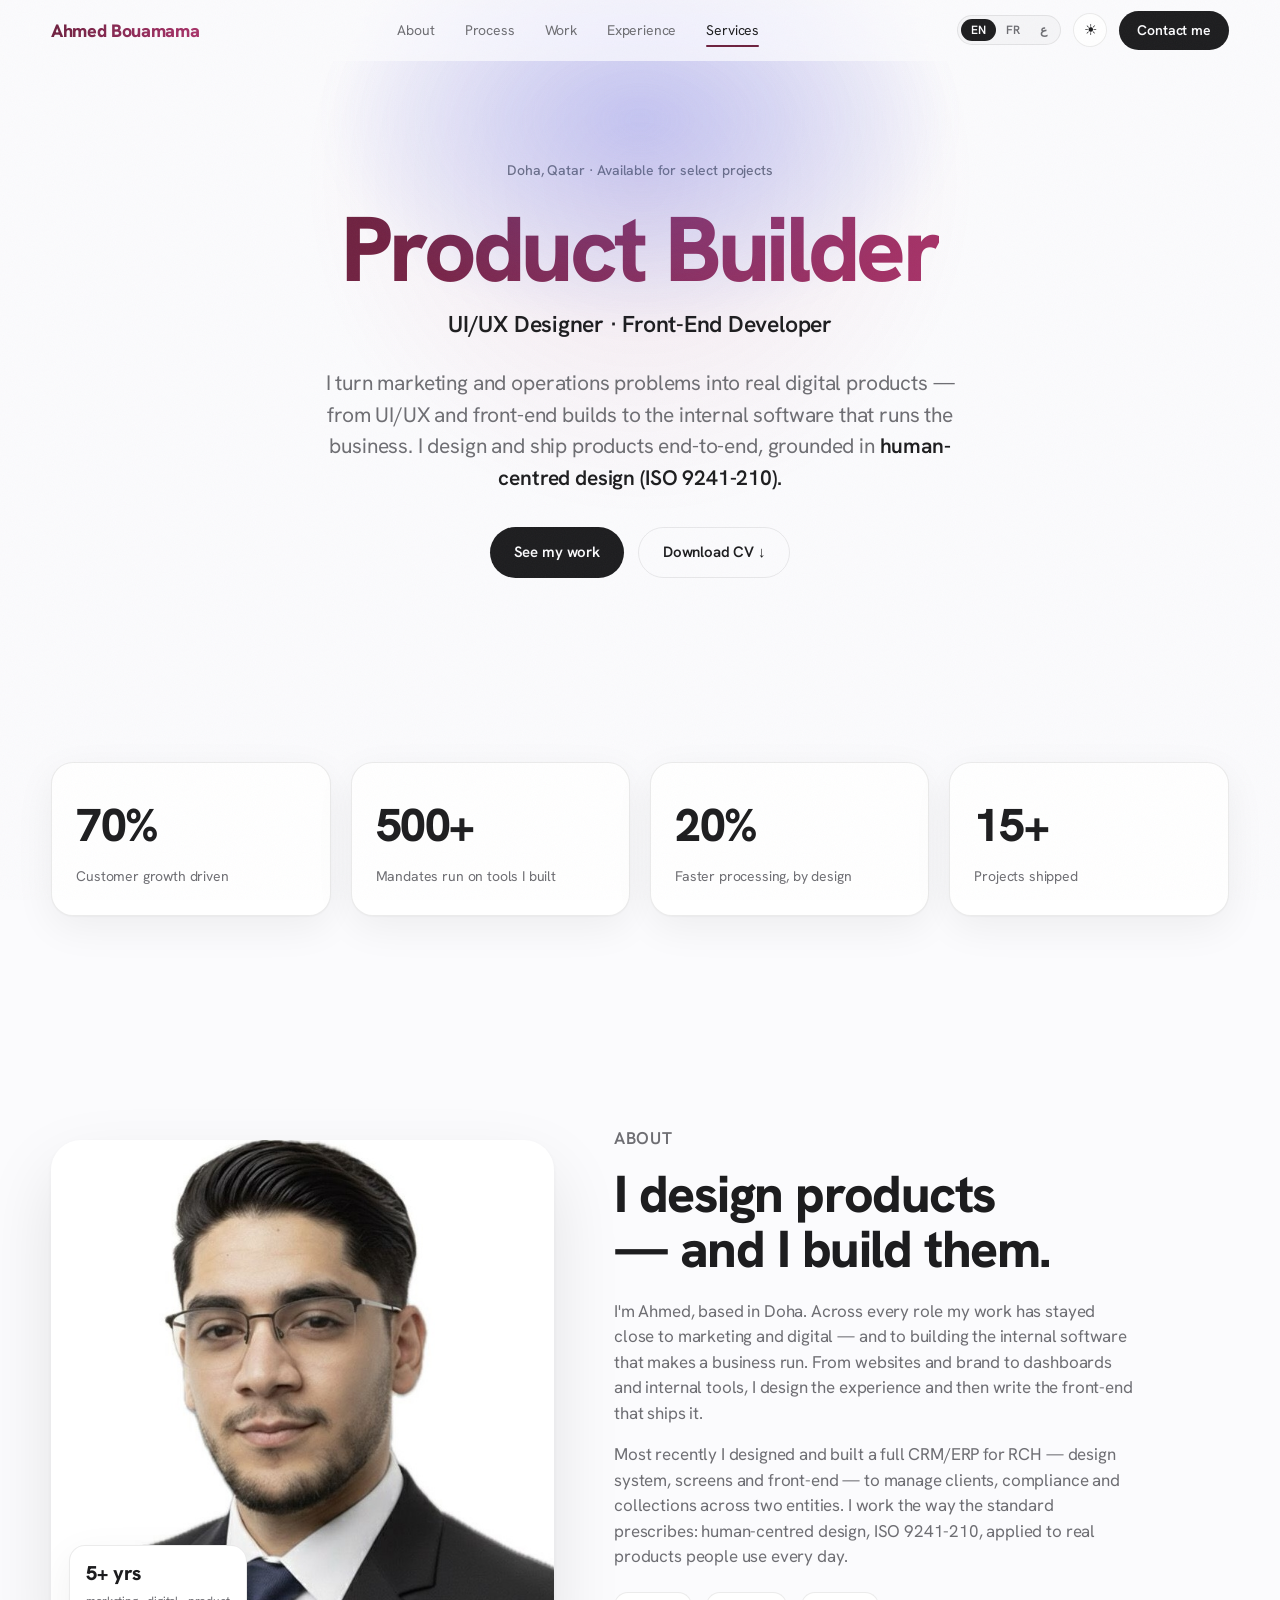
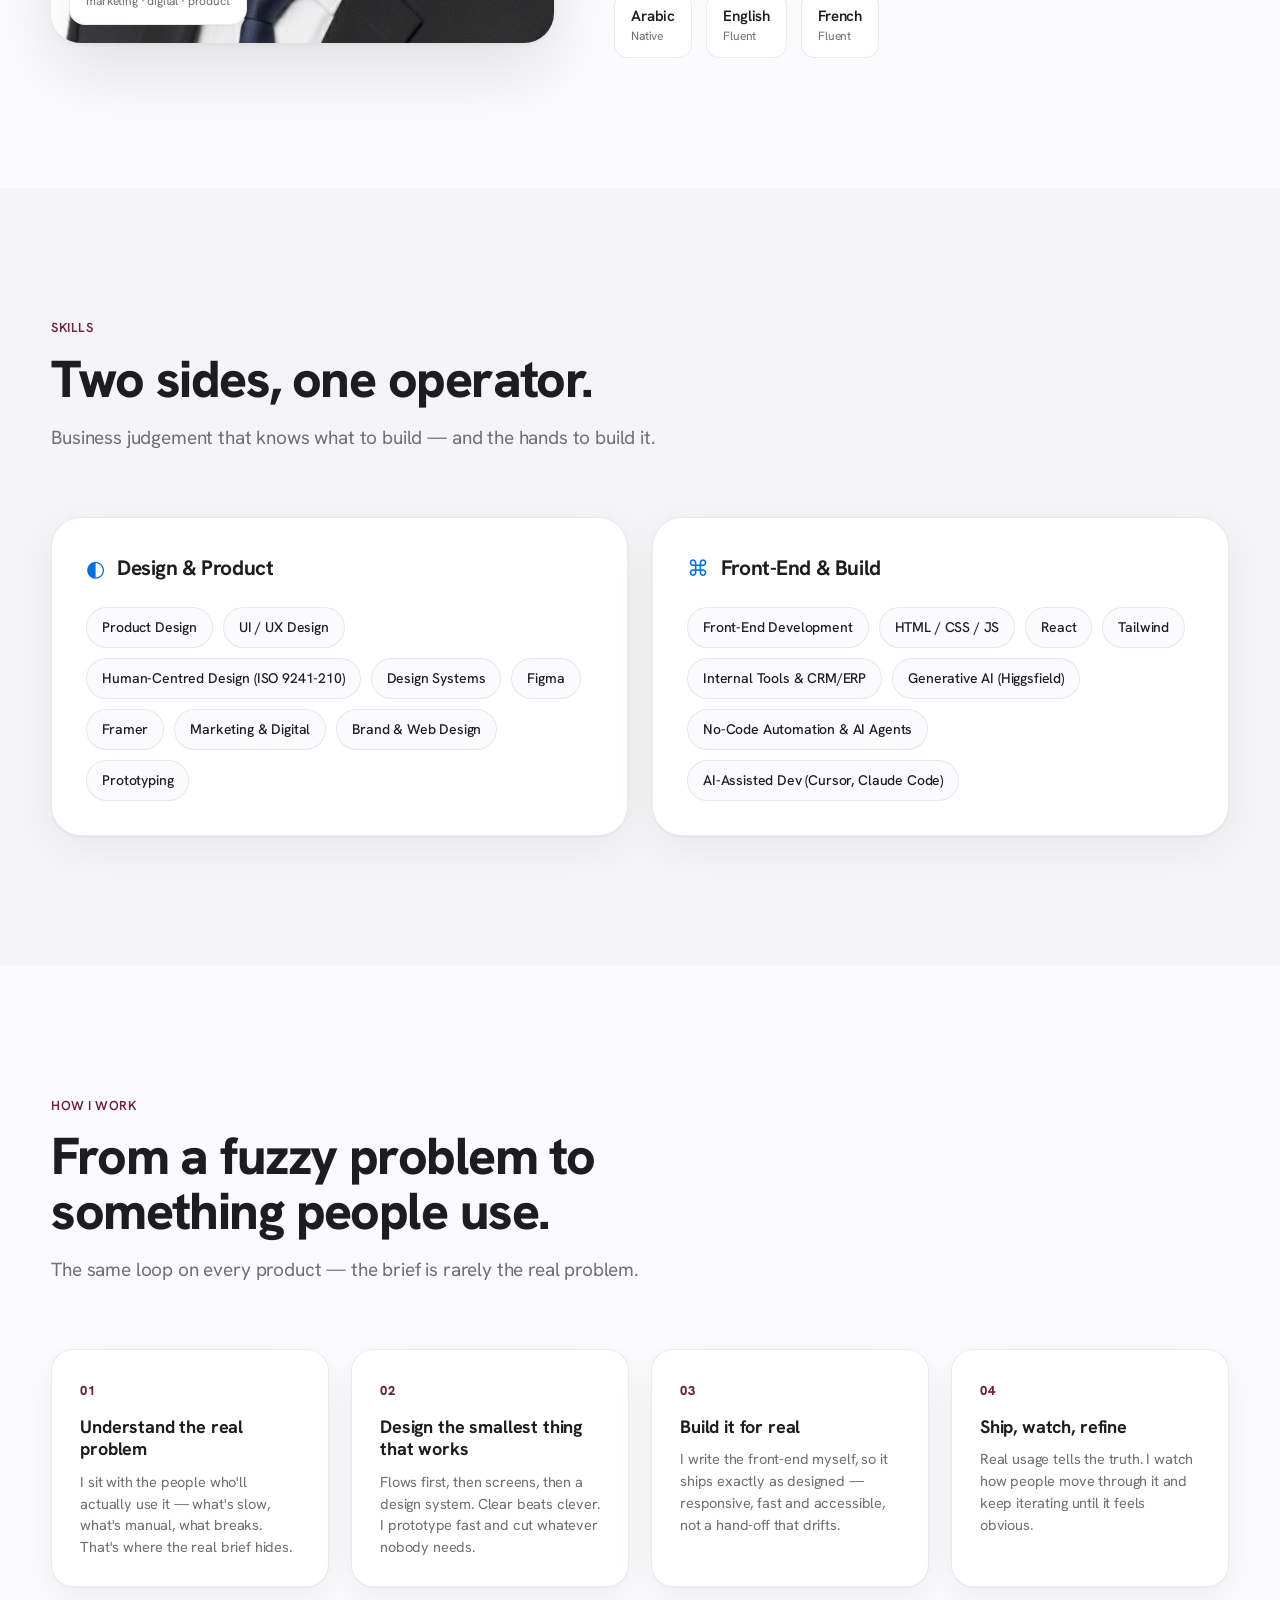
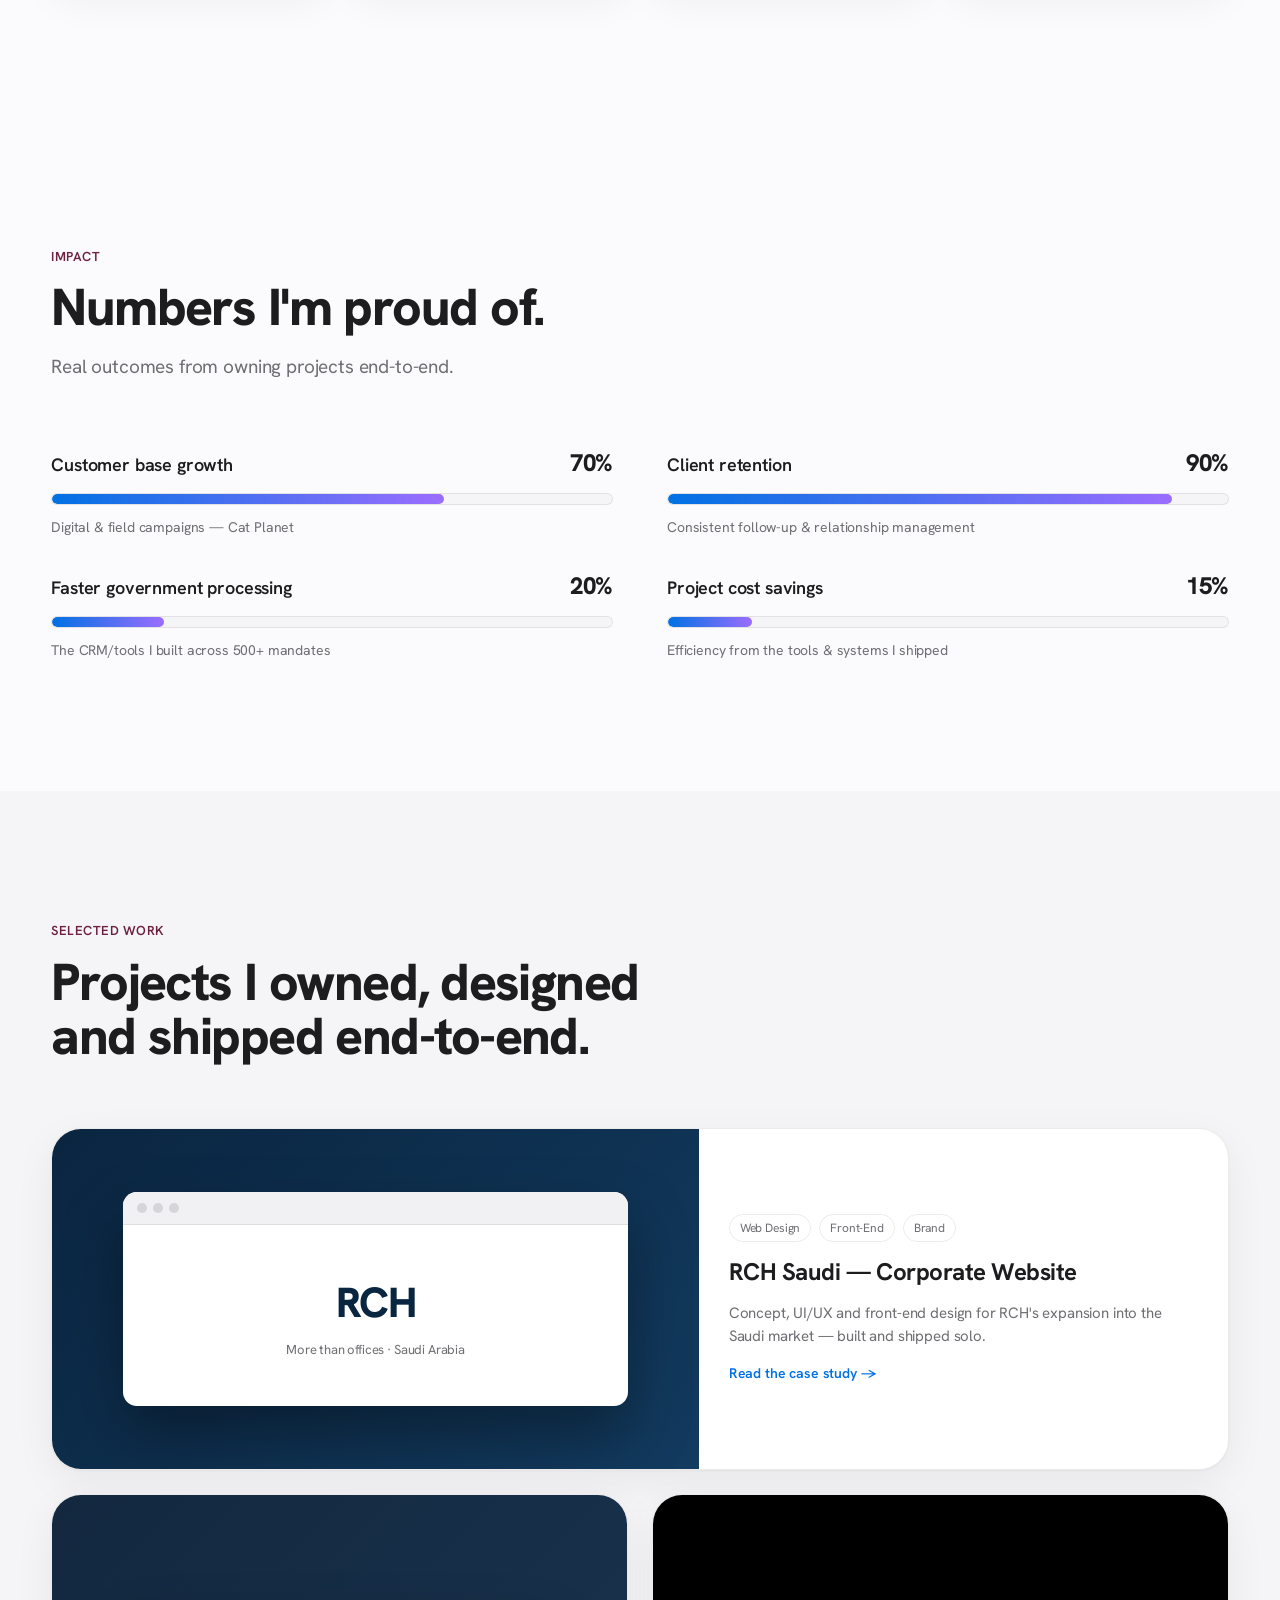
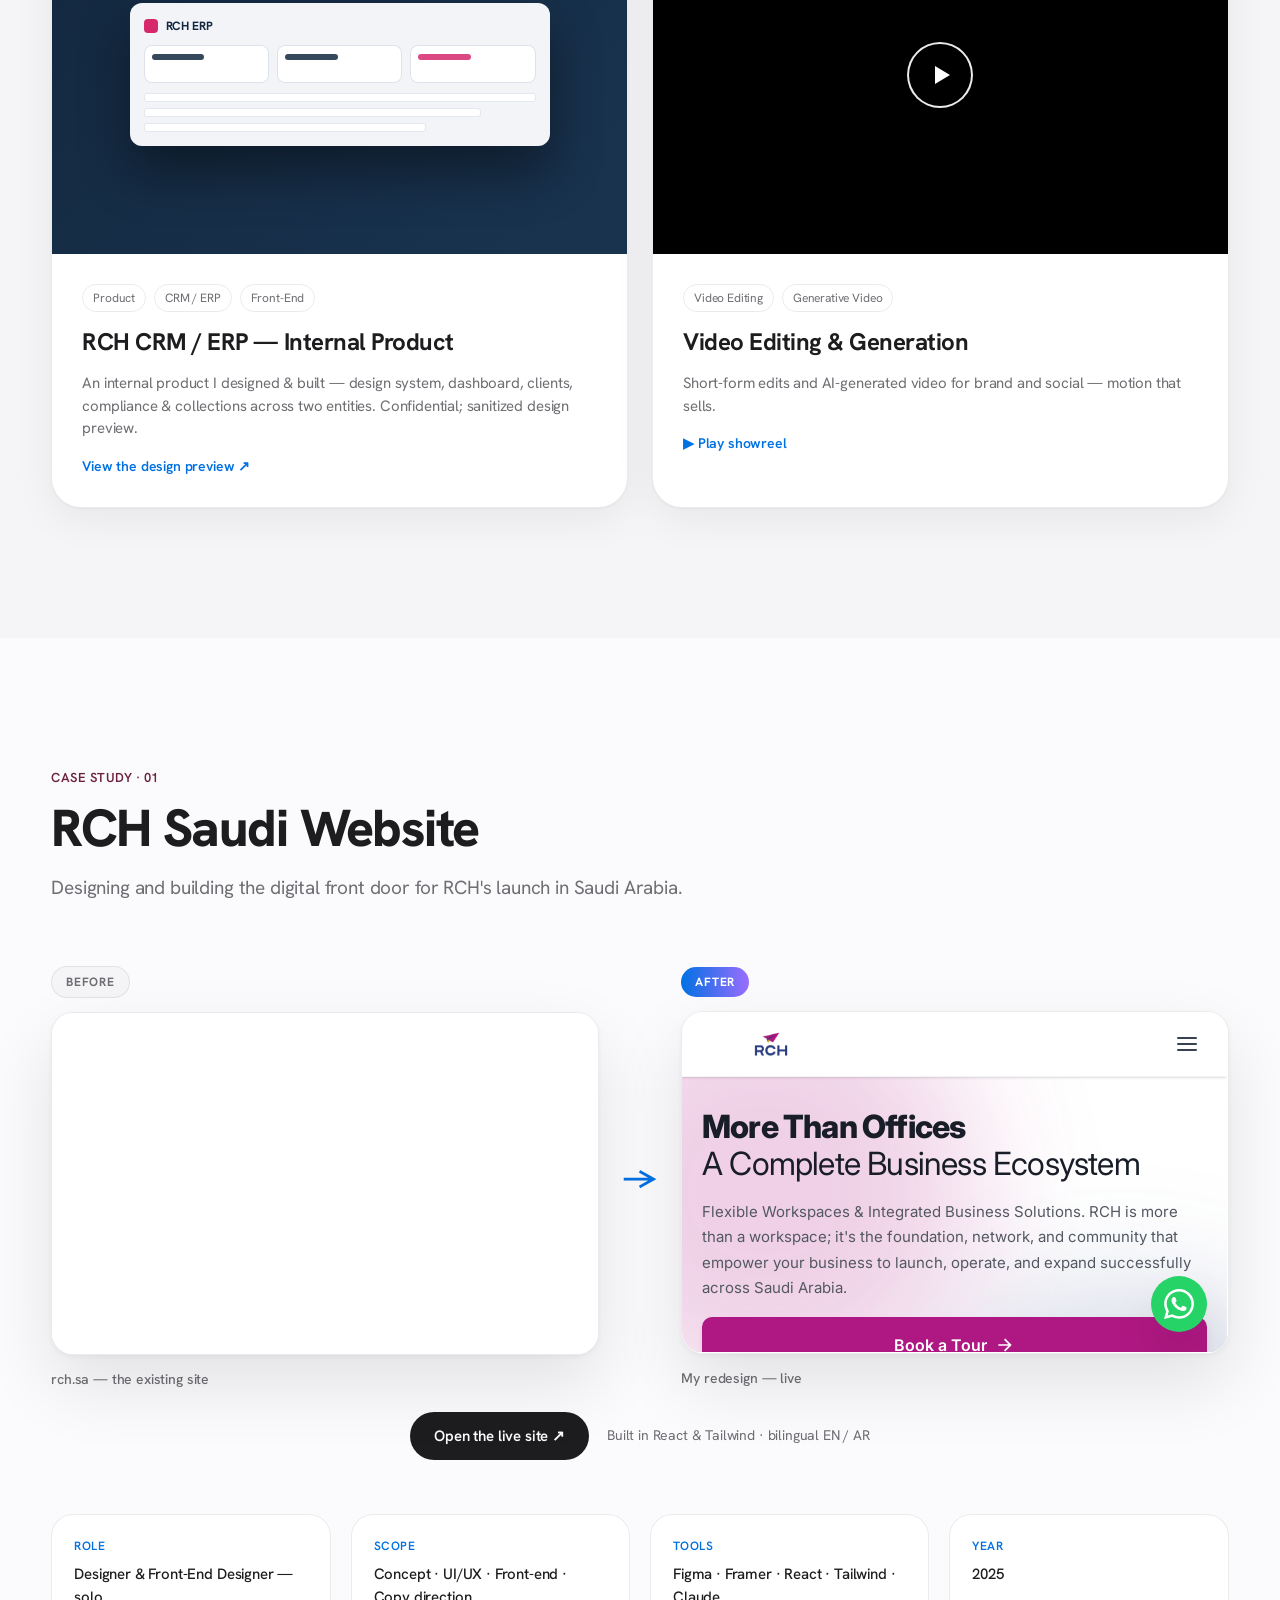
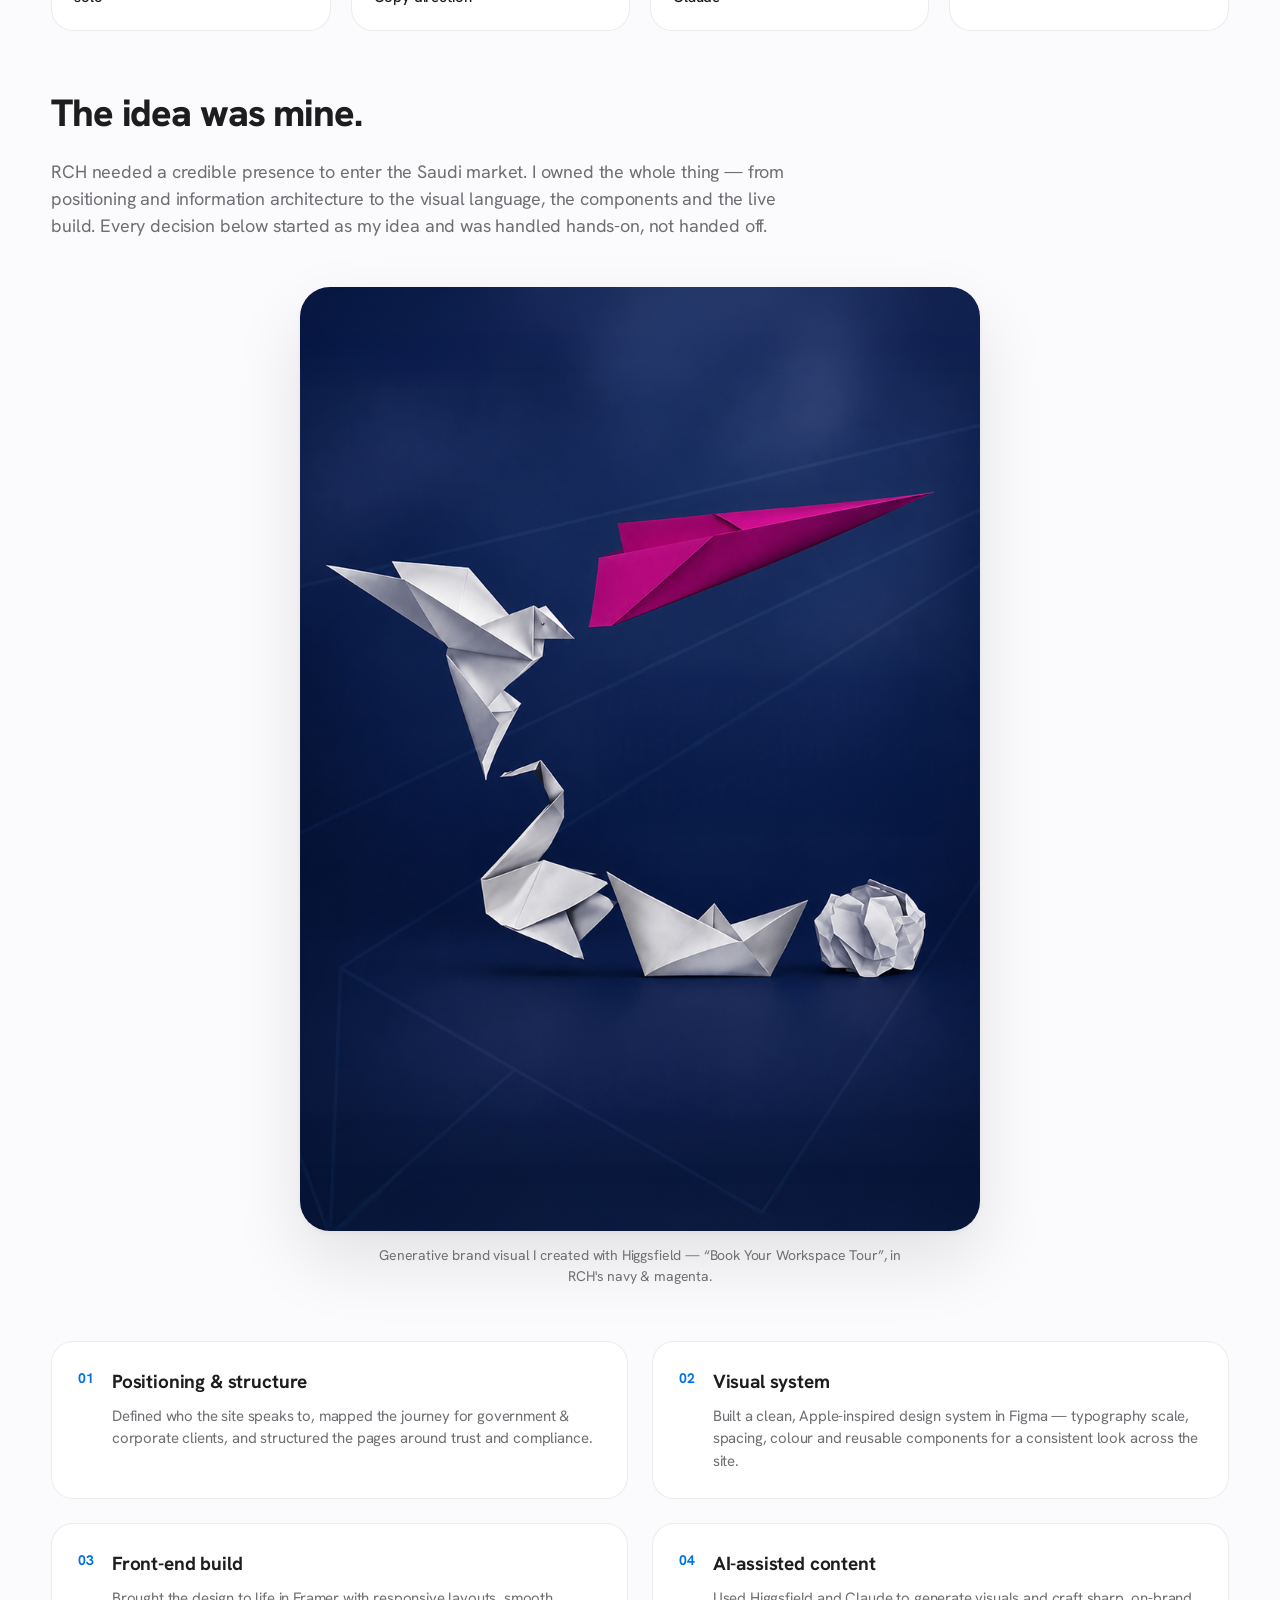
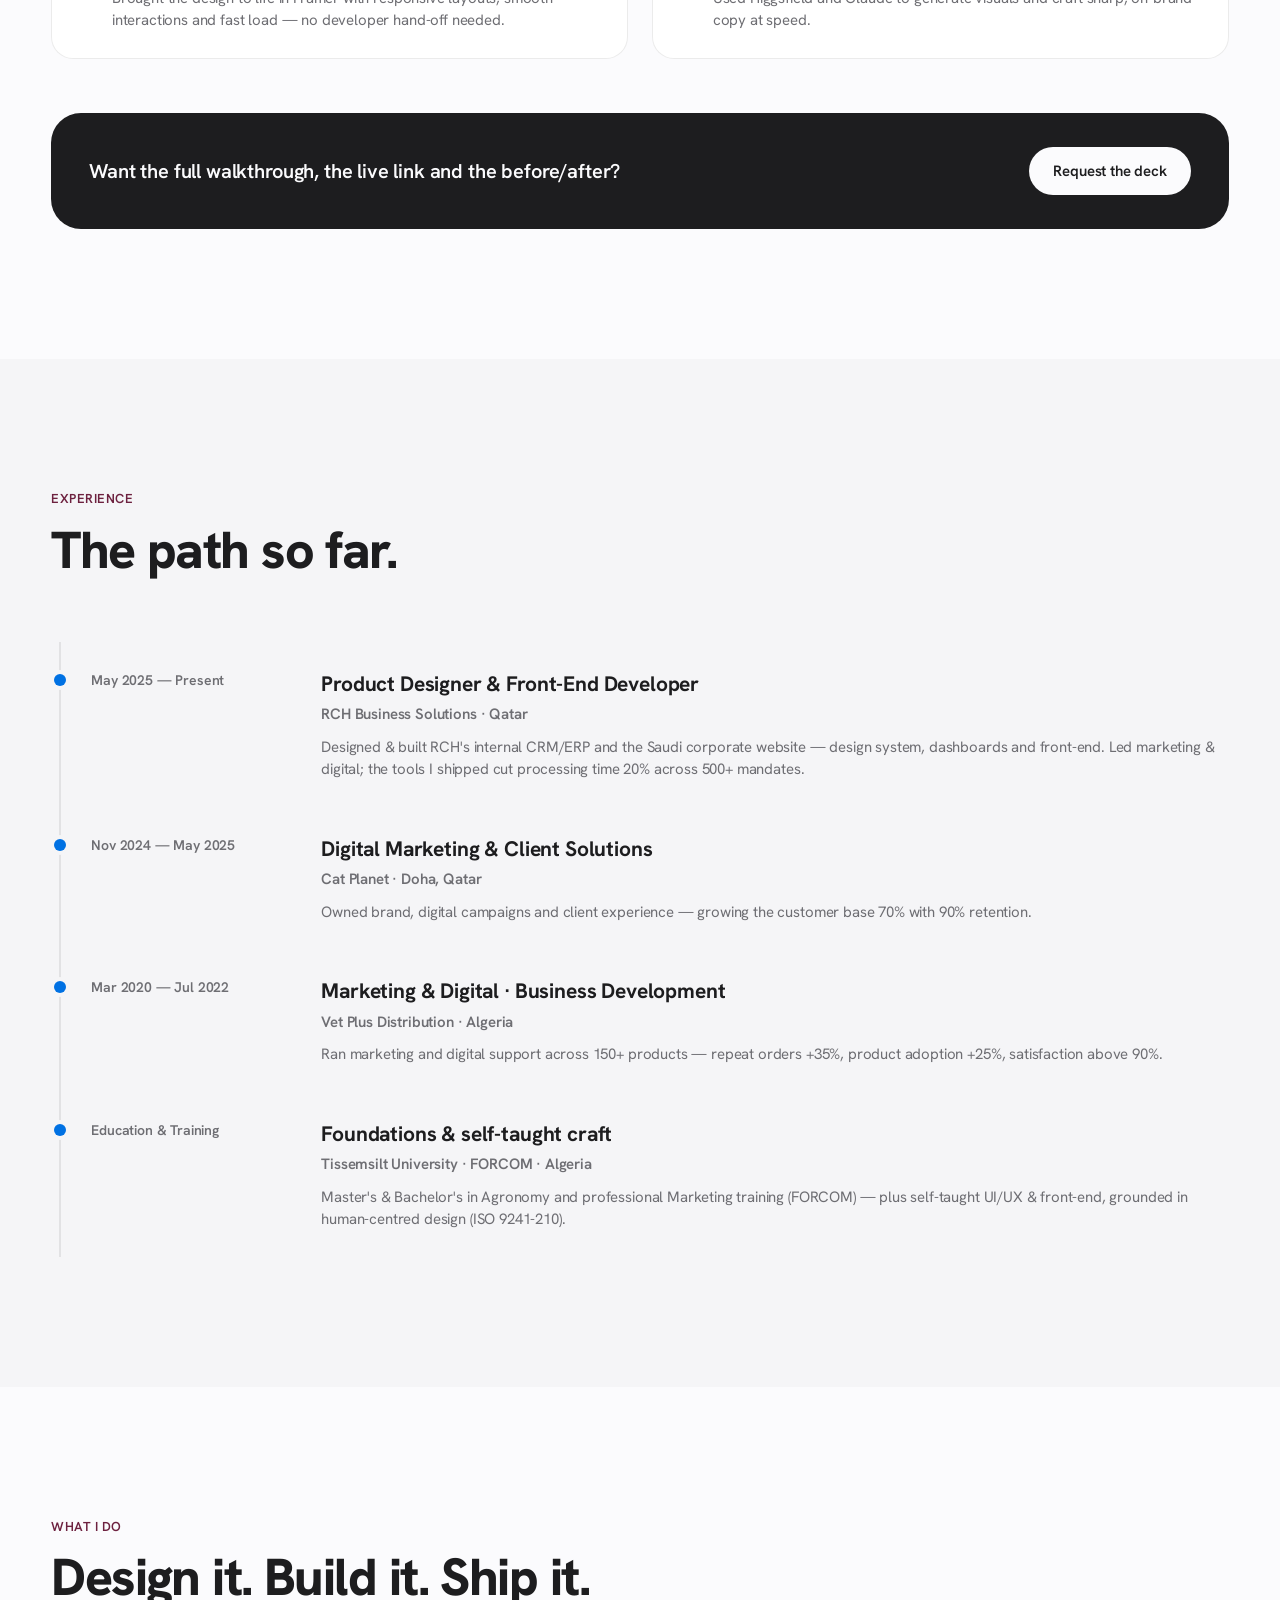
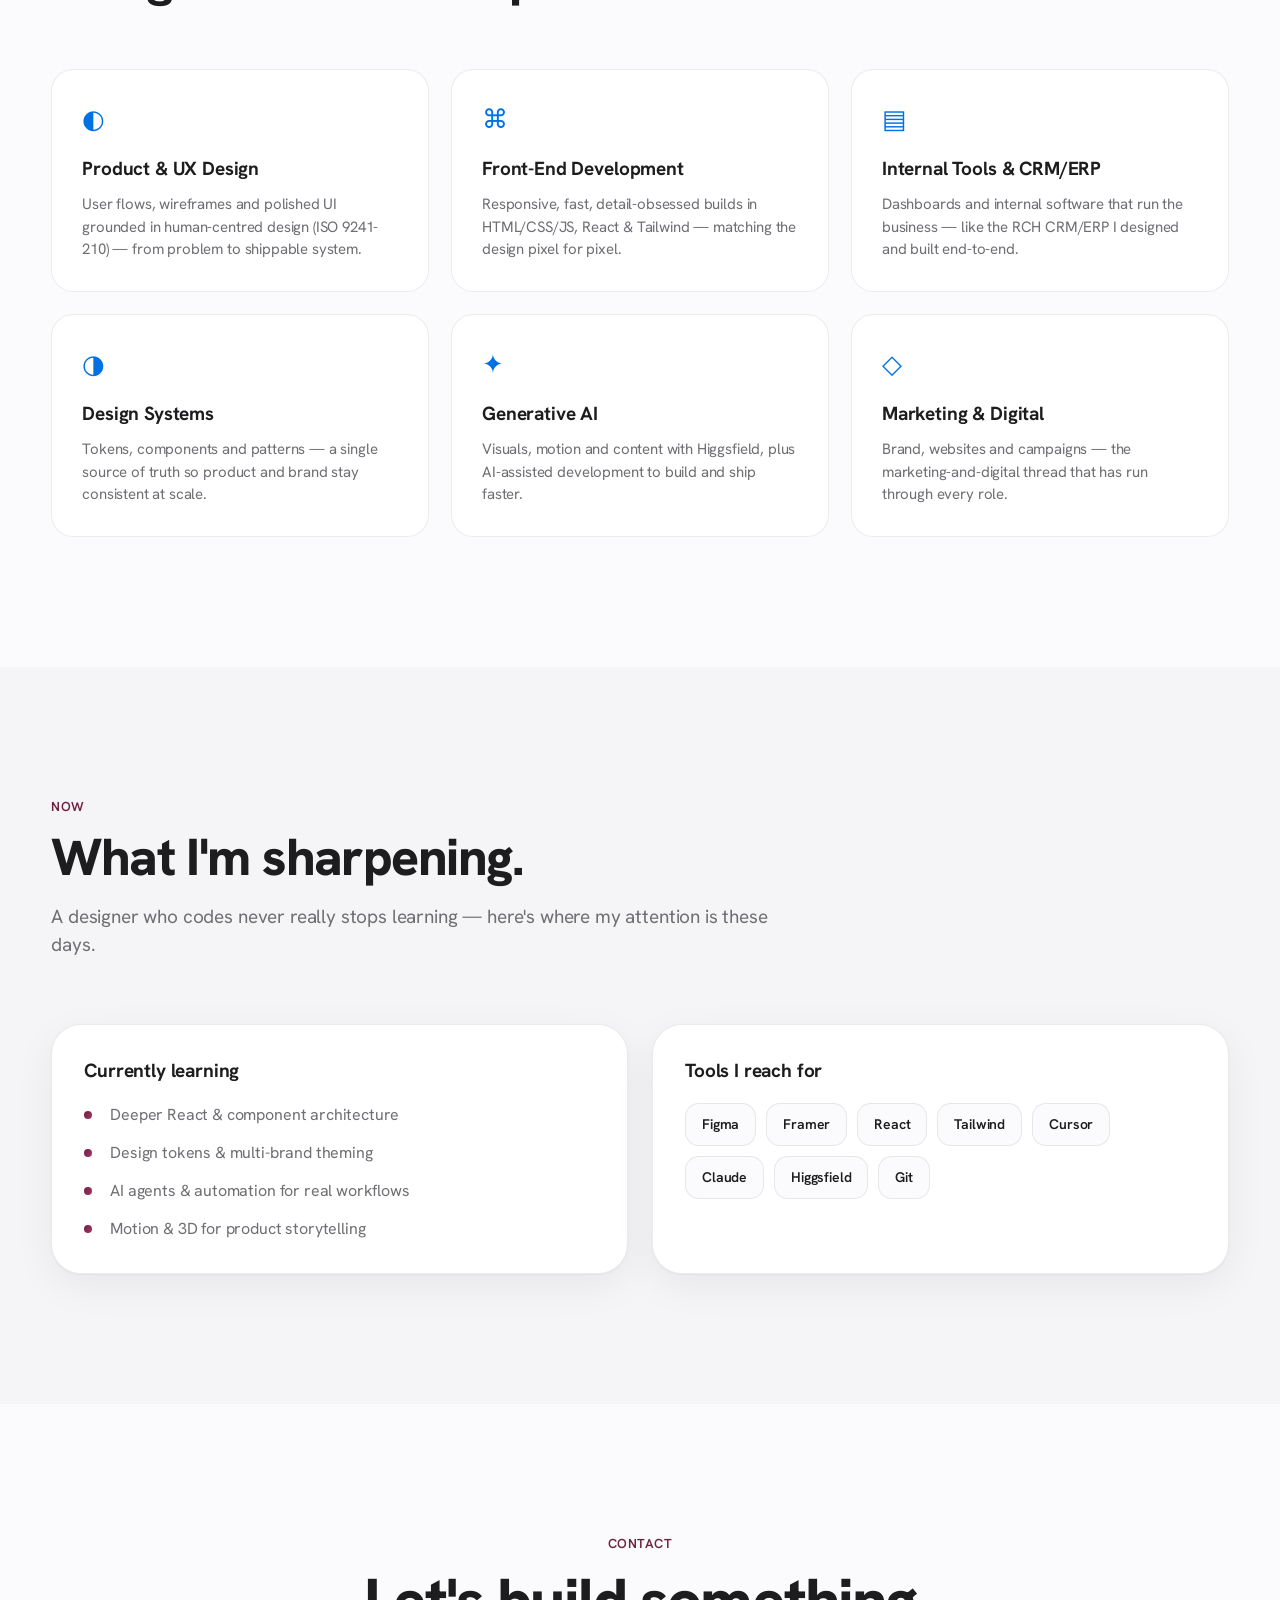
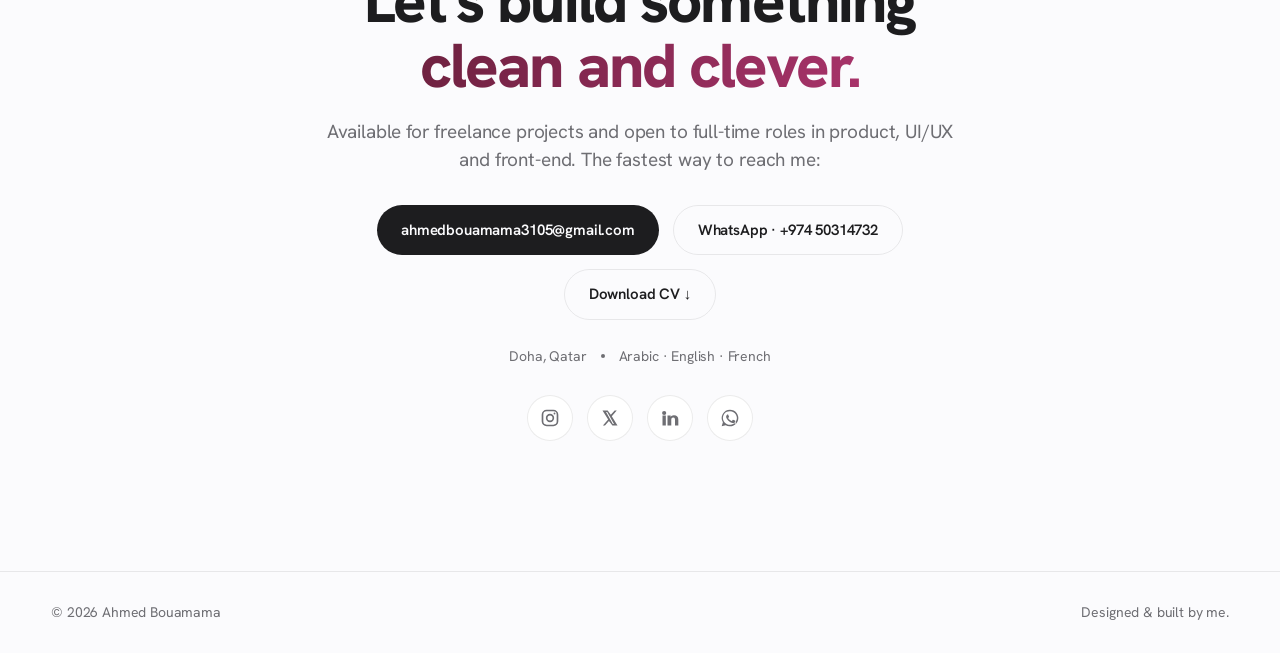
==== index.html @ 596d4c4b "Premium pass: SEO/OG/JSON-LD, spotlight+grain, nav polish, new sections - Add title/description/OG/T" ====
<!DOCTYPE html>
<html lang="en">
<head>
  <meta charset="UTF-8" />
  <meta name="viewport" content="width=device-width, initial-scale=1.0" />
  <title>Ahmed Bouamama — Product Builder · UI/UX Designer & Front-End Developer</title>
  <meta name="description" content="Ahmed Bouamama — Product Builder based in Doha. I design and build products end-to-end: UI/UX, front-end and internal software (CRM/ERP), grounded in human-centred design (ISO 9241-210)." />
  <meta name="theme-color" content="#0a0a0b" media="(prefers-color-scheme: dark)" />
  <meta name="theme-color" content="#fbfbfd" media="(prefers-color-scheme: light)" />
  <link rel="canonical" href="https://sid31-png.github.io/portfolio/" />
  <link rel="icon" href="data:image/svg+xml,%3Csvg xmlns='http://www.w3.org/2000/svg' viewBox='0 0 100 100'%3E%3Crect width='100' height='100' rx='24' fill='%236d213f'/%3E%3Ctext x='50' y='68' font-size='60' font-family='Arial' font-weight='bold' text-anchor='middle' fill='white'%3EA%3C/text%3E%3C/svg%3E" />

  <!-- Open Graph / Twitter -->
  <meta property="og:type" content="website" />
  <meta property="og:url" content="https://sid31-png.github.io/portfolio/" />
  <meta property="og:title" content="Ahmed Bouamama — Product Builder · UI/UX & Front-End" />
  <meta property="og:description" content="I design and build products end-to-end — UI/UX, front-end and internal software (CRM/ERP). Based in Doha." />
  <meta property="og:image" content="https://sid31-png.github.io/portfolio/assets/ahmed-headshot.jpg" />
  <meta name="twitter:card" content="summary_large_image" />
  <meta name="twitter:title" content="Ahmed Bouamama — Product Builder · UI/UX & Front-End" />
  <meta name="twitter:description" content="I design and build products end-to-end — UI/UX, front-end and internal software (CRM/ERP)." />
  <meta name="twitter:image" content="https://sid31-png.github.io/portfolio/assets/ahmed-headshot.jpg" />

  <!-- Schema.org -->
  <script type="application/ld+json">
  {
    "@context": "https://schema.org",
    "@type": "Person",
    "name": "Ahmed Bouamama",
    "jobTitle": "Product Builder · UI/UX Designer & Front-End Developer",
    "url": "https://sid31-png.github.io/portfolio/",
    "image": "https://sid31-png.github.io/portfolio/assets/ahmed-headshot.jpg",
    "email": "mailto:ahmedbouamama3105@gmail.com",
    "telephone": "+97450314732",
    "address": { "@type": "PostalAddress", "addressLocality": "Doha", "addressCountry": "QA" },
    "knowsLanguage": ["Arabic", "English", "French"],
    "knowsAbout": ["Product Design", "UI/UX Design", "Front-End Development", "Design Systems", "Human-centred design (ISO 9241-210)", "CRM/ERP"],
    "sameAs": [
      "https://www.linkedin.com/in/ahmed-bouamama",
      "https://www.instagram.com/sid_boua",
      "https://x.com/sidahmedbouama2"
    ]
  }
  </script>

  <link rel="preconnect" href="https://fonts.googleapis.com" />
  <link rel="preconnect" href="https://fonts.gstatic.com" crossorigin />
  <link href="https://fonts.googleapis.com/css2?family=Hanken+Grotesk:wght@400;500;600;700;800;900&family=IBM+Plex+Sans+Arabic:wght@400;500;600;700&display=swap" rel="stylesheet" />
  <link rel="stylesheet" href="css/styles.css" />
</head>
<body>
  <div class="fx-spotlight" id="spotlight" aria-hidden="true"></div>
  <div class="fx-grain" aria-hidden="true"></div>
  <div class="scroll-progress" id="scrollProgress"></div>

  <!-- Navigation -->
  <header class="nav" id="nav">
    <div class="nav__inner">
      <a href="#top" class="nav__logo">Ahmed&nbsp;Bouamama</a>
      <nav class="nav__links" id="navLinks">
        <a href="#about" data-i18n="nav_about">About</a>
        <a href="#approach" data-i18n="nav_approach">Process</a>
        <a href="#work" data-i18n="nav_work">Work</a>
        <a href="#experience" data-i18n="nav_exp">Experience</a>
        <a href="#services" data-i18n="nav_services">Services</a>
      </nav>
      <div class="nav__actions">
        <div class="lang" id="lang">
          <button data-lang="en" class="is-active">EN</button>
          <button data-lang="fr">FR</button>
          <button data-lang="ar">ع</button>
        </div>
        <button class="theme-toggle" id="themeToggle" aria-label="Toggle dark mode">
          <span class="theme-toggle__icon">☀</span>
        </button>
        <a href="#contact" class="btn btn--pill nav__cta" data-i18n="nav_cta">Contact me</a>
      </div>
      <button class="nav__burger" id="navBurger" aria-label="Menu">
        <span></span><span></span>
      </button>
    </div>
  </header>

  <main id="top">
    <!-- HERO -->
    <section class="hero">
      <div class="hero__glow"></div>
      <div class="container">
        <p class="hero__eyebrow reveal" data-i18n="hero_eyebrow">Doha, Qatar · Available for select projects</p>
        <h1 class="hero__title reveal" data-i18n-html="hero_title">
          <span class="grad">Product Builder</span>
        </h1>
        <p class="hero__subtitle reveal" data-i18n="hero_subtitle">UI/UX Designer · Front-End Developer</p>
        <p class="hero__lead reveal" data-i18n-html="hero_lead">
          I turn marketing and operations problems into real digital products — from
          UI/UX and front-end builds to the internal software that runs the business.
          I design and ship products end-to-end, grounded in
          <em>human-centred design (ISO&nbsp;9241-210).</em>
        </p>
        <div class="hero__cta reveal">
          <a href="#work" class="btn btn--dark" data-i18n="hero_cta1">See my work</a>
          <a href="assets/Ahmed-Bouamama-CV.pdf" download class="btn btn--ghost" data-i18n="hero_cta2">Download CV ↓</a>
        </div>
      </div>
    </section>

    <!-- STATS -->
    <section class="stats">
      <div class="container stats__grid">
        <div class="stat reveal">
          <span class="stat__num" data-count="70" data-suffix="%">0</span>
          <span class="stat__label" data-i18n="stat1">Customer growth driven</span>
        </div>
        <div class="stat reveal">
          <span class="stat__num" data-count="500" data-suffix="+">0</span>
          <span class="stat__label" data-i18n="stat2">Mandates run on tools I built</span>
        </div>
        <div class="stat reveal">
          <span class="stat__num" data-count="20" data-suffix="%">0</span>
          <span class="stat__label" data-i18n="stat3">Faster processing, by design</span>
        </div>
        <div class="stat reveal">
          <span class="stat__num" data-count="15" data-suffix="+">0</span>
          <span class="stat__label" data-i18n="stat4">Projects shipped</span>
        </div>
      </div>
    </section>

    <!-- ABOUT -->
    <section class="section" id="about">
      <div class="container about">
        <div class="about__media reveal">
          <img src="assets/ahmed-headshot.jpg" alt="Ahmed Bouamama" />
          <div class="about__badge">
            <strong data-i18n="about_badge_n">5+ yrs</strong>
            <span data-i18n="about_badge_t">marketing · digital · product</span>
          </div>
        </div>
        <div class="about__text reveal">
          <p class="section__eyebrow" data-i18n="nav_about">About</p>
          <h2 class="section__title" data-i18n-html="about_title">I design products<br />— and I build them.</h2>
          <p data-i18n="about_p1">I'm Ahmed, based in Doha. Across every role my work has stayed close to marketing and digital — and to building the internal software that makes a business run. From websites and brand to dashboards and internal tools, I design the experience and then write the front-end that ships it.</p>
          <p data-i18n="about_p2">Most recently I designed and built a full CRM/ERP for RCH — design system, screens and front-end — to manage clients, compliance and collections across two entities. I work the way the standard prescribes: human-centred design, <em>ISO&nbsp;9241-210</em>, applied to real products people use every day.</p>
          <ul class="about__langs">
            <li data-i18n-html="about_lang1">Arabic <span>Native</span></li>
            <li data-i18n-html="about_lang2">English <span>Fluent</span></li>
            <li data-i18n-html="about_lang3">French <span>Fluent</span></li>
          </ul>
        </div>
      </div>
    </section>

    <!-- SKILLS -->
    <section class="section section--alt" id="skills">
      <div class="container">
        <header class="section__head reveal">
          <p class="section__eyebrow" data-i18n="nav_skills">Skills</p>
          <h2 class="section__title" data-i18n="skills_title">Two sides, one operator.</h2>
          <p class="section__sub" data-i18n="skills_sub">Business judgement that knows what to build — and the hands to build it.</p>
        </header>
        <div class="skills__grid">
          <div class="skillset reveal">
            <div class="skillset__head">
              <span class="skillset__icon">◐</span>
              <h3 data-i18n="skills_set1">Design &amp; Product</h3>
            </div>
            <div class="chips">
              <span data-i18n="sk_pm">Product Design</span>
              <span>UI / UX Design</span>
              <span>Human-Centred Design (ISO 9241-210)</span>
              <span>Design Systems</span>
              <span>Figma</span>
              <span>Framer</span>
              <span>Marketing &amp; Digital</span>
              <span>Brand &amp; Web Design</span>
              <span>Prototyping</span>
            </div>
          </div>
          <div class="skillset reveal">
            <div class="skillset__head">
              <span class="skillset__icon">⌘</span>
              <h3 data-i18n="skills_set2">Front-End &amp; Build</h3>
            </div>
            <div class="chips">
              <span>Front-End Development</span>
              <span>HTML / CSS / JS</span>
              <span>React</span>
              <span>Tailwind</span>
              <span>Internal Tools &amp; CRM/ERP</span>
              <span>Generative AI (Higgsfield)</span>
              <span>No-Code Automation &amp; AI Agents</span>
              <span>AI-Assisted Dev (Cursor, Claude Code)</span>
            </div>
          </div>
        </div>
      </div>
    </section>

    <!-- APPROACH -->
    <section class="section" id="approach">
      <div class="container">
        <header class="section__head reveal">
          <p class="section__eyebrow" data-i18n="ap_eyebrow">How I work</p>
          <h2 class="section__title" data-i18n="ap_title">From a fuzzy problem to something people use.</h2>
          <p class="section__sub" data-i18n="ap_sub">The same loop on every product — the brief is rarely the real problem.</p>
        </header>
        <div class="approach__grid">
          <article class="ap reveal"><span class="ap__n">01</span><h3 data-i18n="ap1_t">Understand the real problem</h3><p data-i18n="ap1_x">I sit with the people who'll actually use it — what's slow, what's manual, what breaks. That's where the real brief hides.</p></article>
          <article class="ap reveal"><span class="ap__n">02</span><h3 data-i18n="ap2_t">Design the smallest thing that works</h3><p data-i18n="ap2_x">Flows first, then screens, then a design system. Clear beats clever. I prototype fast and cut whatever nobody needs.</p></article>
          <article class="ap reveal"><span class="ap__n">03</span><h3 data-i18n="ap3_t">Build it for real</h3><p data-i18n="ap3_x">I write the front-end myself, so it ships exactly as designed — responsive, fast and accessible, not a hand-off that drifts.</p></article>
          <article class="ap reveal"><span class="ap__n">04</span><h3 data-i18n="ap4_t">Ship, watch, refine</h3><p data-i18n="ap4_x">Real usage tells the truth. I watch how people move through it and keep iterating until it feels obvious.</p></article>
        </div>
      </div>
    </section>

    <!-- IMPACT -->
    <section class="section" id="impact">
      <div class="container">
        <header class="section__head reveal">
          <p class="section__eyebrow" data-i18n="impact_eyebrow">Impact</p>
          <h2 class="section__title" data-i18n="impact_title">Numbers I'm proud of.</h2>
          <p class="section__sub" data-i18n="impact_sub">Real outcomes from owning projects end-to-end.</p>
        </header>
        <div class="impact__list">
          <div class="bar reveal" data-val="70">
            <div class="bar__top">
              <span class="bar__label" data-i18n="impact_l1">Customer base growth</span>
              <span class="bar__val">0%</span>
            </div>
            <div class="bar__track"><div class="bar__fill"></div></div>
            <p class="bar__note" data-i18n="impact_n1">Digital &amp; field campaigns — Cat Planet</p>
          </div>
          <div class="bar reveal" data-val="90">
            <div class="bar__top">
              <span class="bar__label" data-i18n="impact_l2">Client retention</span>
              <span class="bar__val">0%</span>
            </div>
            <div class="bar__track"><div class="bar__fill"></div></div>
            <p class="bar__note" data-i18n="impact_n2">Consistent follow-up &amp; relationship management</p>
          </div>
          <div class="bar reveal" data-val="20">
            <div class="bar__top">
              <span class="bar__label" data-i18n="impact_l3">Faster government processing</span>
              <span class="bar__val">0%</span>
            </div>
            <div class="bar__track"><div class="bar__fill"></div></div>
            <p class="bar__note" data-i18n="impact_n3">The CRM/tools I built across 500+ mandates</p>
          </div>
          <div class="bar reveal" data-val="15">
            <div class="bar__top">
              <span class="bar__label" data-i18n="impact_l4">Project cost savings</span>
              <span class="bar__val">0%</span>
            </div>
            <div class="bar__track"><div class="bar__fill"></div></div>
            <p class="bar__note" data-i18n="impact_n4">Efficiency from the tools &amp; systems I shipped</p>
          </div>
        </div>
      </div>
    </section>

    <!-- WORK -->
    <section class="section section--alt" id="work">
      <div class="container">
        <header class="section__head reveal">
          <p class="section__eyebrow" data-i18n="work_eyebrow">Selected work</p>
          <h2 class="section__title" data-i18n-html="work_title">Projects I owned, designed<br />and shipped end-to-end.</h2>
        </header>
        <div class="work__grid">
          <a href="#rch" class="card card--feature reveal">
            <div class="card__media card__media--rch">
              <div class="browser float">
                <div class="browser__bar"><span></span><span></span><span></span></div>
                <div class="browser__body">
                  <p class="browser__brand">RCH</p>
                  <p class="browser__tag">More than offices · Saudi Arabia</p>
                </div>
                <div class="browser__shine"></div>
              </div>
            </div>
            <div class="card__body">
              <div class="card__meta"><span>Web Design</span><span>Front-End</span><span>Brand</span></div>
              <h3 class="card__title" data-i18n="work_c1_t">RCH Saudi — Corporate Website</h3>
              <p class="card__text" data-i18n="work_c1_x">Concept, UI/UX and front-end design for RCH's expansion into the Saudi market — built and shipped solo.</p>
              <span class="card__link" data-i18n="work_c1_l">Read the case study →</span>
            </div>
          </a>
          <a href="projects/rch-crm.html" target="_blank" rel="noopener" class="card reveal">
            <div class="card__media card__media--crm">
              <div class="crm-mock">
                <div class="crm-mock__bar"><span></span><b>RCH ERP</b></div>
                <div class="crm-mock__kpis"><i></i><i></i><i></i></div>
                <div class="crm-mock__rows"><u></u><u></u><u></u></div>
              </div>
            </div>
            <div class="card__body">
              <div class="card__meta"><span>Product</span><span>CRM / ERP</span><span>Front-End</span></div>
              <h3 class="card__title" data-i18n="work_c4_t">RCH CRM / ERP — Internal Product</h3>
              <p class="card__text" data-i18n="work_c4_x">An internal product I designed &amp; built — design system, dashboard, clients, compliance &amp; collections across two entities. Confidential; sanitized design preview.</p>
              <span class="card__link" data-i18n="work_c4_l">View the design preview ↗</span>
            </div>
          </a>
          <div class="card reveal card--play" id="videoCard" role="button" tabindex="0" aria-label="Play showreel">
            <div class="card__media card__media--video">
              <video class="card-video" src="assets/showreel.mp4" muted loop playsinline preload="metadata"></video>
              <span class="play"></span>
            </div>
            <div class="card__body">
              <div class="card__meta"><span>Video Editing</span><span>Generative Video</span></div>
              <h3 class="card__title" data-i18n="work_c5_t">Video Editing &amp; Generation</h3>
              <p class="card__text" data-i18n="work_c5_x">Short-form edits and AI-generated video for brand and social — motion that sells.</p>
              <span class="card__link" data-i18n="work_c5_l">▶ Play showreel</span>
            </div>
          </div>
        </div>
      </div>
    </section>

    <!-- RCH CASE STUDY -->
    <section class="section" id="rch">
      <div class="container">
        <header class="section__head reveal">
          <p class="section__eyebrow" data-i18n="rch_eyebrow">Case study · 01</p>
          <h2 class="section__title" data-i18n="rch_title">RCH Saudi Website</h2>
          <p class="section__sub" data-i18n="rch_sub">Designing and building the digital front door for RCH's launch in Saudi Arabia.</p>
        </header>

        <!-- Before / After — simple, side-by-side comparison -->
        <div class="ba reveal">
          <figure class="ba__item">
            <span class="ba__badge ba__badge--before" data-i18n="ba_before">Before</span>
            <div class="ba__frame">
              <div class="ba__ph" aria-hidden="true"><span>rch.sa</span></div>
              <iframe class="compare__frame" src="https://rch.sa/" title="rch.sa — existing site" loading="lazy"></iframe>
            </div>
            <figcaption data-i18n="ba_cap1">rch.sa — the existing site</figcaption>
          </figure>

          <div class="ba__arrow" aria-hidden="true">→</div>

          <figure class="ba__item">
            <span class="ba__badge ba__badge--after" data-i18n="ba_after">After</span>
            <div class="ba__frame">
              <iframe class="compare__frame" id="rchFrame" src="projects/rch-saudi.html" title="RCH Saudi — live site" loading="lazy"></iframe>
            </div>
            <figcaption data-i18n="ba_cap2">My redesign — live</figcaption>
          </figure>
        </div>
        <div class="rch__live reveal">
          <a href="projects/rch-saudi.html" target="_blank" rel="noopener" class="btn btn--dark" data-i18n="rch_live">Open the live site ↗</a>
          <span class="rch__live-meta" data-i18n="ba_meta">Built in React &amp; Tailwind · bilingual EN / AR</span>
        </div>

        <div class="case__grid">
          <div class="case__col reveal"><span class="case__k" data-i18n="rch_k1">Role</span><p data-i18n="rch_v1">Designer & Front-End Designer — solo</p></div>
          <div class="case__col reveal"><span class="case__k" data-i18n="rch_k2">Scope</span><p data-i18n="rch_v2">Concept · UI/UX · Front-end · Copy direction</p></div>
          <div class="case__col reveal"><span class="case__k" data-i18n="rch_k3">Tools</span><p>Figma · Framer · React · Tailwind · Claude</p></div>
          <div class="case__col reveal"><span class="case__k" data-i18n="rch_k4">Year</span><p>2025</p></div>
        </div>

        <div class="case__block reveal">
          <h3 data-i18n="rch_block_h">The idea was mine.</h3>
          <p data-i18n="rch_block_p">RCH needed a credible presence to enter the Saudi market. I owned the whole thing — from positioning and information architecture to the visual language, the components and the live build. Every decision below started as my idea and was handled hands-on, not handed off.</p>
        </div>

        <figure class="rch__visual reveal">
          <img src="assets/rch-workspace-tour.png" alt="RCH generative brand visual — Book Your Workspace Tour" loading="lazy" />
          <figcaption data-i18n="rch_visual">Generative brand visual I created with Higgsfield — “Book Your Workspace Tour”, in RCH's navy &amp; magenta.</figcaption>
        </figure>

        <div class="case__list">
          <div class="case__item reveal"><span class="case__num">01</span><div><h4 data-i18n="rch_i1_h">Positioning & structure</h4><p data-i18n="rch_i1_p">Defined who the site speaks to, mapped the journey for government & corporate clients, and structured the pages around trust and compliance.</p></div></div>
          <div class="case__item reveal"><span class="case__num">02</span><div><h4 data-i18n="rch_i2_h">Visual system</h4><p data-i18n="rch_i2_p">Built a clean, Apple-inspired design system in Figma — typography scale, spacing, colour and reusable components for a consistent look across the site.</p></div></div>
          <div class="case__item reveal"><span class="case__num">03</span><div><h4 data-i18n="rch_i3_h">Front-end build</h4><p data-i18n="rch_i3_p">Brought the design to life in Framer with responsive layouts, smooth interactions and fast load — no developer hand-off needed.</p></div></div>
          <div class="case__item reveal"><span class="case__num">04</span><div><h4 data-i18n="rch_i4_h">AI-assisted content</h4><p data-i18n="rch_i4_p">Used Higgsfield and Claude to generate visuals and craft sharp, on-brand copy at speed.</p></div></div>
        </div>

        <div class="case__cta reveal">
          <p data-i18n="rch_cta_p">Want the full walkthrough, the live link and the before/after?</p>
          <a href="#contact" class="btn btn--light" data-i18n="rch_cta_b">Request the deck</a>
        </div>
      </div>
    </section>

    <!-- EXPERIENCE -->
    <section class="section section--alt" id="experience">
      <div class="container">
        <header class="section__head reveal">
          <p class="section__eyebrow" data-i18n="nav_exp">Experience</p>
          <h2 class="section__title" data-i18n="exp_title">The path so far.</h2>
        </header>
        <div class="timeline">
          <div class="tl reveal"><div class="tl__date" data-i18n="exp_d1">May 2025 — Present</div><div class="tl__body"><h3 data-i18n="exp_r1">Product Designer &amp; Front-End Developer</h3><p class="tl__org">RCH Business Solutions · Qatar</p><p data-i18n="exp_x1">Designed &amp; built RCH's internal CRM/ERP and the Saudi corporate website — design system, dashboards and front-end. Led marketing &amp; digital; the tools I shipped cut processing time 20% across 500+ mandates.</p></div></div>
          <div class="tl reveal"><div class="tl__date" data-i18n="exp_d2">Nov 2024 — May 2025</div><div class="tl__body"><h3 data-i18n="exp_r2">Digital Marketing &amp; Client Solutions</h3><p class="tl__org">Cat Planet · Doha, Qatar</p><p data-i18n="exp_x2">Owned brand, digital campaigns and client experience — growing the customer base 70% with 90% retention.</p></div></div>
          <div class="tl reveal"><div class="tl__date" data-i18n="exp_d3">Mar 2020 — Jul 2022</div><div class="tl__body"><h3 data-i18n="exp_r3">Marketing &amp; Digital · Business Development</h3><p class="tl__org">Vet Plus Distribution · Algeria</p><p data-i18n="exp_x3">Ran marketing and digital support across 150+ products — repeat orders +35%, product adoption +25%, satisfaction above 90%.</p></div></div>
          <div class="tl reveal"><div class="tl__date" data-i18n="exp_d4">Education &amp; Training</div><div class="tl__body"><h3 data-i18n="exp_r4">Foundations &amp; self-taught craft</h3><p class="tl__org">Tissemsilt University · FORCOM · Algeria</p><p data-i18n="exp_x4">Master's &amp; Bachelor's in Agronomy and professional Marketing training (FORCOM) — plus self-taught UI/UX &amp; front-end, grounded in human-centred design (ISO 9241-210).</p></div></div>
        </div>
      </div>
    </section>

    <!-- SERVICES -->
    <section class="section" id="services">
      <div class="container">
        <header class="section__head reveal">
          <p class="section__eyebrow" data-i18n="srv_eyebrow">What I do</p>
          <h2 class="section__title" data-i18n="srv_title">Design it. Build it. Ship it.</h2>
        </header>
        <div class="services__grid">
          <article class="service reveal"><span class="service__icon">◐</span><h3 data-i18n="srv1_t">Product &amp; UX Design</h3><p data-i18n="srv1_x">User flows, wireframes and polished UI grounded in human-centred design (ISO 9241-210) — from problem to shippable system.</p></article>
          <article class="service reveal"><span class="service__icon">⌘</span><h3 data-i18n="srv2_t">Front-End Development</h3><p data-i18n="srv2_x">Responsive, fast, detail-obsessed builds in HTML/CSS/JS, React &amp; Tailwind — matching the design pixel for pixel.</p></article>
          <article class="service reveal"><span class="service__icon">▤</span><h3 data-i18n="srv3_t">Internal Tools &amp; CRM/ERP</h3><p data-i18n="srv3_x">Dashboards and internal software that run the business — like the RCH CRM/ERP I designed and built end-to-end.</p></article>
          <article class="service reveal"><span class="service__icon">◑</span><h3 data-i18n="srv4_t">Design Systems</h3><p data-i18n="srv4_x">Tokens, components and patterns — a single source of truth so product and brand stay consistent at scale.</p></article>
          <article class="service reveal"><span class="service__icon">✦</span><h3 data-i18n="srv5_t">Generative AI</h3><p data-i18n="srv5_x">Visuals, motion and content with Higgsfield, plus AI-assisted development to build and ship faster.</p></article>
          <article class="service reveal"><span class="service__icon">◇</span><h3 data-i18n="srv6_t">Marketing &amp; Digital</h3><p data-i18n="srv6_x">Brand, websites and campaigns — the marketing-and-digital thread that has run through every role.</p></article>
        </div>
      </div>
    </section>

    <!-- NOW -->
    <section class="section section--alt" id="now">
      <div class="container">
        <header class="section__head reveal">
          <p class="section__eyebrow" data-i18n="now_eyebrow">Now</p>
          <h2 class="section__title" data-i18n="now_title">What I'm sharpening.</h2>
          <p class="section__sub" data-i18n="now_sub">A designer who codes never really stops learning — here's where my attention is these days.</p>
        </header>
        <div class="now__grid">
          <div class="now__card reveal">
            <h3 data-i18n="now_l_t">Currently learning</h3>
            <ul class="now__list">
              <li data-i18n="now_l1">Deeper React &amp; component architecture</li>
              <li data-i18n="now_l2">Design tokens &amp; multi-brand theming</li>
              <li data-i18n="now_l3">AI agents &amp; automation for real workflows</li>
              <li data-i18n="now_l4">Motion &amp; 3D for product storytelling</li>
            </ul>
          </div>
          <div class="now__card reveal">
            <h3 data-i18n="now_t_t">Tools I reach for</h3>
            <div class="tool-grid">
              <span>Figma</span><span>Framer</span><span>React</span><span>Tailwind</span>
              <span>Cursor</span><span>Claude</span><span>Higgsfield</span><span>Git</span>
            </div>
          </div>
        </div>
      </div>
    </section>

    <!-- CONTACT -->
    <section class="section contact" id="contact">
      <div class="container contact__inner reveal">
        <p class="section__eyebrow" data-i18n="ct_eyebrow">Contact</p>
        <h2 class="contact__title" data-i18n-html="ct_title">Let's build something<br /><span class="grad">clean and clever.</span></h2>
        <p class="contact__lead" data-i18n="ct_lead">Available for freelance projects and open to full-time roles in product, UI/UX and front-end. The fastest way to reach me:</p>
        <div class="contact__actions">
          <a href="mailto:ahmedbouamama3105@gmail.com" class="btn btn--dark">ahmedbouamama3105@gmail.com</a>
          <a href="https://wa.me/message/OPR5GQJAE3MUC1" target="_blank" rel="noopener" class="btn btn--ghost">WhatsApp · +974 50314732</a>
          <a href="assets/Ahmed-Bouamama-CV.pdf" download class="btn btn--ghost" data-i18n="hero_cta2">Download CV ↓</a>
        </div>
        <div class="contact__meta"><span>Doha, Qatar</span><i></i><span>Arabic · English · French</span></div>
        <div class="social">
          <a href="https://www.instagram.com/sid_boua?utm_source=qr" target="_blank" rel="noopener" aria-label="Instagram">
            <svg viewBox="0 0 24 24" width="20" height="20" fill="none" stroke="currentColor" stroke-width="2"><rect x="3" y="3" width="18" height="18" rx="5"/><circle cx="12" cy="12" r="4"/><circle cx="17.4" cy="6.6" r="1.1" fill="currentColor" stroke="none"/></svg>
          </a>
          <a href="https://x.com/sidahmedbouama2?s=11" target="_blank" rel="noopener" aria-label="X">
            <svg viewBox="0 0 24 24" width="18" height="18" fill="currentColor"><path d="M18.2 2H21l-6.6 7.5L22 22h-6.8l-4.6-6-5.3 6H2.5l7-8L2 2h6.9l4.2 5.5L18.2 2Zm-2.4 18h1.5L8.3 4H6.7l9.1 16Z"/></svg>
          </a>
          <a href="https://www.linkedin.com/in/ahmed-bouamama?utm_source=share_via&utm_content=profile&utm_medium=member_ios" target="_blank" rel="noopener" aria-label="LinkedIn">
            <svg viewBox="0 0 24 24" width="20" height="20" fill="currentColor"><path d="M4.98 3.5A2.5 2.5 0 1 0 5 8.5a2.5 2.5 0 0 0 0-5ZM3 9h4v12H3V9Zm6 0h3.8v1.7h.05c.53-1 1.83-2.05 3.77-2.05C20.4 8.65 22 10.5 22 14v7h-4v-6.2c0-1.5-.03-3.4-2.07-3.4-2.07 0-2.4 1.6-2.4 3.3V21H9V9Z"/></svg>
          </a>
          <a href="https://wa.me/message/OPR5GQJAE3MUC1" target="_blank" rel="noopener" aria-label="WhatsApp">
            <svg viewBox="0 0 24 24" width="20" height="20" fill="currentColor"><path d="M12 2a10 10 0 0 0-8.5 15.2L2 22l4.9-1.4A10 10 0 1 0 12 2Zm0 1.8a8.2 8.2 0 0 1 6.9 12.6l-.2.3.6 2.2-2.3-.6-.3.2A8.2 8.2 0 1 1 12 3.8Zm-3 4.1c-.2 0-.5.07-.7.35-.25.3-.95.93-.95 2.27 0 1.34.97 2.63 1.1 2.8.14.18 1.9 2.9 4.6 4 2.27.9 2.73.72 3.22.68.5-.04 1.6-.65 1.83-1.28.22-.63.22-1.17.16-1.28-.07-.1-.25-.16-.53-.3-.28-.14-1.65-.8-1.9-.9-.26-.1-.45-.14-.63.14-.18.28-.72.9-.88 1.08-.16.18-.32.2-.6.07-.28-.14-1.17-.43-2.23-1.38-.82-.73-1.38-1.64-1.54-1.92-.16-.28-.02-.43.12-.57.13-.13.28-.33.42-.49.14-.16.18-.28.28-.46.1-.18.05-.35-.02-.49-.07-.14-.63-1.5-.86-2.06-.22-.54-.45-.47-.62-.48h-.54Z"/></svg>
          </a>
        </div>
      </div>
    </section>
  </main>

  <!-- Video lightbox -->
  <div class="lightbox" id="lightbox" aria-hidden="true">
    <button class="lightbox__close" id="lightboxClose" aria-label="Close">✕</button>
    <video class="lightbox__video" id="lightboxVideo" controls playsinline></video>
  </div>

  <footer class="footer">
    <div class="container footer__inner">
      <span>© <span id="year"></span> Ahmed Bouamama</span>
      <span data-i18n="footer">Designed &amp; built by me.</span>
    </div>
  </footer>

  <script src="js/i18n.js"></script>
  <script src="js/script.js"></script>
</body>
</html>
---- css/styles.css ----
/* ===== Tokens ===== */
:root{
  --bg:#fbfbfd;          /* Apple off-white */
  --bg-alt:#f5f5f7;      /* Apple light grey */
  --ink:#1d1d1f;         /* Apple near-black */
  --muted:#6e6e73;       /* Apple secondary */
  --line:rgba(0,0,0,.08);
  --card:#ffffff;
  --accent:#0071e3;      /* Apple blue (actions) */
  --accent-2:#9b6dff;
  --qa:#6d213f;          /* Qatar Airways burgundy */
  --qa2:#a8336a;         /* burgundy → magenta */
  --radius:22px;
  --radius-lg:30px;
  --maxw:1720px;
  --ease:cubic-bezier(.22,1,.36,1);
  --shadow:0 1px 2px rgba(0,0,0,.04),0 12px 40px rgba(0,0,0,.06);
  --shadow-lg:0 2px 6px rgba(0,0,0,.05),0 30px 70px rgba(0,0,0,.10);
  --nav-bg:rgba(251,251,253,.72);
  --menu-bg:rgba(251,251,253,.96);
}

[data-theme="dark"]{
  --bg:#000000;
  --bg-alt:#0c0c0e;
  --ink:#f5f5f7;
  --muted:#a1a1a6;
  --line:rgba(255,255,255,.12);
  --card:#161618;
  --accent:#2997ff;
  --accent-2:#bf8cff;
  --qa:#e07aa6;          /* lighter burgundy for dark mode */
  --qa2:#f0a8c4;
  --shadow:0 1px 2px rgba(0,0,0,.4),0 12px 40px rgba(0,0,0,.5);
  --shadow-lg:0 2px 6px rgba(0,0,0,.5),0 30px 70px rgba(0,0,0,.6);
  --nav-bg:rgba(0,0,0,.6);
  --menu-bg:rgba(0,0,0,.95);
}
html{transition:background .4s var(--ease)}
body{transition:background .4s var(--ease),color .4s var(--ease)}

*{box-sizing:border-box;margin:0;padding:0}
html{scroll-behavior:smooth}
body{
  /* Hanken Grotesk = closest free match to Qatar Airways' proprietary "Jotia".
     Swap in the licensed Jotia woff2 via @font-face for an exact match. */
  font-family:'Hanken Grotesk',-apple-system,BlinkMacSystemFont,'Segoe UI',sans-serif;
  background:var(--bg);
  color:var(--ink);
  line-height:1.5;
  -webkit-font-smoothing:antialiased;
  letter-spacing:-.01em;
  overflow-x:hidden;
}
a{color:inherit;text-decoration:none}
img{max-width:100%;display:block}
.container{width:100%;max-width:var(--maxw);margin:0 auto;padding:0 clamp(24px,4vw,72px)}
em{font-style:normal;color:var(--ink)}
.grad{
  background:linear-gradient(110deg,var(--qa) 0%,var(--qa2) 100%);
  -webkit-background-clip:text;background-clip:text;color:transparent;
}

/* ===== Living background: spotlight + grain ===== */
.fx-spotlight{
  position:fixed;inset:0;z-index:0;pointer-events:none;
  background:radial-gradient(560px circle at var(--mx,50%) var(--my,20%),
    rgba(168,51,106,.10), transparent 60%);
  transition:background .2s ease;
}
[data-theme="dark"] .fx-spotlight{
  background:radial-gradient(620px circle at var(--mx,50%) var(--my,18%),
    rgba(224,122,166,.14), transparent 60%);
}
.fx-grain{
  position:fixed;inset:0;z-index:900;pointer-events:none;opacity:.035;
  background-image:url("data:image/svg+xml,%3Csvg xmlns='http://www.w3.org/2000/svg' width='140' height='140'%3E%3Cfilter id='n'%3E%3CfeTurbulence type='fractalNoise' baseFrequency='0.9' numOctaves='2'/%3E%3C/filter%3E%3Crect width='100%25' height='100%25' filter='url(%23n)'/%3E%3C/svg%3E");
}
[data-theme="dark"] .fx-grain{opacity:.06}
.nav,main,.footer{position:relative;z-index:2}

/* ===== Scroll progress ===== */
.scroll-progress{
  position:fixed;top:0;left:0;height:2px;width:0%;z-index:200;
  background:linear-gradient(90deg,var(--accent),var(--accent-2));
}

/* ===== Buttons ===== */
.btn{
  display:inline-flex;align-items:center;justify-content:center;gap:.5rem;
  font-size:15px;font-weight:600;padding:13px 24px;border-radius:980px;
  transition:transform .25s var(--ease),background .25s,opacity .25s,box-shadow .25s;
  white-space:nowrap;cursor:pointer;border:none;
}
.btn--dark{background:var(--ink);color:var(--bg)}
.btn--dark:hover{transform:translateY(-2px);box-shadow:0 12px 30px rgba(0,0,0,.18)}
.btn--ghost{background:transparent;color:var(--ink);border:1px solid var(--line)}
.btn--ghost:hover{background:var(--card);transform:translateY(-2px);box-shadow:var(--shadow)}
.btn--light{background:var(--bg);color:var(--ink)}
.btn--light:hover{transform:translateY(-2px);box-shadow:0 12px 30px rgba(0,0,0,.25)}
.btn--pill{background:var(--ink);color:var(--bg);padding:9px 18px;font-size:14px}
.btn--pill:hover{transform:translateY(-1px);opacity:.9}

/* ===== Nav ===== */
.nav{
  position:fixed;top:0;left:0;right:0;z-index:100;
  background:var(--nav-bg);
  backdrop-filter:saturate(180%) blur(20px);
  -webkit-backdrop-filter:saturate(180%) blur(20px);
  border-bottom:1px solid transparent;
  transition:border-color .3s,background .3s,transform .4s var(--ease);
}
.nav.is-scrolled{border-color:var(--line)}
.nav__inner{
  max-width:var(--maxw);margin:0 auto;padding:0 clamp(24px,4vw,72px);height:60px;
  display:flex;align-items:center;justify-content:space-between;gap:24px;
}
.nav__logo{
  font-weight:800;font-size:18px;letter-spacing:-.02em;
  background:linear-gradient(110deg,var(--qa),var(--qa2),var(--qa));
  background-size:200% auto;-webkit-background-clip:text;background-clip:text;color:transparent;
  animation:shimmer 6s linear infinite;transition:transform .3s var(--ease)
}
.nav__logo:hover{transform:scale(1.05)}
@keyframes shimmer{to{background-position:200% center}}
.nav.is-hidden{transform:translateY(-100%)}
.nav__links{display:flex;gap:30px}
.nav__links a{font-size:14px;color:var(--muted);transition:color .2s;position:relative}
.nav__links a:hover{color:var(--ink)}
.nav__links a.is-active{color:var(--ink)}
.nav__links a.is-active::after{content:"";position:absolute;left:0;right:0;bottom:-6px;height:2px;border-radius:2px;background:var(--qa)}
.nav__burger{display:none;background:none;border:none;flex-direction:column;gap:5px;cursor:pointer;padding:8px}
.nav__burger span{width:22px;height:2px;background:var(--ink);border-radius:2px;transition:.3s}
.nav__actions{display:flex;align-items:center;gap:12px}
.lang{display:inline-flex;background:var(--bg-alt);border:1px solid var(--line);border-radius:980px;padding:3px}
.lang button{
  border:none;background:transparent;color:var(--muted);cursor:pointer;
  font:inherit;font-size:12px;font-weight:600;padding:5px 10px;border-radius:980px;
  transition:background .25s,color .25s;line-height:1;
}
.lang button.is-active{background:var(--ink);color:var(--bg)}
.lang button:hover:not(.is-active){color:var(--ink)}
.theme-toggle{
  width:34px;height:34px;border-radius:50%;border:1px solid var(--line);
  background:var(--card);color:var(--ink);cursor:pointer;font-size:15px;
  display:flex;align-items:center;justify-content:center;transition:transform .25s var(--ease),background .25s;
}
.theme-toggle:hover{transform:translateY(-1px) rotate(15deg)}

/* ===== Hero ===== */
.hero{position:relative;padding:160px 0 90px;text-align:center;overflow:hidden}
.hero__glow{
  position:absolute;top:-180px;left:50%;transform:translateX(-50%);
  width:900px;height:600px;pointer-events:none;
  background:radial-gradient(closest-side,rgba(155,109,255,.18),transparent 70%),
             radial-gradient(closest-side,rgba(0,113,227,.16),transparent 70%);
  background-position:30% 40%,70% 60%;background-repeat:no-repeat;
  filter:blur(10px);
}
.hero__eyebrow{
  font-size:14px;color:var(--muted);font-weight:500;margin-bottom:22px;
}
.hero__title{
  font-size:clamp(48px,9vw,92px);font-weight:800;line-height:1.02;
  letter-spacing:-.04em;margin-bottom:10px;
}
.hero__subtitle{
  font-size:clamp(16px,2.4vw,23px);font-weight:600;color:var(--ink);
  margin-bottom:26px;letter-spacing:-.01em;
}
.hero__lead{
  max-width:660px;margin:0 auto 34px;font-size:clamp(17px,2.2vw,21px);
  color:var(--muted);font-weight:400;
}
.hero__lead em{font-weight:600}
.hero__cta{display:flex;gap:14px;justify-content:center;flex-wrap:wrap;margin-bottom:64px}

.hero__marquee{
  position:relative;overflow:hidden;width:100%;
  -webkit-mask-image:linear-gradient(90deg,transparent,#000 12%,#000 88%,transparent);
  mask-image:linear-gradient(90deg,transparent,#000 12%,#000 88%,transparent);
}
.marquee__track{
  display:inline-flex;gap:26px;align-items:center;white-space:nowrap;
  animation:marquee 26s linear infinite;color:var(--muted);
  font-size:15px;font-weight:600;
}
.marquee__track span{opacity:.75}
@keyframes marquee{from{transform:translateX(0)}to{transform:translateX(-50%)}}

/* ===== Stats ===== */
.stats{padding:30px 0 80px}
.stats__grid{display:grid;grid-template-columns:repeat(4,1fr);gap:20px}
.stat{
  background:var(--card);border:1px solid var(--line);border-radius:var(--radius);
  padding:28px 24px;box-shadow:var(--shadow);
}
.stat__num{display:block;font-size:clamp(34px,5vw,46px);font-weight:800;letter-spacing:-.03em}
.stat__label{display:block;margin-top:6px;color:var(--muted);font-size:14px}

/* ===== Sections ===== */
.section{padding:130px 0}
.section--alt{background:var(--bg-alt)}
.section__head{margin-bottom:64px;max-width:760px}
.section__eyebrow{
  font-size:13px;font-weight:600;letter-spacing:.04em;text-transform:uppercase;
  color:var(--qa);margin-bottom:14px;
}
.section__title{font-size:clamp(30px,5vw,52px);font-weight:800;line-height:1.05;letter-spacing:-.03em}
.section__sub{margin-top:18px;font-size:19px;color:var(--muted)}

/* ===== Impact bars ===== */
.impact__list{display:grid;grid-template-columns:1fr 1fr;gap:30px 54px}
.bar{}
.bar__top{display:flex;justify-content:space-between;align-items:baseline;margin-bottom:12px}
.bar__label{font-size:18px;font-weight:600}
.bar__val{font-size:24px;font-weight:800;letter-spacing:-.02em;font-variant-numeric:tabular-nums}
.bar__track{height:12px;border-radius:980px;background:var(--bg-alt);border:1px solid var(--line);overflow:hidden}
.bar__fill{height:100%;width:0;border-radius:980px;background:linear-gradient(90deg,var(--accent),var(--accent-2));transition:width 1.3s var(--ease)}
.bar__note{margin-top:12px;color:var(--muted);font-size:14px}

/* ===== Before / After (side-by-side) ===== */
.ba{display:grid;grid-template-columns:1fr auto 1fr;align-items:center;gap:24px;margin-bottom:22px}
.ba__item{margin:0;display:flex;flex-direction:column;gap:14px}
.ba__badge{align-self:flex-start;font-size:12px;font-weight:700;letter-spacing:.06em;text-transform:uppercase;padding:6px 14px;border-radius:980px}
.ba__badge--before{background:var(--bg-alt);color:var(--muted);border:1px solid var(--line)}
.ba__badge--after{background:linear-gradient(90deg,var(--accent),var(--accent-2));color:#fff}
.ba__frame{position:relative;aspect-ratio:16/10;border-radius:var(--radius);overflow:hidden;border:1px solid var(--line);box-shadow:var(--shadow-lg);background:#fff}
.ba__item figcaption{color:var(--muted);font-size:14px;font-weight:500}
.ba__arrow{font-size:30px;color:var(--accent);font-weight:700}
.compare__frame{position:absolute;inset:0;width:100%;height:100%;border:0;pointer-events:auto;background:#fff;z-index:1;-webkit-overflow-scrolling:touch}
/* fallback shown behind the live iframe (in case framing is blocked / offline) */
.ba__ph{position:absolute;inset:0;display:flex;align-items:center;justify-content:center;background:var(--bg-alt)}
.ba__ph span{font-size:clamp(22px,3vw,34px);font-weight:800;color:var(--muted);letter-spacing:-.02em}
.rch__live{display:flex;align-items:center;gap:18px;flex-wrap:wrap;justify-content:center;margin-top:8px;margin-bottom:54px}
.rch__live-meta{color:var(--muted);font-size:14px}

/* ===== Skills ===== */
.skills__grid{display:grid;grid-template-columns:repeat(2,1fr);gap:24px}
.skillset{background:var(--card);border:1px solid var(--line);border-radius:var(--radius-lg);padding:34px;box-shadow:var(--shadow);transition:transform .4s var(--ease),box-shadow .4s var(--ease)}
.skillset:hover{transform:translateY(-5px);box-shadow:var(--shadow-lg)}
.skillset__head{display:flex;align-items:center;gap:12px;margin-bottom:22px}
.skillset__icon{font-size:22px;color:var(--accent)}
.skillset__head h3{font-size:21px;font-weight:700;letter-spacing:-.02em}
.chips{display:flex;flex-wrap:wrap;gap:10px}
.chips span{
  font-size:14px;font-weight:500;color:var(--ink);
  background:var(--bg);border:1px solid var(--line);
  padding:9px 15px;border-radius:980px;
  transition:transform .25s var(--ease),background .25s,color .25s,border-color .25s;
}
.chips span:hover{transform:translateY(-2px);border-color:transparent;background:var(--accent);color:#fff}

/* ===== Work grid ===== */
.work__grid{display:grid;grid-template-columns:repeat(2,1fr);gap:24px}
.card{
  background:var(--card);border:1px solid var(--line);border-radius:var(--radius-lg);
  overflow:hidden;box-shadow:var(--shadow);
  transition:transform .4s var(--ease),box-shadow .4s var(--ease);
  display:flex;flex-direction:column;
}
.card:hover{transform:translateY(-6px);box-shadow:var(--shadow-lg)}
.card--feature{grid-column:1/-1;grid-template-columns:1.1fr .9fr;display:grid}
.card__media{aspect-ratio:16/10;position:relative;overflow:hidden;display:flex;align-items:center;justify-content:center}
.card--feature .card__media{aspect-ratio:auto;min-height:340px}
.card__body{padding:30px;display:flex;flex-direction:column;gap:12px;justify-content:center}
.card__meta{display:flex;gap:8px;flex-wrap:wrap}
.card__meta span{font-size:12px;color:var(--muted);border:1px solid var(--line);padding:4px 10px;border-radius:980px}
.card__title{font-size:24px;font-weight:700;letter-spacing:-.02em}
.card__text{color:var(--muted);font-size:15px}
.card__link{font-size:14px;font-weight:600;color:var(--accent);margin-top:4px}

/* card media art */
.card__media--rch{background:linear-gradient(135deg,#0a2540,#123a5e 60%,#1c5a8f);background-size:160% 160%;animation:bgShift 14s ease-in-out infinite}
@keyframes bgShift{0%,100%{background-position:0% 50%}50%{background-position:100% 50%}}
.browser{position:relative;width:78%;background:#fff;border-radius:14px;box-shadow:0 30px 60px rgba(0,0,0,.35);overflow:hidden;transition:transform .5s var(--ease)}
.card--feature:hover .browser{transform:translateY(-6px) scale(1.015)}
.float{animation:float 6s ease-in-out infinite}
@keyframes float{0%,100%{transform:translateY(0)}50%{transform:translateY(-10px)}}
.card--feature:hover .float{animation-play-state:paused}
.browser__shine{
  position:absolute;top:0;left:-60%;width:50%;height:100%;
  background:linear-gradient(100deg,transparent,rgba(255,255,255,.55),transparent);
  transform:skewX(-18deg);animation:shine 5.5s ease-in-out infinite;pointer-events:none;
}
@keyframes shine{0%{left:-60%}35%,100%{left:130%}}
.browser__bar{display:flex;gap:6px;padding:11px 14px;background:#f1f1f3;border-bottom:1px solid var(--line)}
.browser__bar span{width:10px;height:10px;border-radius:50%;background:#d6d6da}
.browser__body{padding:46px 26px;text-align:center}
.browser__brand{font-size:42px;font-weight:800;letter-spacing:-.04em;color:#0a2540}
.browser__tag{margin-top:6px;color:var(--muted);font-size:13px}

.card__media--ai{background:linear-gradient(135deg,#1d1d1f,#3a2a5e)}
.orb{
  width:120px;height:120px;border-radius:50%;
  background:conic-gradient(from 0deg,var(--accent),var(--accent-2),#ff7eb6,var(--accent));
  filter:blur(2px);animation:spin 8s linear infinite;box-shadow:0 0 60px rgba(155,109,255,.5)
}
@keyframes spin{to{transform:rotate(360deg)}}

.card__media--event{background:linear-gradient(135deg,#10301f,#1f6b46)}
.event-grid{display:grid;grid-template-columns:repeat(2,46px);grid-auto-rows:46px;gap:10px}
.event-grid i{background:rgba(255,255,255,.85);border-radius:10px;animation:pulse 2.4s var(--ease) infinite}
.event-grid i:nth-child(2){animation-delay:.2s}
.event-grid i:nth-child(3){animation-delay:.4s}
.event-grid i:nth-child(4){animation-delay:.6s}
@keyframes pulse{0%,100%{opacity:.4;transform:scale(.9)}50%{opacity:1;transform:scale(1)}}

/* This Portfolio card */
.card__media--portfolio{background:linear-gradient(135deg,#eef1f6,#dfe4ee);background-size:160% 160%;animation:bgShift 14s ease-in-out infinite}
.pf-card{position:relative;width:74%;background:#fff;border-radius:16px;padding:26px 24px;box-shadow:0 26px 50px rgba(20,30,60,.18);display:flex;flex-direction:column;gap:8px}
.pf-card__name{font-size:22px;font-weight:800;letter-spacing:-.02em;color:#1d1d1f}
.pf-card__role{font-size:13px;color:#6e6e73}
.pf-card__dot{position:absolute;top:22px;right:22px;width:34px;height:34px;border-radius:50%;background:conic-gradient(from 0deg,var(--accent),var(--accent-2),#ff7eb6,var(--accent));filter:blur(.5px);animation:spin 7s linear infinite}

/* Government automation card */
.card__media--auto{background:linear-gradient(135deg,#0a1f2c,#0b3a52)}
.nodes{position:relative;width:160px;height:120px}
.nodes i{position:absolute;width:16px;height:16px;border-radius:50%;background:#fff;box-shadow:0 0 18px rgba(41,151,255,.8);animation:pulse 2.6s var(--ease) infinite}
.nodes i:nth-child(1){left:0;top:50%}
.nodes i:nth-child(2){left:46%;top:0;animation-delay:.2s}
.nodes i:nth-child(3){left:46%;top:84%;animation-delay:.4s}
.nodes i:nth-child(4){right:0;top:26%;animation-delay:.6s}
.nodes i:nth-child(5){right:0;top:74%;animation-delay:.8s}
.nodes::before{content:"";position:absolute;inset:8px;border-left:2px solid rgba(255,255,255,.22);border-top:2px solid rgba(255,255,255,.22);border-radius:14px 0 0 0;transform:rotate(0)}

/* Video card */
.card__media--video{background:#000}
.card-video{position:absolute;inset:0;width:100%;height:100%;object-fit:cover}
.card--play{cursor:pointer}
.play{
  position:relative;z-index:2;width:66px;height:66px;border-radius:50%;
  background:rgba(0,0,0,.45);border:2px solid rgba(255,255,255,.92);
  display:flex;align-items:center;justify-content:center;backdrop-filter:blur(3px);
  box-shadow:0 8px 24px rgba(0,0,0,.35);transition:transform .35s var(--ease),background .25s
}
.play::after{content:"";border-style:solid;border-width:9px 0 9px 15px;border-color:transparent transparent transparent #fff;margin-left:4px}
.card--play:hover .play{transform:scale(1.1);background:var(--accent);border-color:var(--accent)}

/* The idea was mine card */
.card__media--idea{background:#0a2540}
.card__media--idea img{position:absolute;inset:0;width:100%;height:100%;object-fit:cover;transition:transform .6s var(--ease)}
.card:hover .card__media--idea img{transform:scale(1.05)}

/* RCH CRM/ERP card — mini dashboard in the product's navy & magenta */
.card__media--crm{background:linear-gradient(135deg,#13283f,#1d3a59);background-size:160% 160%;animation:bgShift 14s ease-in-out infinite}
.crm-mock{width:80%;max-width:420px;background:#f2f4f8;border-radius:12px;box-shadow:0 26px 50px rgba(0,0,0,.4);padding:14px;display:flex;flex-direction:column;gap:10px}
.crm-mock__bar{display:flex;align-items:center;gap:8px;font-size:12px;font-weight:800;color:#13283f}
.crm-mock__bar span{width:14px;height:14px;border-radius:4px;background:#d6286b;flex:none}
.crm-mock__kpis{display:grid;grid-template-columns:repeat(3,1fr);gap:8px}
.crm-mock__kpis i{height:38px;border-radius:8px;background:#fff;box-shadow:inset 0 0 0 1px #dde2ec;position:relative;overflow:hidden}
.crm-mock__kpis i::after{content:"";position:absolute;left:8px;top:9px;width:42%;height:6px;border-radius:3px;background:#13283f;opacity:.85}
.crm-mock__kpis i:nth-child(3)::after{background:#d6286b}
.crm-mock__rows{display:flex;flex-direction:column;gap:6px}
.crm-mock__rows u{height:9px;border-radius:3px;background:#fff;box-shadow:inset 0 0 0 1px #e3e7ef}
.crm-mock__rows u:nth-child(2){width:86%}
.crm-mock__rows u:nth-child(3){width:72%}

/* Social icons */
.social{display:flex;gap:14px;justify-content:center;margin-top:28px}
.social a{
  width:46px;height:46px;border-radius:50%;border:1px solid var(--line);background:var(--card);
  display:flex;align-items:center;justify-content:center;color:var(--muted);
  transition:transform .3s var(--ease),color .3s,background .3s,border-color .3s,box-shadow .3s
}
.social a:hover{transform:translateY(-5px) scale(1.06);color:#fff;background:var(--accent);border-color:transparent;box-shadow:0 12px 26px rgba(0,113,227,.32)}

/* Video lightbox */
.lightbox{position:fixed;inset:0;z-index:300;display:none;align-items:center;justify-content:center;background:rgba(0,0,0,.82);backdrop-filter:blur(8px);padding:24px}
.lightbox.is-open{display:flex}
.lightbox__video{max-width:min(1100px,92vw);max-height:86vh;width:auto;border-radius:14px;box-shadow:0 40px 90px rgba(0,0,0,.6);background:#000}
.lightbox__close{position:absolute;top:22px;right:26px;width:42px;height:42px;border-radius:50%;border:1px solid rgba(255,255,255,.3);background:rgba(255,255,255,.12);color:#fff;font-size:18px;cursor:pointer;transition:background .2s}
.lightbox__close:hover{background:rgba(255,255,255,.25)}

/* RCH generative visual */
.rch__visual{margin:0 0 54px;display:flex;flex-direction:column;align-items:center;gap:14px}
.rch__visual img{width:100%;max-width:680px;height:auto;border-radius:var(--radius-lg);box-shadow:var(--shadow-lg);display:block}
.rch__visual figcaption{color:var(--muted);font-size:14px;text-align:center;max-width:540px}

/* ===== Case study ===== */
.case__grid{display:grid;grid-template-columns:repeat(4,1fr);gap:20px;margin-bottom:54px}
.case__col{background:var(--card);border:1px solid var(--line);border-radius:var(--radius);padding:22px}
.case__k{display:block;font-size:12px;text-transform:uppercase;letter-spacing:.04em;color:var(--accent);font-weight:600;margin-bottom:8px}
.case__col p{font-size:15px;font-weight:500}
.case__block{max-width:760px;margin-bottom:48px}
.case__block h3{font-size:clamp(26px,4vw,38px);font-weight:800;letter-spacing:-.03em;margin-bottom:16px}
.case__block p{font-size:18px;color:var(--muted)}
.case__list{display:grid;grid-template-columns:repeat(2,1fr);gap:24px;margin-bottom:54px}
.case__item{display:flex;gap:18px;background:var(--card);border:1px solid var(--line);border-radius:var(--radius);padding:26px}
.case__num{font-size:14px;font-weight:700;color:var(--accent);flex-shrink:0}
.case__item h4{font-size:19px;font-weight:700;margin-bottom:8px}
.case__item p{color:var(--muted);font-size:15px}
.case__cta{
  display:flex;align-items:center;justify-content:space-between;gap:20px;flex-wrap:wrap;
  background:var(--ink);color:var(--bg);border-radius:var(--radius-lg);padding:34px 38px;
}
.case__cta p{font-size:20px;font-weight:600}

/* ===== About ===== */
.about{display:grid;grid-template-columns:.9fr 1.1fr;gap:60px;align-items:center}
.about__media{position:relative;border-radius:var(--radius-lg);overflow:hidden;box-shadow:var(--shadow-lg);background:var(--bg-alt)}
.about__media img{width:100%;aspect-ratio:1/1;object-fit:cover;transition:transform .7s var(--ease)}
.about__media:hover img{transform:scale(1.04)}
.about__badge{
  position:absolute;left:18px;bottom:18px;background:var(--card);
  backdrop-filter:blur(14px);border:1px solid var(--line);border-radius:16px;
  padding:12px 16px;box-shadow:var(--shadow);
}
.about__badge strong{display:block;font-size:20px;font-weight:800}
.about__badge span{font-size:12px;color:var(--muted)}
.about__text .section__title{margin:14px 0 22px}
.about__text p{color:var(--muted);font-size:17px;margin-bottom:16px;max-width:520px}
.about__langs{list-style:none;display:flex;gap:14px;flex-wrap:wrap;margin-top:22px}
.about__langs li{background:var(--card);border:1px solid var(--line);border-radius:14px;padding:12px 16px;font-weight:600;font-size:15px}
.about__langs span{display:block;font-size:12px;color:var(--muted);font-weight:400}

/* ===== Services ===== */
.services__grid{display:grid;grid-template-columns:repeat(3,1fr);gap:22px}
.service{background:var(--card);border:1px solid var(--line);border-radius:var(--radius);padding:30px;transition:transform .35s var(--ease),box-shadow .35s var(--ease)}
.service:hover{transform:translateY(-5px);box-shadow:var(--shadow-lg)}
.service__icon{font-size:26px;display:block;margin-bottom:16px;color:var(--accent)}
.service h3{font-size:19px;font-weight:700;margin-bottom:10px}
.service p{color:var(--muted);font-size:15px}

/* ===== Timeline ===== */
.timeline{display:flex;flex-direction:column;gap:0;border-left:2px solid var(--line);margin-left:8px}
.tl{display:grid;grid-template-columns:200px 1fr;gap:30px;padding:26px 0 26px 30px;position:relative}
.tl::before{content:"";position:absolute;left:-7px;top:32px;width:12px;height:12px;border-radius:50%;background:var(--accent);box-shadow:0 0 0 4px var(--bg)}
.section--alt .tl::before{box-shadow:0 0 0 4px var(--bg-alt)}
.tl__date{font-size:14px;color:var(--muted);font-weight:600;padding-top:2px}
.tl__body h3{font-size:21px;font-weight:700}
.tl__org{color:var(--accent);font-weight:600;font-size:14px;margin:4px 0 10px}
.tl__body p{color:var(--muted);font-size:15px}

/* ===== Contact ===== */
.contact{text-align:center}
.contact__inner{max-width:760px;margin:0 auto}
.contact__title{font-size:clamp(34px,6vw,62px);font-weight:800;letter-spacing:-.03em;line-height:1.05;margin:14px 0 20px}
.contact__lead{color:var(--muted);font-size:19px;margin-bottom:30px}
.contact__actions{display:flex;gap:14px;justify-content:center;flex-wrap:wrap;margin-bottom:26px}
.contact__meta{display:flex;align-items:center;justify-content:center;gap:14px;color:var(--muted);font-size:14px}
.contact__meta i{width:4px;height:4px;border-radius:50%;background:var(--muted);display:inline-block}

/* ===== Footer ===== */
.footer{border-top:1px solid var(--line);padding:30px 0}
.footer__inner{display:flex;justify-content:space-between;align-items:center;color:var(--muted);font-size:14px;flex-wrap:wrap;gap:10px}

/* ===== Reveal animation ===== */
.reveal{opacity:0;transform:translateY(26px);transition:opacity .8s var(--ease),transform .8s var(--ease)}
.reveal.is-in{opacity:1;transform:none}

/* ===== Approach / How I work ===== */
.approach__grid{display:grid;grid-template-columns:repeat(4,1fr);gap:22px}
.ap{background:var(--card);border:1px solid var(--line);border-radius:var(--radius);padding:28px;box-shadow:var(--shadow);transition:transform .4s var(--ease),box-shadow .4s var(--ease)}
.ap:hover{transform:translateY(-5px);box-shadow:var(--shadow-lg)}
.ap__n{font-size:13px;font-weight:800;color:var(--qa);letter-spacing:.06em}
.ap h3{font-size:18px;font-weight:700;margin:14px 0 10px;line-height:1.25}
.ap p{color:var(--muted);font-size:14.5px}

/* ===== Now / learning + tools ===== */
.now__grid{display:grid;grid-template-columns:1fr 1fr;gap:24px}
.now__card{background:var(--card);border:1px solid var(--line);border-radius:var(--radius-lg);padding:32px;box-shadow:var(--shadow)}
.now__card h3{font-size:19px;font-weight:700;margin-bottom:18px}
.now__list{list-style:none;display:flex;flex-direction:column;gap:14px}
.now__list li{position:relative;padding-left:26px;color:var(--muted);font-size:16px}
.now__list li::before{content:"";position:absolute;left:0;top:8px;width:8px;height:8px;border-radius:50%;background:linear-gradient(120deg,var(--qa),var(--qa2))}
.tool-grid{display:flex;flex-wrap:wrap;gap:10px}
.tool-grid span{font-size:14px;font-weight:600;background:var(--bg);border:1px solid var(--line);padding:10px 16px;border-radius:14px;transition:transform .25s var(--ease),border-color .25s}
.tool-grid span:hover{transform:translateY(-3px);border-color:var(--qa)}

/* ===== RTL (Arabic) ===== */
[dir="rtl"] body{font-family:'IBM Plex Sans Arabic','Hanken Grotesk',sans-serif;letter-spacing:normal}
[dir="rtl"] .section__head,[dir="rtl"] .about__text,[dir="rtl"] .case__block,[dir="rtl"] .bar__note{text-align:right}
[dir="rtl"] .timeline{border-left:none;border-right:2px solid var(--line);margin-left:0;margin-right:8px}
[dir="rtl"] .tl{padding:26px 30px 26px 0}
[dir="rtl"] .tl::before{left:auto;right:-7px}
[dir="rtl"] .about__badge{left:auto;right:18px}
[dir="rtl"] .hero__title,[dir="rtl"] .contact__title{letter-spacing:normal}

/* ===== Responsive ===== */
@media(max-width:1080px){
  .work__grid{grid-template-columns:repeat(2,1fr)}
}
@media(max-width:900px){
  .nav__links{display:none}
  .nav__links.is-open{
    display:flex;position:absolute;top:58px;left:0;right:0;flex-direction:column;gap:0;
    background:var(--menu-bg);backdrop-filter:blur(20px);
    padding:8px 24px 18px;border-bottom:1px solid var(--line);
  }
  .nav__links.is-open a{padding:13px 0;border-bottom:1px solid var(--line);font-size:16px;color:var(--ink)}
  .nav__cta{display:none}
  .nav__burger{display:flex}
  .stats__grid{grid-template-columns:repeat(2,1fr)}
  .work__grid{grid-template-columns:1fr}
  .card--feature{grid-template-columns:1fr}
  .skills__grid{grid-template-columns:1fr}
  .impact__list{grid-template-columns:1fr;gap:26px}
  .approach__grid{grid-template-columns:1fr 1fr}
  .now__grid{grid-template-columns:1fr}
  .ba{grid-template-columns:1fr;gap:18px}
  .ba__arrow{transform:rotate(90deg);justify-self:center}
  .nav__actions{gap:8px}
  .case__grid{grid-template-columns:repeat(2,1fr)}
  .case__list{grid-template-columns:1fr}
  .about{grid-template-columns:1fr;gap:34px}
  .services__grid{grid-template-columns:1fr 1fr}
  .tl{grid-template-columns:1fr;gap:6px}
}
@media(max-width:560px){
  .container{padding:0 20px}
  .nav__inner{padding:0 20px}
  .section{padding:84px 0}
  .stats__grid{grid-template-columns:1fr 1fr}
  .case__grid{grid-template-columns:1fr}
  .services__grid{grid-template-columns:1fr}
  .approach__grid{grid-template-columns:1fr}
  .case__cta{flex-direction:column;align-items:flex-start}
  .hero{padding:130px 0 70px}
}

@media(prefers-reduced-motion:reduce){
  *{animation:none!important}
  .reveal{opacity:1;transform:none}
  html{scroll-behavior:auto}
}
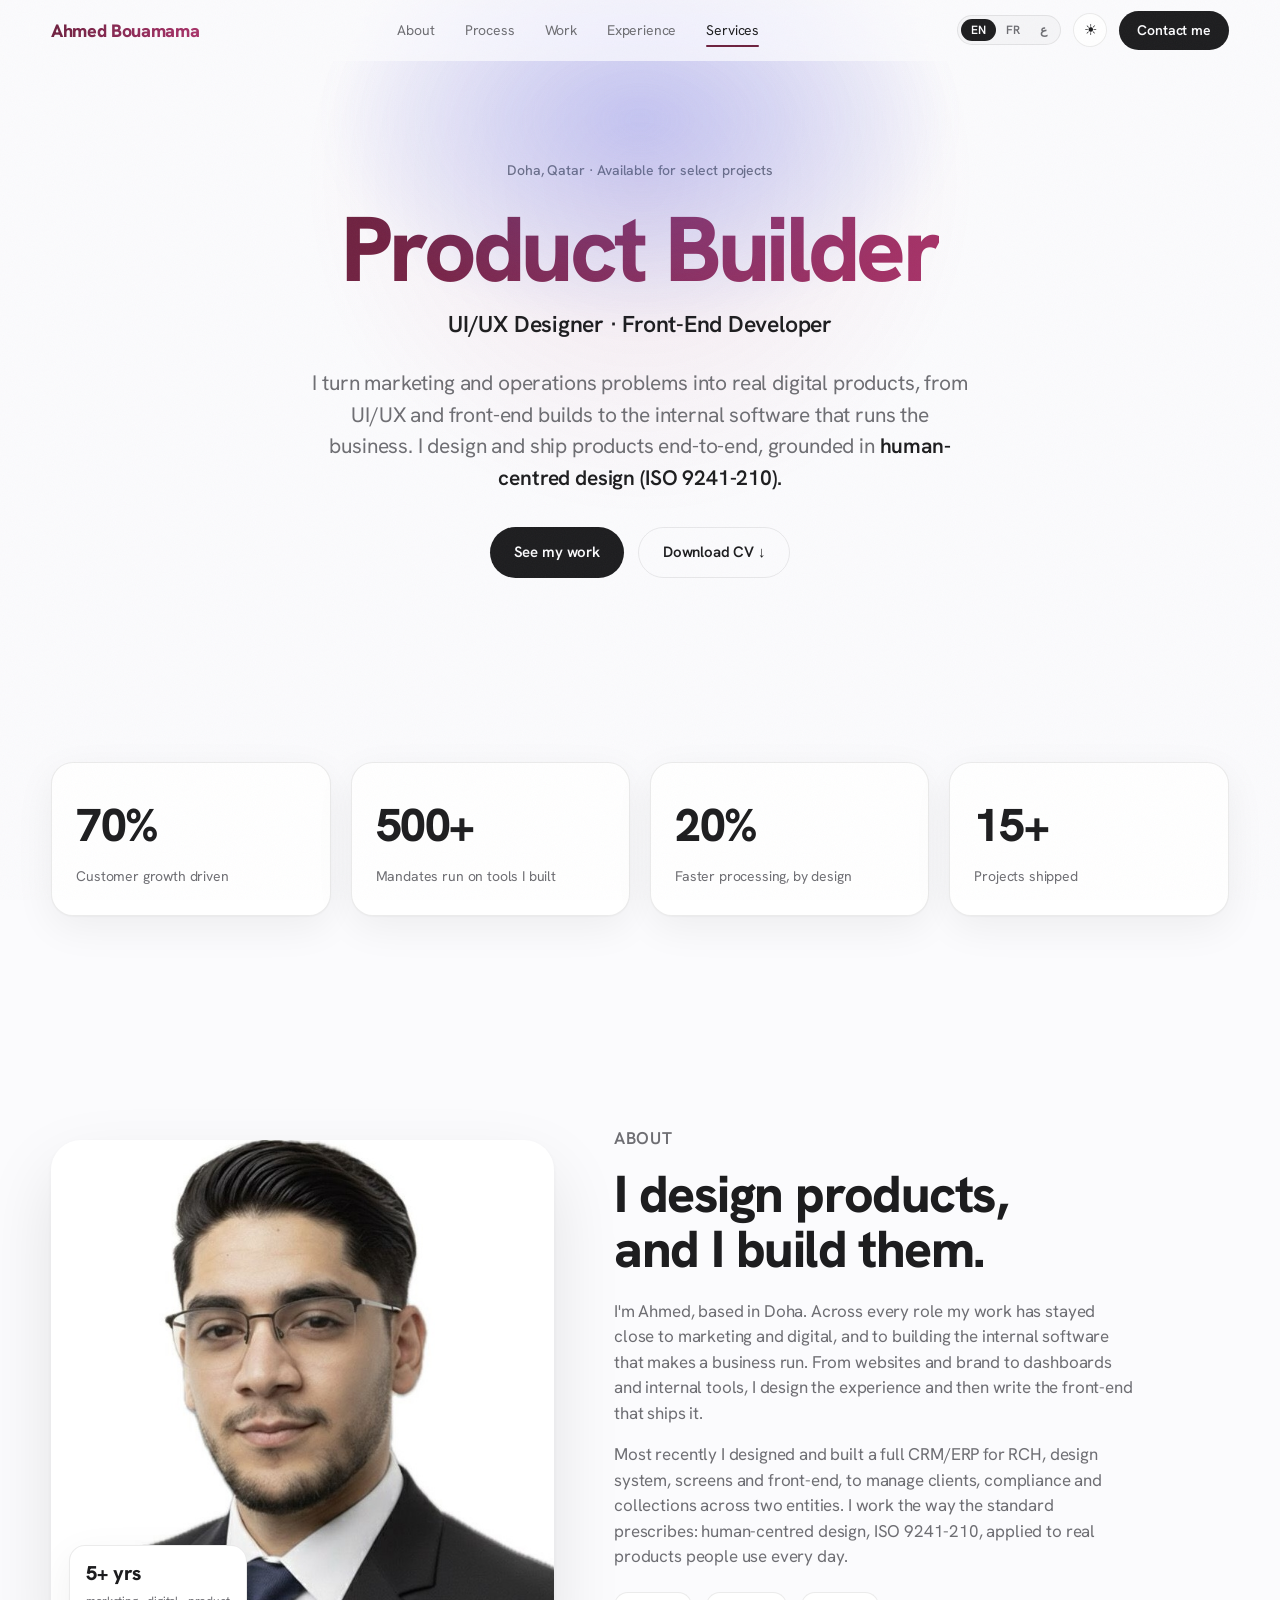
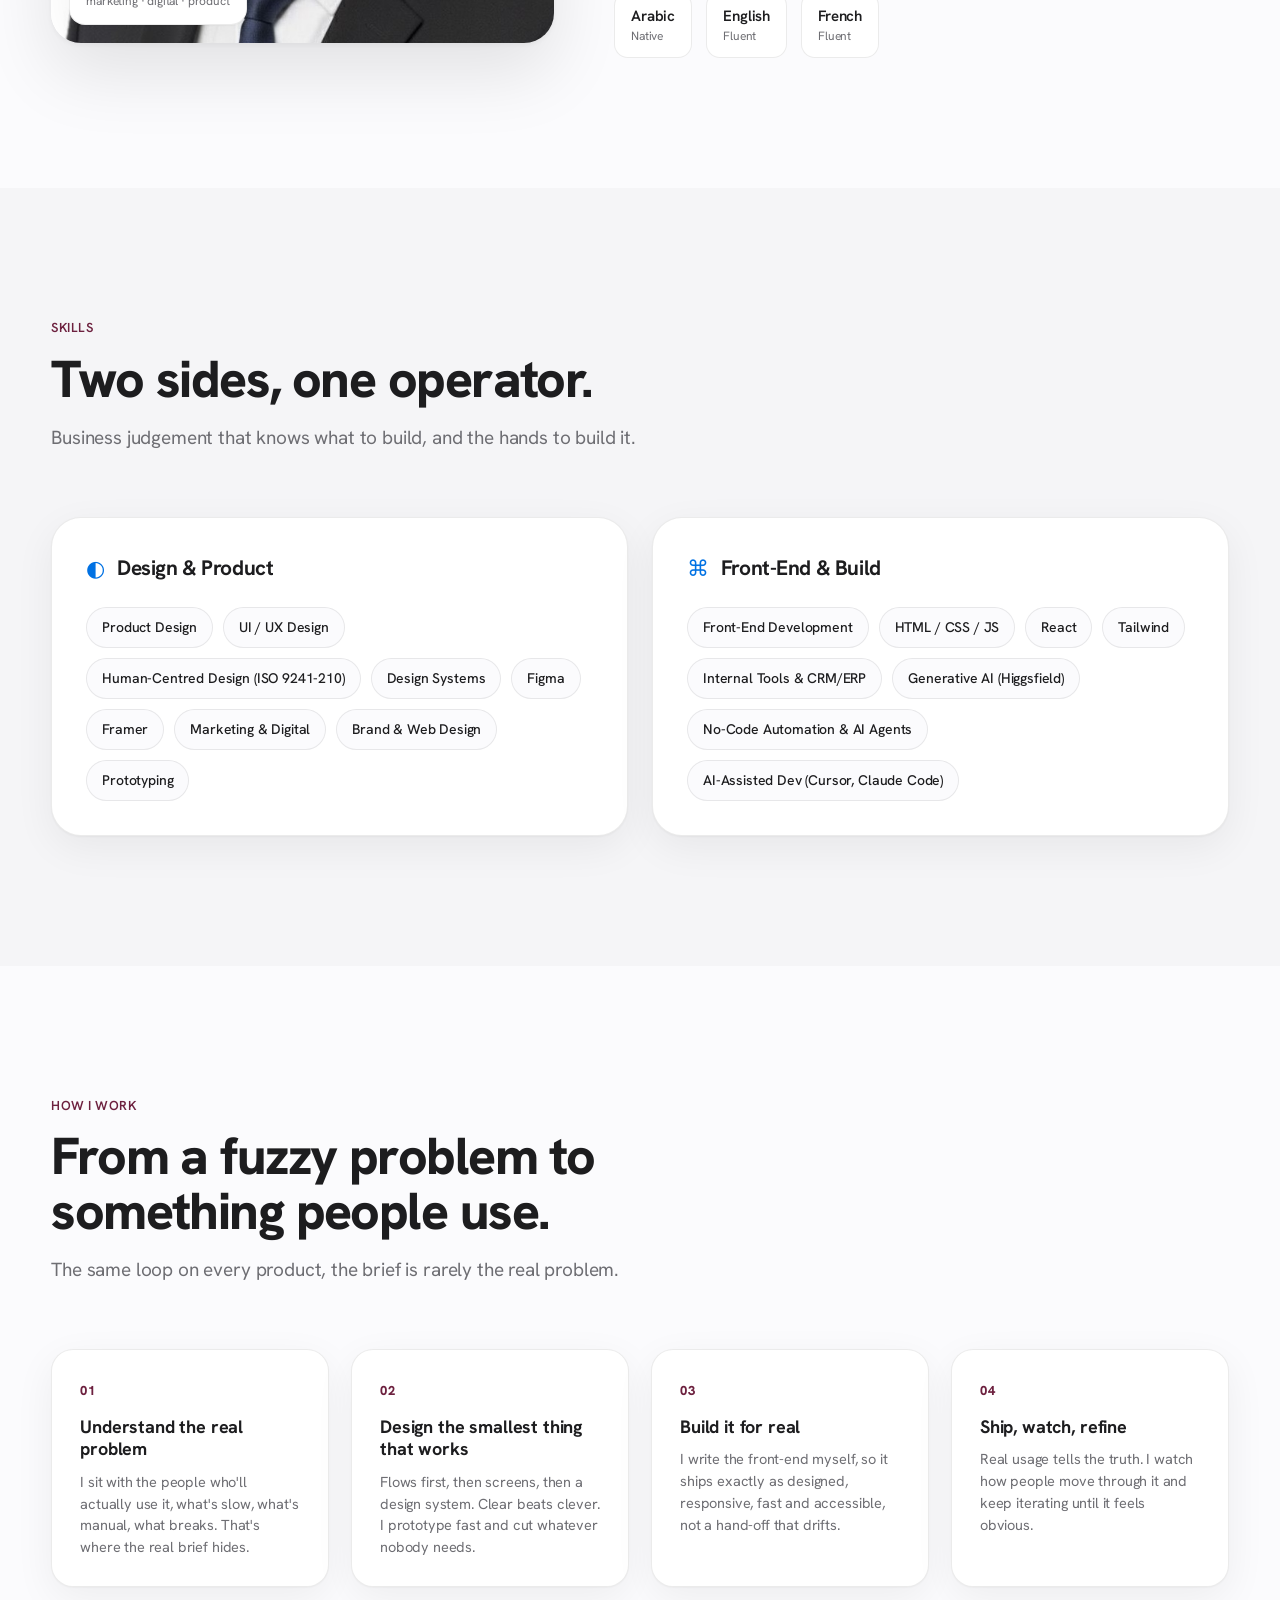
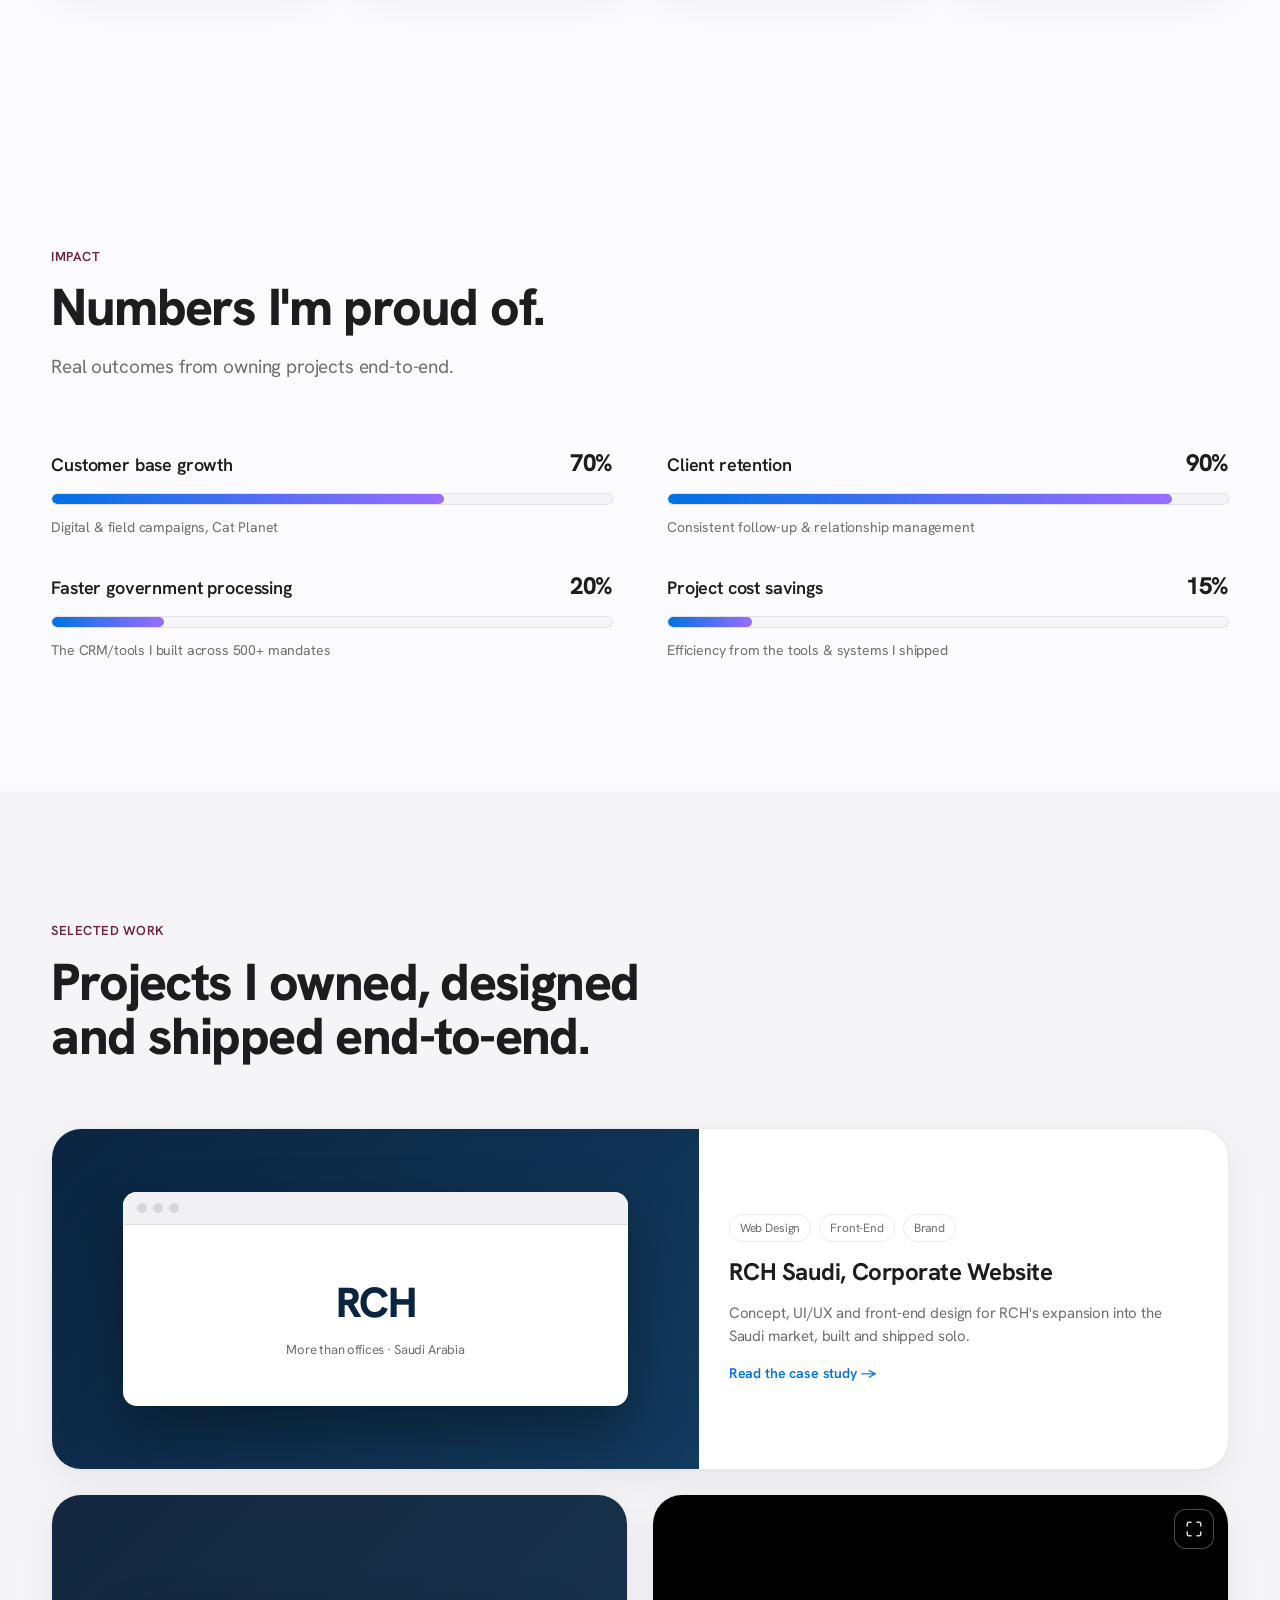
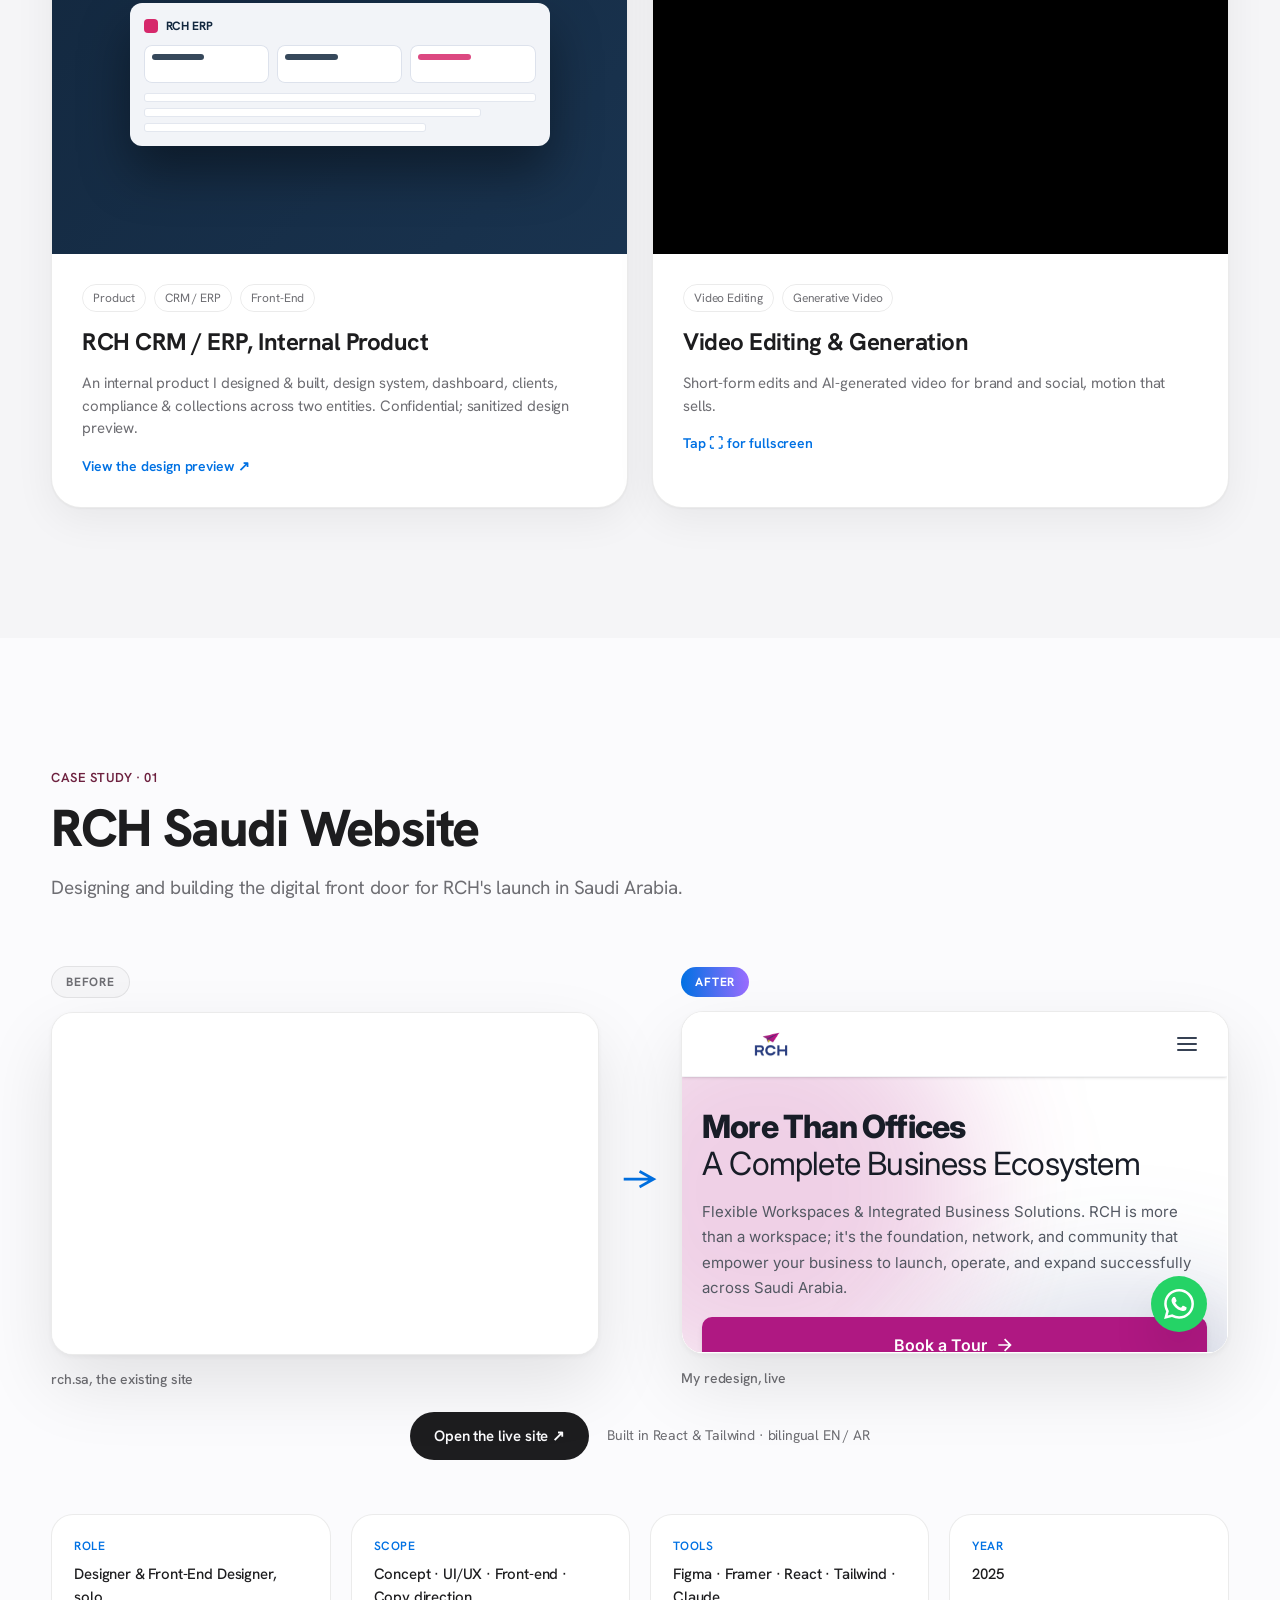
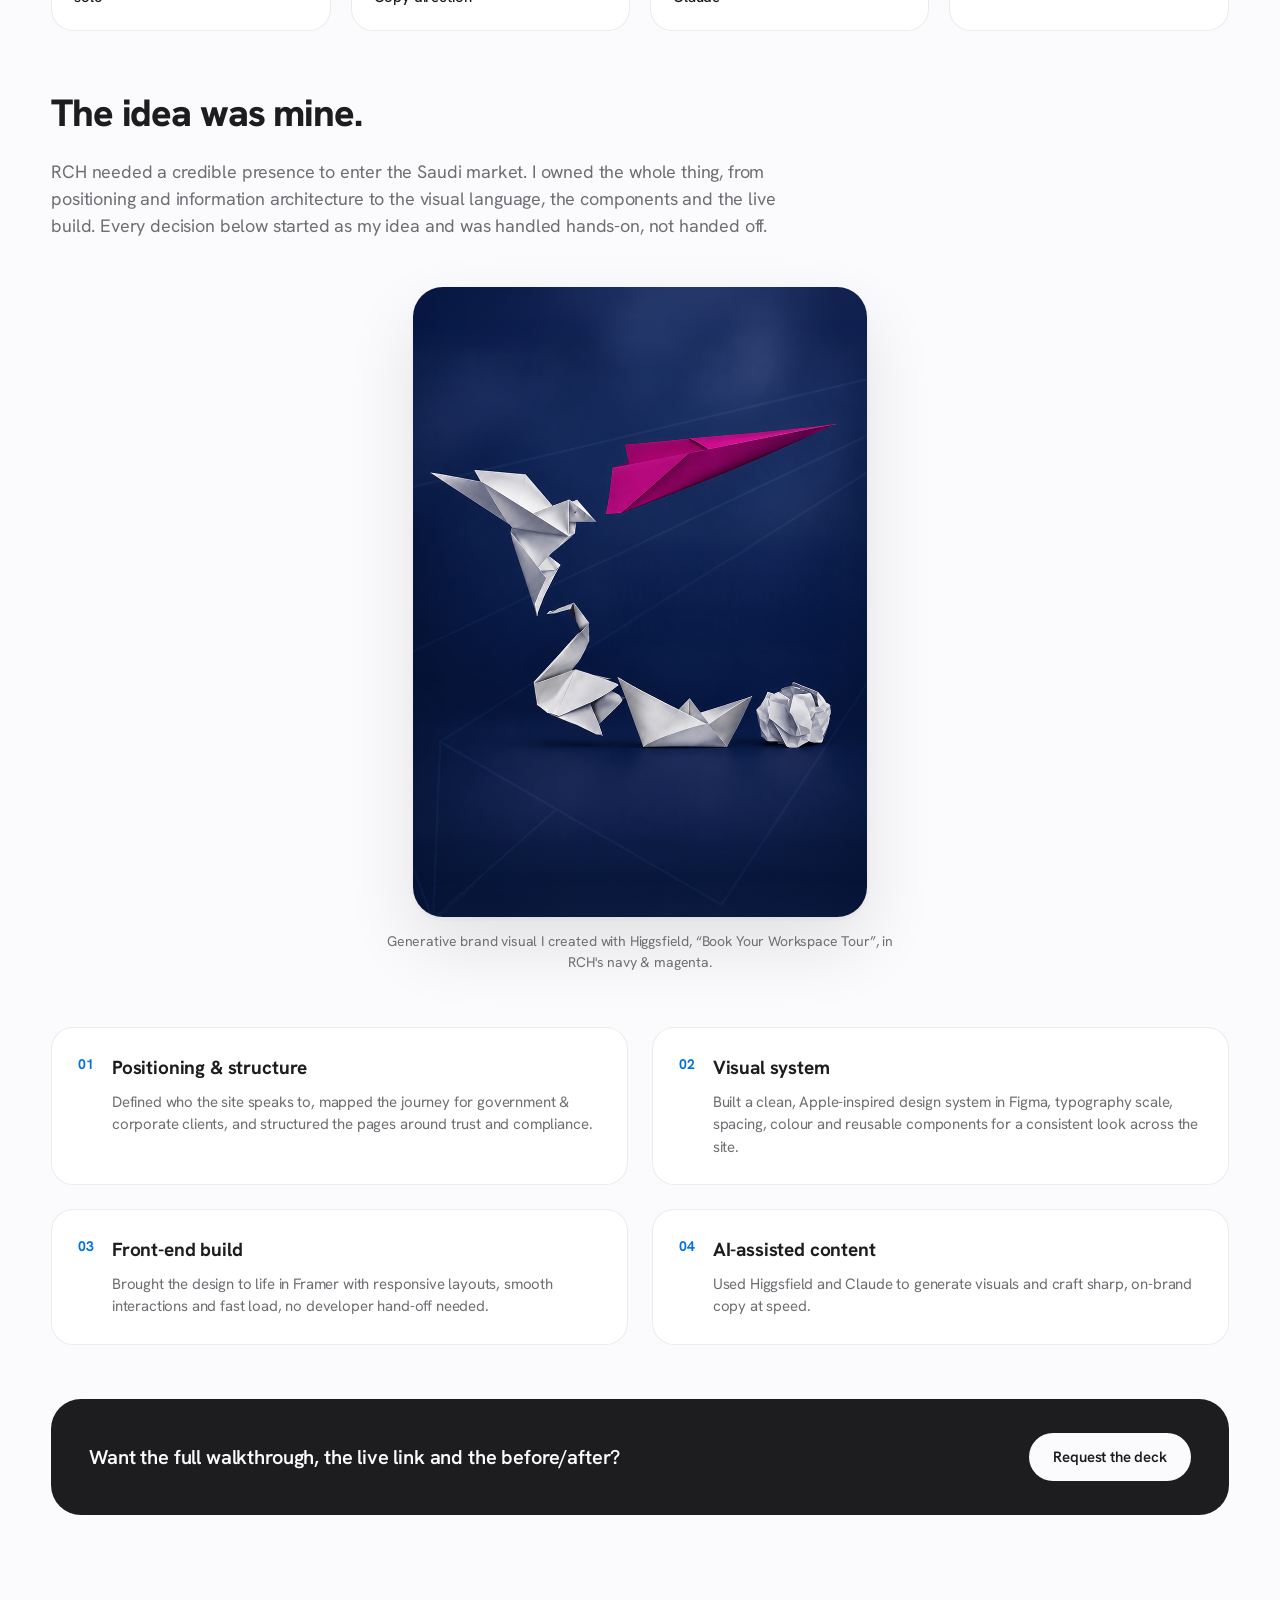
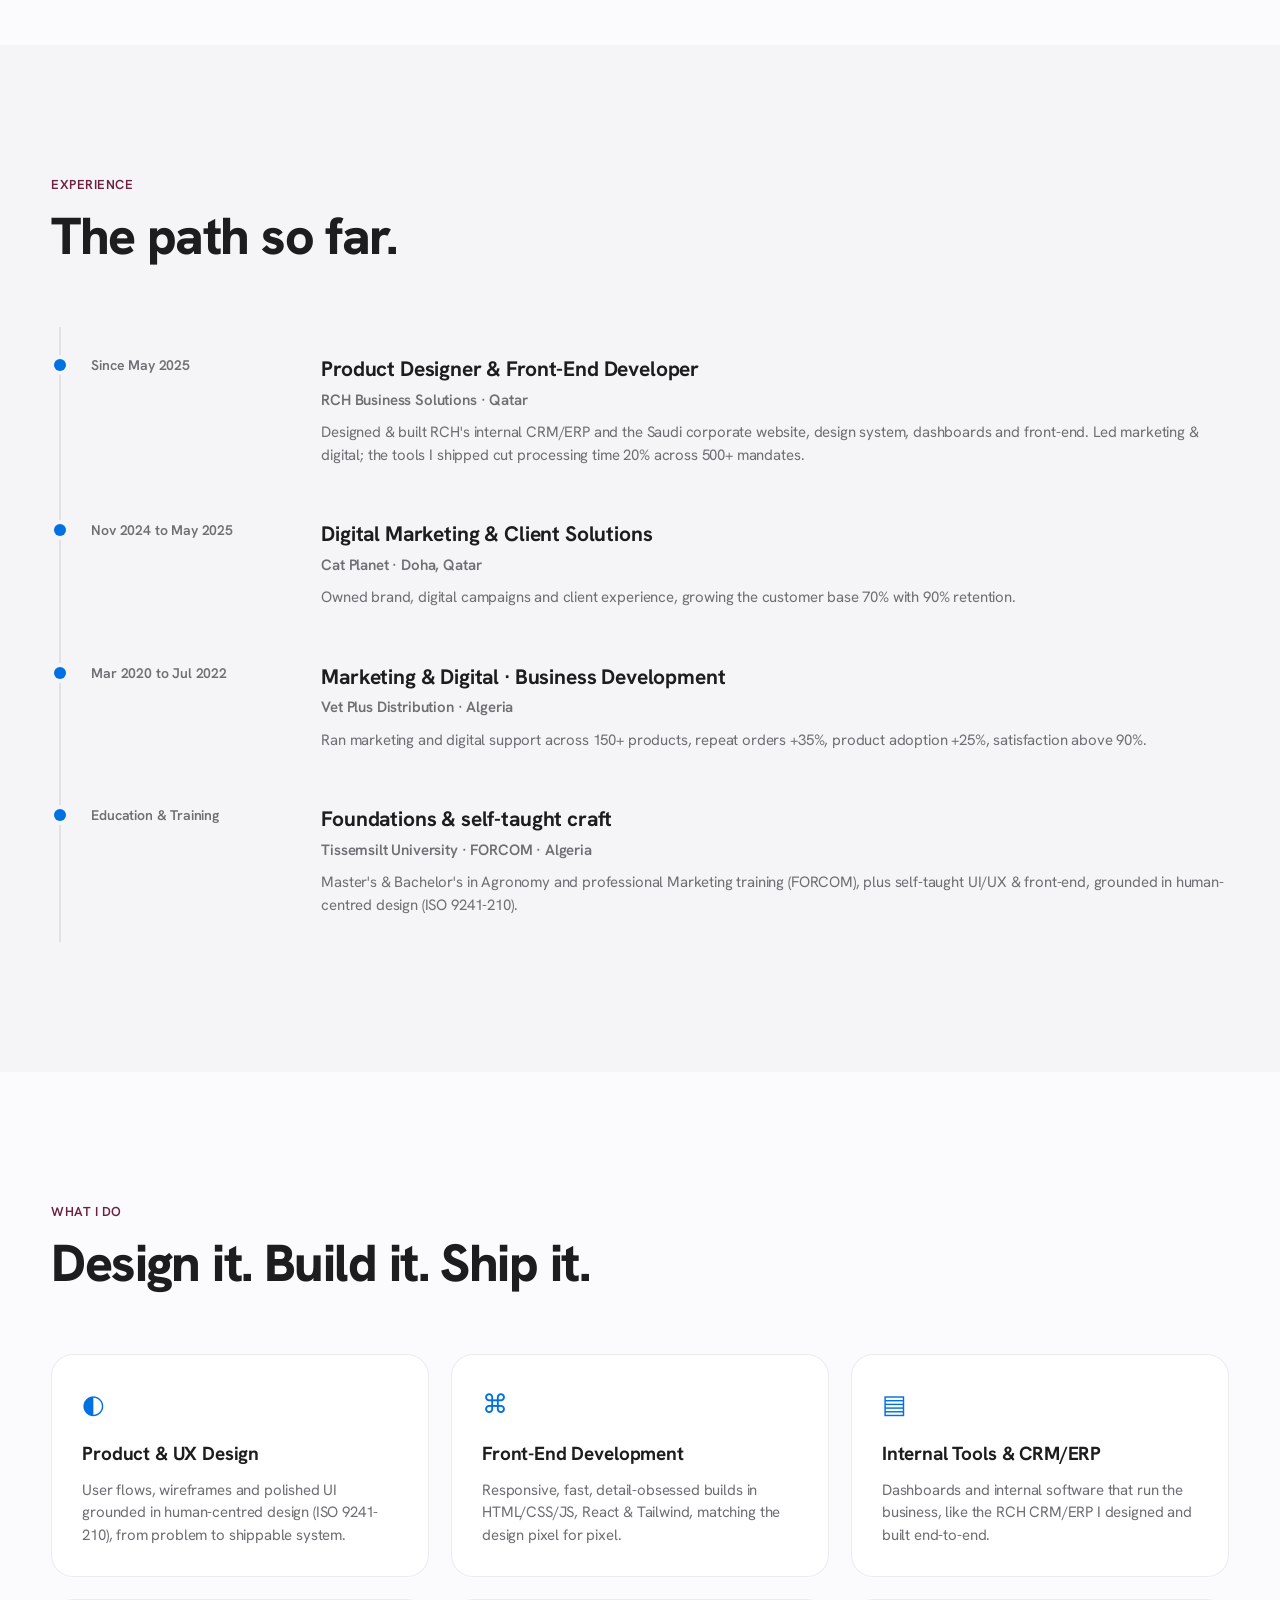
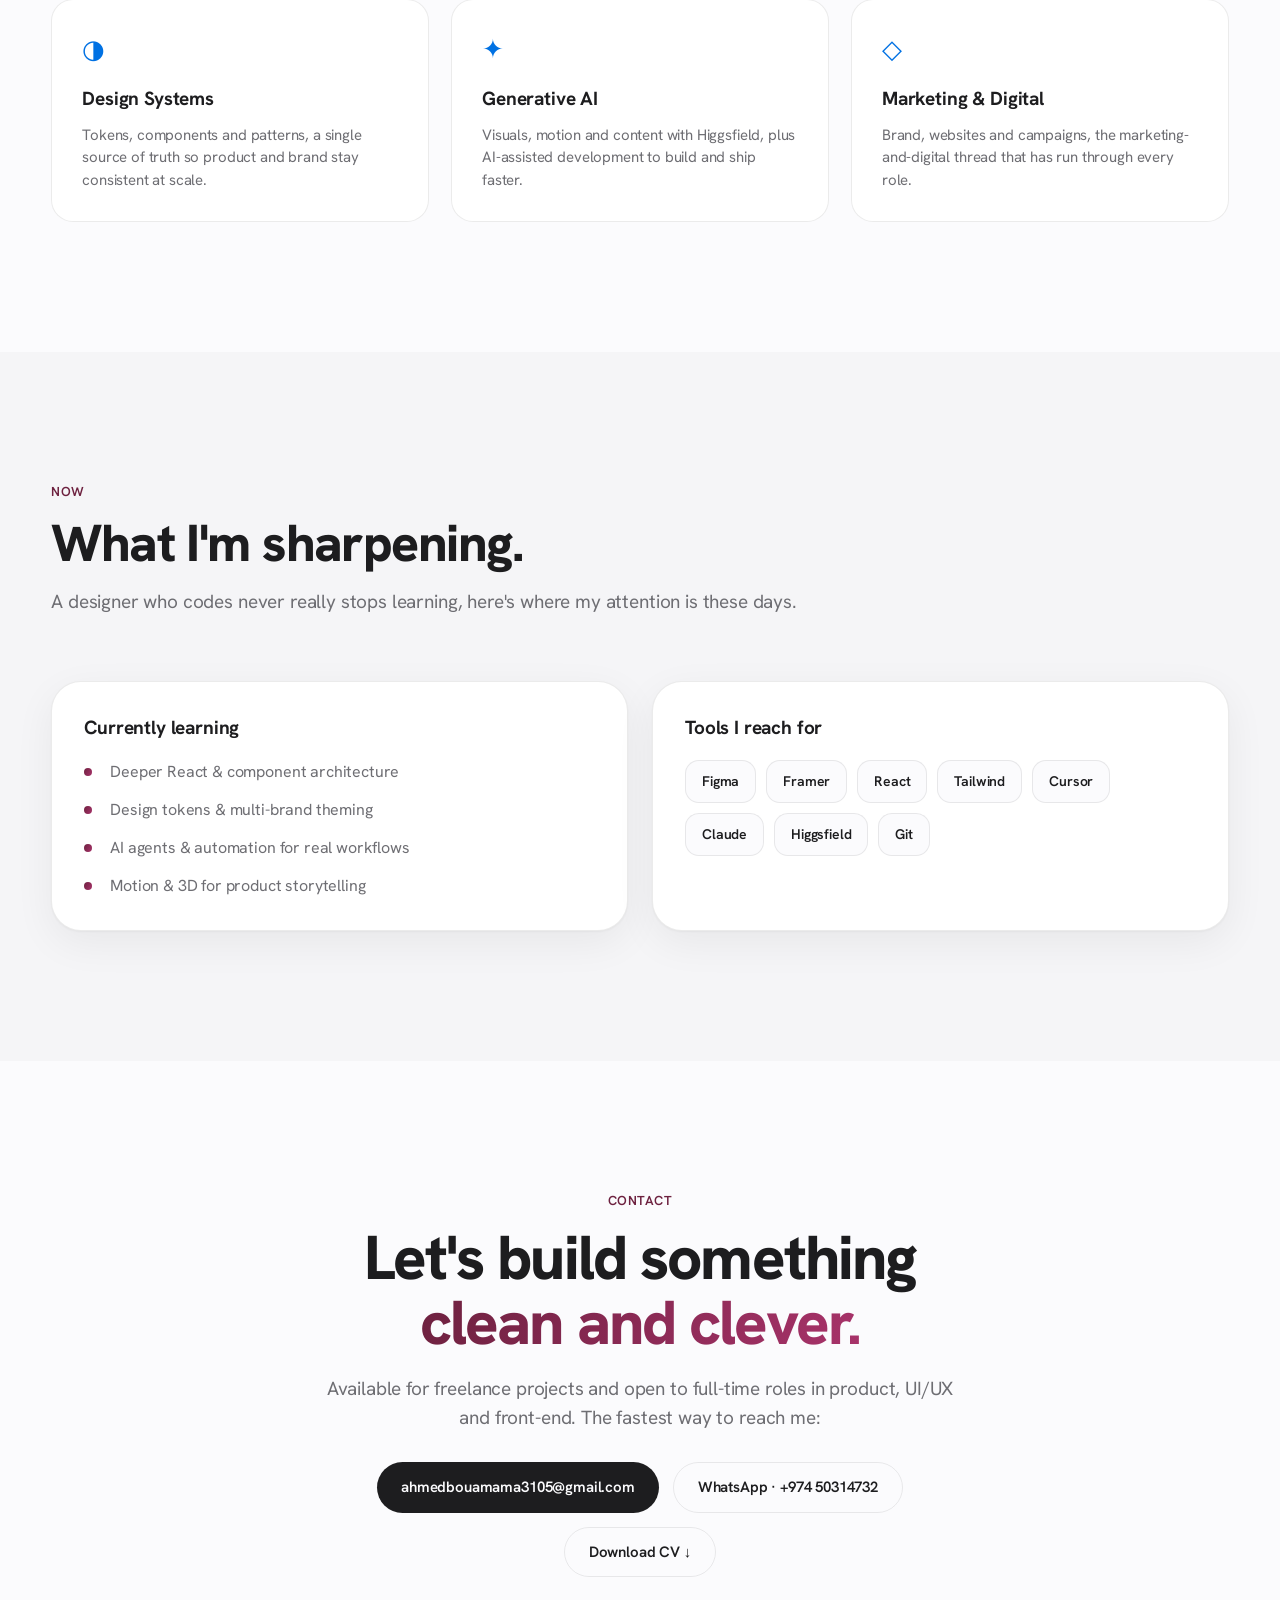
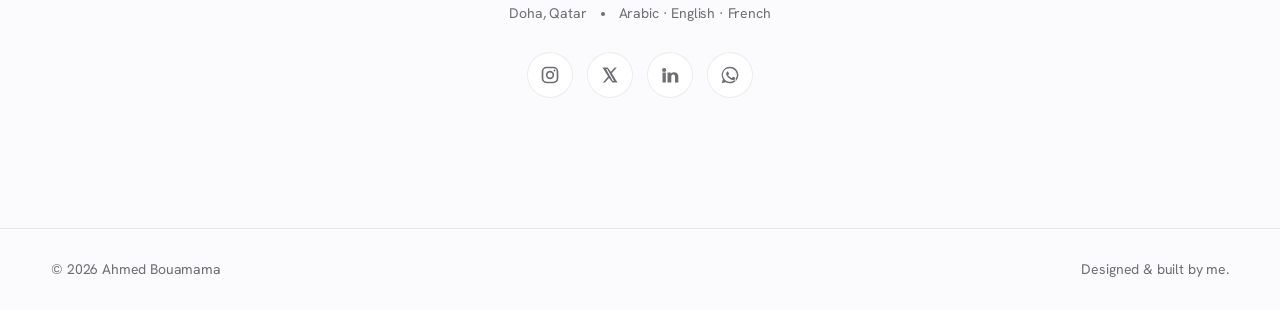
==== commit bf7219cd: "Update RCH Saudi site; video autoplay + fullscreen; fit idea visual; strip em dashes - Replace 'afte" ====
--- a/index.html
+++ b/index.html
@@ -3,8 +3,8 @@
 <head>
   <meta charset="UTF-8" />
   <meta name="viewport" content="width=device-width, initial-scale=1.0" />
-  <title>Ahmed Bouamama — Product Builder · UI/UX Designer & Front-End Developer</title>
-  <meta name="description" content="Ahmed Bouamama — Product Builder based in Doha. I design and build products end-to-end: UI/UX, front-end and internal software (CRM/ERP), grounded in human-centred design (ISO 9241-210)." />
+  <title>Ahmed Bouamama, Product Builder · UI/UX Designer & Front-End Developer</title>
+  <meta name="description" content="Ahmed Bouamama, Product Builder based in Doha. I design and build products end-to-end: UI/UX, front-end and internal software (CRM/ERP), grounded in human-centred design (ISO 9241-210)." />
   <meta name="theme-color" content="#0a0a0b" media="(prefers-color-scheme: dark)" />
   <meta name="theme-color" content="#fbfbfd" media="(prefers-color-scheme: light)" />
   <link rel="canonical" href="https://sid31-png.github.io/portfolio/" />
@@ -13,12 +13,12 @@
   <!-- Open Graph / Twitter -->
   <meta property="og:type" content="website" />
   <meta property="og:url" content="https://sid31-png.github.io/portfolio/" />
-  <meta property="og:title" content="Ahmed Bouamama — Product Builder · UI/UX & Front-End" />
-  <meta property="og:description" content="I design and build products end-to-end — UI/UX, front-end and internal software (CRM/ERP). Based in Doha." />
+  <meta property="og:title" content="Ahmed Bouamama, Product Builder · UI/UX & Front-End" />
+  <meta property="og:description" content="I design and build products end-to-end, UI/UX, front-end and internal software (CRM/ERP). Based in Doha." />
   <meta property="og:image" content="https://sid31-png.github.io/portfolio/assets/ahmed-headshot.jpg" />
   <meta name="twitter:card" content="summary_large_image" />
-  <meta name="twitter:title" content="Ahmed Bouamama — Product Builder · UI/UX & Front-End" />
-  <meta name="twitter:description" content="I design and build products end-to-end — UI/UX, front-end and internal software (CRM/ERP)." />
+  <meta name="twitter:title" content="Ahmed Bouamama, Product Builder · UI/UX & Front-End" />
+  <meta name="twitter:description" content="I design and build products end-to-end, UI/UX, front-end and internal software (CRM/ERP)." />
   <meta name="twitter:image" content="https://sid31-png.github.io/portfolio/assets/ahmed-headshot.jpg" />
 
   <!-- Schema.org -->
@@ -92,7 +92,7 @@
         </h1>
         <p class="hero__subtitle reveal" data-i18n="hero_subtitle">UI/UX Designer · Front-End Developer</p>
         <p class="hero__lead reveal" data-i18n-html="hero_lead">
-          I turn marketing and operations problems into real digital products — from
+          I turn marketing and operations problems into real digital products, from
           UI/UX and front-end builds to the internal software that runs the business.
           I design and ship products end-to-end, grounded in
           <em>human-centred design (ISO&nbsp;9241-210).</em>
@@ -138,9 +138,9 @@
         </div>
         <div class="about__text reveal">
           <p class="section__eyebrow" data-i18n="nav_about">About</p>
-          <h2 class="section__title" data-i18n-html="about_title">I design products<br />— and I build them.</h2>
-          <p data-i18n="about_p1">I'm Ahmed, based in Doha. Across every role my work has stayed close to marketing and digital — and to building the internal software that makes a business run. From websites and brand to dashboards and internal tools, I design the experience and then write the front-end that ships it.</p>
-          <p data-i18n="about_p2">Most recently I designed and built a full CRM/ERP for RCH — design system, screens and front-end — to manage clients, compliance and collections across two entities. I work the way the standard prescribes: human-centred design, <em>ISO&nbsp;9241-210</em>, applied to real products people use every day.</p>
+          <h2 class="section__title" data-i18n-html="about_title">I design products,<br />and I build them.</h2>
+          <p data-i18n="about_p1">I'm Ahmed, based in Doha. Across every role my work has stayed close to marketing and digital, and to building the internal software that makes a business run. From websites and brand to dashboards and internal tools, I design the experience and then write the front-end that ships it.</p>
+          <p data-i18n="about_p2">Most recently I designed and built a full CRM/ERP for RCH, design system, screens and front-end, to manage clients, compliance and collections across two entities. I work the way the standard prescribes: human-centred design, <em>ISO&nbsp;9241-210</em>, applied to real products people use every day.</p>
           <ul class="about__langs">
             <li data-i18n-html="about_lang1">Arabic <span>Native</span></li>
             <li data-i18n-html="about_lang2">English <span>Fluent</span></li>
@@ -156,7 +156,7 @@
         <header class="section__head reveal">
           <p class="section__eyebrow" data-i18n="nav_skills">Skills</p>
           <h2 class="section__title" data-i18n="skills_title">Two sides, one operator.</h2>
-          <p class="section__sub" data-i18n="skills_sub">Business judgement that knows what to build — and the hands to build it.</p>
+          <p class="section__sub" data-i18n="skills_sub">Business judgement that knows what to build, and the hands to build it.</p>
         </header>
         <div class="skills__grid">
           <div class="skillset reveal">
@@ -202,12 +202,12 @@
         <header class="section__head reveal">
           <p class="section__eyebrow" data-i18n="ap_eyebrow">How I work</p>
           <h2 class="section__title" data-i18n="ap_title">From a fuzzy problem to something people use.</h2>
-          <p class="section__sub" data-i18n="ap_sub">The same loop on every product — the brief is rarely the real problem.</p>
+          <p class="section__sub" data-i18n="ap_sub">The same loop on every product, the brief is rarely the real problem.</p>
         </header>
         <div class="approach__grid">
-          <article class="ap reveal"><span class="ap__n">01</span><h3 data-i18n="ap1_t">Understand the real problem</h3><p data-i18n="ap1_x">I sit with the people who'll actually use it — what's slow, what's manual, what breaks. That's where the real brief hides.</p></article>
+          <article class="ap reveal"><span class="ap__n">01</span><h3 data-i18n="ap1_t">Understand the real problem</h3><p data-i18n="ap1_x">I sit with the people who'll actually use it, what's slow, what's manual, what breaks. That's where the real brief hides.</p></article>
           <article class="ap reveal"><span class="ap__n">02</span><h3 data-i18n="ap2_t">Design the smallest thing that works</h3><p data-i18n="ap2_x">Flows first, then screens, then a design system. Clear beats clever. I prototype fast and cut whatever nobody needs.</p></article>
-          <article class="ap reveal"><span class="ap__n">03</span><h3 data-i18n="ap3_t">Build it for real</h3><p data-i18n="ap3_x">I write the front-end myself, so it ships exactly as designed — responsive, fast and accessible, not a hand-off that drifts.</p></article>
+          <article class="ap reveal"><span class="ap__n">03</span><h3 data-i18n="ap3_t">Build it for real</h3><p data-i18n="ap3_x">I write the front-end myself, so it ships exactly as designed, responsive, fast and accessible, not a hand-off that drifts.</p></article>
           <article class="ap reveal"><span class="ap__n">04</span><h3 data-i18n="ap4_t">Ship, watch, refine</h3><p data-i18n="ap4_x">Real usage tells the truth. I watch how people move through it and keep iterating until it feels obvious.</p></article>
         </div>
       </div>
@@ -228,7 +228,7 @@
               <span class="bar__val">0%</span>
             </div>
             <div class="bar__track"><div class="bar__fill"></div></div>
-            <p class="bar__note" data-i18n="impact_n1">Digital &amp; field campaigns — Cat Planet</p>
+            <p class="bar__note" data-i18n="impact_n1">Digital &amp; field campaigns, Cat Planet</p>
           </div>
           <div class="bar reveal" data-val="90">
             <div class="bar__top">
@@ -279,8 +279,8 @@
             </div>
             <div class="card__body">
               <div class="card__meta"><span>Web Design</span><span>Front-End</span><span>Brand</span></div>
-              <h3 class="card__title" data-i18n="work_c1_t">RCH Saudi — Corporate Website</h3>
-              <p class="card__text" data-i18n="work_c1_x">Concept, UI/UX and front-end design for RCH's expansion into the Saudi market — built and shipped solo.</p>
+              <h3 class="card__title" data-i18n="work_c1_t">RCH Saudi, Corporate Website</h3>
+              <p class="card__text" data-i18n="work_c1_x">Concept, UI/UX and front-end design for RCH's expansion into the Saudi market, built and shipped solo.</p>
               <span class="card__link" data-i18n="work_c1_l">Read the case study →</span>
             </div>
           </a>
@@ -294,21 +294,23 @@
             </div>
             <div class="card__body">
               <div class="card__meta"><span>Product</span><span>CRM / ERP</span><span>Front-End</span></div>
-              <h3 class="card__title" data-i18n="work_c4_t">RCH CRM / ERP — Internal Product</h3>
-              <p class="card__text" data-i18n="work_c4_x">An internal product I designed &amp; built — design system, dashboard, clients, compliance &amp; collections across two entities. Confidential; sanitized design preview.</p>
+              <h3 class="card__title" data-i18n="work_c4_t">RCH CRM / ERP, Internal Product</h3>
+              <p class="card__text" data-i18n="work_c4_x">An internal product I designed &amp; built, design system, dashboard, clients, compliance &amp; collections across two entities. Confidential; sanitized design preview.</p>
               <span class="card__link" data-i18n="work_c4_l">View the design preview ↗</span>
             </div>
           </a>
-          <div class="card reveal card--play" id="videoCard" role="button" tabindex="0" aria-label="Play showreel">
+          <div class="card reveal" id="videoCard">
             <div class="card__media card__media--video">
-              <video class="card-video" src="assets/showreel.mp4" muted loop playsinline preload="metadata"></video>
-              <span class="play"></span>
+              <video class="card-video" id="showreel" src="assets/showreel.mp4" autoplay muted loop playsinline preload="auto"></video>
+              <button class="video-fs" id="videoFs" aria-label="Fullscreen">
+                <svg viewBox="0 0 24 24" width="18" height="18" fill="none" stroke="currentColor" stroke-width="2" stroke-linecap="round" stroke-linejoin="round"><path d="M8 3H5a2 2 0 0 0-2 2v3M16 3h3a2 2 0 0 1 2 2v3M8 21H5a2 2 0 0 1-2-2v-3M16 21h3a2 2 0 0 0 2-2v-3"/></svg>
+              </button>
             </div>
             <div class="card__body">
               <div class="card__meta"><span>Video Editing</span><span>Generative Video</span></div>
               <h3 class="card__title" data-i18n="work_c5_t">Video Editing &amp; Generation</h3>
-              <p class="card__text" data-i18n="work_c5_x">Short-form edits and AI-generated video for brand and social — motion that sells.</p>
-              <span class="card__link" data-i18n="work_c5_l">▶ Play showreel</span>
+              <p class="card__text" data-i18n="work_c5_x">Short-form edits and AI-generated video for brand and social, motion that sells.</p>
+              <span class="card__link" data-i18n="work_c5_l">Tap ⛶ for fullscreen</span>
             </div>
           </div>
         </div>
@@ -324,15 +326,15 @@
           <p class="section__sub" data-i18n="rch_sub">Designing and building the digital front door for RCH's launch in Saudi Arabia.</p>
         </header>
 
-        <!-- Before / After — simple, side-by-side comparison -->
+        <!-- Before / After, simple, side-by-side comparison -->
         <div class="ba reveal">
           <figure class="ba__item">
             <span class="ba__badge ba__badge--before" data-i18n="ba_before">Before</span>
             <div class="ba__frame">
               <div class="ba__ph" aria-hidden="true"><span>rch.sa</span></div>
-              <iframe class="compare__frame" src="https://rch.sa/" title="rch.sa — existing site" loading="lazy"></iframe>
-            </div>
-            <figcaption data-i18n="ba_cap1">rch.sa — the existing site</figcaption>
+              <iframe class="compare__frame" src="https://rch.sa/" title="rch.sa, existing site" loading="lazy"></iframe>
+            </div>
+            <figcaption data-i18n="ba_cap1">rch.sa, the existing site</figcaption>
           </figure>
 
           <div class="ba__arrow" aria-hidden="true">→</div>
@@ -340,9 +342,9 @@
           <figure class="ba__item">
             <span class="ba__badge ba__badge--after" data-i18n="ba_after">After</span>
             <div class="ba__frame">
-              <iframe class="compare__frame" id="rchFrame" src="projects/rch-saudi.html" title="RCH Saudi — live site" loading="lazy"></iframe>
-            </div>
-            <figcaption data-i18n="ba_cap2">My redesign — live</figcaption>
+              <iframe class="compare__frame" id="rchFrame" src="projects/rch-saudi.html" title="RCH Saudi, live site" loading="lazy"></iframe>
+            </div>
+            <figcaption data-i18n="ba_cap2">My redesign, live</figcaption>
           </figure>
         </div>
         <div class="rch__live reveal">
@@ -351,7 +353,7 @@
         </div>
 
         <div class="case__grid">
-          <div class="case__col reveal"><span class="case__k" data-i18n="rch_k1">Role</span><p data-i18n="rch_v1">Designer & Front-End Designer — solo</p></div>
+          <div class="case__col reveal"><span class="case__k" data-i18n="rch_k1">Role</span><p data-i18n="rch_v1">Designer & Front-End Designer, solo</p></div>
           <div class="case__col reveal"><span class="case__k" data-i18n="rch_k2">Scope</span><p data-i18n="rch_v2">Concept · UI/UX · Front-end · Copy direction</p></div>
           <div class="case__col reveal"><span class="case__k" data-i18n="rch_k3">Tools</span><p>Figma · Framer · React · Tailwind · Claude</p></div>
           <div class="case__col reveal"><span class="case__k" data-i18n="rch_k4">Year</span><p>2025</p></div>
@@ -359,18 +361,18 @@
 
         <div class="case__block reveal">
           <h3 data-i18n="rch_block_h">The idea was mine.</h3>
-          <p data-i18n="rch_block_p">RCH needed a credible presence to enter the Saudi market. I owned the whole thing — from positioning and information architecture to the visual language, the components and the live build. Every decision below started as my idea and was handled hands-on, not handed off.</p>
+          <p data-i18n="rch_block_p">RCH needed a credible presence to enter the Saudi market. I owned the whole thing, from positioning and information architecture to the visual language, the components and the live build. Every decision below started as my idea and was handled hands-on, not handed off.</p>
         </div>
 
         <figure class="rch__visual reveal">
-          <img src="assets/rch-workspace-tour.png" alt="RCH generative brand visual — Book Your Workspace Tour" loading="lazy" />
-          <figcaption data-i18n="rch_visual">Generative brand visual I created with Higgsfield — “Book Your Workspace Tour”, in RCH's navy &amp; magenta.</figcaption>
+          <img src="assets/rch-workspace-tour.png" alt="RCH generative brand visual, Book Your Workspace Tour" loading="lazy" />
+          <figcaption data-i18n="rch_visual">Generative brand visual I created with Higgsfield, “Book Your Workspace Tour”, in RCH's navy &amp; magenta.</figcaption>
         </figure>
 
         <div class="case__list">
           <div class="case__item reveal"><span class="case__num">01</span><div><h4 data-i18n="rch_i1_h">Positioning & structure</h4><p data-i18n="rch_i1_p">Defined who the site speaks to, mapped the journey for government & corporate clients, and structured the pages around trust and compliance.</p></div></div>
-          <div class="case__item reveal"><span class="case__num">02</span><div><h4 data-i18n="rch_i2_h">Visual system</h4><p data-i18n="rch_i2_p">Built a clean, Apple-inspired design system in Figma — typography scale, spacing, colour and reusable components for a consistent look across the site.</p></div></div>
-          <div class="case__item reveal"><span class="case__num">03</span><div><h4 data-i18n="rch_i3_h">Front-end build</h4><p data-i18n="rch_i3_p">Brought the design to life in Framer with responsive layouts, smooth interactions and fast load — no developer hand-off needed.</p></div></div>
+          <div class="case__item reveal"><span class="case__num">02</span><div><h4 data-i18n="rch_i2_h">Visual system</h4><p data-i18n="rch_i2_p">Built a clean, Apple-inspired design system in Figma, typography scale, spacing, colour and reusable components for a consistent look across the site.</p></div></div>
+          <div class="case__item reveal"><span class="case__num">03</span><div><h4 data-i18n="rch_i3_h">Front-end build</h4><p data-i18n="rch_i3_p">Brought the design to life in Framer with responsive layouts, smooth interactions and fast load, no developer hand-off needed.</p></div></div>
           <div class="case__item reveal"><span class="case__num">04</span><div><h4 data-i18n="rch_i4_h">AI-assisted content</h4><p data-i18n="rch_i4_p">Used Higgsfield and Claude to generate visuals and craft sharp, on-brand copy at speed.</p></div></div>
         </div>
 
@@ -389,10 +391,10 @@
           <h2 class="section__title" data-i18n="exp_title">The path so far.</h2>
         </header>
         <div class="timeline">
-          <div class="tl reveal"><div class="tl__date" data-i18n="exp_d1">May 2025 — Present</div><div class="tl__body"><h3 data-i18n="exp_r1">Product Designer &amp; Front-End Developer</h3><p class="tl__org">RCH Business Solutions · Qatar</p><p data-i18n="exp_x1">Designed &amp; built RCH's internal CRM/ERP and the Saudi corporate website — design system, dashboards and front-end. Led marketing &amp; digital; the tools I shipped cut processing time 20% across 500+ mandates.</p></div></div>
-          <div class="tl reveal"><div class="tl__date" data-i18n="exp_d2">Nov 2024 — May 2025</div><div class="tl__body"><h3 data-i18n="exp_r2">Digital Marketing &amp; Client Solutions</h3><p class="tl__org">Cat Planet · Doha, Qatar</p><p data-i18n="exp_x2">Owned brand, digital campaigns and client experience — growing the customer base 70% with 90% retention.</p></div></div>
-          <div class="tl reveal"><div class="tl__date" data-i18n="exp_d3">Mar 2020 — Jul 2022</div><div class="tl__body"><h3 data-i18n="exp_r3">Marketing &amp; Digital · Business Development</h3><p class="tl__org">Vet Plus Distribution · Algeria</p><p data-i18n="exp_x3">Ran marketing and digital support across 150+ products — repeat orders +35%, product adoption +25%, satisfaction above 90%.</p></div></div>
-          <div class="tl reveal"><div class="tl__date" data-i18n="exp_d4">Education &amp; Training</div><div class="tl__body"><h3 data-i18n="exp_r4">Foundations &amp; self-taught craft</h3><p class="tl__org">Tissemsilt University · FORCOM · Algeria</p><p data-i18n="exp_x4">Master's &amp; Bachelor's in Agronomy and professional Marketing training (FORCOM) — plus self-taught UI/UX &amp; front-end, grounded in human-centred design (ISO 9241-210).</p></div></div>
+          <div class="tl reveal"><div class="tl__date" data-i18n="exp_d1">Since May 2025</div><div class="tl__body"><h3 data-i18n="exp_r1">Product Designer &amp; Front-End Developer</h3><p class="tl__org">RCH Business Solutions · Qatar</p><p data-i18n="exp_x1">Designed &amp; built RCH's internal CRM/ERP and the Saudi corporate website, design system, dashboards and front-end. Led marketing &amp; digital; the tools I shipped cut processing time 20% across 500+ mandates.</p></div></div>
+          <div class="tl reveal"><div class="tl__date" data-i18n="exp_d2">Nov 2024 to May 2025</div><div class="tl__body"><h3 data-i18n="exp_r2">Digital Marketing &amp; Client Solutions</h3><p class="tl__org">Cat Planet · Doha, Qatar</p><p data-i18n="exp_x2">Owned brand, digital campaigns and client experience, growing the customer base 70% with 90% retention.</p></div></div>
+          <div class="tl reveal"><div class="tl__date" data-i18n="exp_d3">Mar 2020 to Jul 2022</div><div class="tl__body"><h3 data-i18n="exp_r3">Marketing &amp; Digital · Business Development</h3><p class="tl__org">Vet Plus Distribution · Algeria</p><p data-i18n="exp_x3">Ran marketing and digital support across 150+ products, repeat orders +35%, product adoption +25%, satisfaction above 90%.</p></div></div>
+          <div class="tl reveal"><div class="tl__date" data-i18n="exp_d4">Education &amp; Training</div><div class="tl__body"><h3 data-i18n="exp_r4">Foundations &amp; self-taught craft</h3><p class="tl__org">Tissemsilt University · FORCOM · Algeria</p><p data-i18n="exp_x4">Master's &amp; Bachelor's in Agronomy and professional Marketing training (FORCOM), plus self-taught UI/UX &amp; front-end, grounded in human-centred design (ISO 9241-210).</p></div></div>
         </div>
       </div>
     </section>
@@ -405,12 +407,12 @@
           <h2 class="section__title" data-i18n="srv_title">Design it. Build it. Ship it.</h2>
         </header>
         <div class="services__grid">
-          <article class="service reveal"><span class="service__icon">◐</span><h3 data-i18n="srv1_t">Product &amp; UX Design</h3><p data-i18n="srv1_x">User flows, wireframes and polished UI grounded in human-centred design (ISO 9241-210) — from problem to shippable system.</p></article>
-          <article class="service reveal"><span class="service__icon">⌘</span><h3 data-i18n="srv2_t">Front-End Development</h3><p data-i18n="srv2_x">Responsive, fast, detail-obsessed builds in HTML/CSS/JS, React &amp; Tailwind — matching the design pixel for pixel.</p></article>
-          <article class="service reveal"><span class="service__icon">▤</span><h3 data-i18n="srv3_t">Internal Tools &amp; CRM/ERP</h3><p data-i18n="srv3_x">Dashboards and internal software that run the business — like the RCH CRM/ERP I designed and built end-to-end.</p></article>
-          <article class="service reveal"><span class="service__icon">◑</span><h3 data-i18n="srv4_t">Design Systems</h3><p data-i18n="srv4_x">Tokens, components and patterns — a single source of truth so product and brand stay consistent at scale.</p></article>
+          <article class="service reveal"><span class="service__icon">◐</span><h3 data-i18n="srv1_t">Product &amp; UX Design</h3><p data-i18n="srv1_x">User flows, wireframes and polished UI grounded in human-centred design (ISO 9241-210), from problem to shippable system.</p></article>
+          <article class="service reveal"><span class="service__icon">⌘</span><h3 data-i18n="srv2_t">Front-End Development</h3><p data-i18n="srv2_x">Responsive, fast, detail-obsessed builds in HTML/CSS/JS, React &amp; Tailwind, matching the design pixel for pixel.</p></article>
+          <article class="service reveal"><span class="service__icon">▤</span><h3 data-i18n="srv3_t">Internal Tools &amp; CRM/ERP</h3><p data-i18n="srv3_x">Dashboards and internal software that run the business, like the RCH CRM/ERP I designed and built end-to-end.</p></article>
+          <article class="service reveal"><span class="service__icon">◑</span><h3 data-i18n="srv4_t">Design Systems</h3><p data-i18n="srv4_x">Tokens, components and patterns, a single source of truth so product and brand stay consistent at scale.</p></article>
           <article class="service reveal"><span class="service__icon">✦</span><h3 data-i18n="srv5_t">Generative AI</h3><p data-i18n="srv5_x">Visuals, motion and content with Higgsfield, plus AI-assisted development to build and ship faster.</p></article>
-          <article class="service reveal"><span class="service__icon">◇</span><h3 data-i18n="srv6_t">Marketing &amp; Digital</h3><p data-i18n="srv6_x">Brand, websites and campaigns — the marketing-and-digital thread that has run through every role.</p></article>
+          <article class="service reveal"><span class="service__icon">◇</span><h3 data-i18n="srv6_t">Marketing &amp; Digital</h3><p data-i18n="srv6_x">Brand, websites and campaigns, the marketing-and-digital thread that has run through every role.</p></article>
         </div>
       </div>
     </section>
@@ -421,7 +423,7 @@
         <header class="section__head reveal">
           <p class="section__eyebrow" data-i18n="now_eyebrow">Now</p>
           <h2 class="section__title" data-i18n="now_title">What I'm sharpening.</h2>
-          <p class="section__sub" data-i18n="now_sub">A designer who codes never really stops learning — here's where my attention is these days.</p>
+          <p class="section__sub" data-i18n="now_sub">A designer who codes never really stops learning, here's where my attention is these days.</p>
         </header>
         <div class="now__grid">
           <div class="now__card reveal">
@@ -474,12 +476,6 @@
     </section>
   </main>
 
-  <!-- Video lightbox -->
-  <div class="lightbox" id="lightbox" aria-hidden="true">
-    <button class="lightbox__close" id="lightboxClose" aria-label="Close">✕</button>
-    <video class="lightbox__video" id="lightboxVideo" controls playsinline></video>
-  </div>
-
   <footer class="footer">
     <div class="container footer__inner">
       <span>© <span id="year"></span> Ahmed Bouamama</span>
--- a/css/styles.css
+++ b/css/styles.css
@@ -327,15 +327,13 @@
 /* Video card */
 .card__media--video{background:#000}
 .card-video{position:absolute;inset:0;width:100%;height:100%;object-fit:cover}
-.card--play{cursor:pointer}
-.play{
-  position:relative;z-index:2;width:66px;height:66px;border-radius:50%;
-  background:rgba(0,0,0,.45);border:2px solid rgba(255,255,255,.92);
-  display:flex;align-items:center;justify-content:center;backdrop-filter:blur(3px);
-  box-shadow:0 8px 24px rgba(0,0,0,.35);transition:transform .35s var(--ease),background .25s
-}
-.play::after{content:"";border-style:solid;border-width:9px 0 9px 15px;border-color:transparent transparent transparent #fff;margin-left:4px}
-.card--play:hover .play{transform:scale(1.1);background:var(--accent);border-color:var(--accent)}
+.video-fs{
+  position:absolute;top:14px;right:14px;z-index:3;width:40px;height:40px;border-radius:12px;
+  border:1px solid rgba(255,255,255,.35);background:rgba(0,0,0,.4);color:#fff;cursor:pointer;
+  display:flex;align-items:center;justify-content:center;backdrop-filter:blur(6px);
+  transition:transform .25s var(--ease),background .25s;opacity:.85
+}
+.video-fs:hover{transform:scale(1.08);background:rgba(0,0,0,.6);opacity:1}
 
 /* The idea was mine card */
 .card__media--idea{background:#0a2540}
@@ -374,7 +372,7 @@
 
 /* RCH generative visual */
 .rch__visual{margin:0 0 54px;display:flex;flex-direction:column;align-items:center;gap:14px}
-.rch__visual img{width:100%;max-width:680px;height:auto;border-radius:var(--radius-lg);box-shadow:var(--shadow-lg);display:block}
+.rch__visual img{max-width:min(560px,100%);max-height:70vh;width:auto;height:auto;border-radius:var(--radius-lg);box-shadow:var(--shadow-lg);display:block}
 .rch__visual figcaption{color:var(--muted);font-size:14px;text-align:center;max-width:540px}
 
 /* ===== Case study ===== */
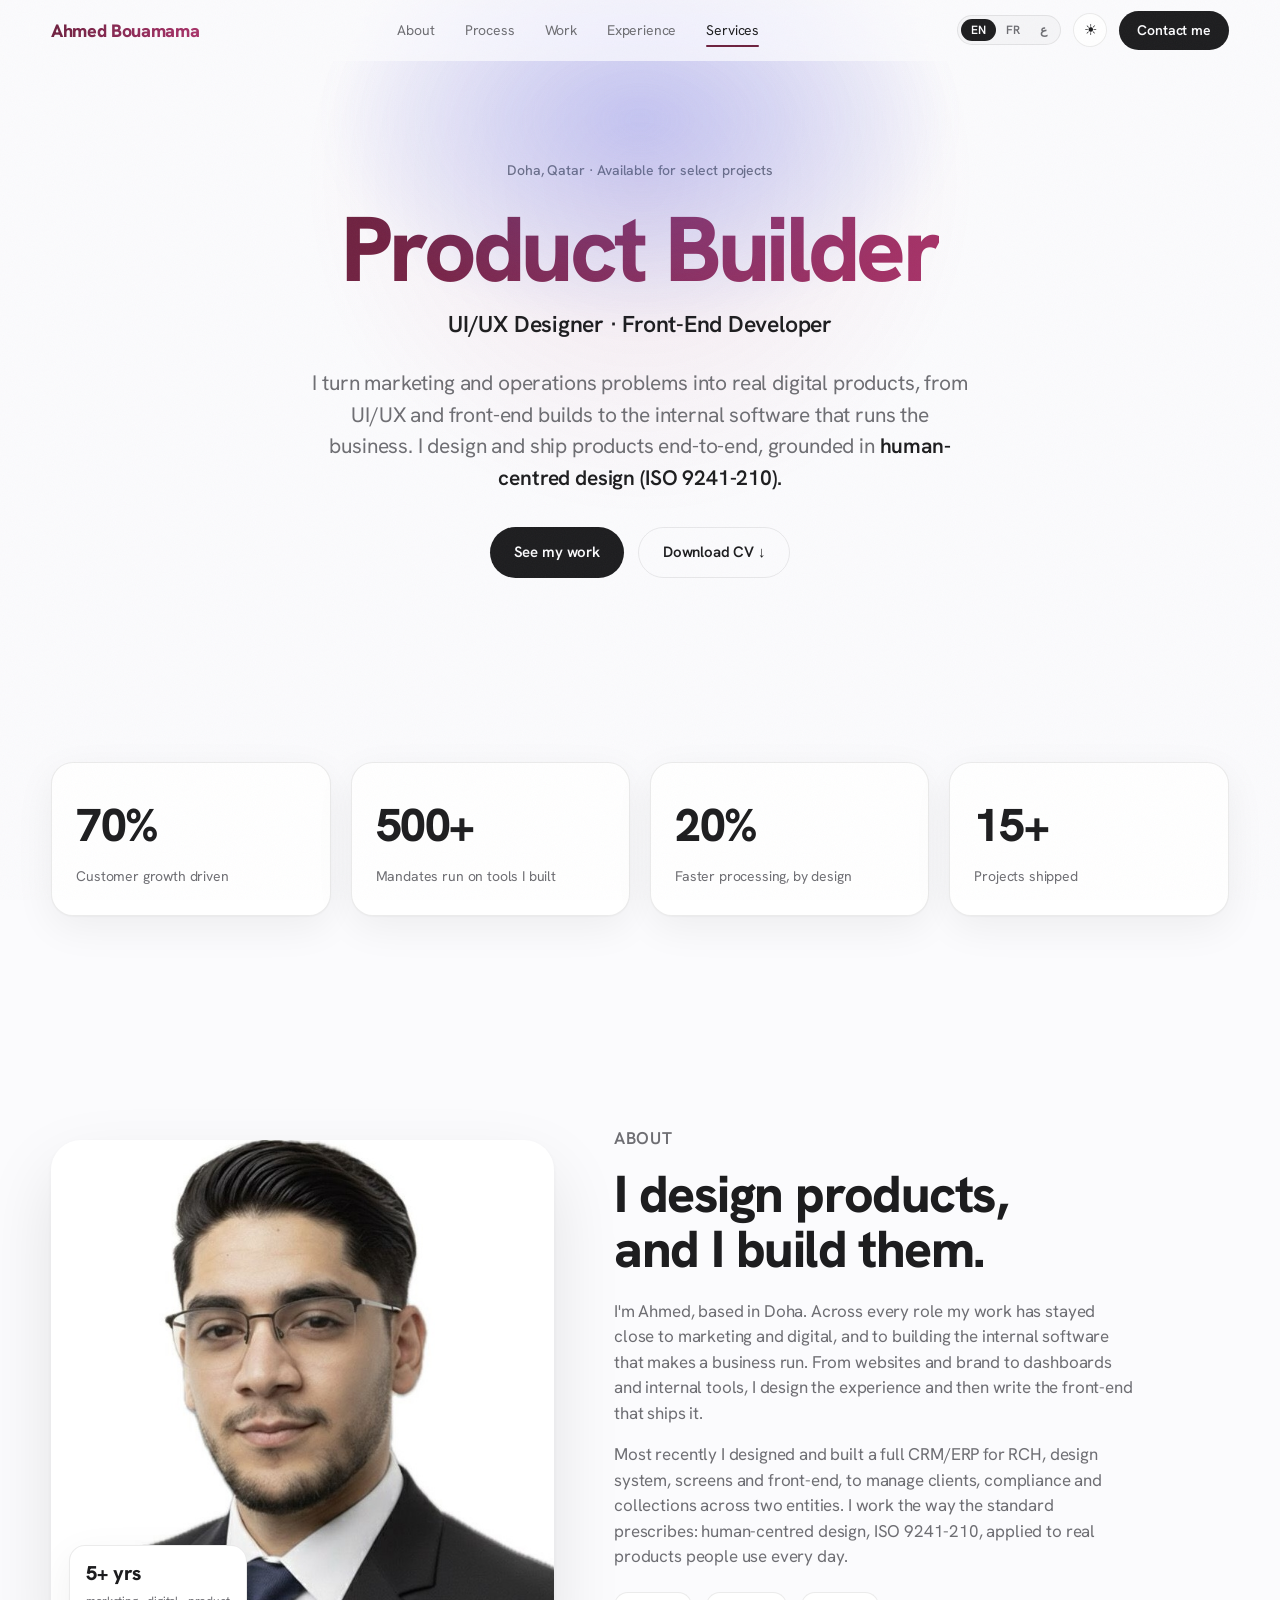
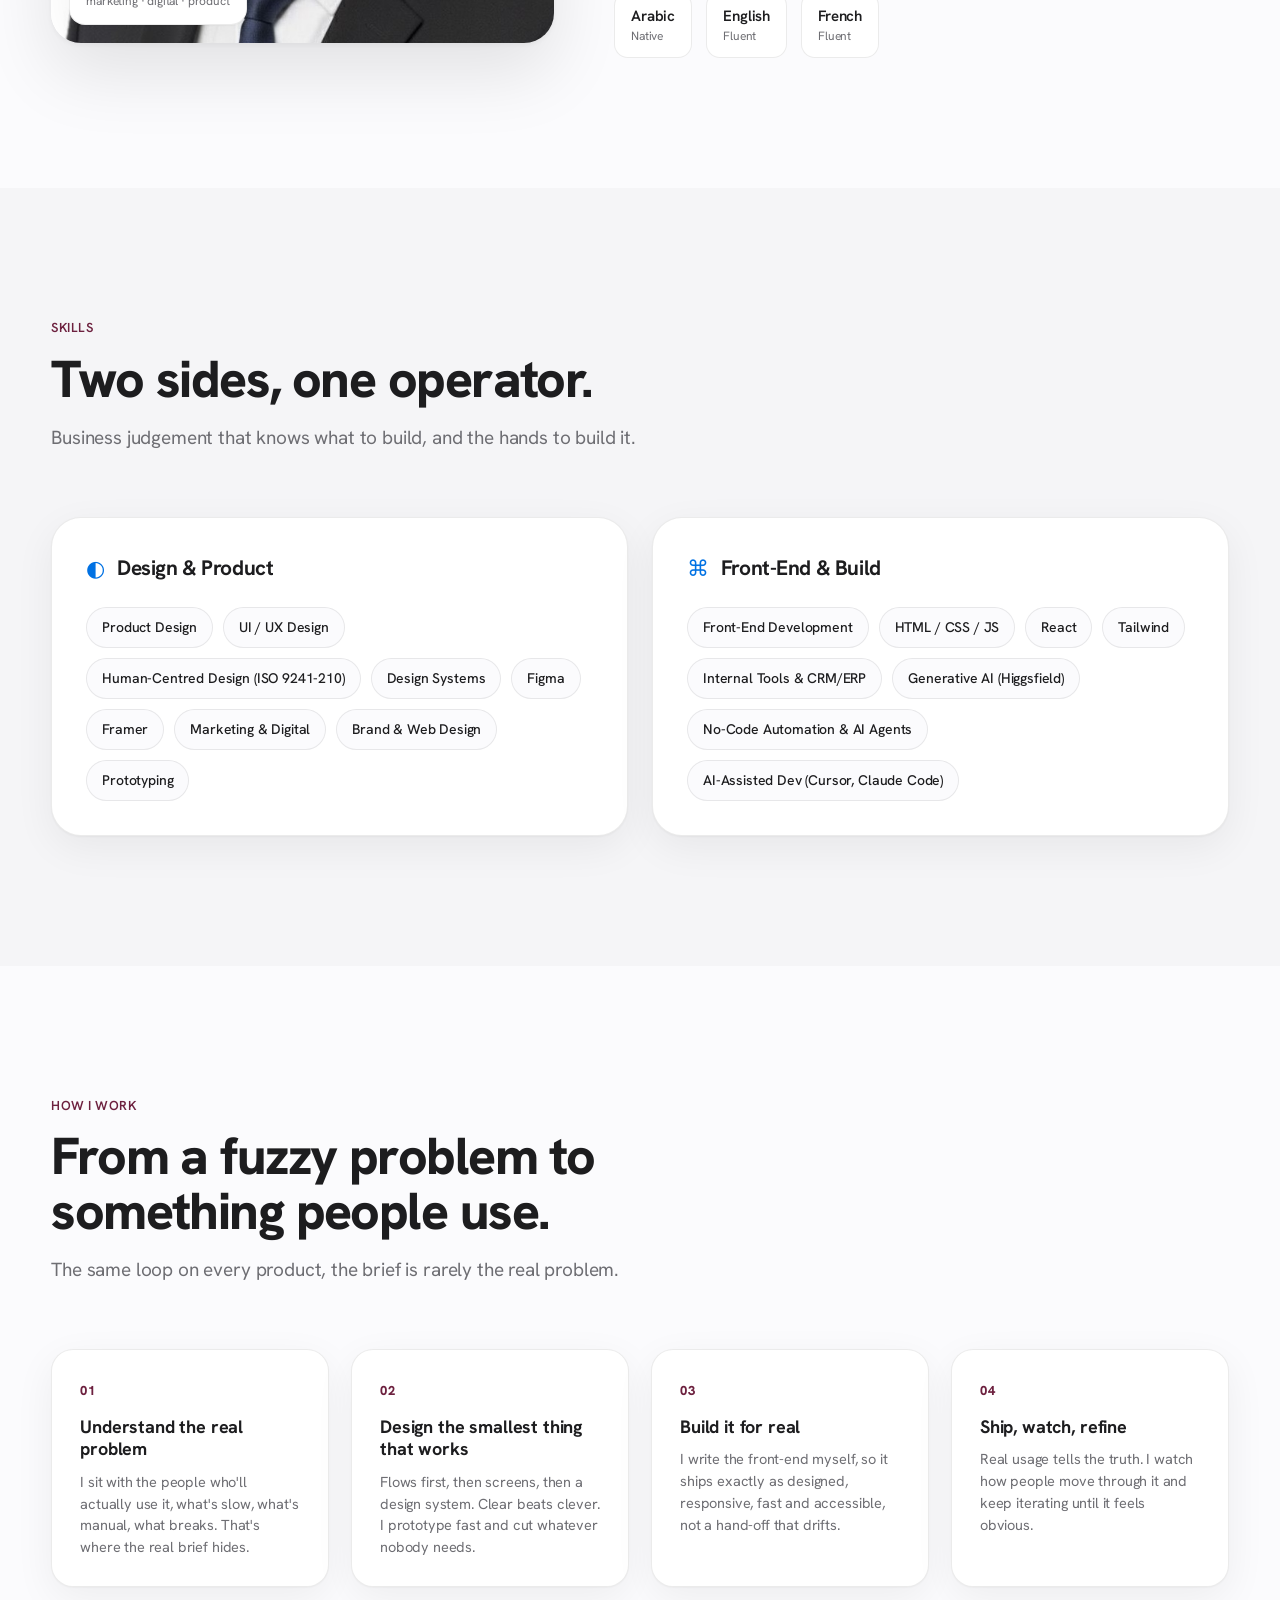
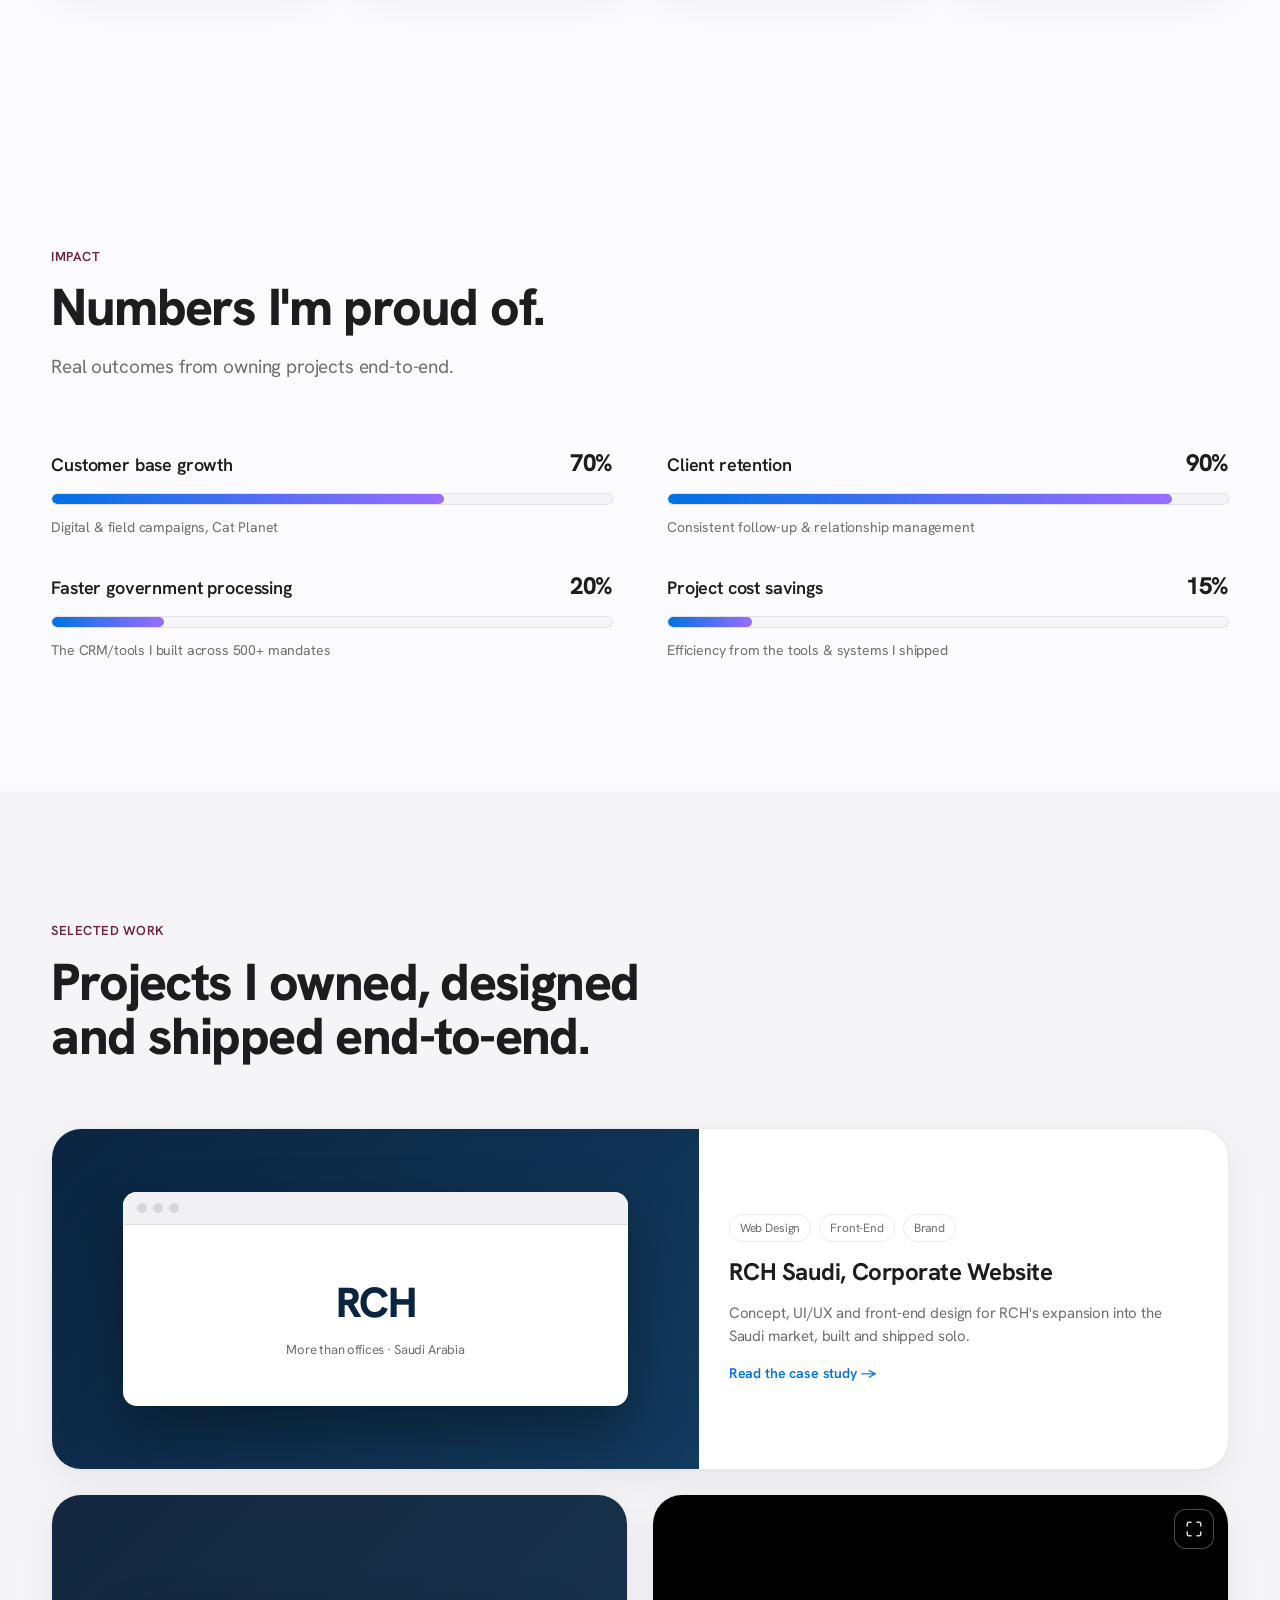
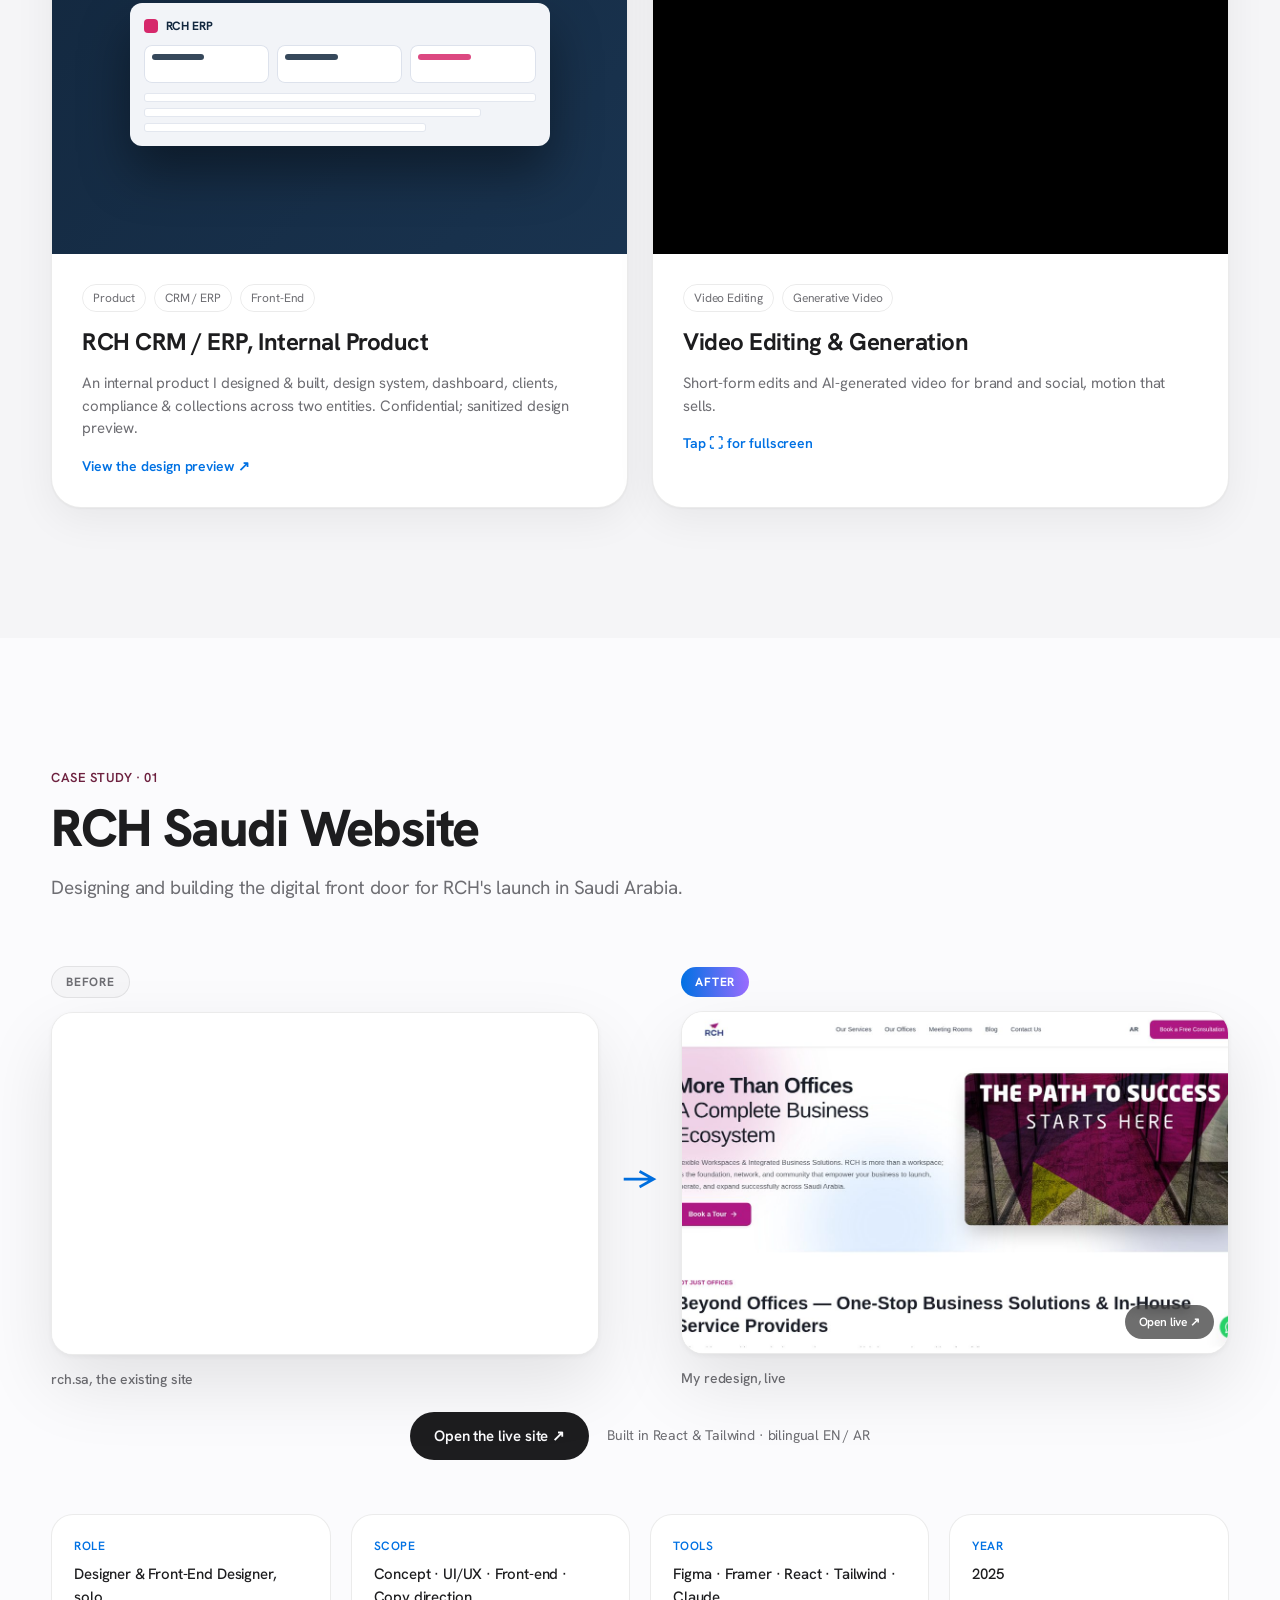
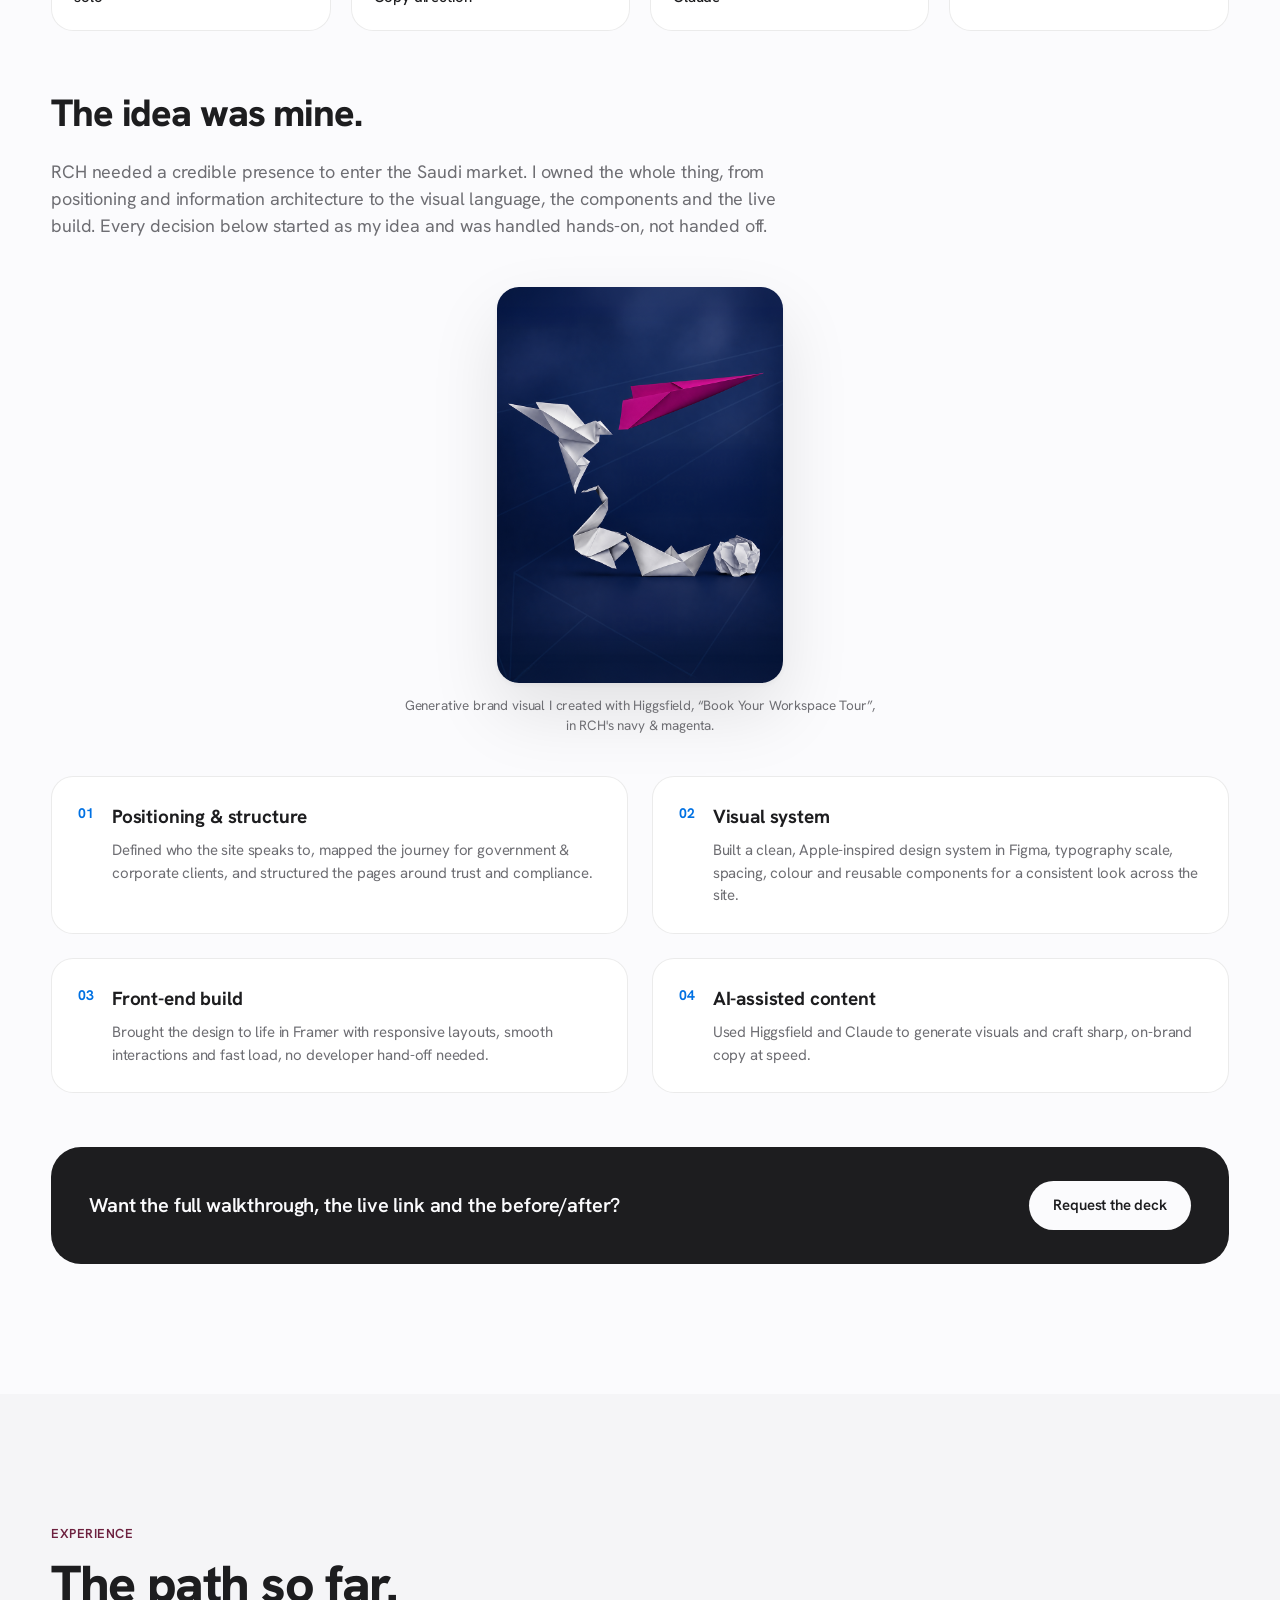
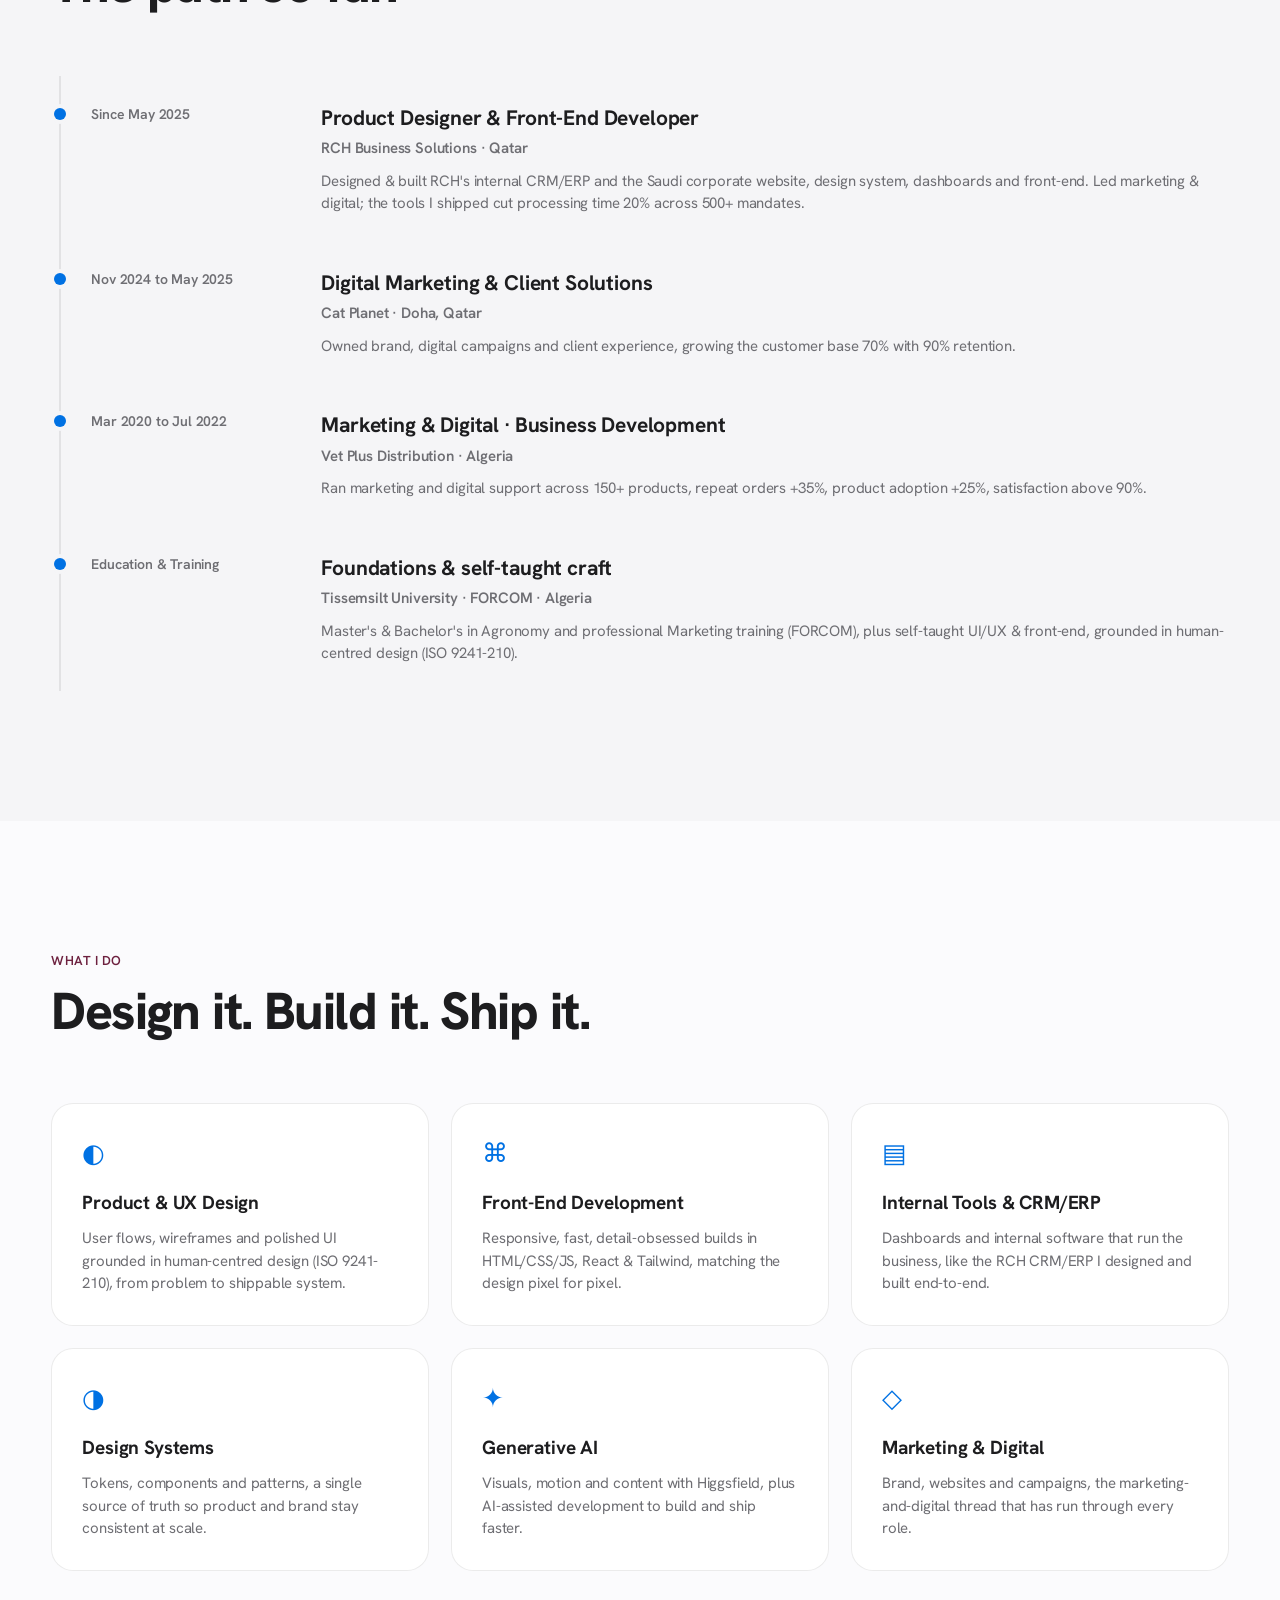
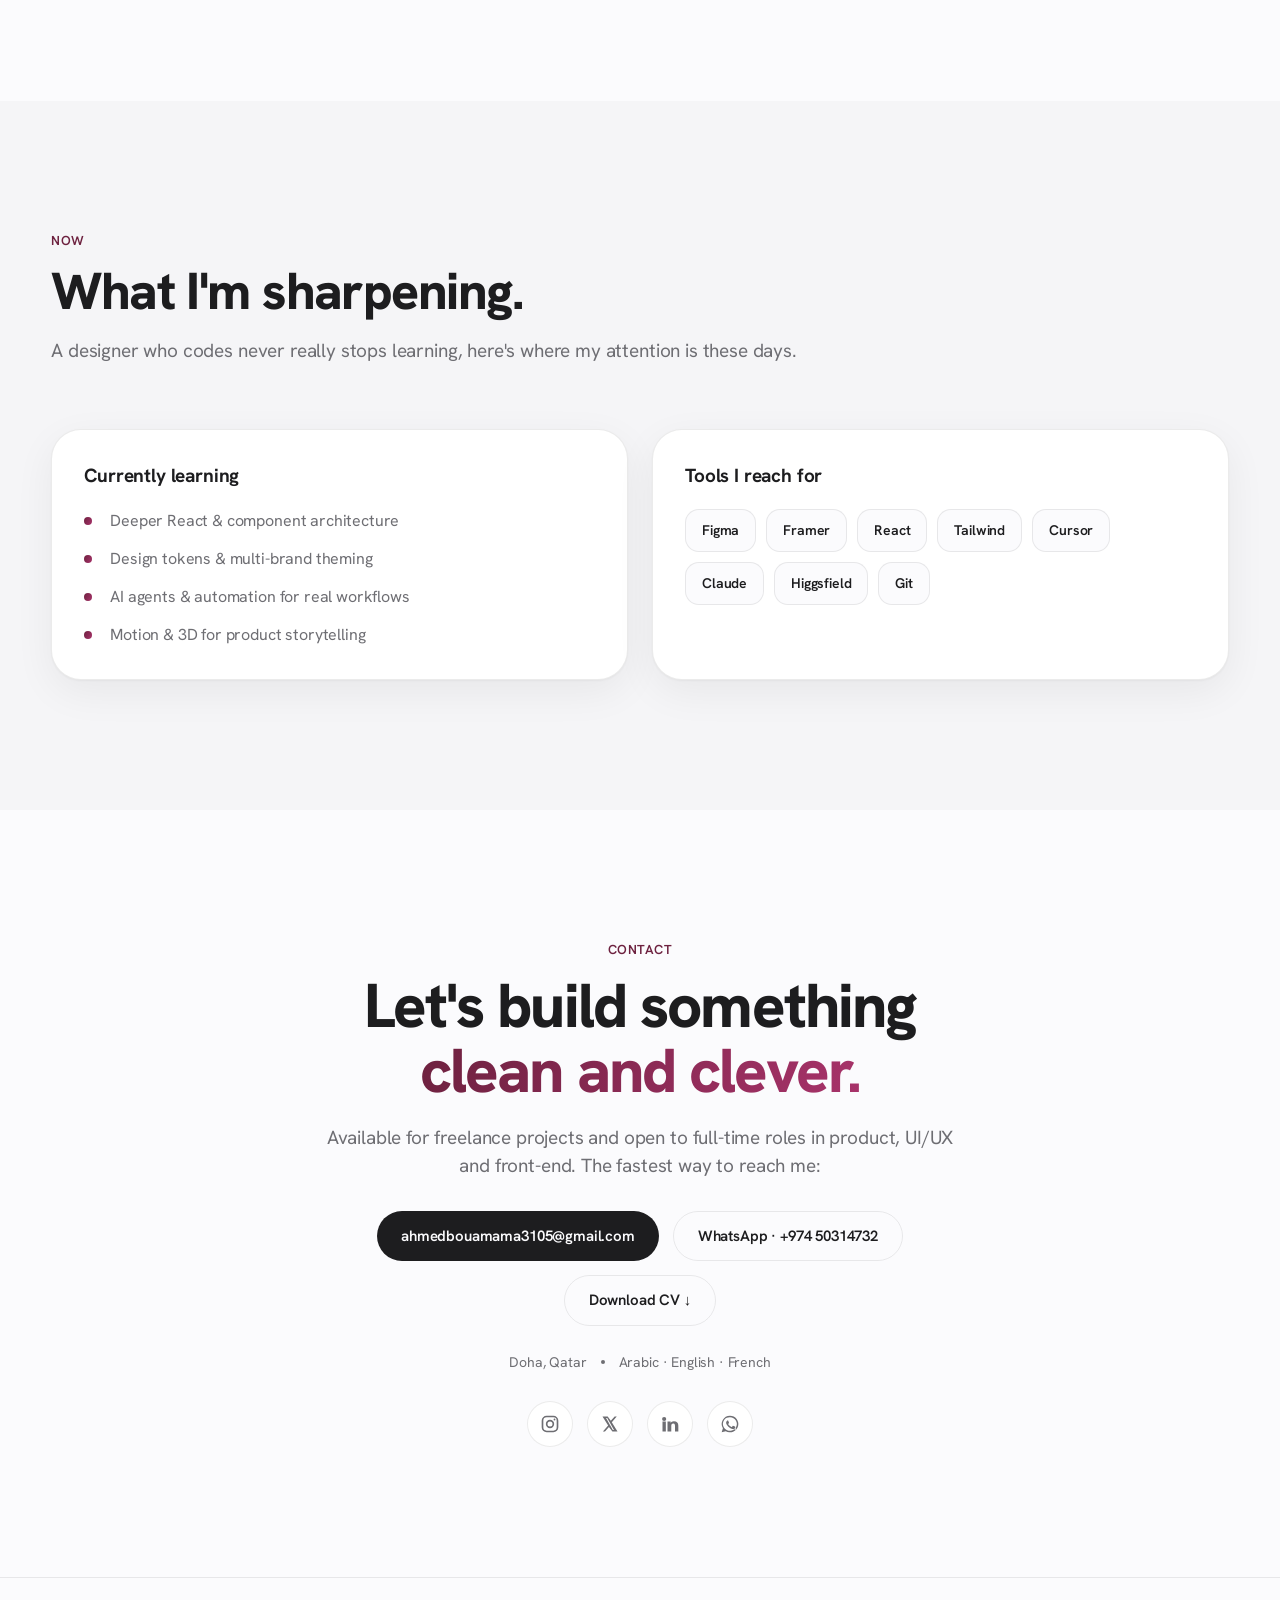
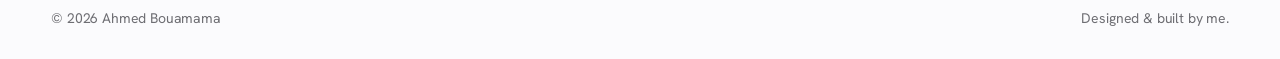
==== commit 22032d09: "Fix broken After panel with a reliable preview screenshot; compact idea visual - Render the redesign" ====
--- a/index.html
+++ b/index.html
@@ -341,9 +341,10 @@
 
           <figure class="ba__item">
             <span class="ba__badge ba__badge--after" data-i18n="ba_after">After</span>
-            <div class="ba__frame">
-              <iframe class="compare__frame" id="rchFrame" src="projects/rch-saudi.html" title="RCH Saudi, live site" loading="lazy"></iframe>
-            </div>
+            <a class="ba__frame ba__frame--link" href="projects/rch-saudi.html" target="_blank" rel="noopener">
+              <img class="compare__frame" src="assets/rch-saudi-preview.jpg" alt="RCH Saudi redesign preview" loading="lazy" />
+              <span class="ba__open" data-i18n="ba_open">Open live ↗</span>
+            </a>
             <figcaption data-i18n="ba_cap2">My redesign, live</figcaption>
           </figure>
         </div>
--- a/css/styles.css
+++ b/css/styles.css
@@ -228,7 +228,11 @@
 .ba__frame{position:relative;aspect-ratio:16/10;border-radius:var(--radius);overflow:hidden;border:1px solid var(--line);box-shadow:var(--shadow-lg);background:#fff}
 .ba__item figcaption{color:var(--muted);font-size:14px;font-weight:500}
 .ba__arrow{font-size:30px;color:var(--accent);font-weight:700}
-.compare__frame{position:absolute;inset:0;width:100%;height:100%;border:0;pointer-events:auto;background:#fff;z-index:1;-webkit-overflow-scrolling:touch}
+.compare__frame{position:absolute;inset:0;width:100%;height:100%;border:0;pointer-events:auto;background:#fff;z-index:1;-webkit-overflow-scrolling:touch;object-fit:cover;transition:transform .5s var(--ease)}
+.ba__frame--link{display:block;text-decoration:none;cursor:pointer}
+.ba__frame--link:hover .compare__frame{transform:scale(1.03)}
+.ba__open{position:absolute;bottom:14px;right:14px;z-index:2;background:rgba(0,0,0,.62);color:#fff;font-size:12px;font-weight:600;padding:8px 14px;border-radius:980px;backdrop-filter:blur(6px);opacity:.92;transition:opacity .25s,transform .25s var(--ease)}
+.ba__frame--link:hover .ba__open{opacity:1;transform:translateY(-2px)}
 /* fallback shown behind the live iframe (in case framing is blocked / offline) */
 .ba__ph{position:absolute;inset:0;display:flex;align-items:center;justify-content:center;background:var(--bg-alt)}
 .ba__ph span{font-size:clamp(22px,3vw,34px);font-weight:800;color:var(--muted);letter-spacing:-.02em}
@@ -371,9 +375,9 @@
 .lightbox__close:hover{background:rgba(255,255,255,.25)}
 
 /* RCH generative visual */
-.rch__visual{margin:0 0 54px;display:flex;flex-direction:column;align-items:center;gap:14px}
-.rch__visual img{max-width:min(560px,100%);max-height:70vh;width:auto;height:auto;border-radius:var(--radius-lg);box-shadow:var(--shadow-lg);display:block}
-.rch__visual figcaption{color:var(--muted);font-size:14px;text-align:center;max-width:540px}
+.rch__visual{margin:0 0 40px;display:flex;flex-direction:column;align-items:center;gap:12px}
+.rch__visual img{max-width:min(360px,80%);max-height:44vh;width:auto;height:auto;border-radius:var(--radius);box-shadow:var(--shadow-lg);display:block}
+.rch__visual figcaption{color:var(--muted);font-size:13.5px;text-align:center;max-width:480px}
 
 /* ===== Case study ===== */
 .case__grid{display:grid;grid-template-columns:repeat(4,1fr);gap:20px;margin-bottom:54px}
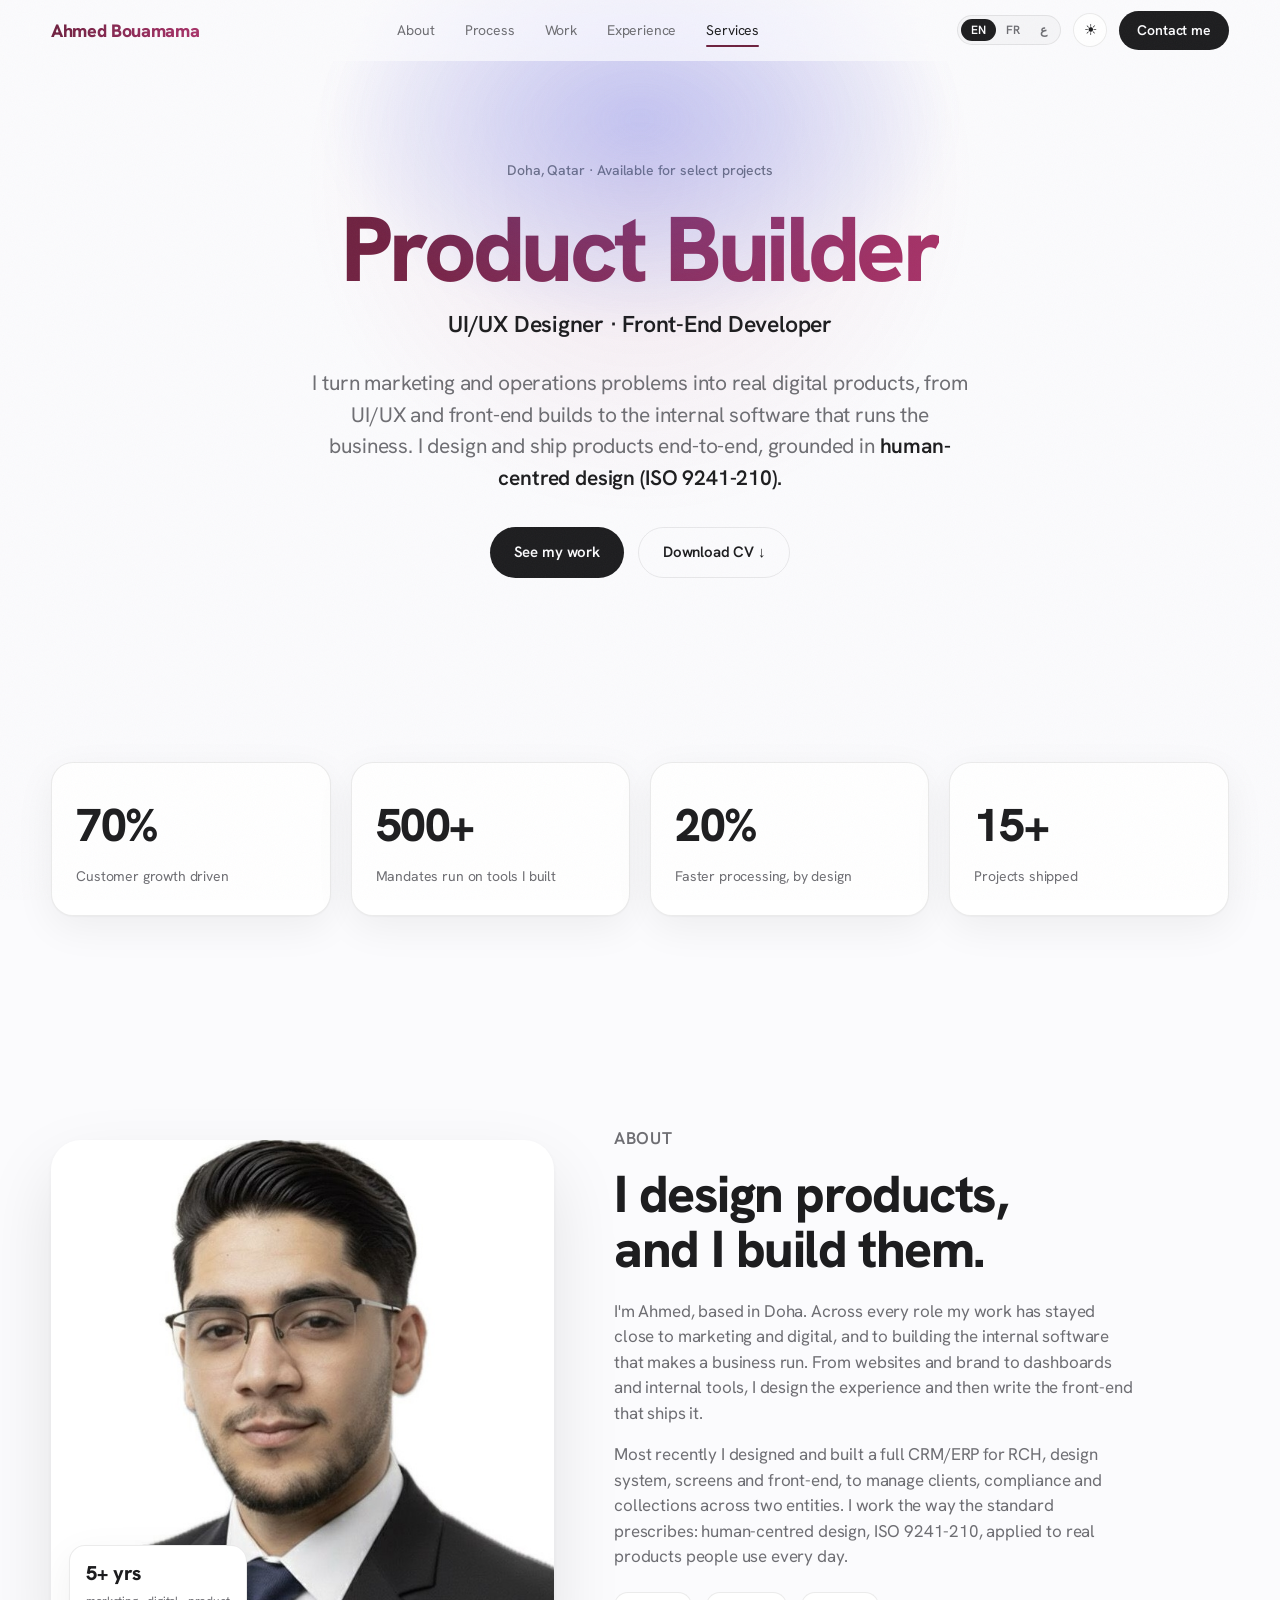
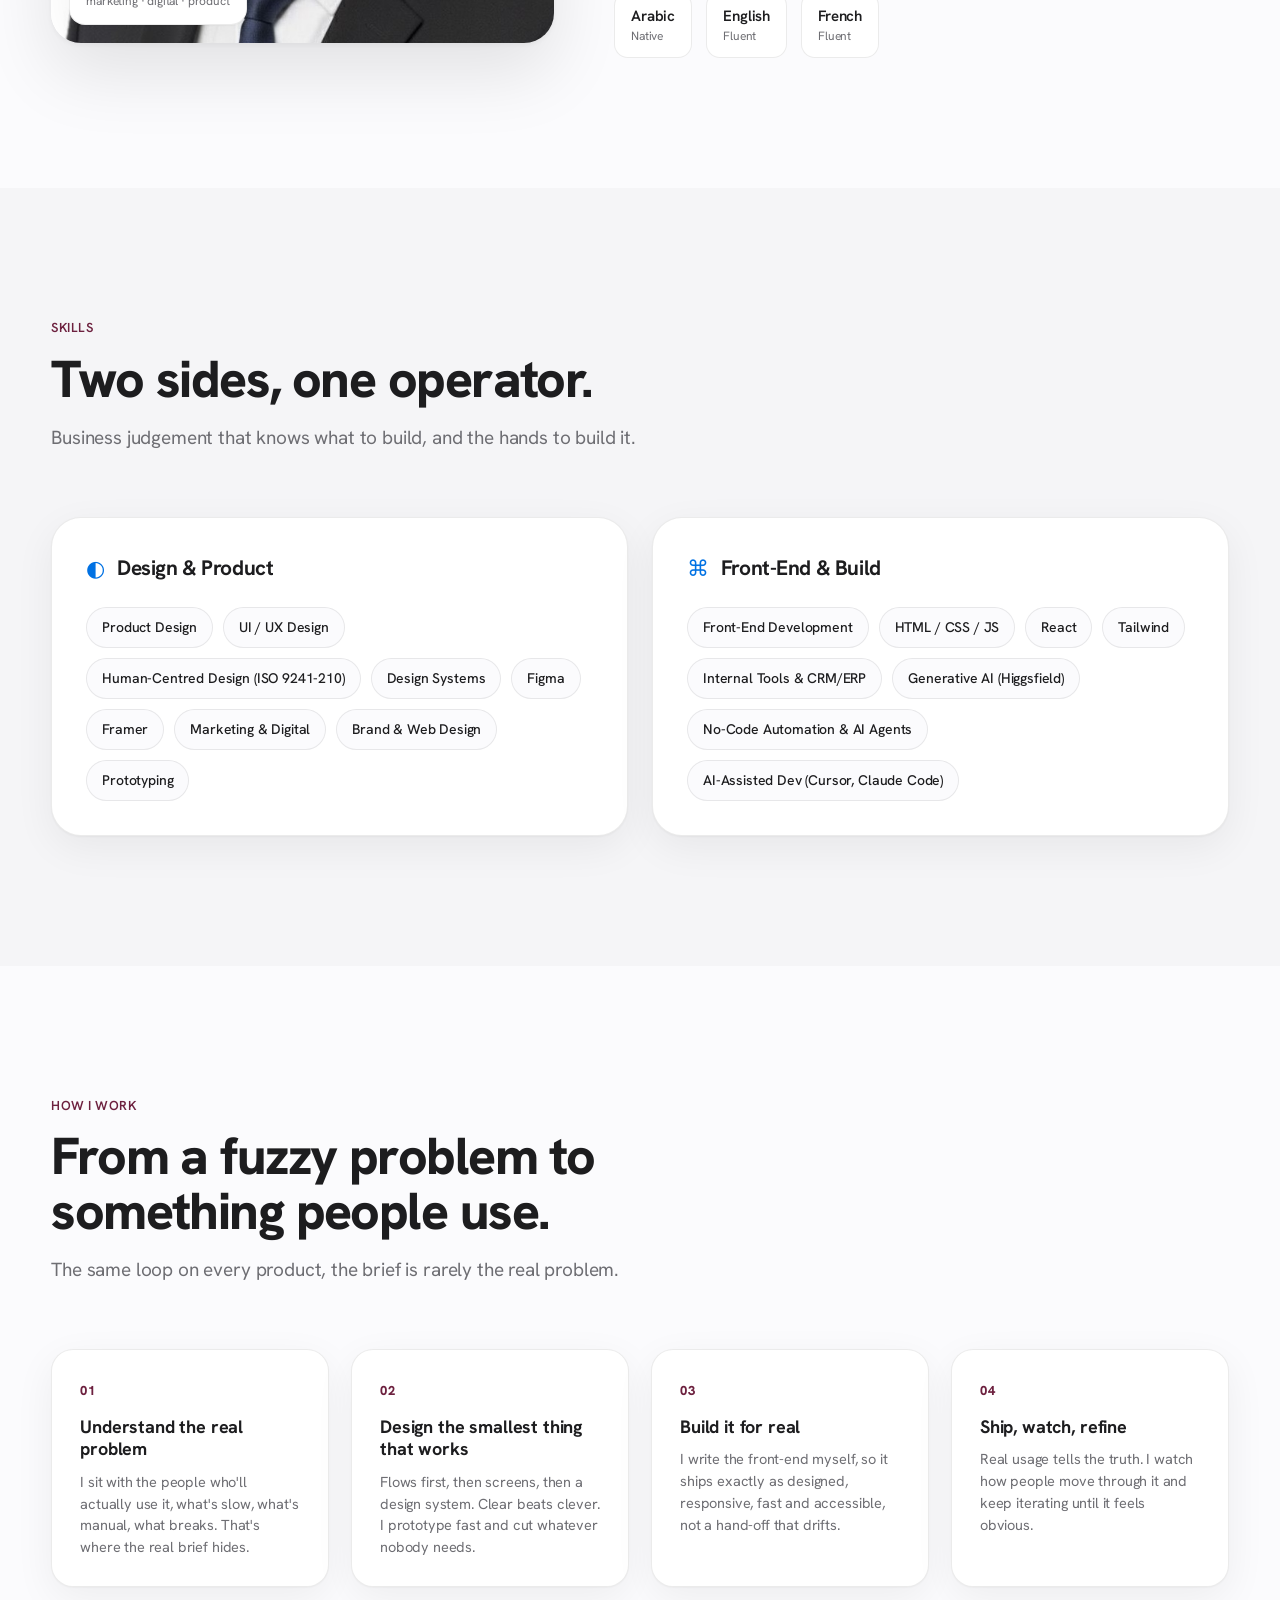
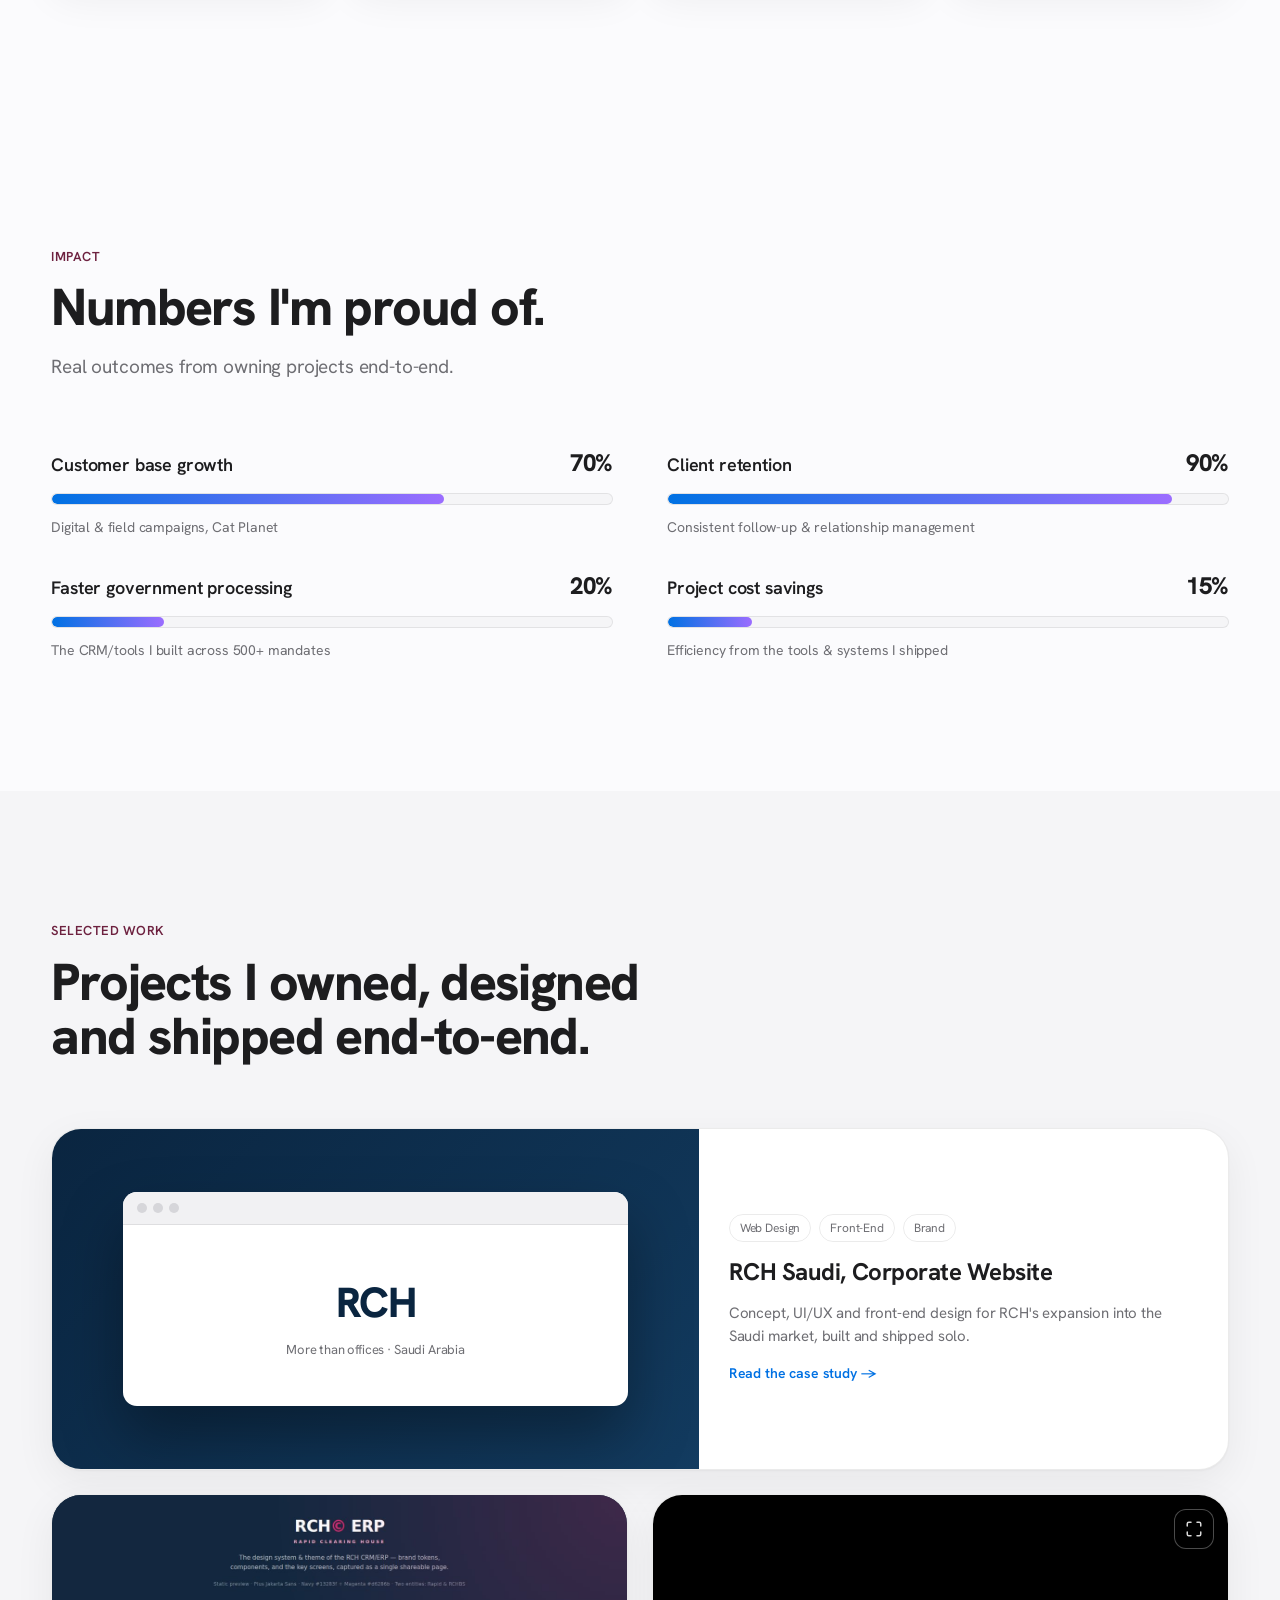
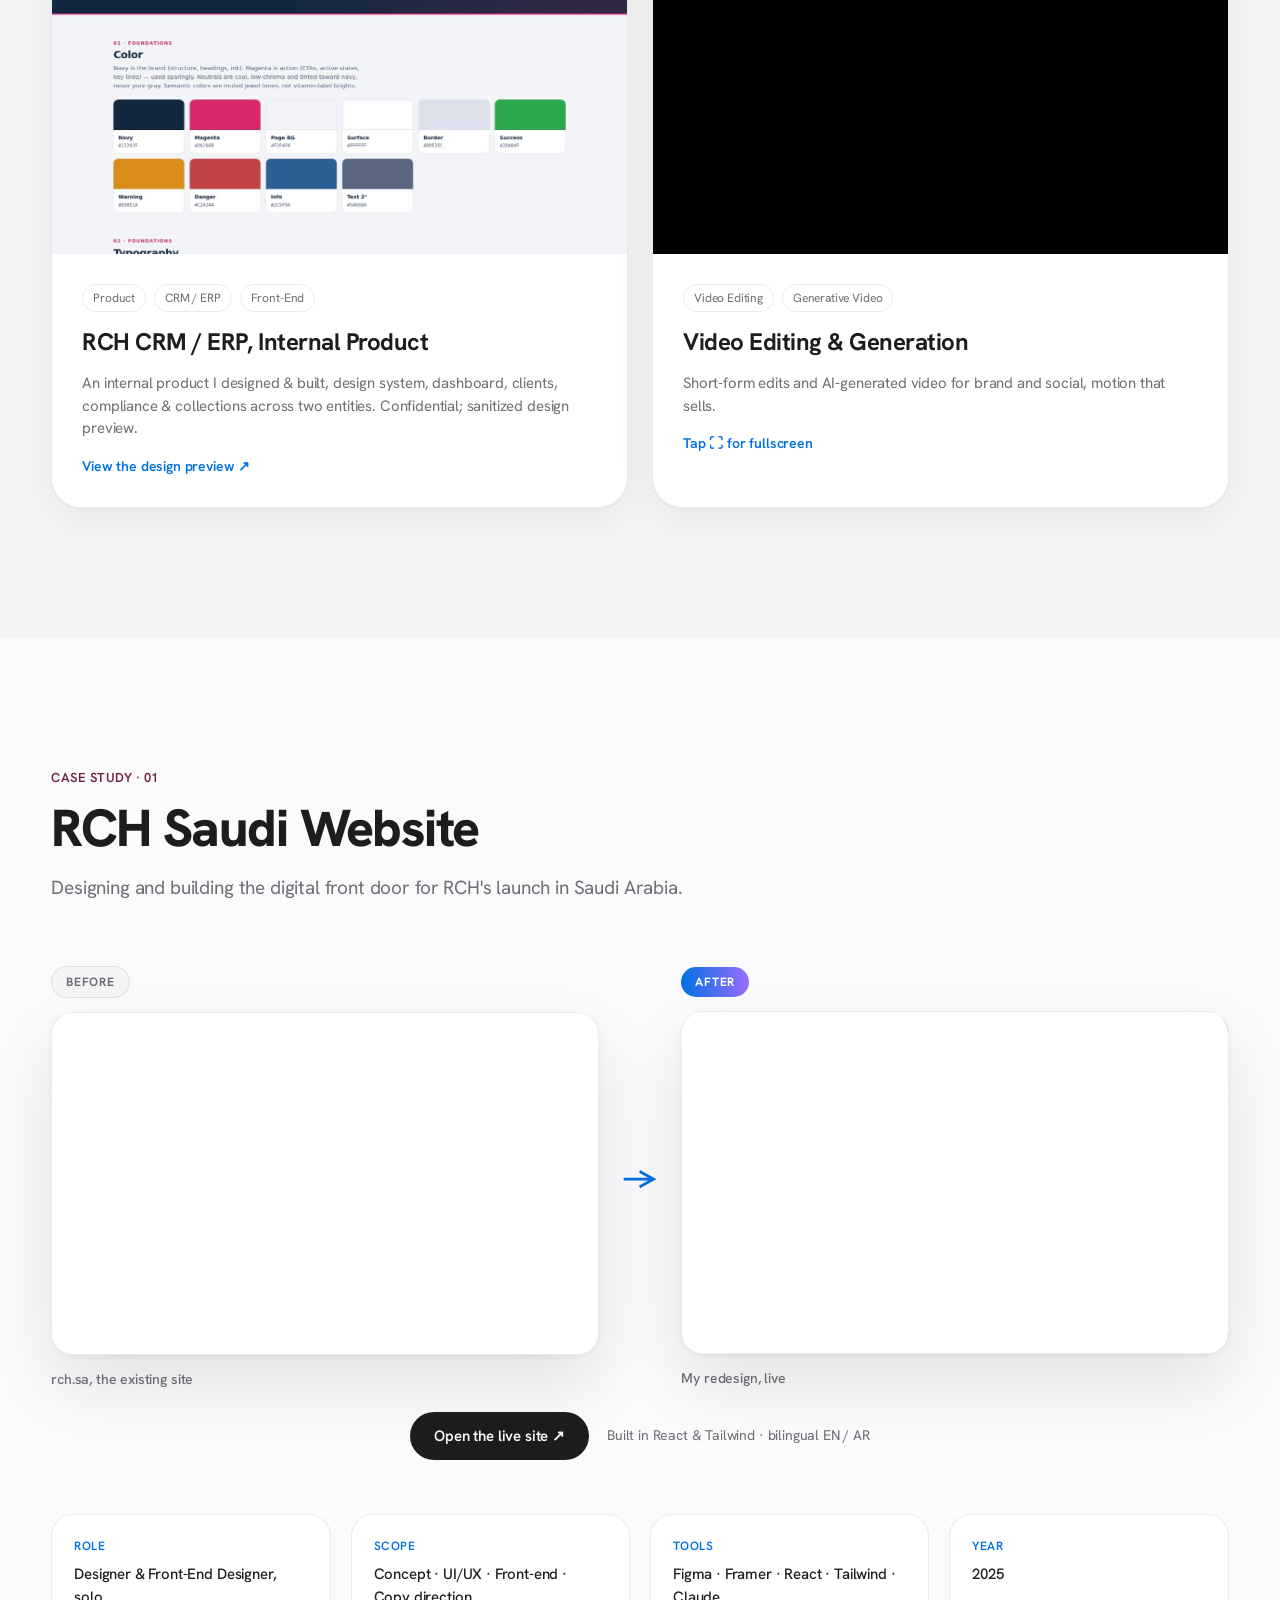
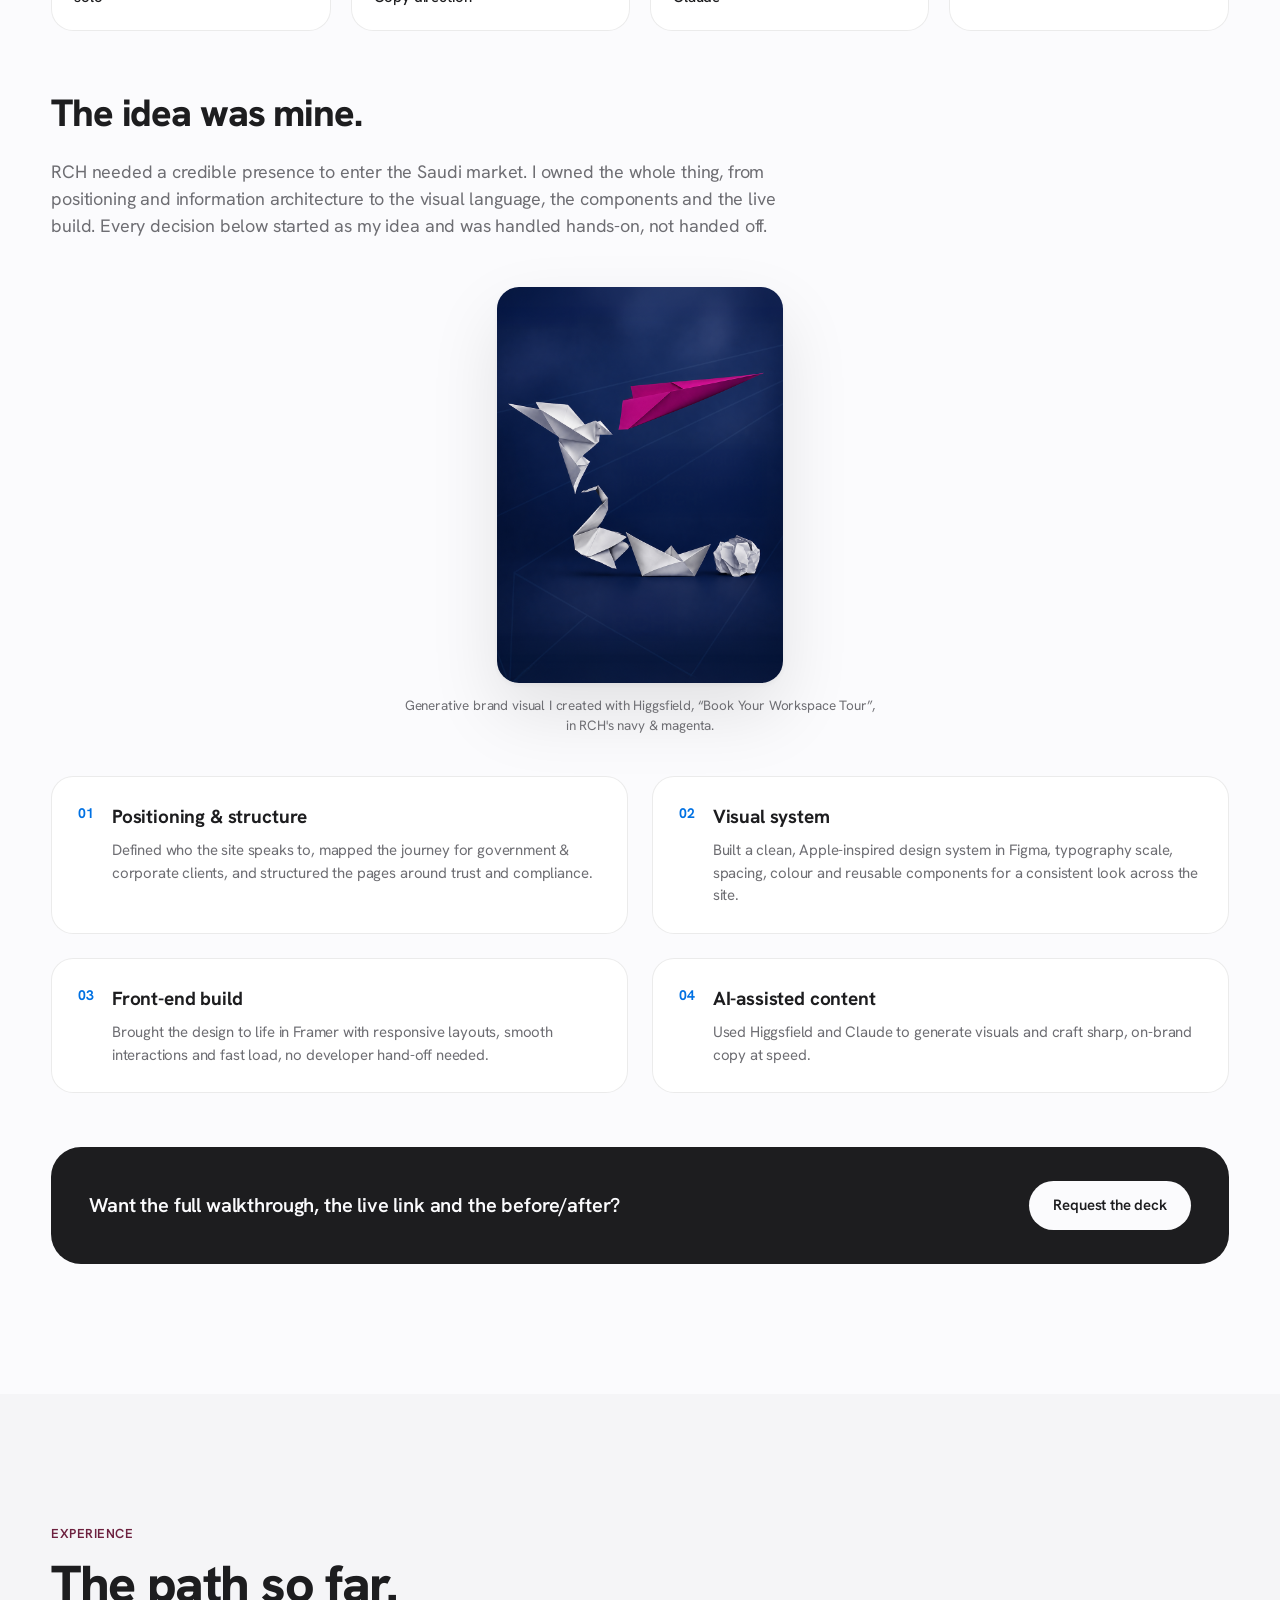
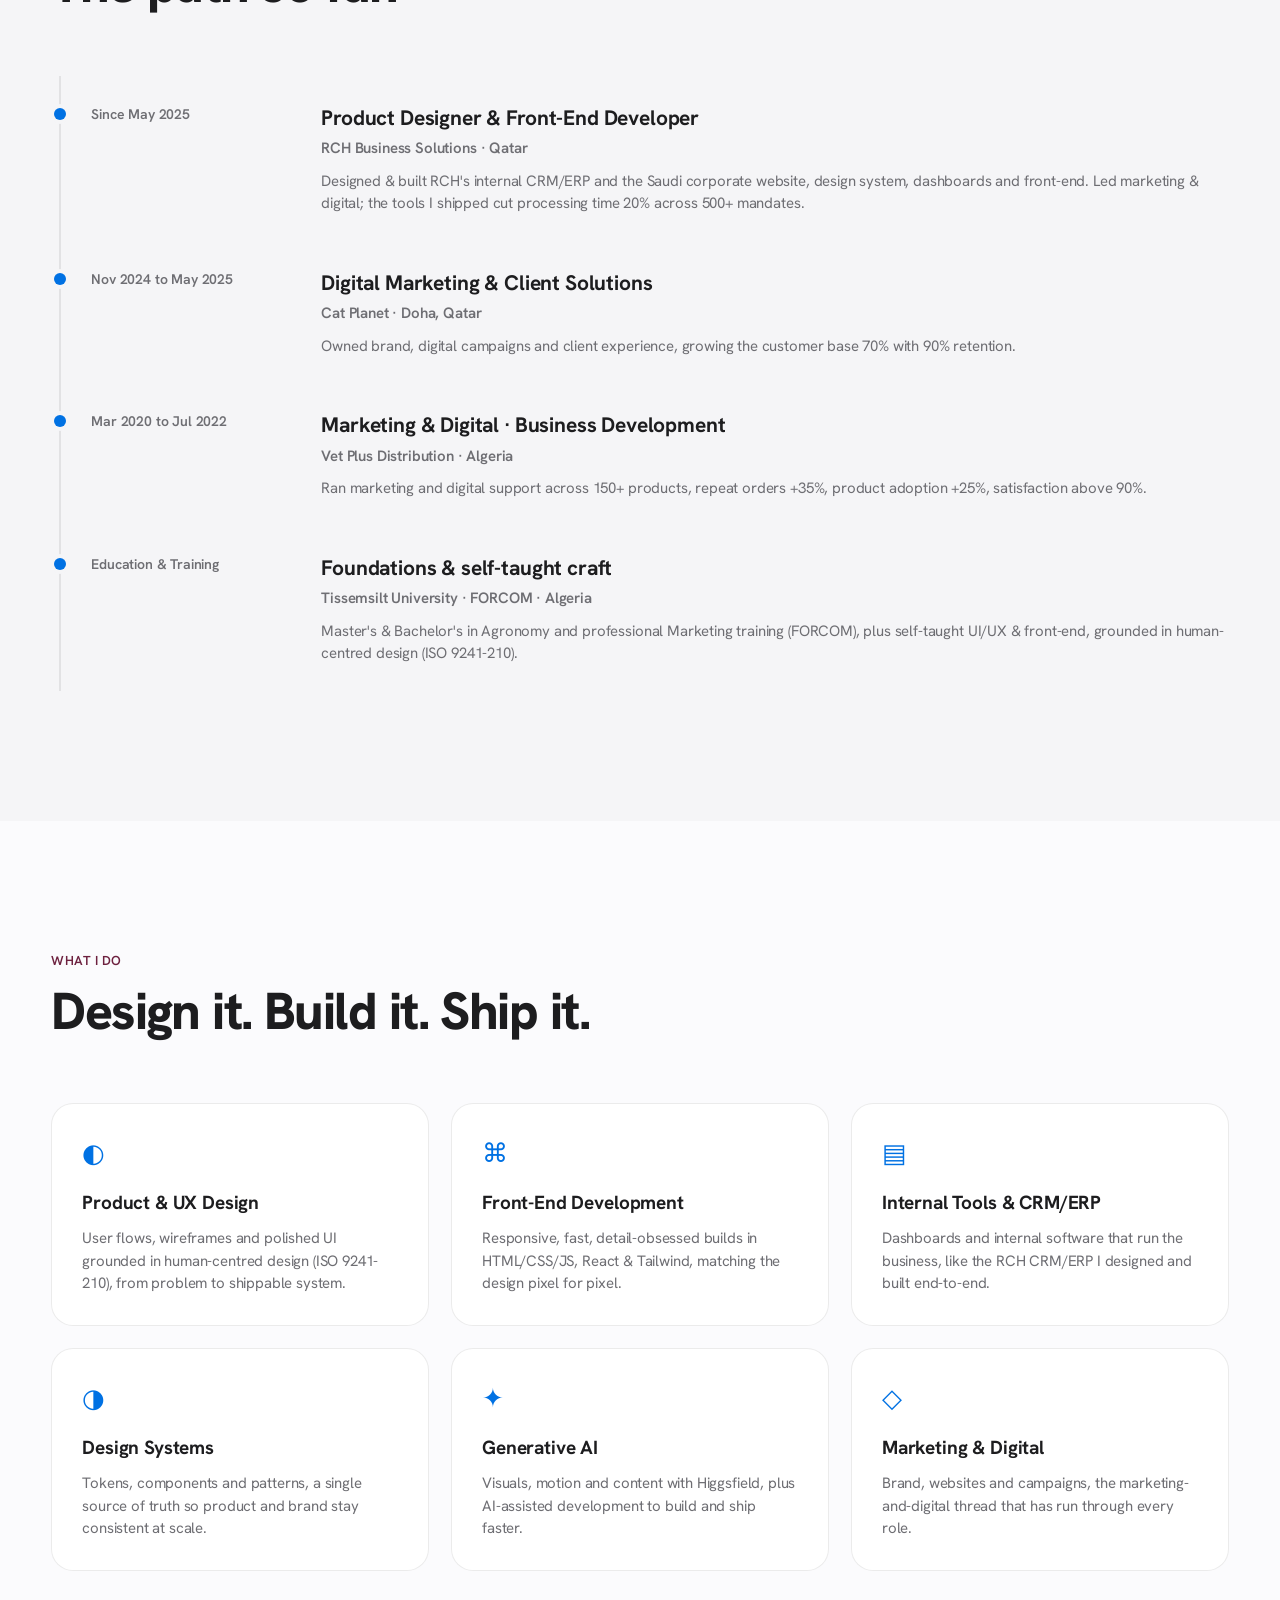
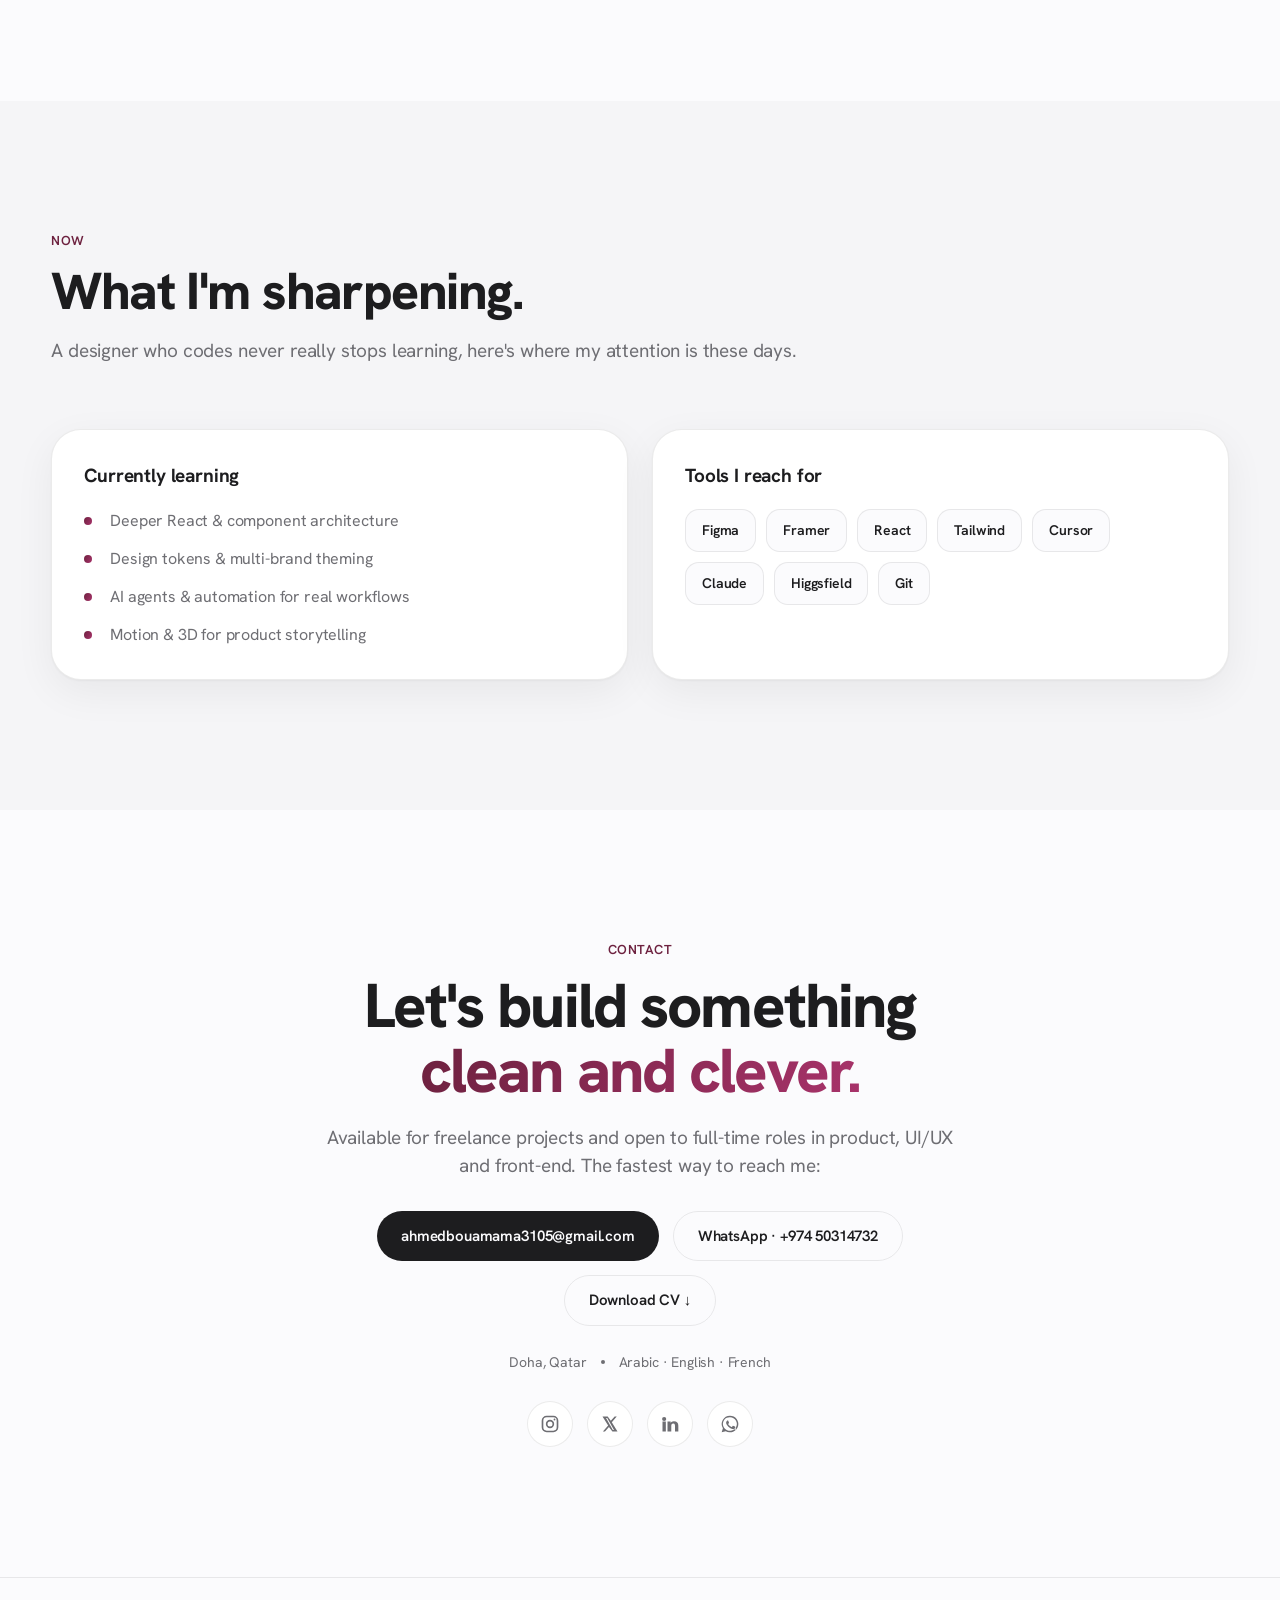
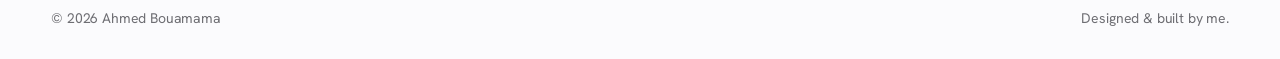
==== commit cfc26e3f: "CRM card shows real preview screenshot; After panel back to live navigable iframe - CRM card: real s" ====
--- a/index.html
+++ b/index.html
@@ -284,13 +284,9 @@
               <span class="card__link" data-i18n="work_c1_l">Read the case study →</span>
             </div>
           </a>
-          <a href="projects/rch-crm.html" target="_blank" rel="noopener" class="card reveal">
-            <div class="card__media card__media--crm">
-              <div class="crm-mock">
-                <div class="crm-mock__bar"><span></span><b>RCH ERP</b></div>
-                <div class="crm-mock__kpis"><i></i><i></i><i></i></div>
-                <div class="crm-mock__rows"><u></u><u></u><u></u></div>
-              </div>
+          <a href="https://sid31-png.github.io/portfolio/projects/rch-crm.html" target="_blank" rel="noopener" class="card reveal">
+            <div class="card__media card__media--shot">
+              <img src="assets/rch-crm-preview.jpg" alt="RCH CRM / ERP design preview" loading="lazy" />
             </div>
             <div class="card__body">
               <div class="card__meta"><span>Product</span><span>CRM / ERP</span><span>Front-End</span></div>
@@ -341,15 +337,15 @@
 
           <figure class="ba__item">
             <span class="ba__badge ba__badge--after" data-i18n="ba_after">After</span>
-            <a class="ba__frame ba__frame--link" href="projects/rch-saudi.html" target="_blank" rel="noopener">
-              <img class="compare__frame" src="assets/rch-saudi-preview.jpg" alt="RCH Saudi redesign preview" loading="lazy" />
-              <span class="ba__open" data-i18n="ba_open">Open live ↗</span>
-            </a>
+            <div class="ba__frame">
+              <img class="compare__frame ba__poster" src="assets/rch-saudi-preview.jpg" alt="RCH Saudi redesign" loading="lazy" />
+              <iframe class="compare__frame" id="rchFrame" src="https://sid31-png.github.io/portfolio/projects/rch-saudi.html" title="RCH Saudi redesign, live" loading="lazy"></iframe>
+            </div>
             <figcaption data-i18n="ba_cap2">My redesign, live</figcaption>
           </figure>
         </div>
         <div class="rch__live reveal">
-          <a href="projects/rch-saudi.html" target="_blank" rel="noopener" class="btn btn--dark" data-i18n="rch_live">Open the live site ↗</a>
+          <a href="https://sid31-png.github.io/portfolio/projects/rch-saudi.html" target="_blank" rel="noopener" class="btn btn--dark" data-i18n="rch_live">Open the live site ↗</a>
           <span class="rch__live-meta" data-i18n="ba_meta">Built in React &amp; Tailwind · bilingual EN / AR</span>
         </div>
 
--- a/css/styles.css
+++ b/css/styles.css
@@ -231,8 +231,12 @@
 .compare__frame{position:absolute;inset:0;width:100%;height:100%;border:0;pointer-events:auto;background:#fff;z-index:1;-webkit-overflow-scrolling:touch;object-fit:cover;transition:transform .5s var(--ease)}
 .ba__frame--link{display:block;text-decoration:none;cursor:pointer}
 .ba__frame--link:hover .compare__frame{transform:scale(1.03)}
-.ba__open{position:absolute;bottom:14px;right:14px;z-index:2;background:rgba(0,0,0,.62);color:#fff;font-size:12px;font-weight:600;padding:8px 14px;border-radius:980px;backdrop-filter:blur(6px);opacity:.92;transition:opacity .25s,transform .25s var(--ease)}
-.ba__frame--link:hover .ba__open{opacity:1;transform:translateY(-2px)}
+.ba__poster{z-index:0;object-fit:cover;object-position:top}
+#rchFrame{z-index:1}
+/* screenshot-style card media (CRM, etc.) */
+.card__media--shot{background:#13283f;padding:0}
+.card__media--shot img{position:absolute;inset:0;width:100%;height:100%;object-fit:cover;object-position:top;transition:transform .6s var(--ease)}
+.card:hover .card__media--shot img{transform:scale(1.05)}
 /* fallback shown behind the live iframe (in case framing is blocked / offline) */
 .ba__ph{position:absolute;inset:0;display:flex;align-items:center;justify-content:center;background:var(--bg-alt)}
 .ba__ph span{font-size:clamp(22px,3vw,34px);font-weight:800;color:var(--muted);letter-spacing:-.02em}
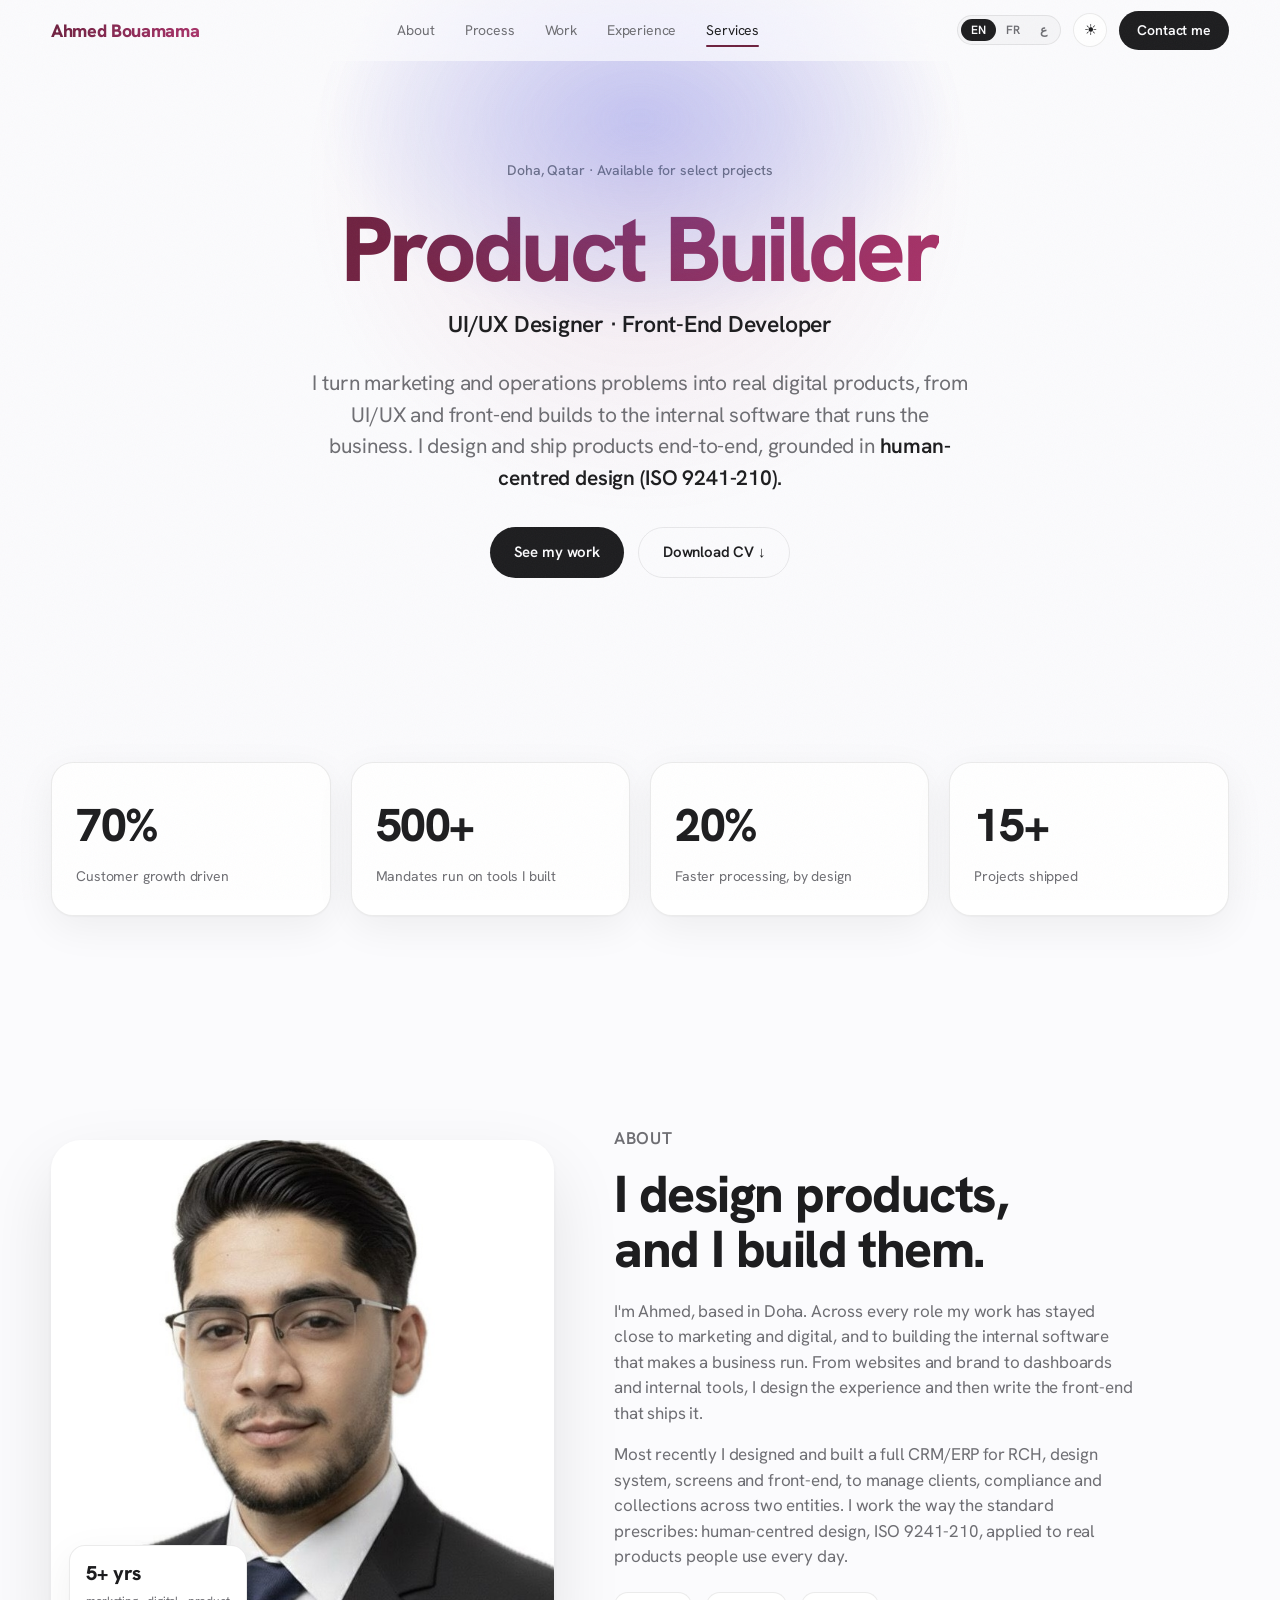
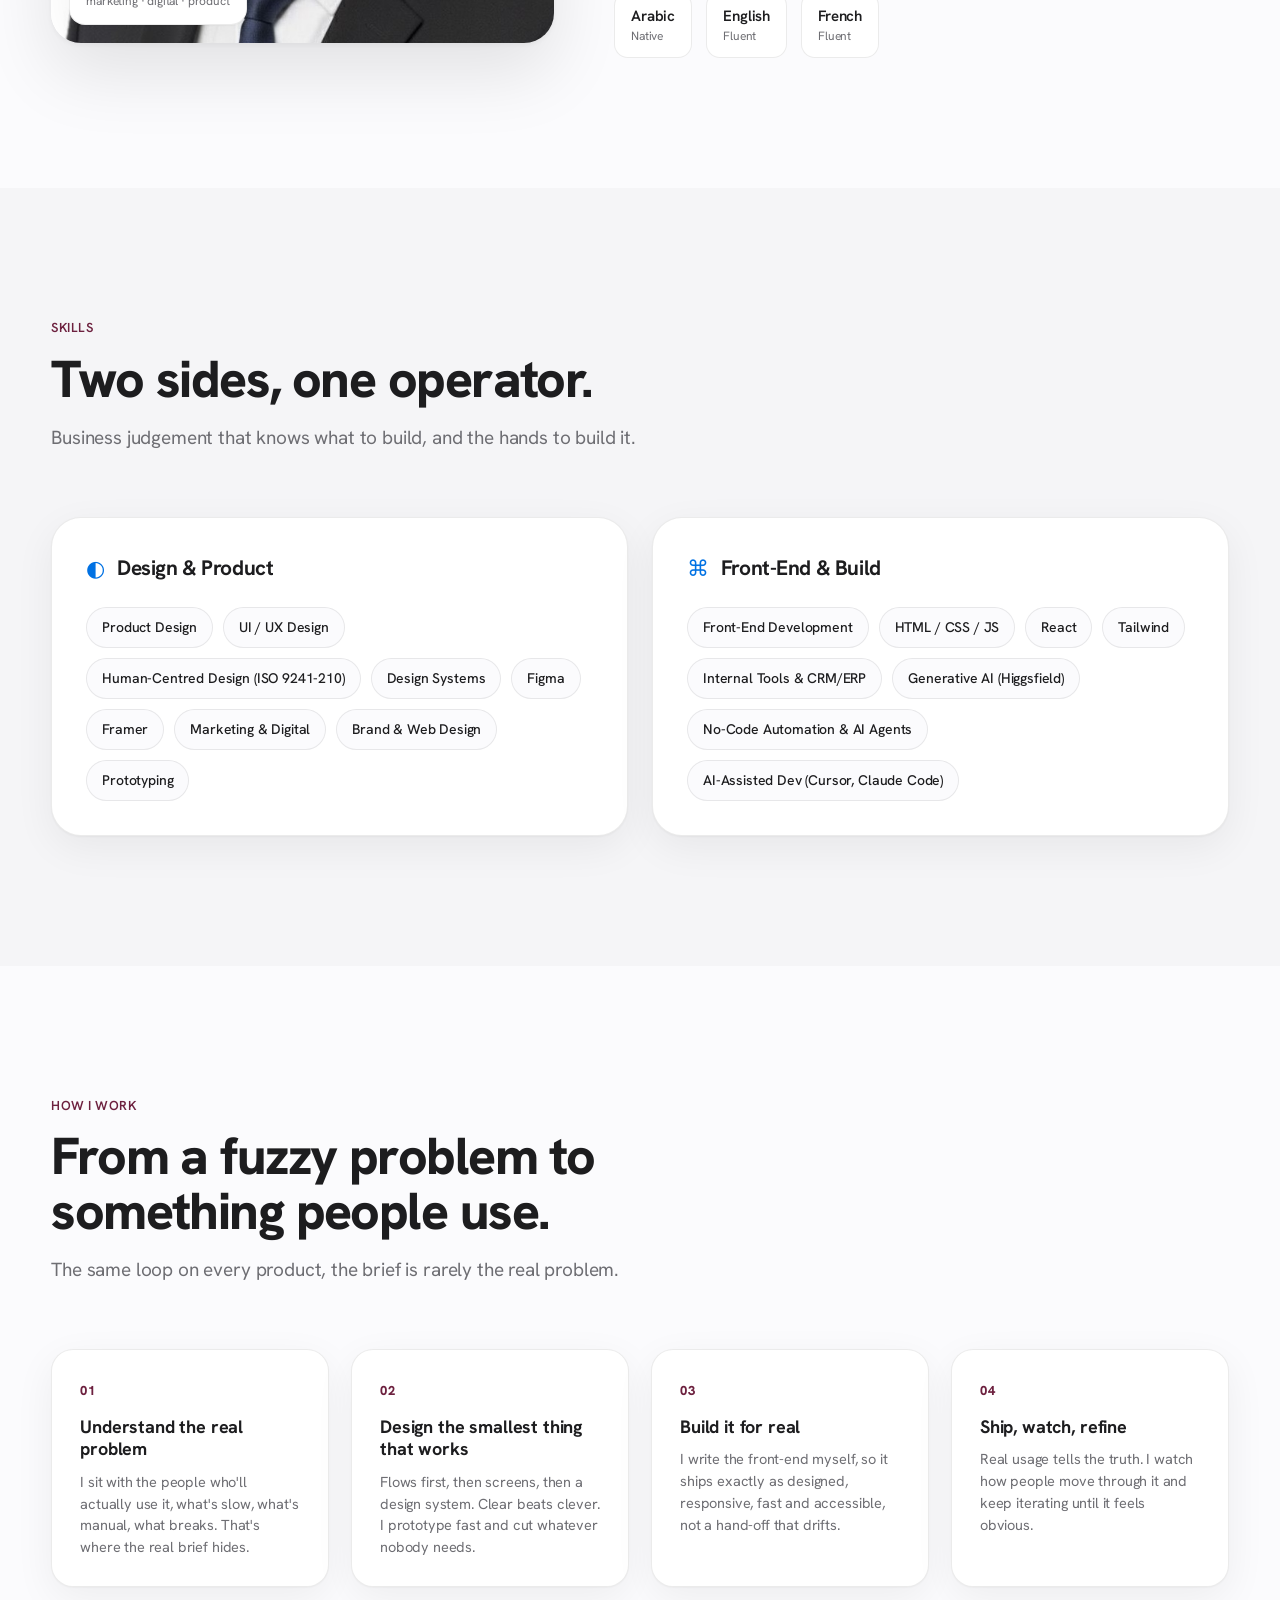
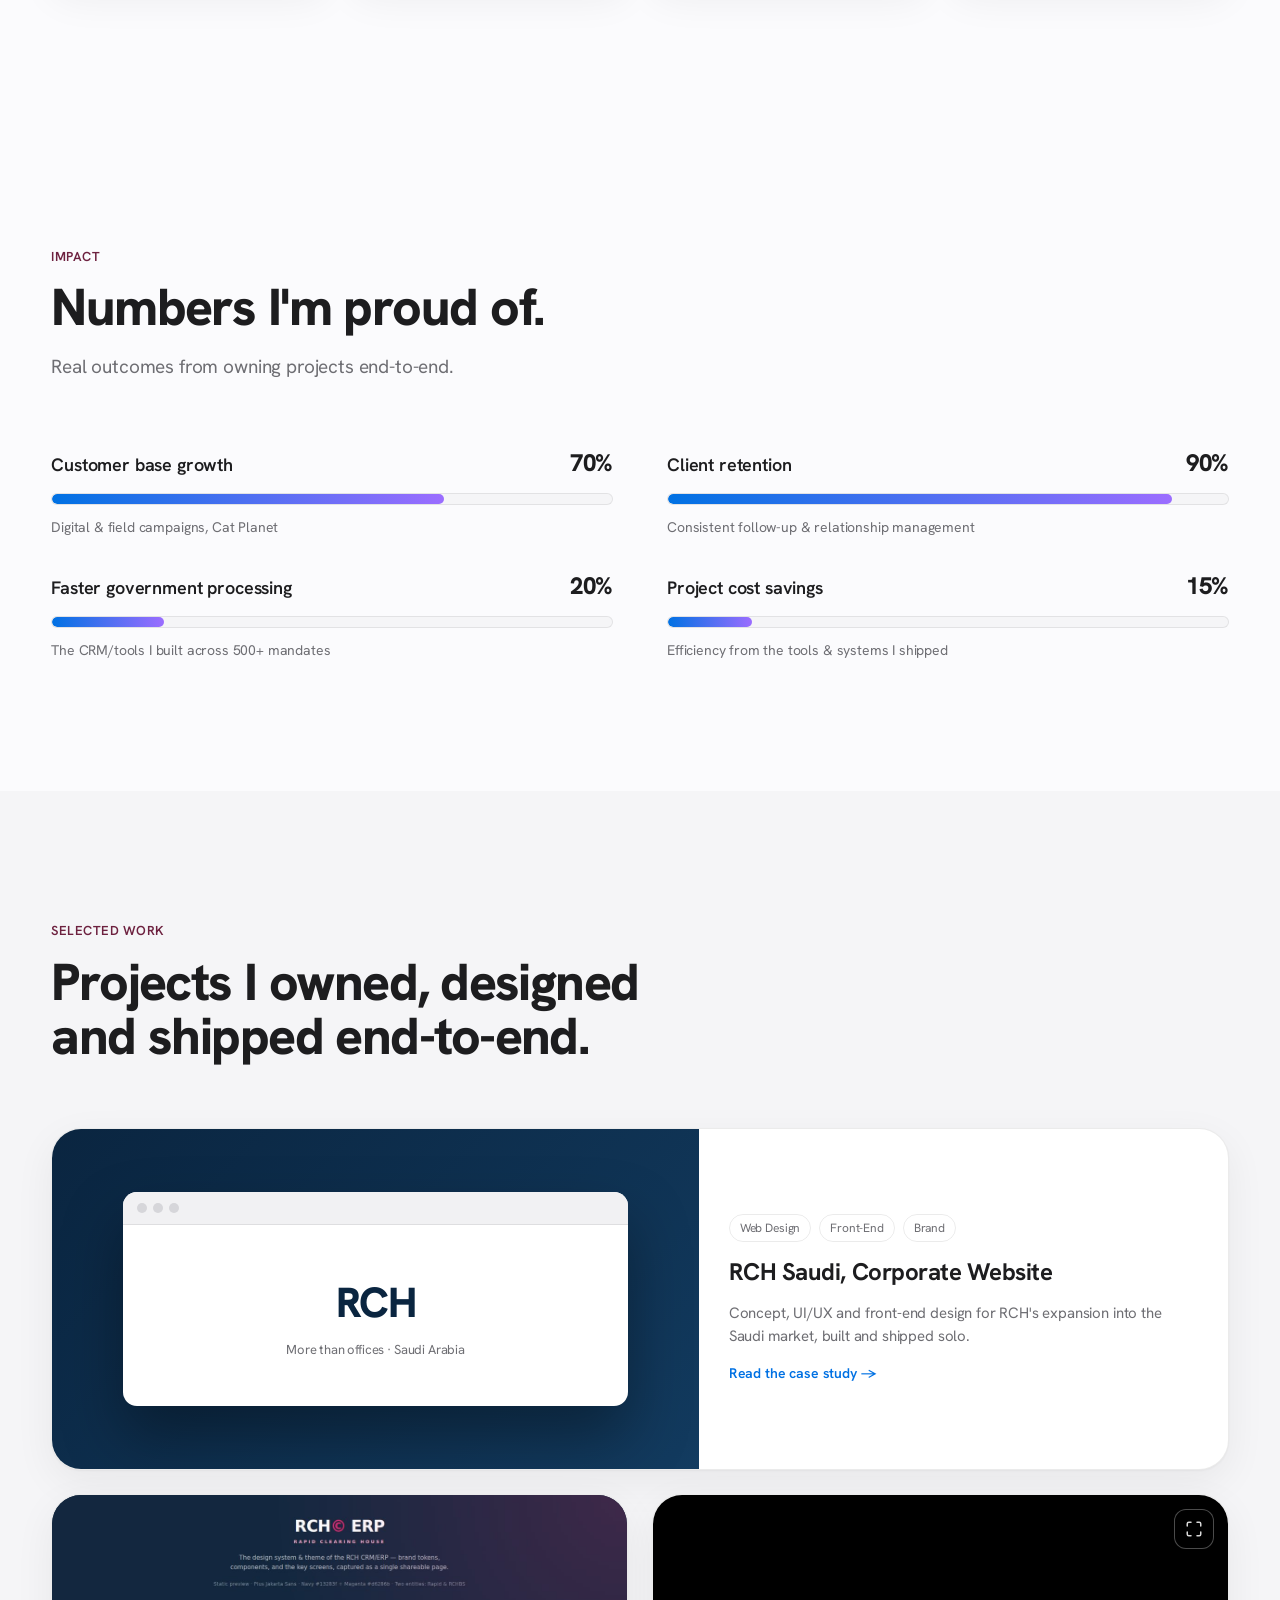
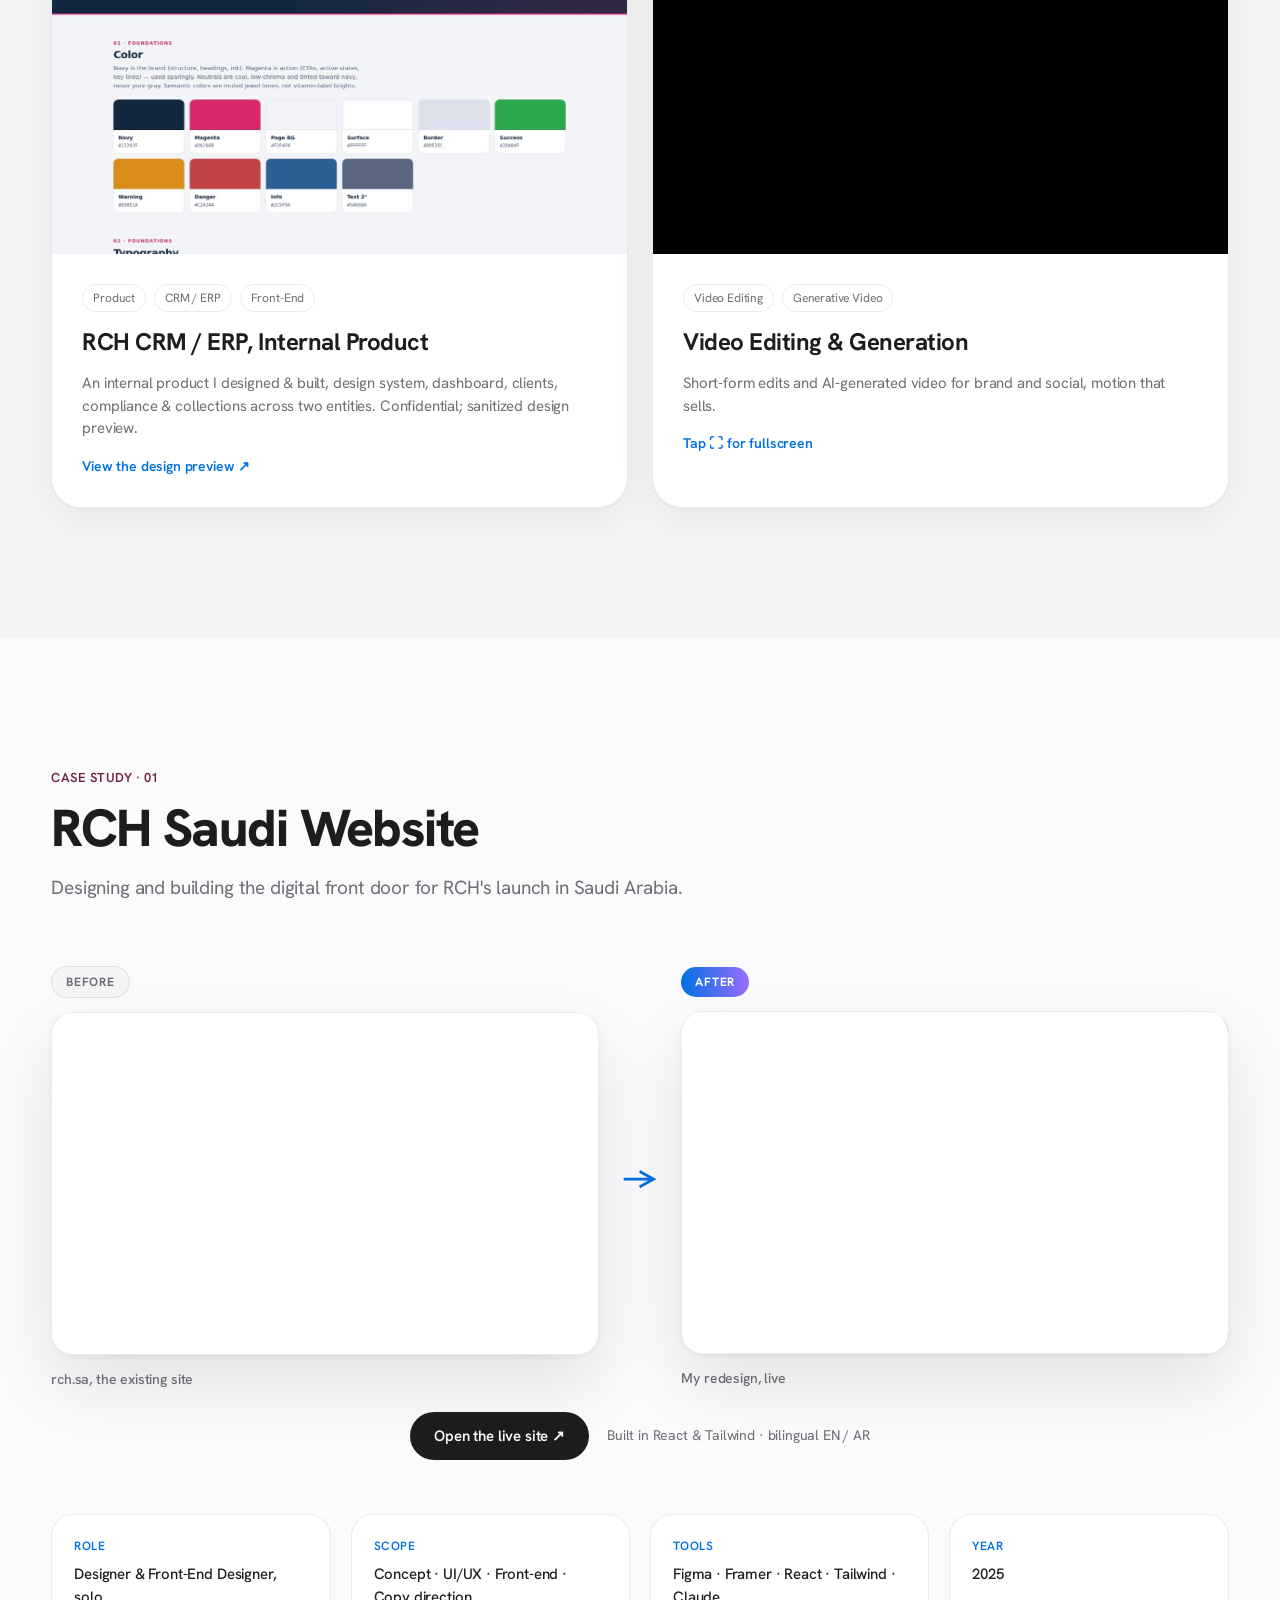
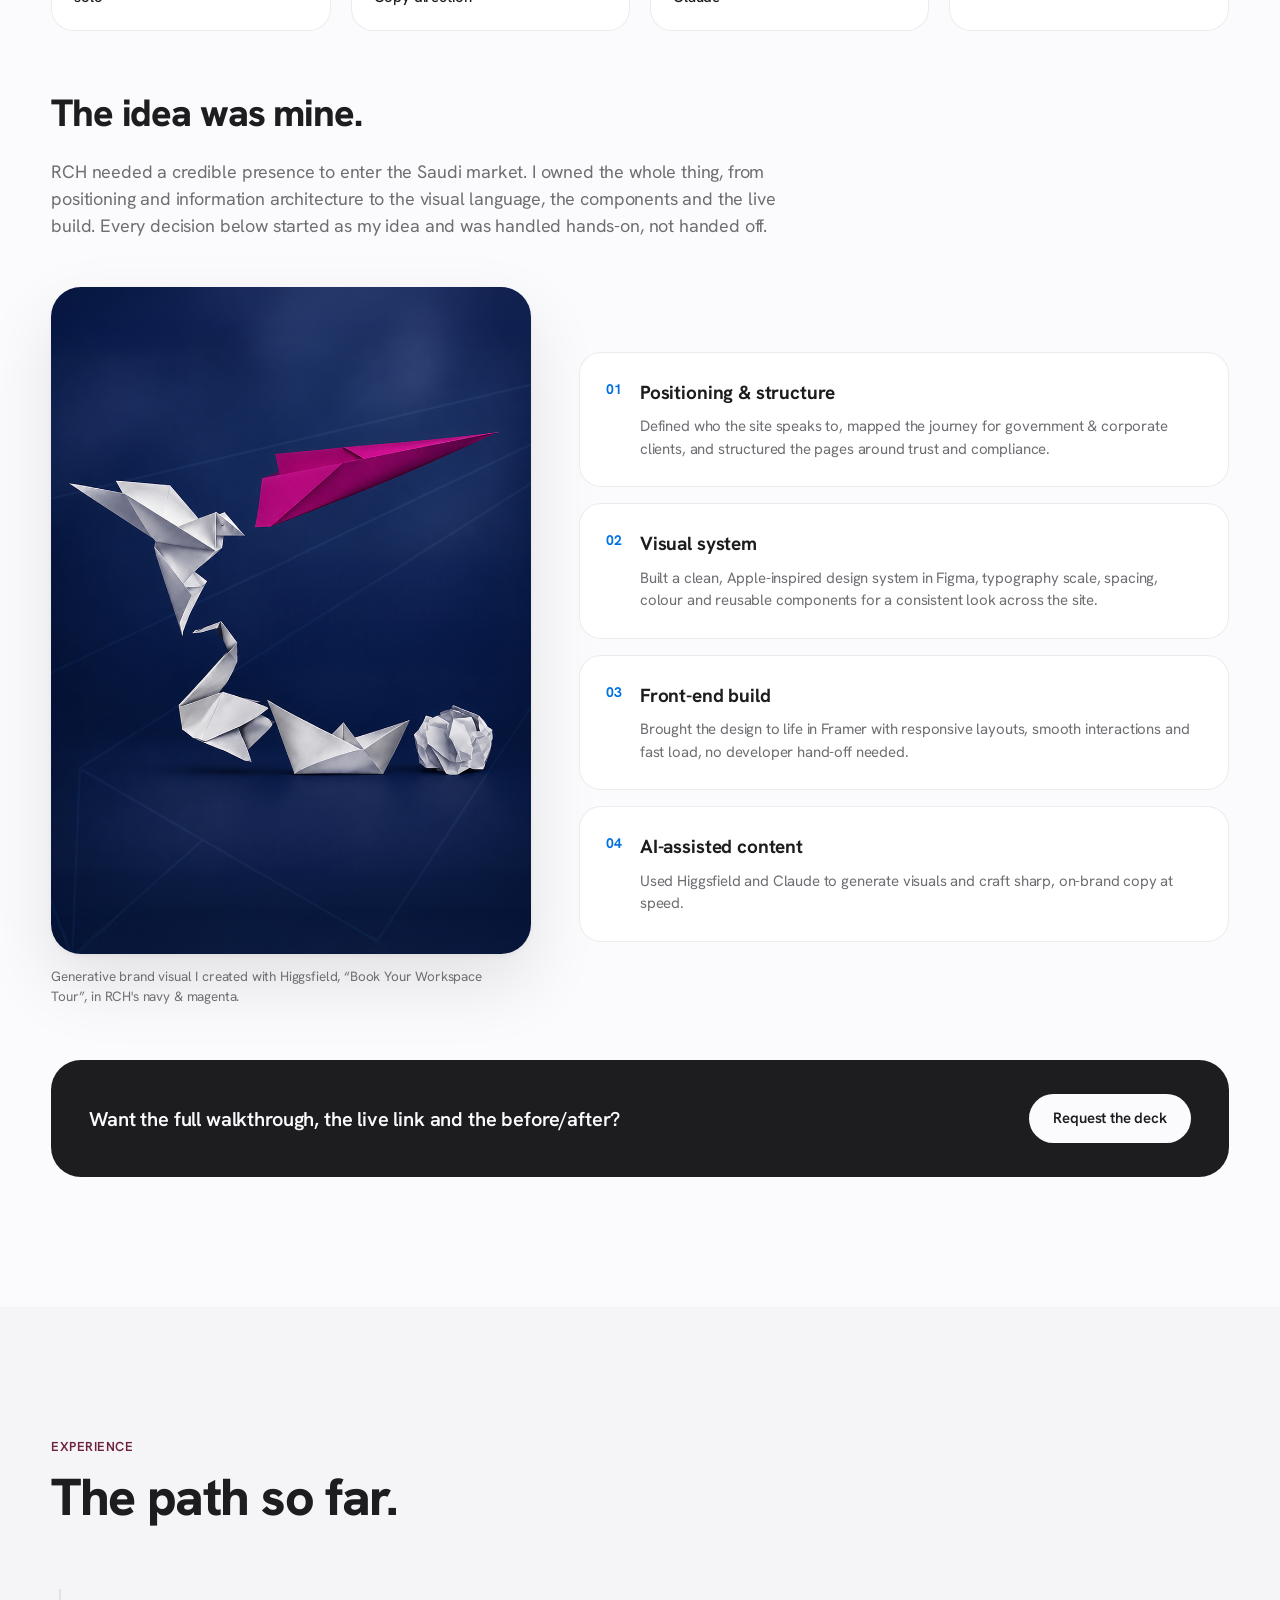
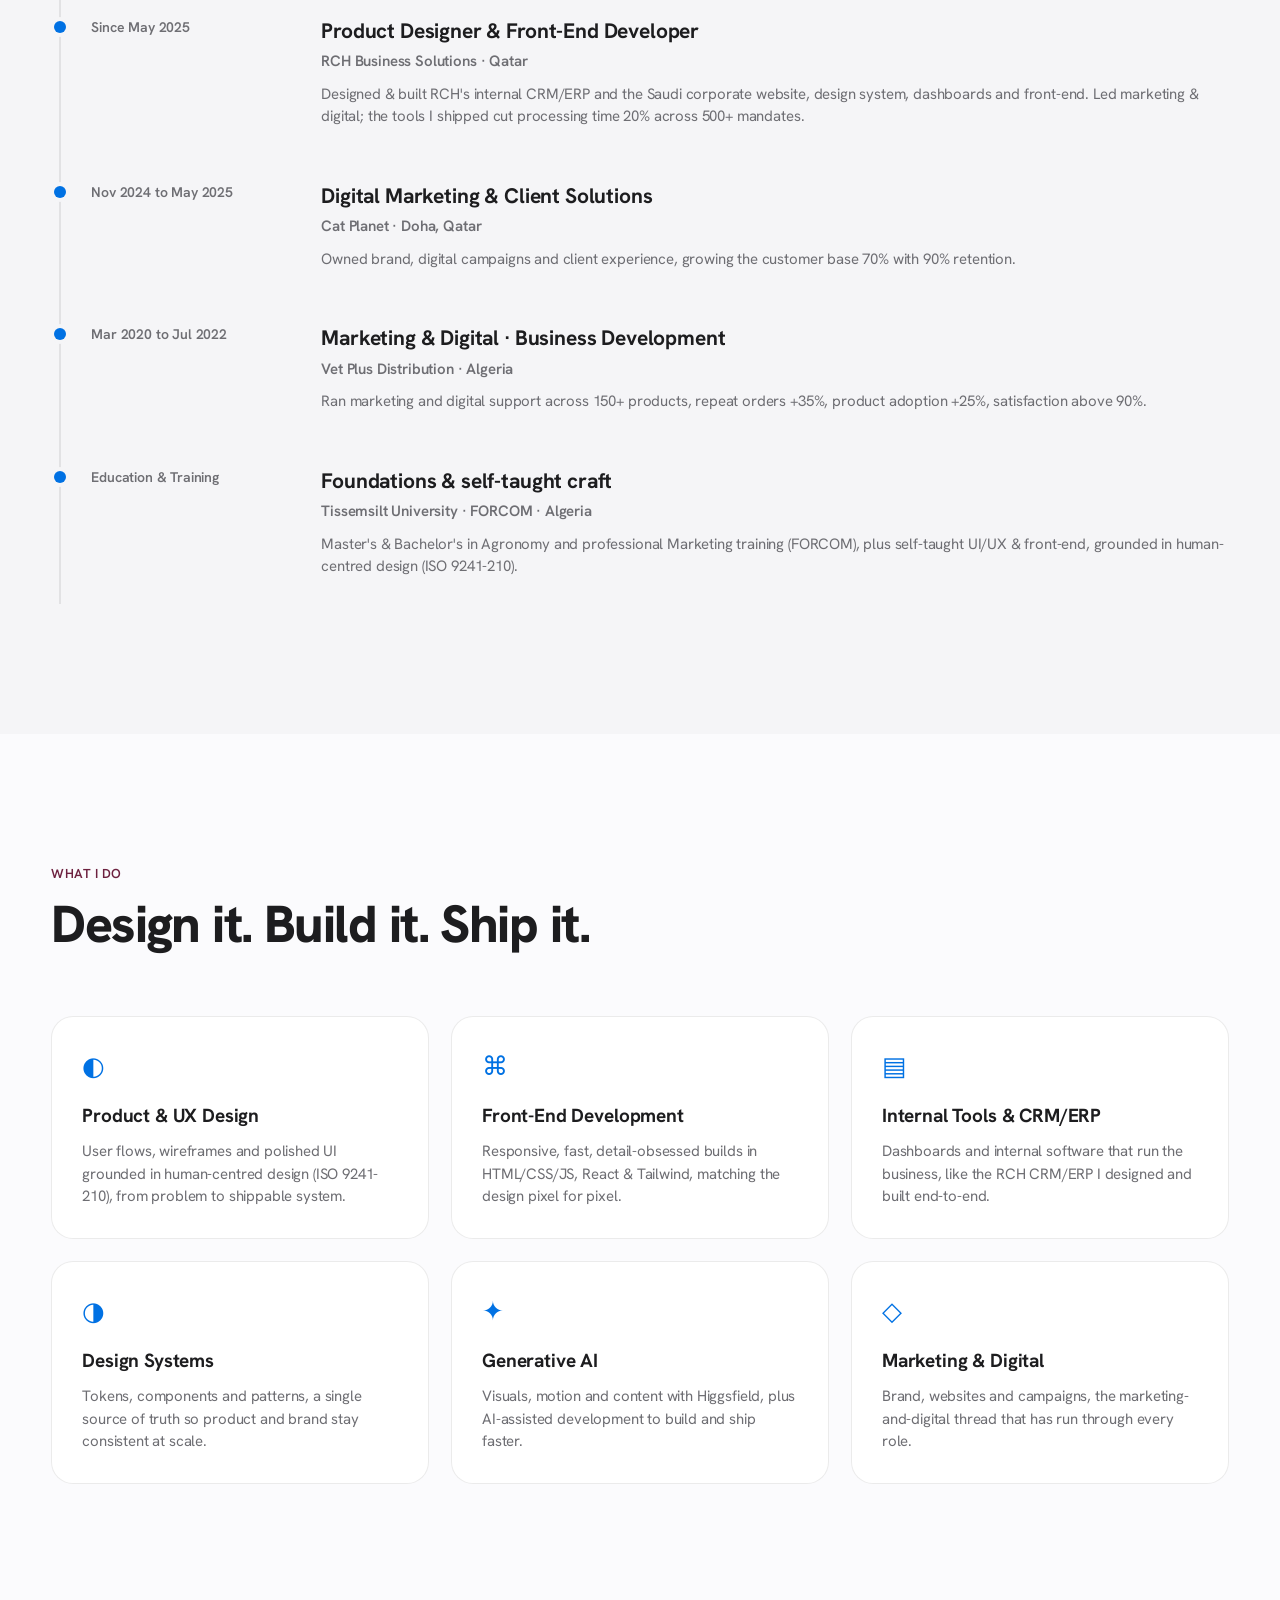
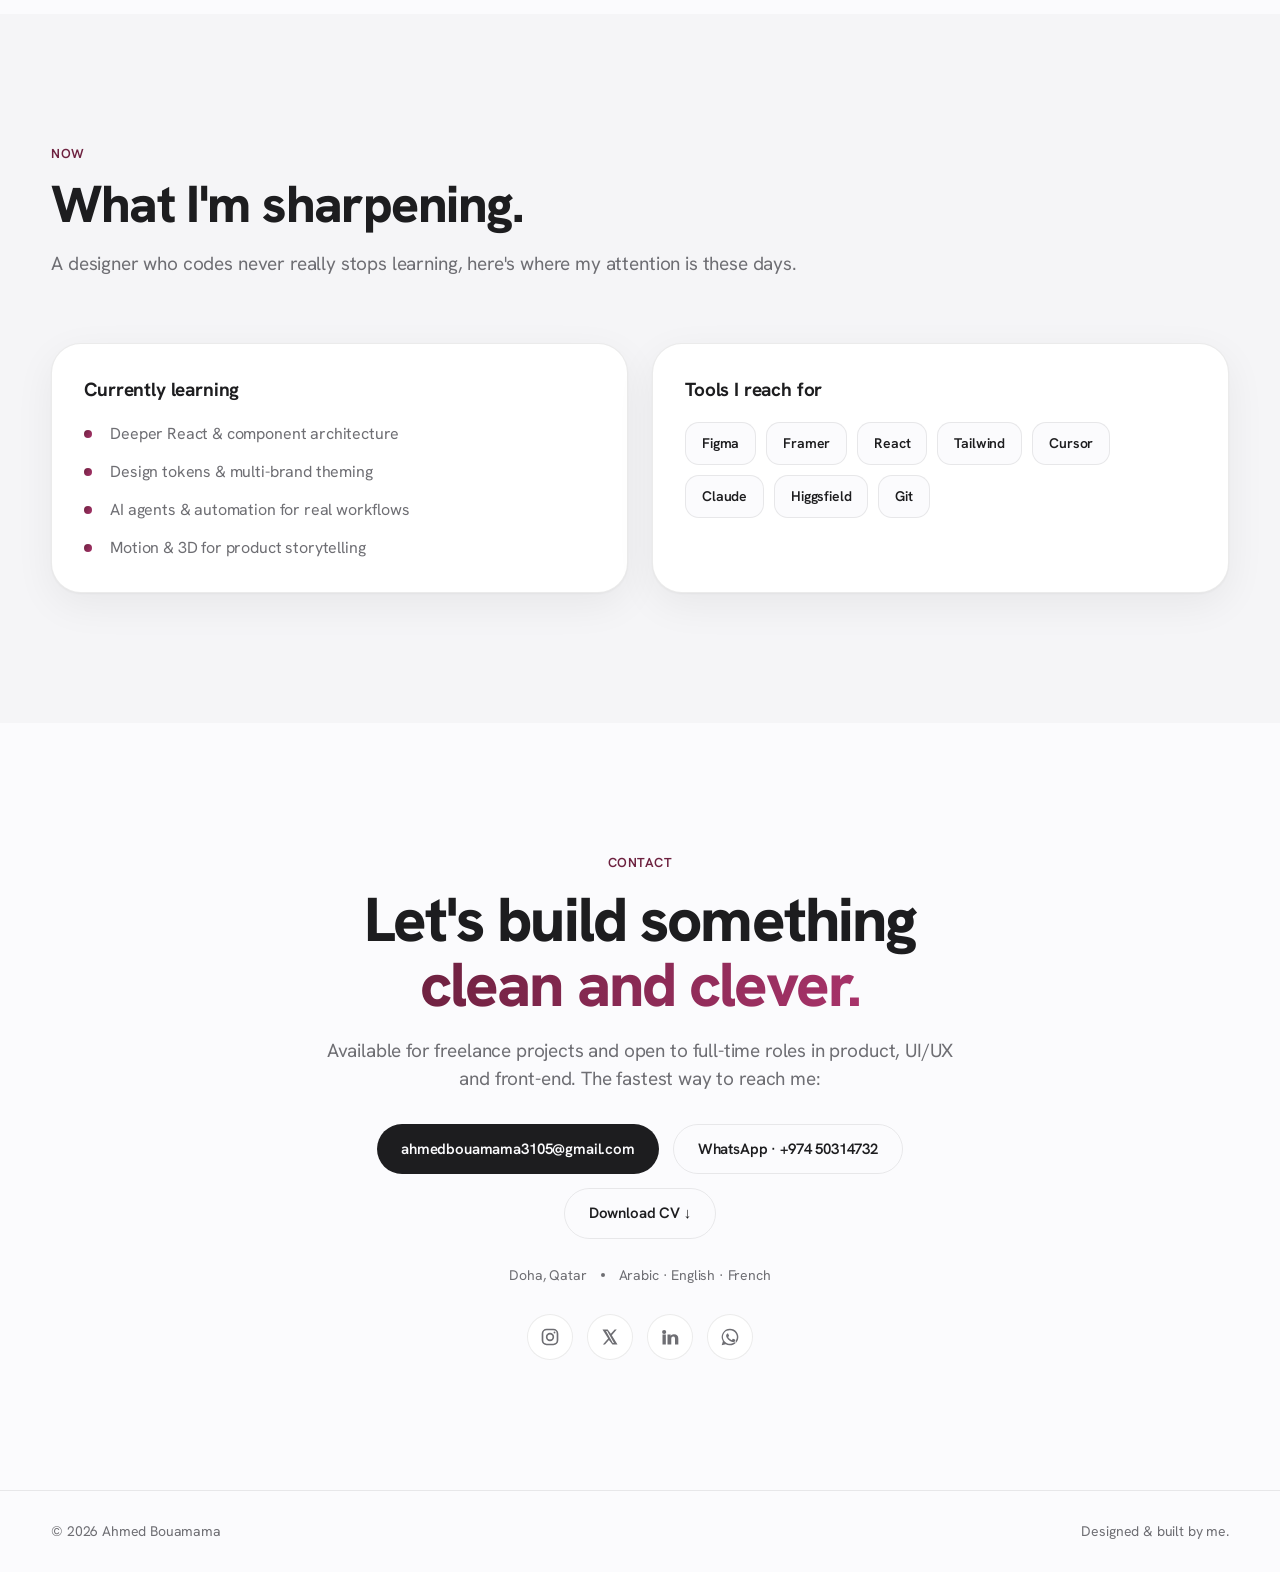
==== commit cd0271ce: "Idea section: two-column layout — photo left, 4 steps stacked right" ====
--- a/index.html
+++ b/index.html
@@ -361,16 +361,17 @@
           <p data-i18n="rch_block_p">RCH needed a credible presence to enter the Saudi market. I owned the whole thing, from positioning and information architecture to the visual language, the components and the live build. Every decision below started as my idea and was handled hands-on, not handed off.</p>
         </div>
 
-        <figure class="rch__visual reveal">
-          <img src="assets/rch-workspace-tour.png" alt="RCH generative brand visual, Book Your Workspace Tour" loading="lazy" />
-          <figcaption data-i18n="rch_visual">Generative brand visual I created with Higgsfield, “Book Your Workspace Tour”, in RCH's navy &amp; magenta.</figcaption>
-        </figure>
-
-        <div class="case__list">
-          <div class="case__item reveal"><span class="case__num">01</span><div><h4 data-i18n="rch_i1_h">Positioning & structure</h4><p data-i18n="rch_i1_p">Defined who the site speaks to, mapped the journey for government & corporate clients, and structured the pages around trust and compliance.</p></div></div>
-          <div class="case__item reveal"><span class="case__num">02</span><div><h4 data-i18n="rch_i2_h">Visual system</h4><p data-i18n="rch_i2_p">Built a clean, Apple-inspired design system in Figma, typography scale, spacing, colour and reusable components for a consistent look across the site.</p></div></div>
-          <div class="case__item reveal"><span class="case__num">03</span><div><h4 data-i18n="rch_i3_h">Front-end build</h4><p data-i18n="rch_i3_p">Brought the design to life in Framer with responsive layouts, smooth interactions and fast load, no developer hand-off needed.</p></div></div>
-          <div class="case__item reveal"><span class="case__num">04</span><div><h4 data-i18n="rch_i4_h">AI-assisted content</h4><p data-i18n="rch_i4_p">Used Higgsfield and Claude to generate visuals and craft sharp, on-brand copy at speed.</p></div></div>
+        <div class="idea-split">
+          <figure class="idea-split__media reveal">
+            <img src="assets/rch-workspace-tour.png" alt="RCH generative brand visual, Book Your Workspace Tour" loading="lazy" />
+            <figcaption data-i18n="rch_visual">Generative brand visual I created with Higgsfield, “Book Your Workspace Tour”, in RCH's navy &amp; magenta.</figcaption>
+          </figure>
+          <div class="idea-split__steps">
+            <div class="case__item reveal"><span class="case__num">01</span><div><h4 data-i18n="rch_i1_h">Positioning & structure</h4><p data-i18n="rch_i1_p">Defined who the site speaks to, mapped the journey for government & corporate clients, and structured the pages around trust and compliance.</p></div></div>
+            <div class="case__item reveal"><span class="case__num">02</span><div><h4 data-i18n="rch_i2_h">Visual system</h4><p data-i18n="rch_i2_p">Built a clean, Apple-inspired design system in Figma, typography scale, spacing, colour and reusable components for a consistent look across the site.</p></div></div>
+            <div class="case__item reveal"><span class="case__num">03</span><div><h4 data-i18n="rch_i3_h">Front-end build</h4><p data-i18n="rch_i3_p">Brought the design to life in Framer with responsive layouts, smooth interactions and fast load, no developer hand-off needed.</p></div></div>
+            <div class="case__item reveal"><span class="case__num">04</span><div><h4 data-i18n="rch_i4_h">AI-assisted content</h4><p data-i18n="rch_i4_p">Used Higgsfield and Claude to generate visuals and craft sharp, on-brand copy at speed.</p></div></div>
+          </div>
         </div>
 
         <div class="case__cta reveal">
--- a/css/styles.css
+++ b/css/styles.css
@@ -378,10 +378,12 @@
 .lightbox__close{position:absolute;top:22px;right:26px;width:42px;height:42px;border-radius:50%;border:1px solid rgba(255,255,255,.3);background:rgba(255,255,255,.12);color:#fff;font-size:18px;cursor:pointer;transition:background .2s}
 .lightbox__close:hover{background:rgba(255,255,255,.25)}
 
-/* RCH generative visual */
-.rch__visual{margin:0 0 40px;display:flex;flex-direction:column;align-items:center;gap:12px}
-.rch__visual img{max-width:min(360px,80%);max-height:44vh;width:auto;height:auto;border-radius:var(--radius);box-shadow:var(--shadow-lg);display:block}
-.rch__visual figcaption{color:var(--muted);font-size:13.5px;text-align:center;max-width:480px}
+/* RCH idea section — photo left, steps right */
+.idea-split{display:grid;grid-template-columns:.85fr 1.15fr;gap:48px;align-items:center;margin:0 0 54px}
+.idea-split__media{margin:0;display:flex;flex-direction:column;gap:12px;align-items:flex-start}
+.idea-split__media img{width:100%;max-width:100%;border-radius:var(--radius-lg);box-shadow:var(--shadow-lg);display:block}
+.idea-split__media figcaption{color:var(--muted);font-size:13.5px;max-width:440px;line-height:1.5}
+.idea-split__steps{display:flex;flex-direction:column;gap:16px}
 
 /* ===== Case study ===== */
 .case__grid{display:grid;grid-template-columns:repeat(4,1fr);gap:20px;margin-bottom:54px}
@@ -504,6 +506,8 @@
   .impact__list{grid-template-columns:1fr;gap:26px}
   .approach__grid{grid-template-columns:1fr 1fr}
   .now__grid{grid-template-columns:1fr}
+  .idea-split{grid-template-columns:1fr;gap:28px}
+  .idea-split__media img{max-width:420px}
   .ba{grid-template-columns:1fr;gap:18px}
   .ba__arrow{transform:rotate(90deg);justify-self:center}
   .nav__actions{gap:8px}
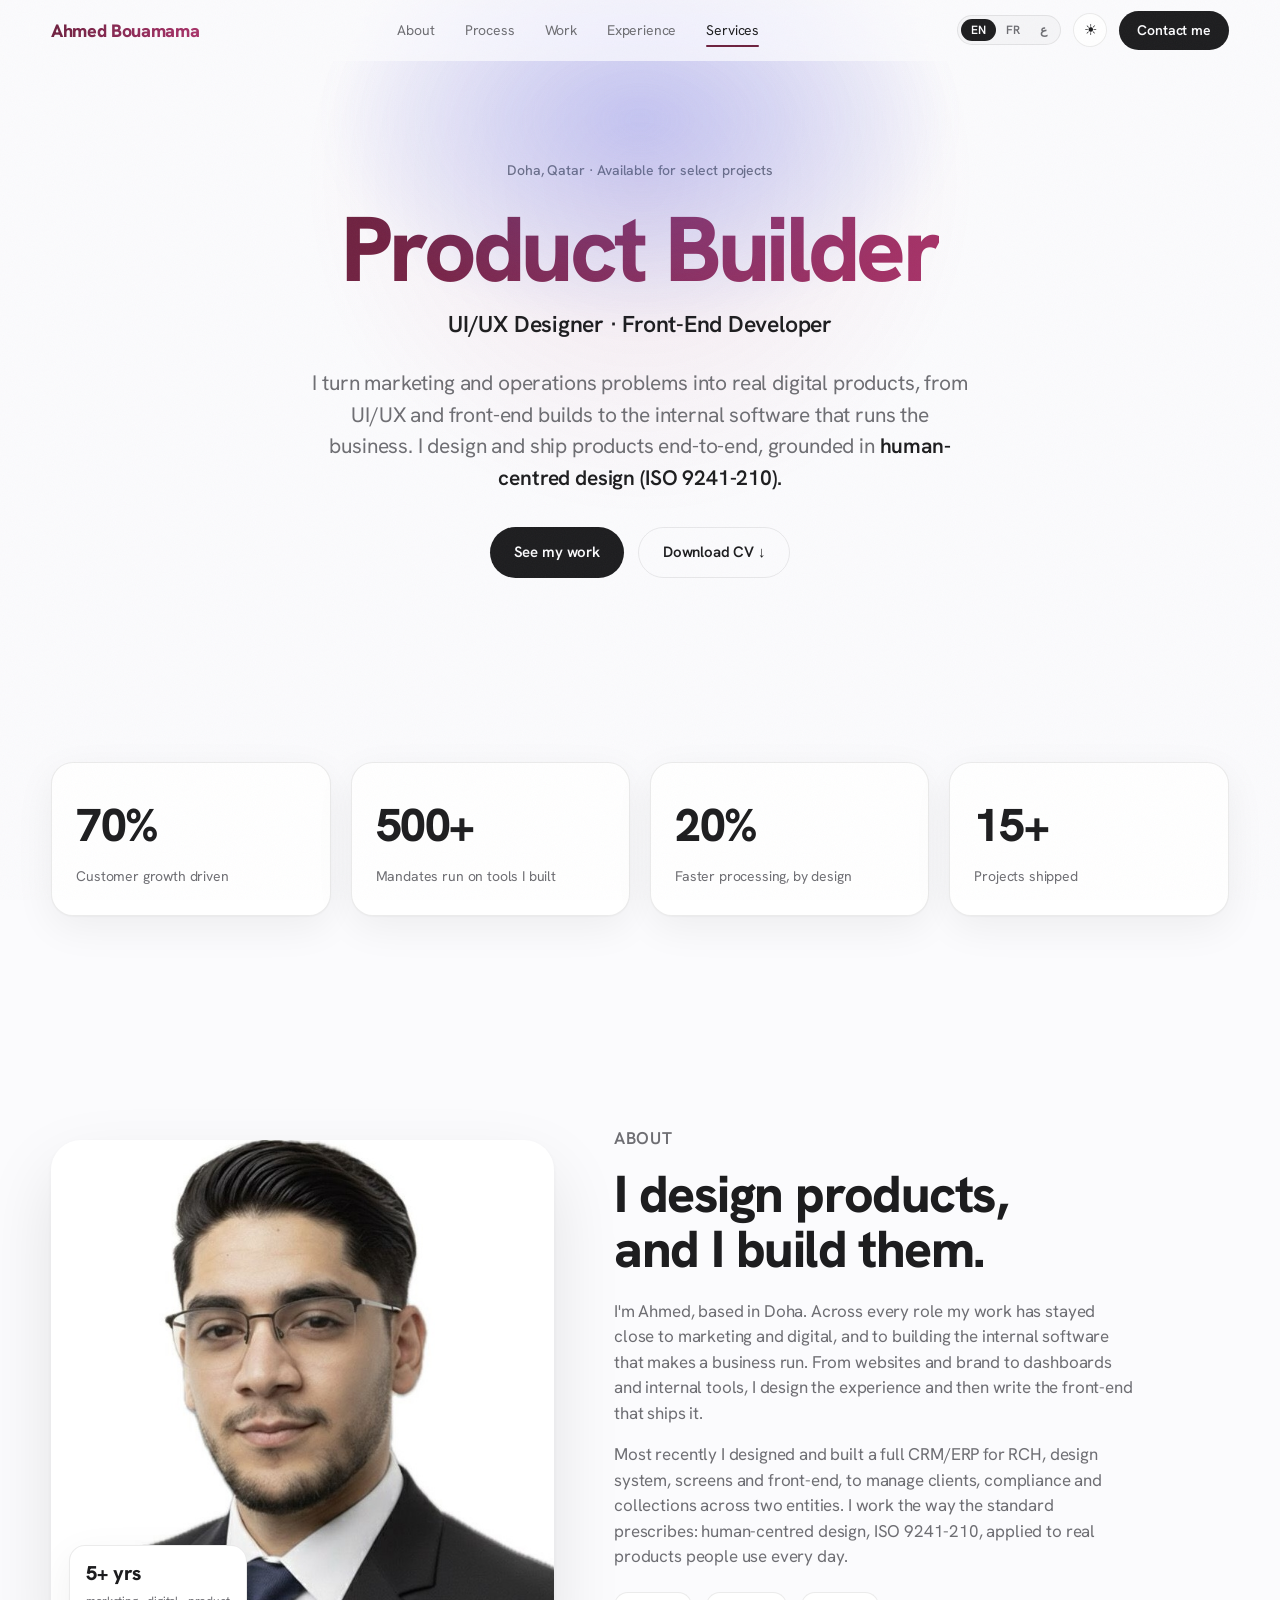
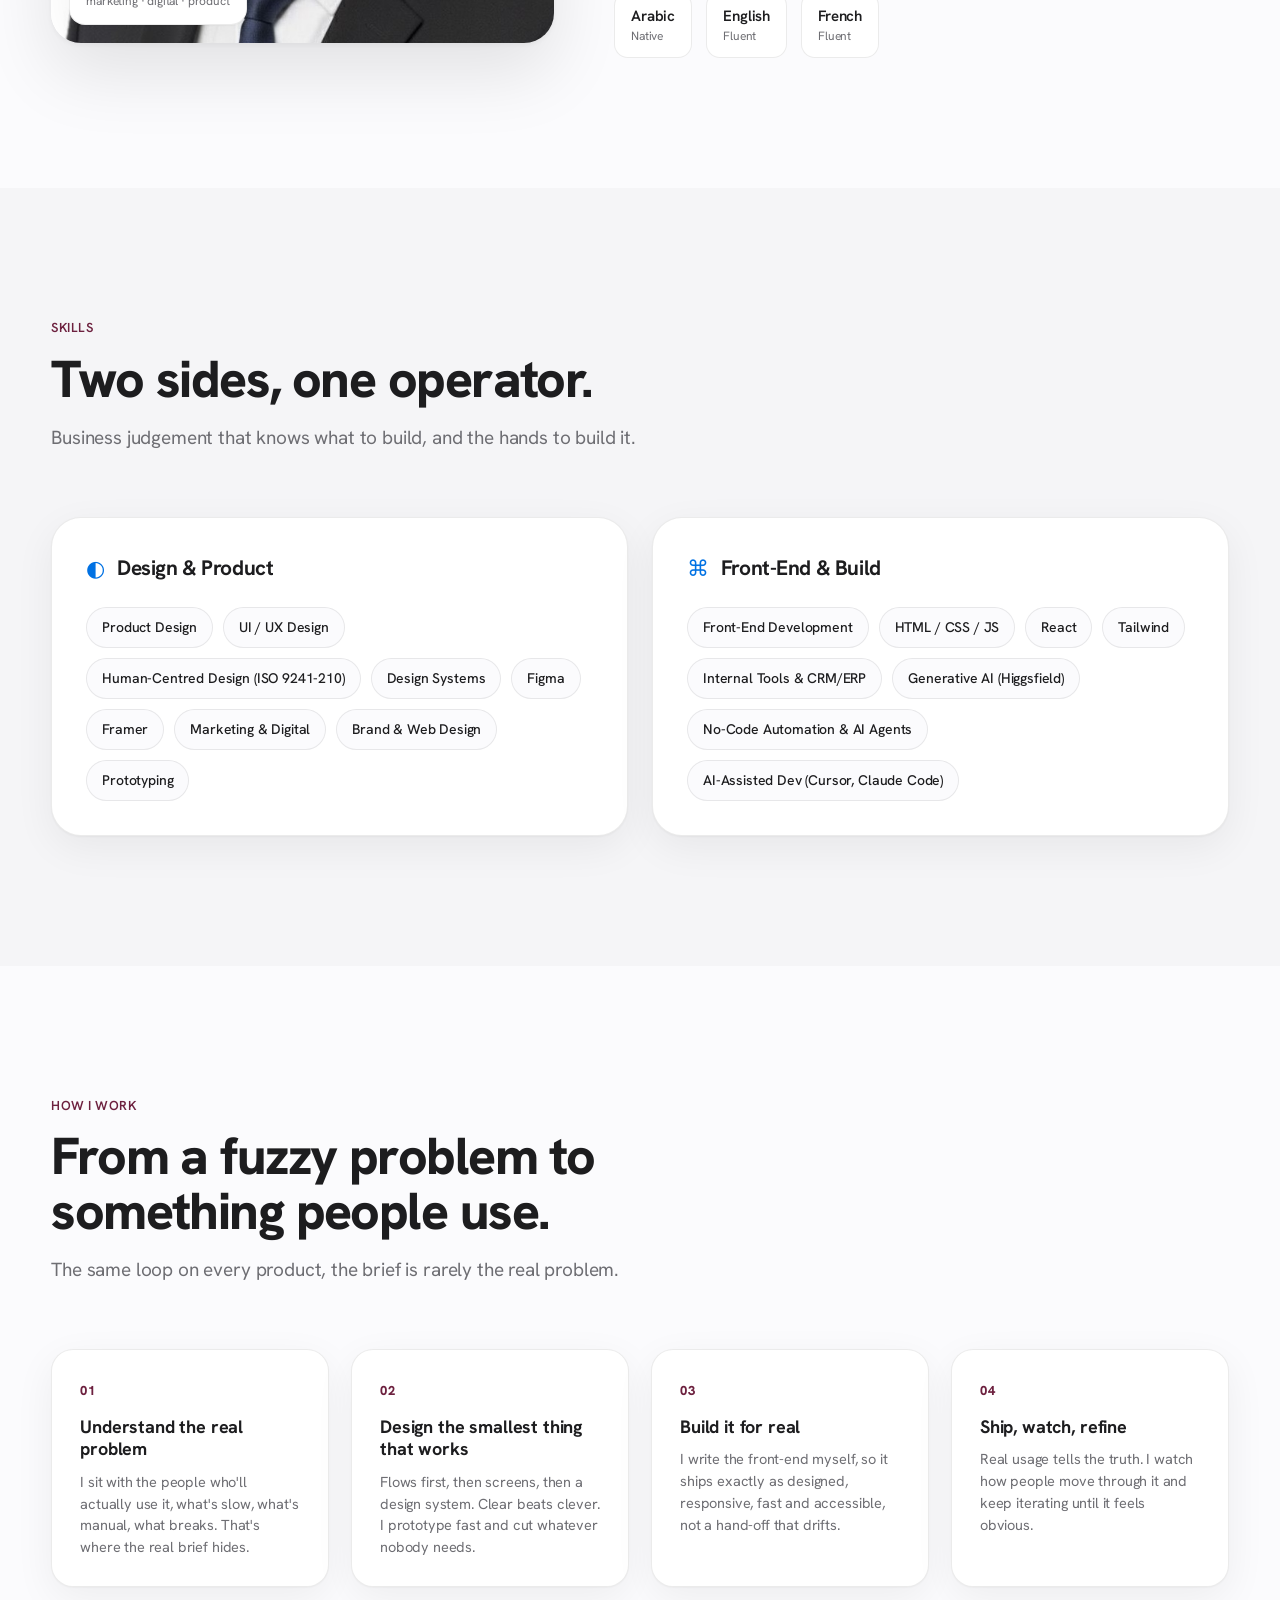
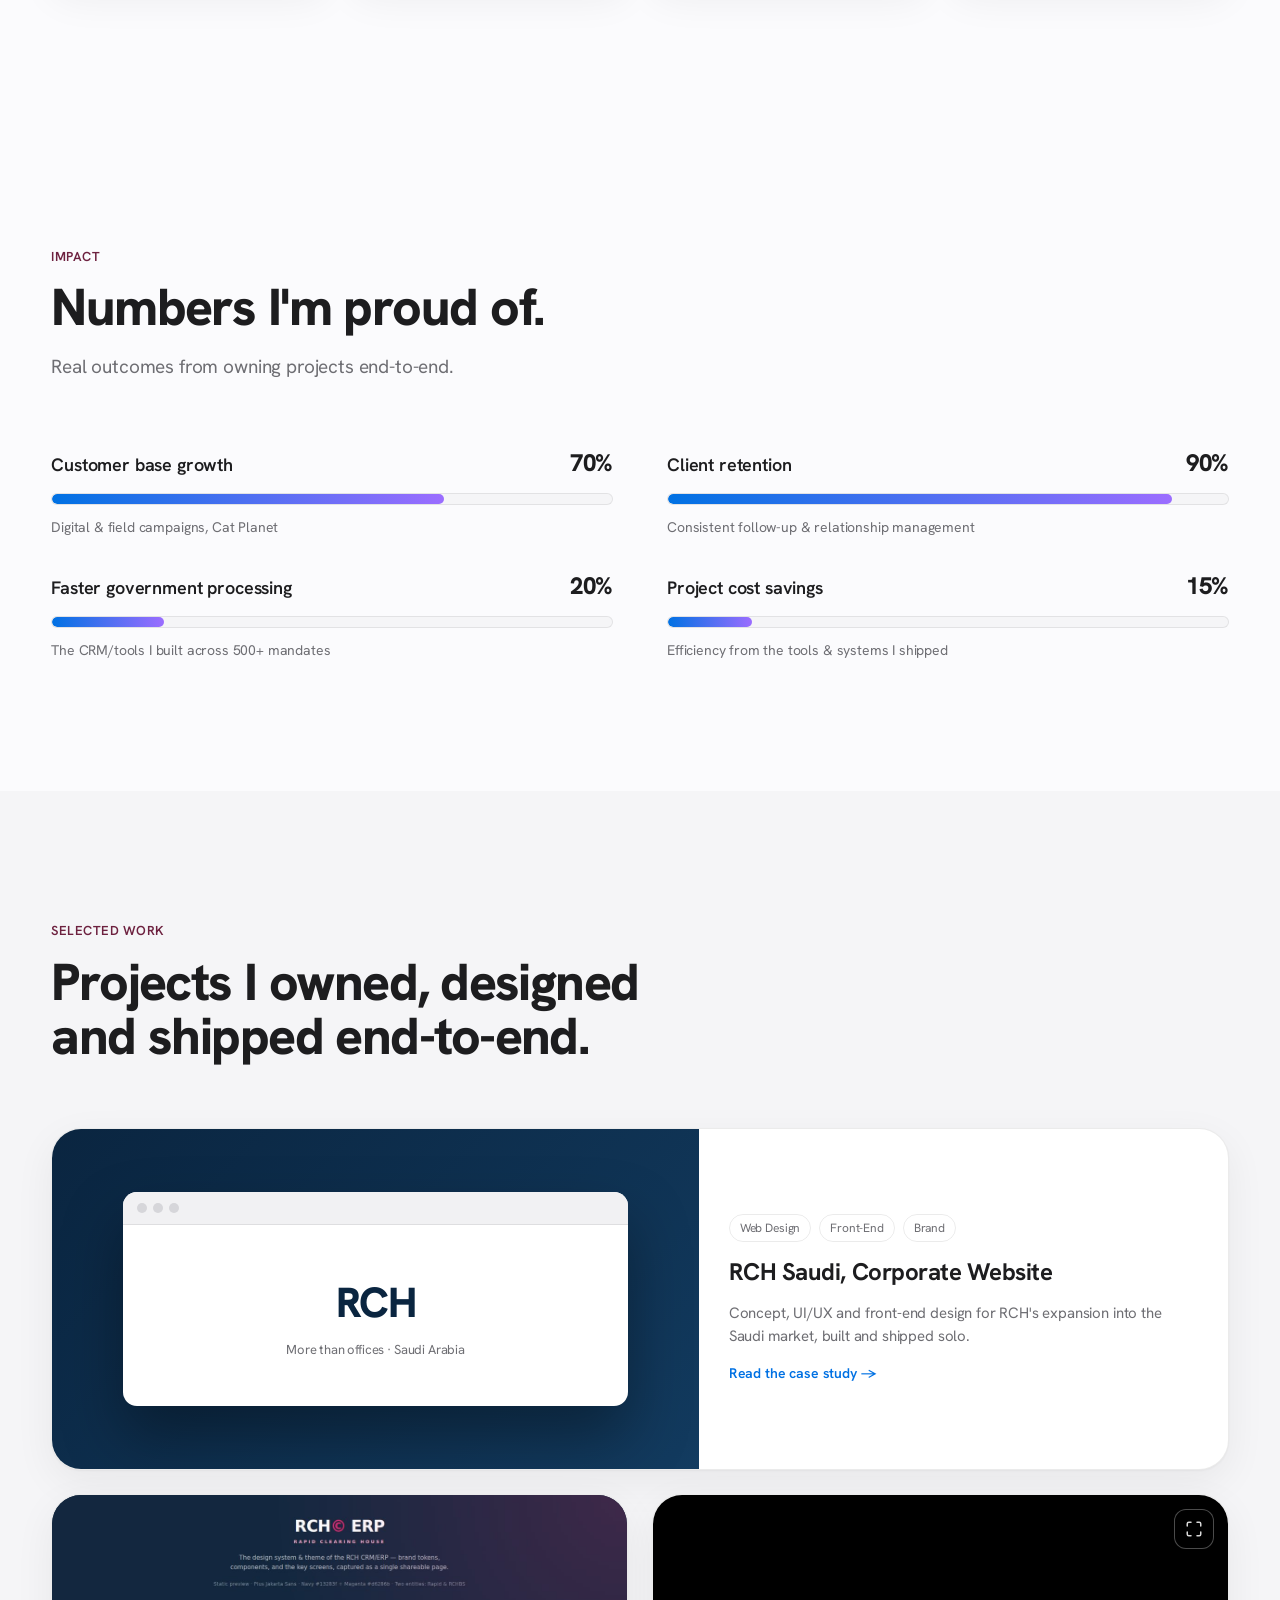
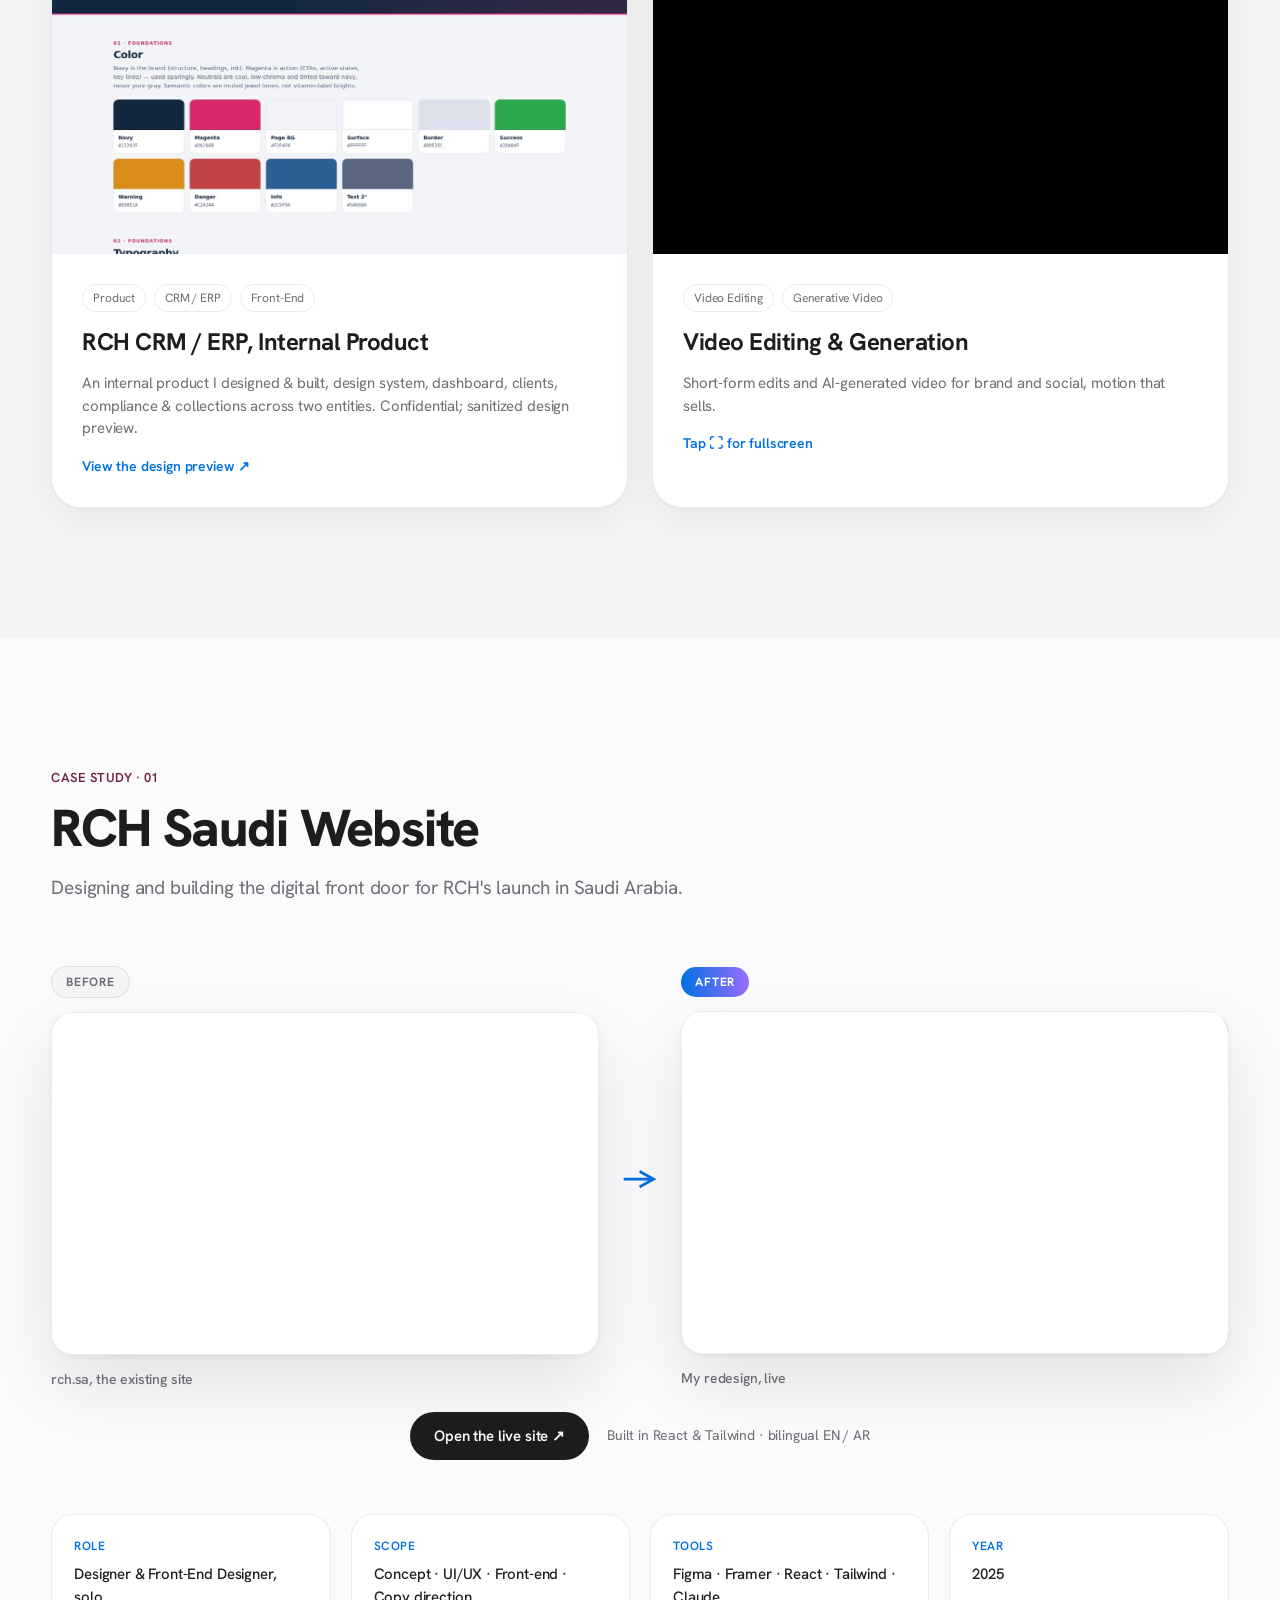
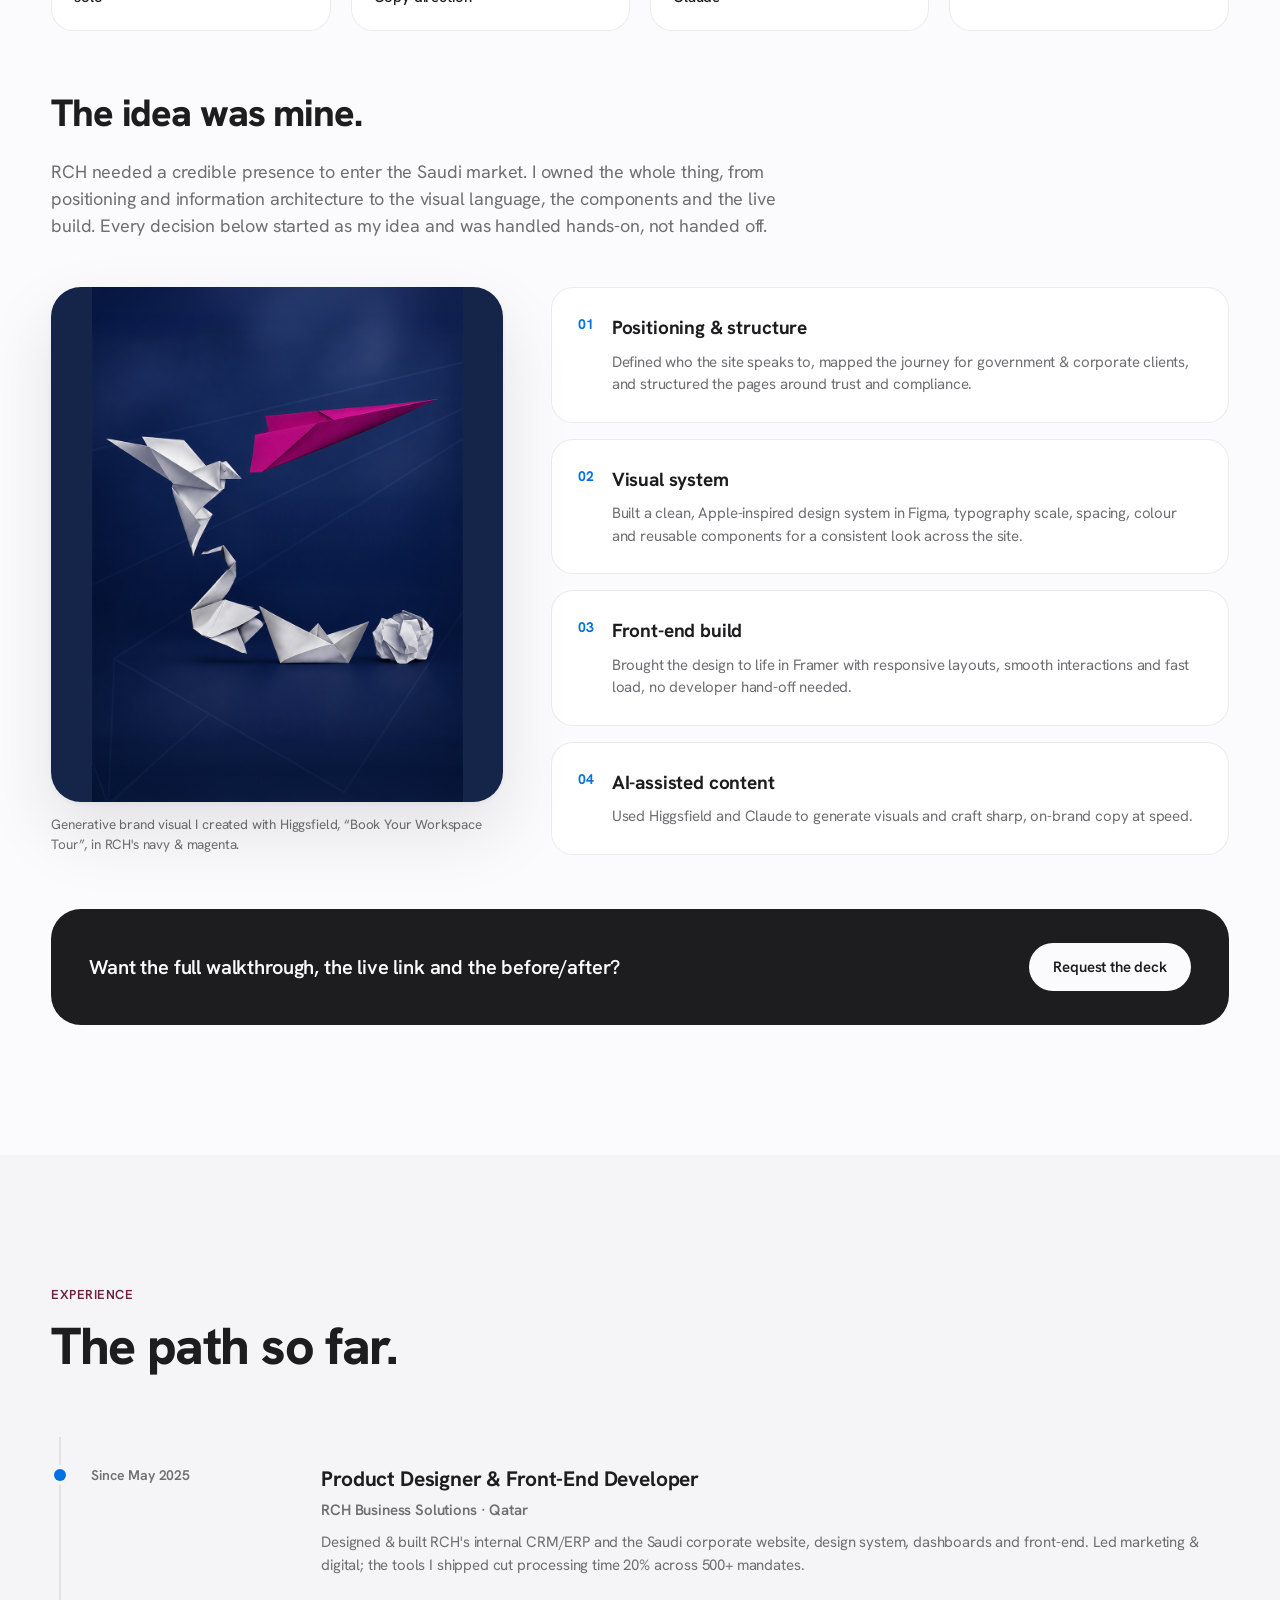
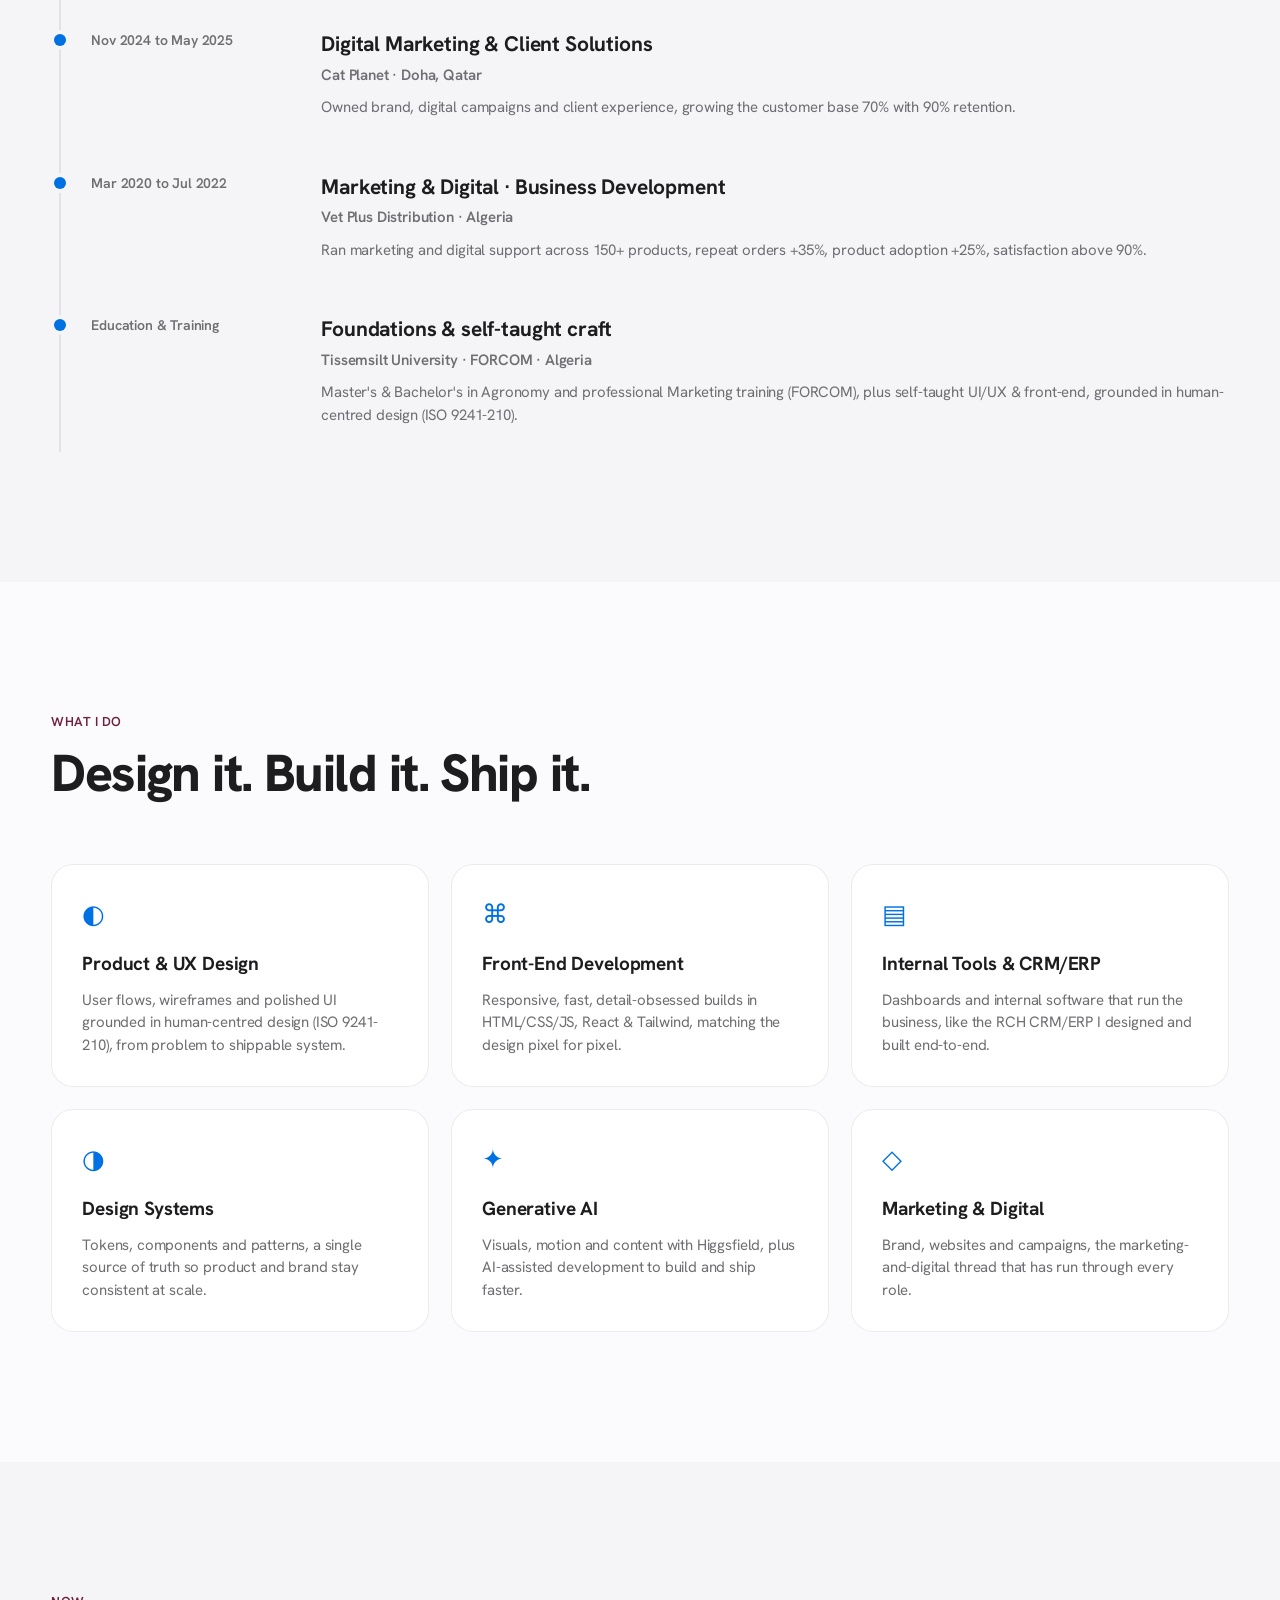
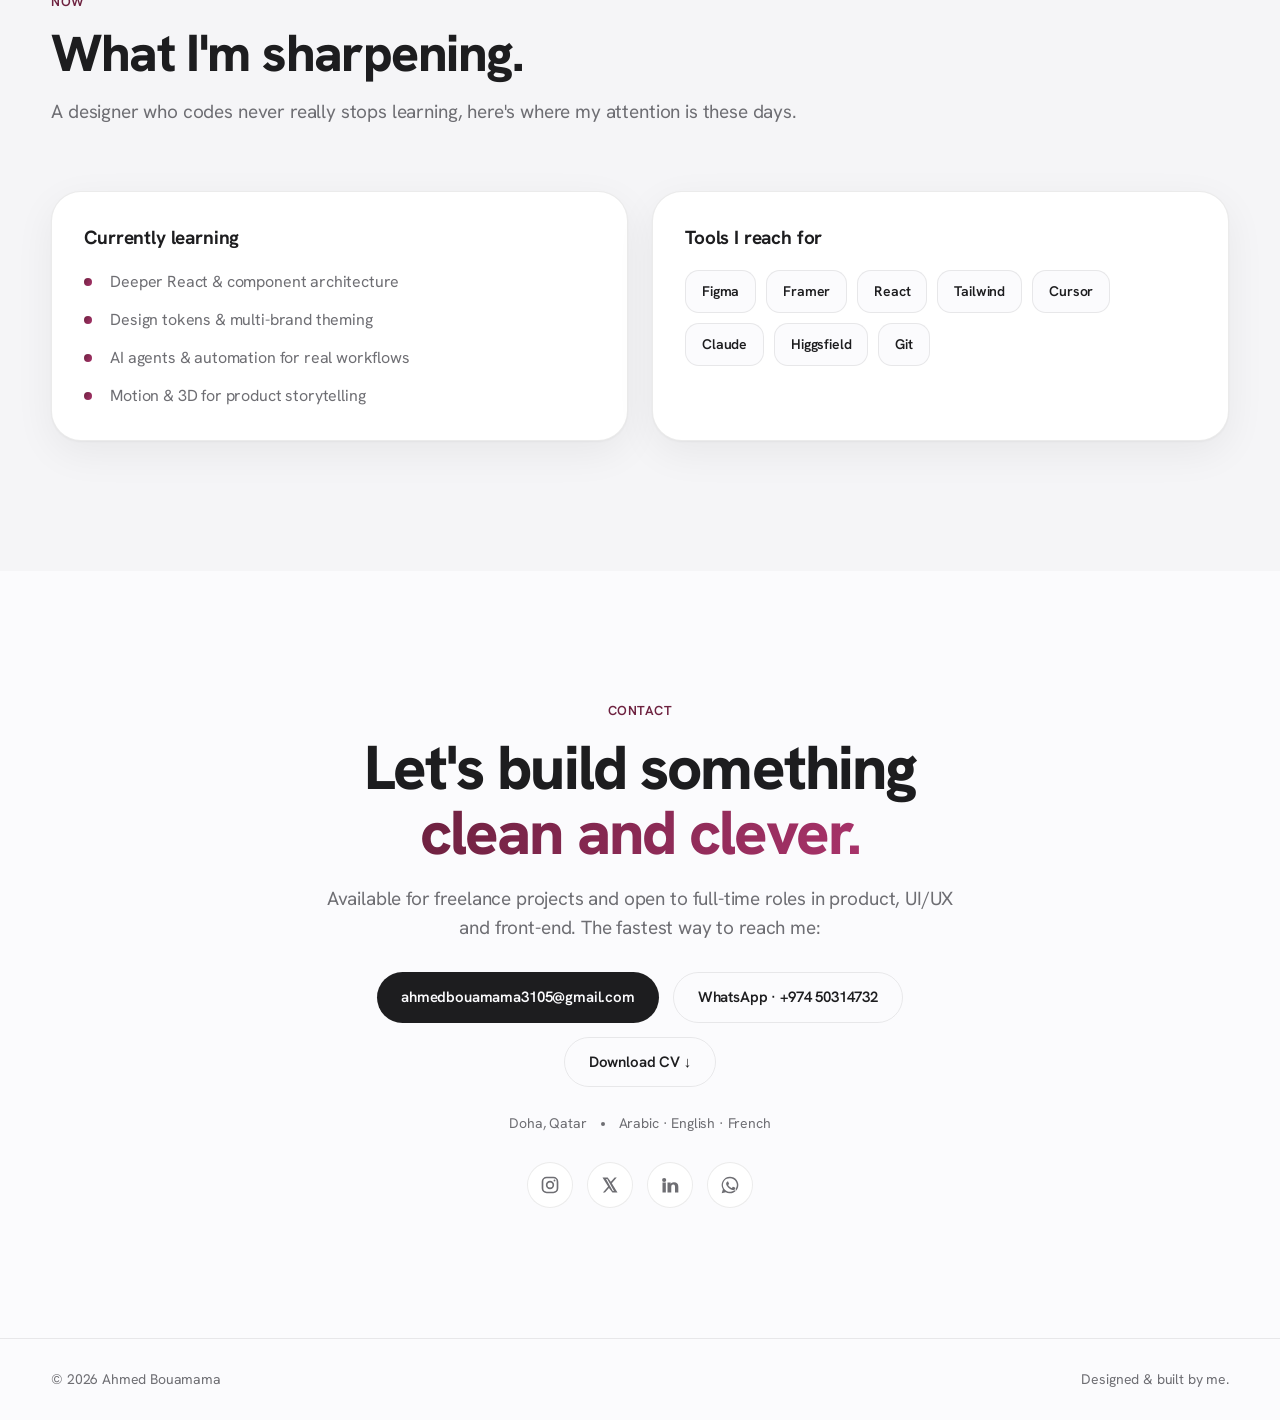
==== commit ede1d389: "Match idea photo height to the steps column (stretch frame, contain image)" ====
--- a/index.html
+++ b/index.html
@@ -363,7 +363,7 @@
 
         <div class="idea-split">
           <figure class="idea-split__media reveal">
-            <img src="assets/rch-workspace-tour.png" alt="RCH generative brand visual, Book Your Workspace Tour" loading="lazy" />
+            <div class="idea-split__frame"><img src="assets/rch-workspace-tour.png" alt="RCH generative brand visual, Book Your Workspace Tour" loading="lazy" /></div>
             <figcaption data-i18n="rch_visual">Generative brand visual I created with Higgsfield, “Book Your Workspace Tour”, in RCH's navy &amp; magenta.</figcaption>
           </figure>
           <div class="idea-split__steps">
--- a/css/styles.css
+++ b/css/styles.css
@@ -378,10 +378,11 @@
 .lightbox__close{position:absolute;top:22px;right:26px;width:42px;height:42px;border-radius:50%;border:1px solid rgba(255,255,255,.3);background:rgba(255,255,255,.12);color:#fff;font-size:18px;cursor:pointer;transition:background .2s}
 .lightbox__close:hover{background:rgba(255,255,255,.25)}
 
-/* RCH idea section — photo left, steps right */
-.idea-split{display:grid;grid-template-columns:.85fr 1.15fr;gap:48px;align-items:center;margin:0 0 54px}
-.idea-split__media{margin:0;display:flex;flex-direction:column;gap:12px;align-items:flex-start}
-.idea-split__media img{width:100%;max-width:100%;border-radius:var(--radius-lg);box-shadow:var(--shadow-lg);display:block}
+/* RCH idea section — photo left, steps right, matched heights */
+.idea-split{display:grid;grid-template-columns:.8fr 1.2fr;gap:48px;align-items:stretch;margin:0 0 54px}
+.idea-split__media{margin:0;display:flex;flex-direction:column;gap:12px}
+.idea-split__frame{position:relative;flex:1;min-height:300px;border-radius:var(--radius-lg);overflow:hidden;box-shadow:var(--shadow-lg);background:#15254a}
+.idea-split__frame img{position:absolute;inset:0;width:100%;height:100%;object-fit:contain;object-position:center}
 .idea-split__media figcaption{color:var(--muted);font-size:13.5px;max-width:440px;line-height:1.5}
 .idea-split__steps{display:flex;flex-direction:column;gap:16px}
 
@@ -507,7 +508,7 @@
   .approach__grid{grid-template-columns:1fr 1fr}
   .now__grid{grid-template-columns:1fr}
   .idea-split{grid-template-columns:1fr;gap:28px}
-  .idea-split__media img{max-width:420px}
+  .idea-split__frame{min-height:440px}
   .ba{grid-template-columns:1fr;gap:18px}
   .ba__arrow{transform:rotate(90deg);justify-self:center}
   .nav__actions{gap:8px}
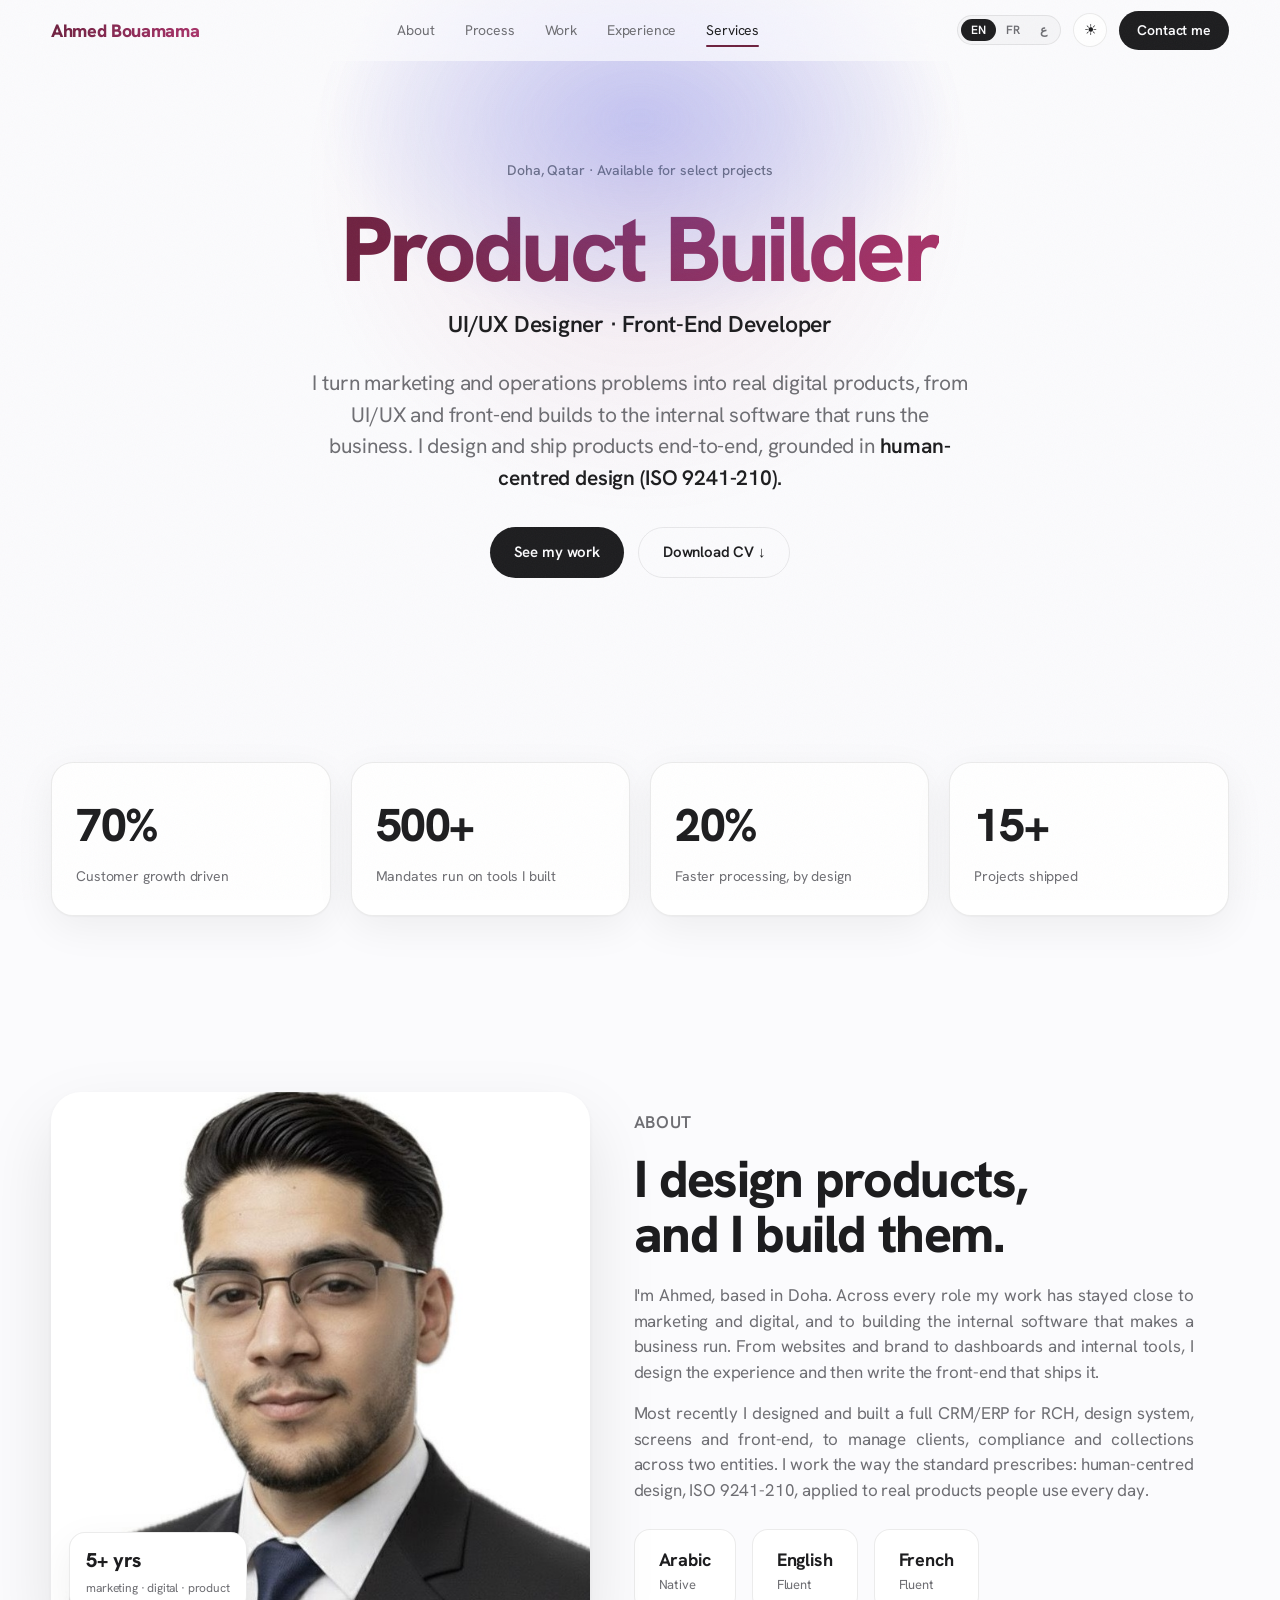
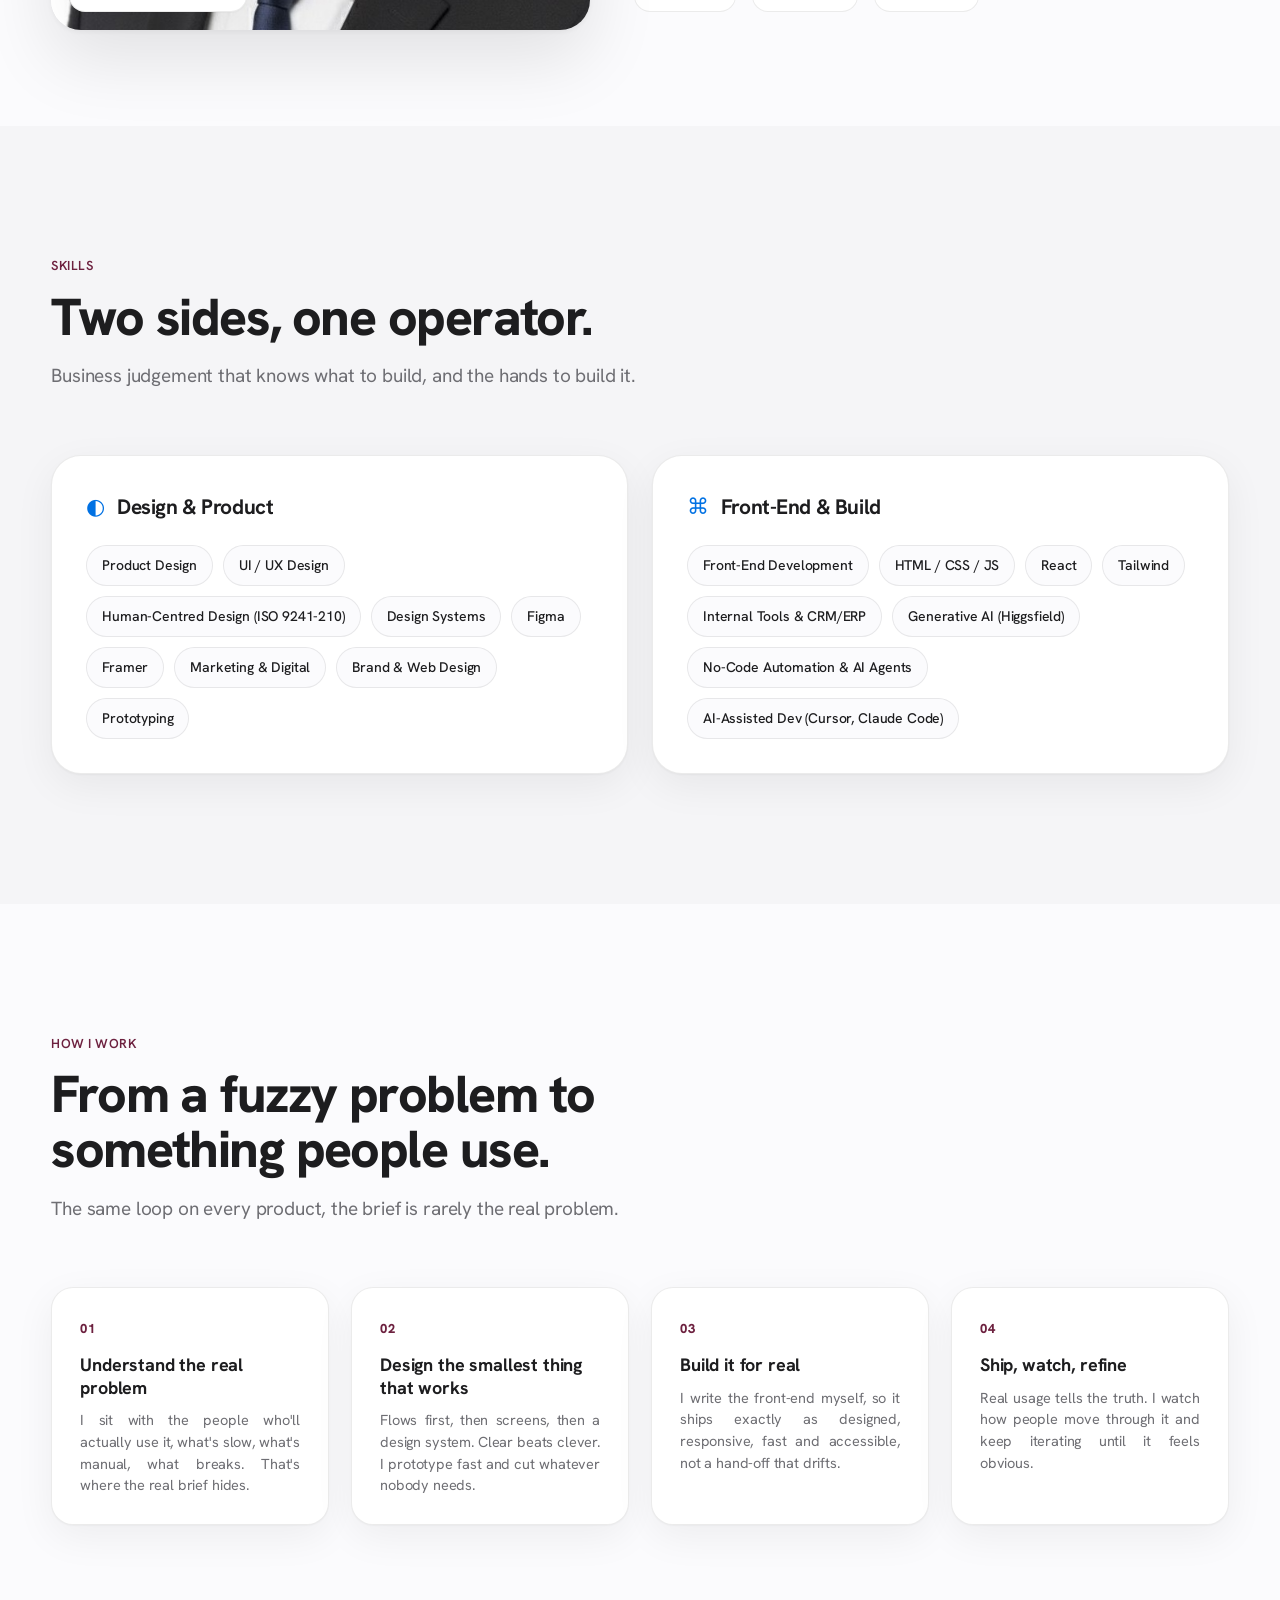
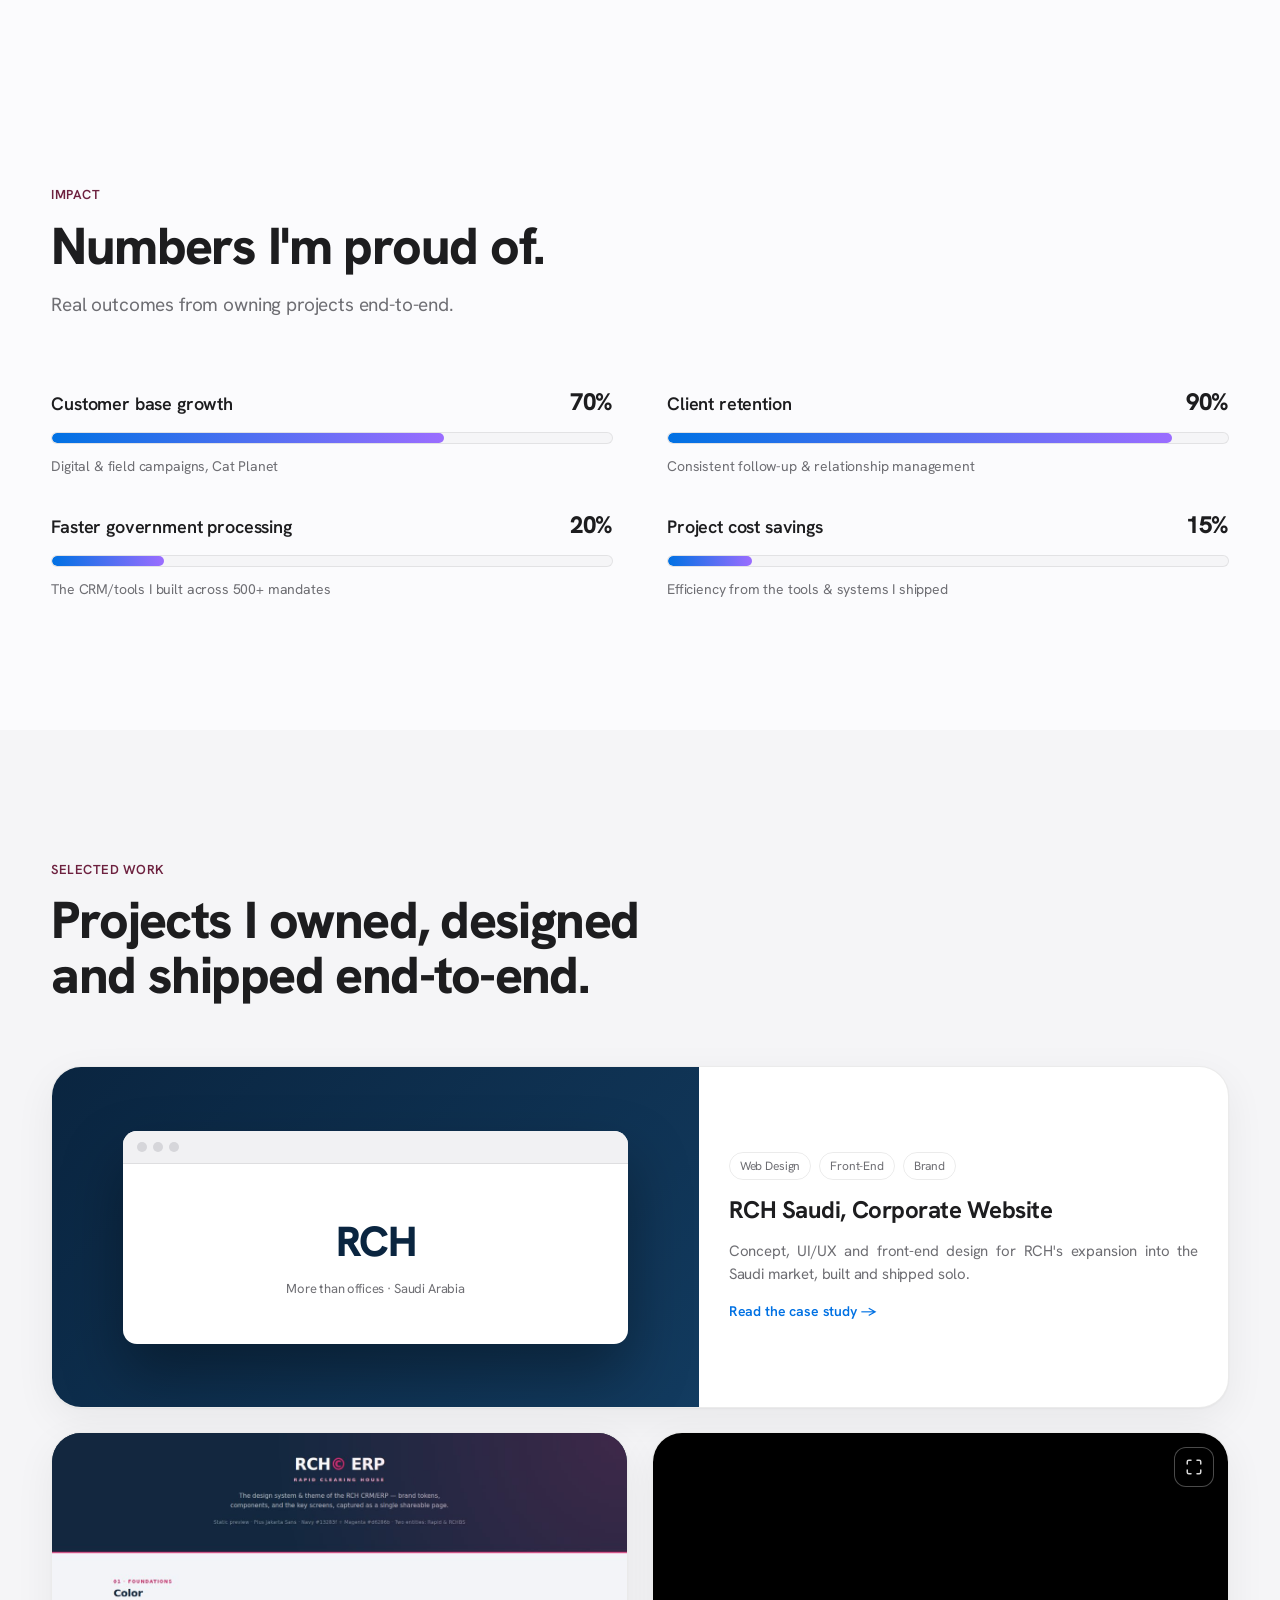
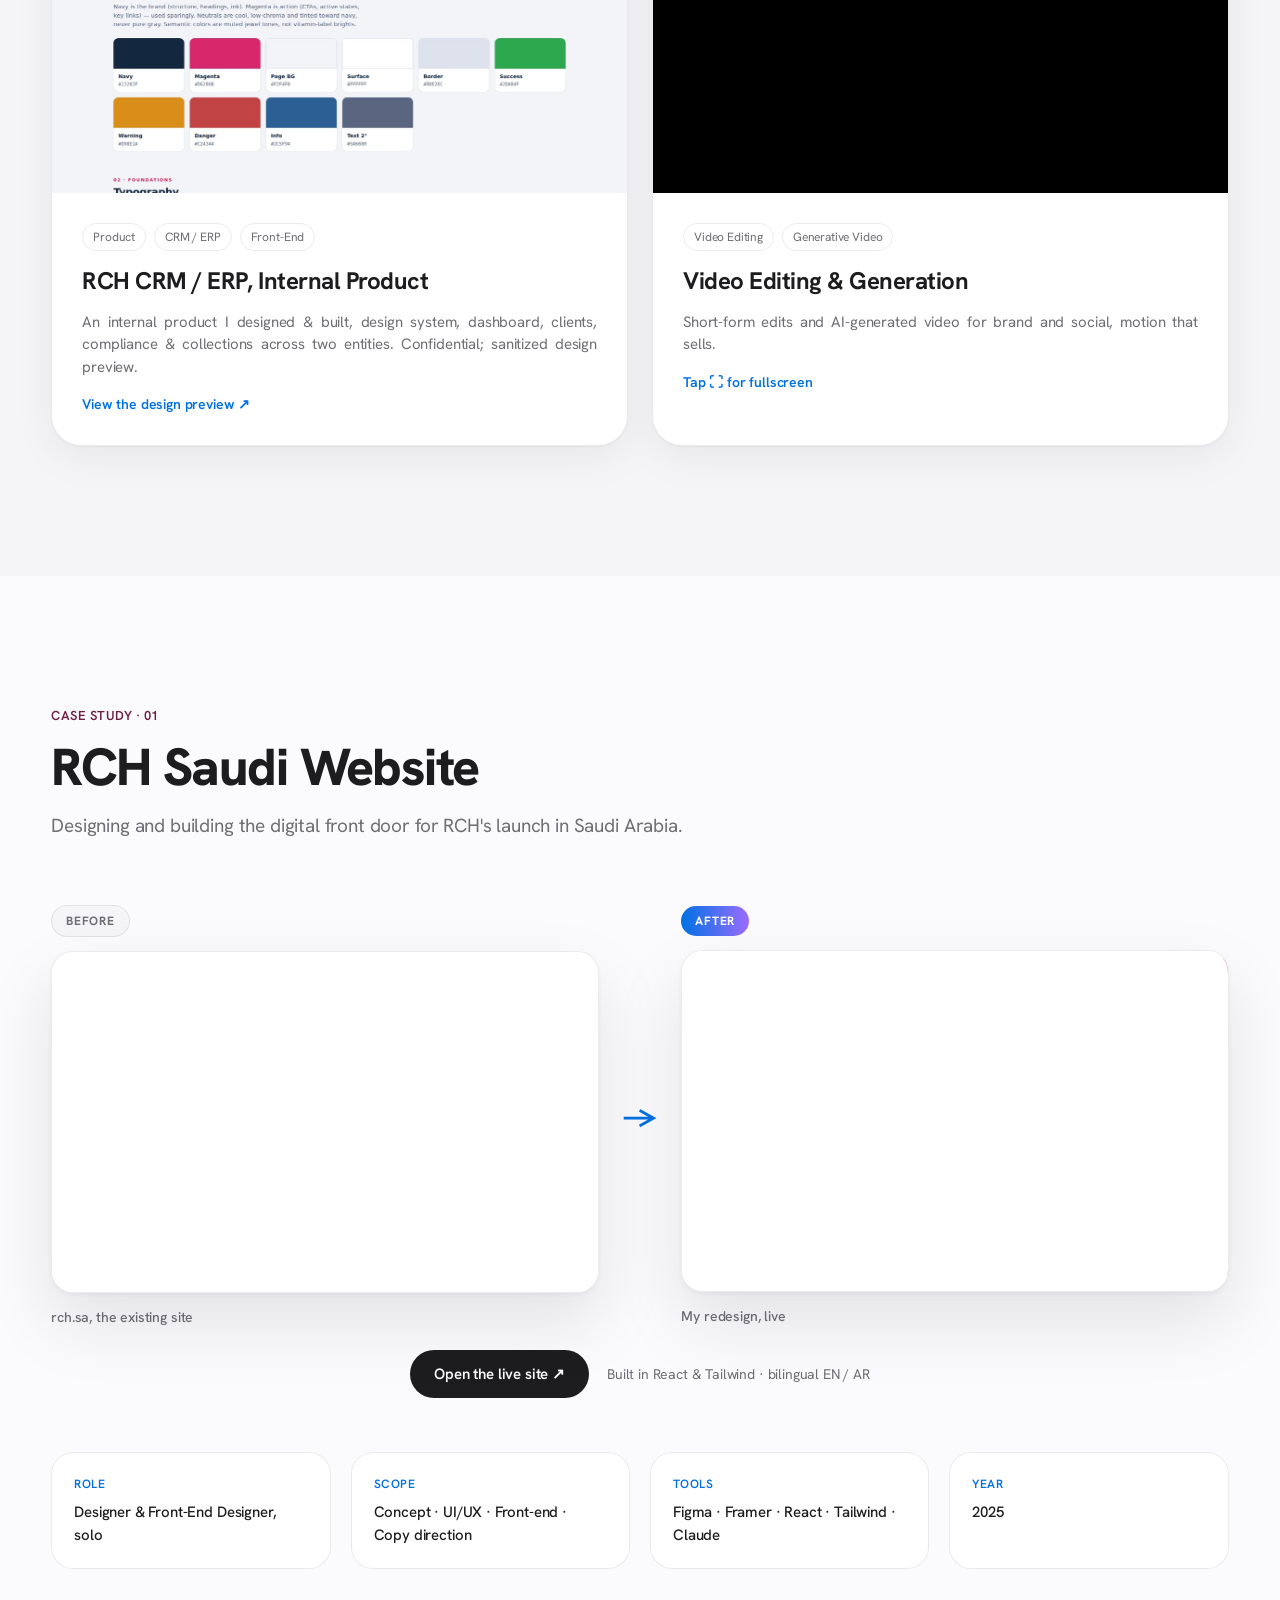
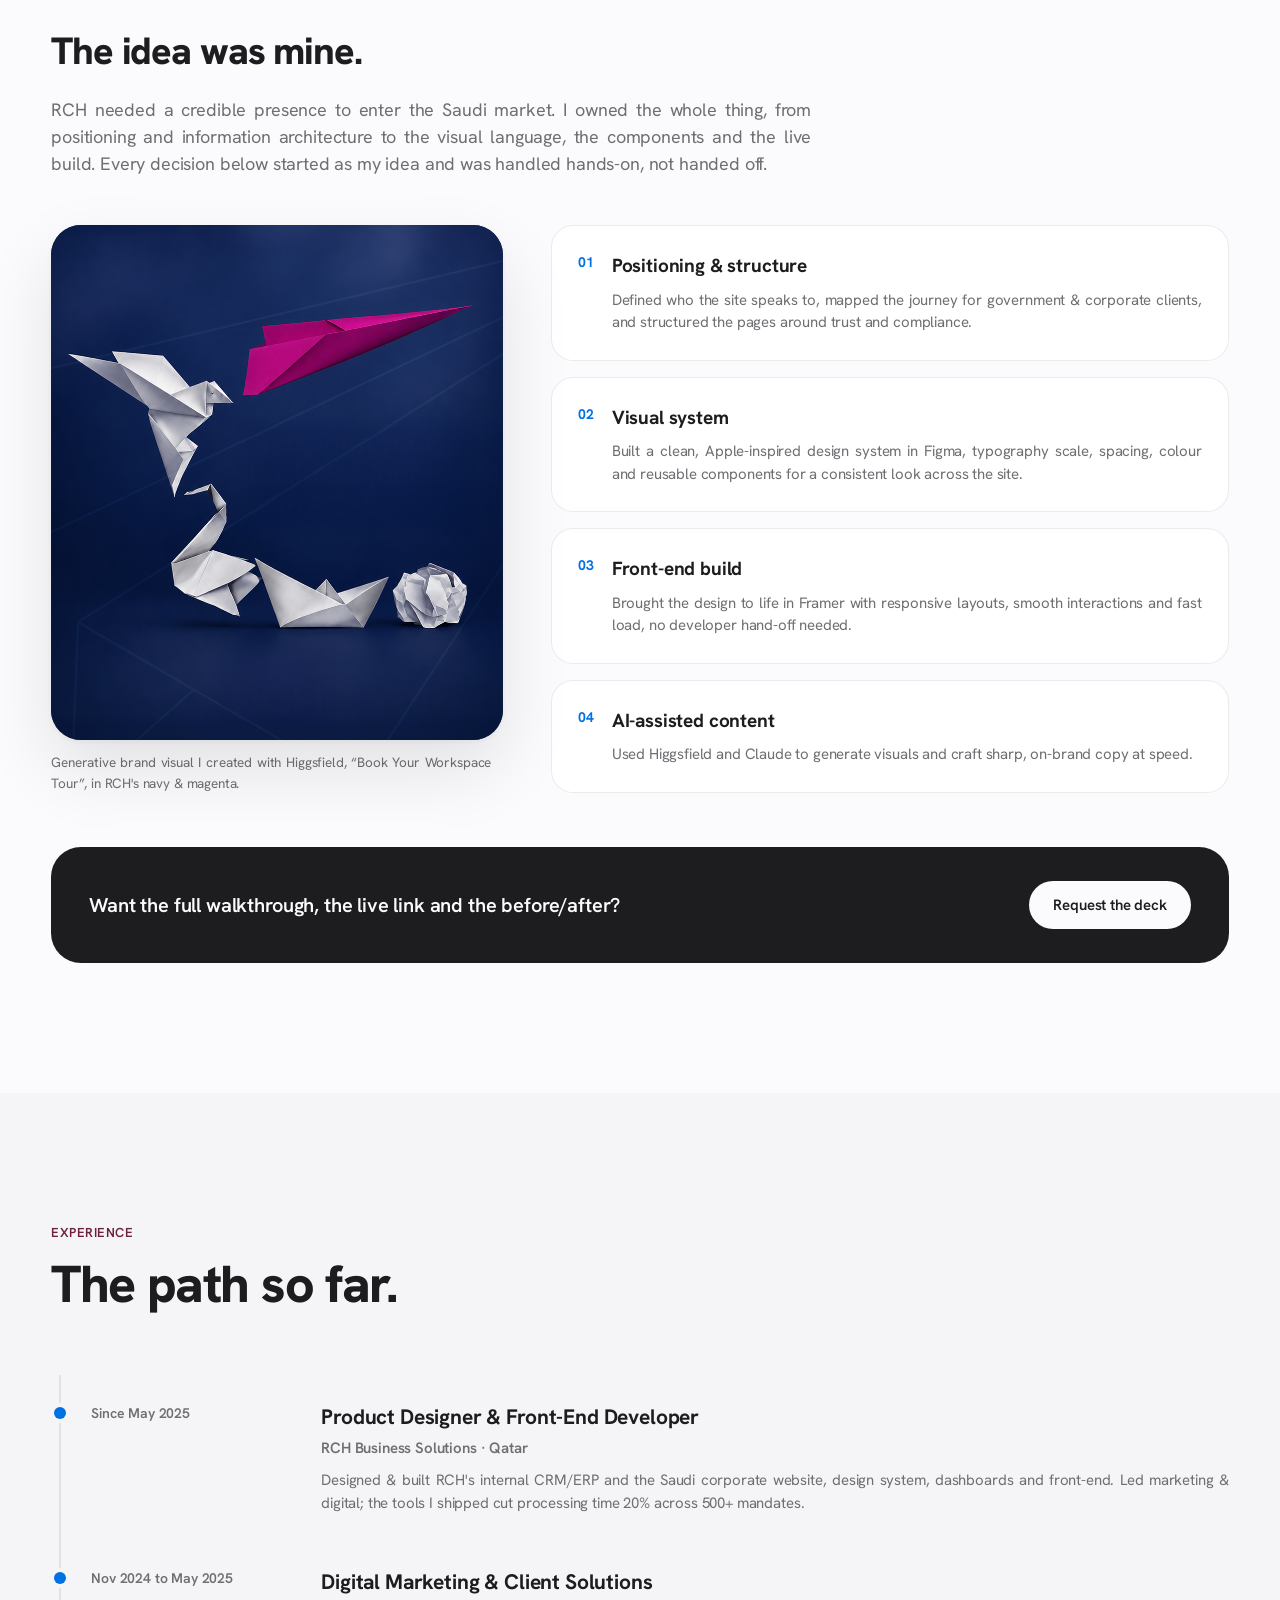
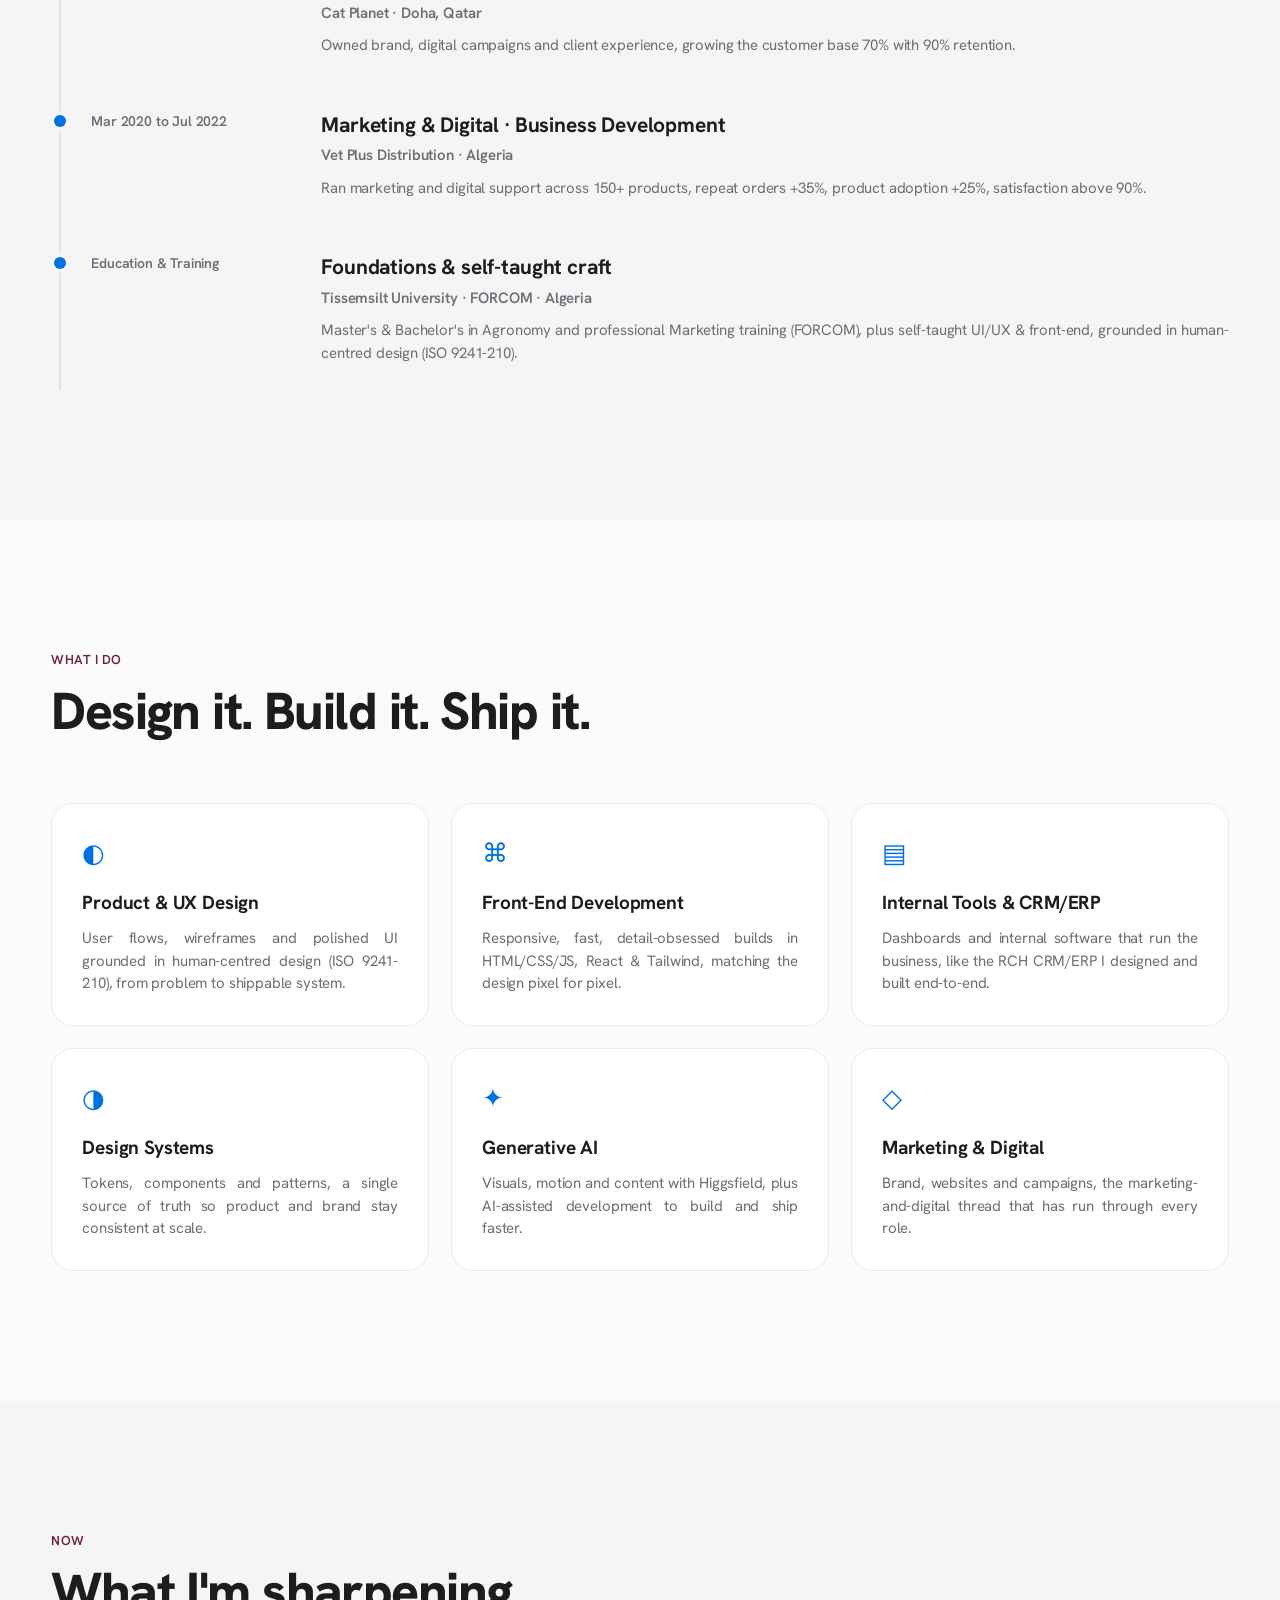
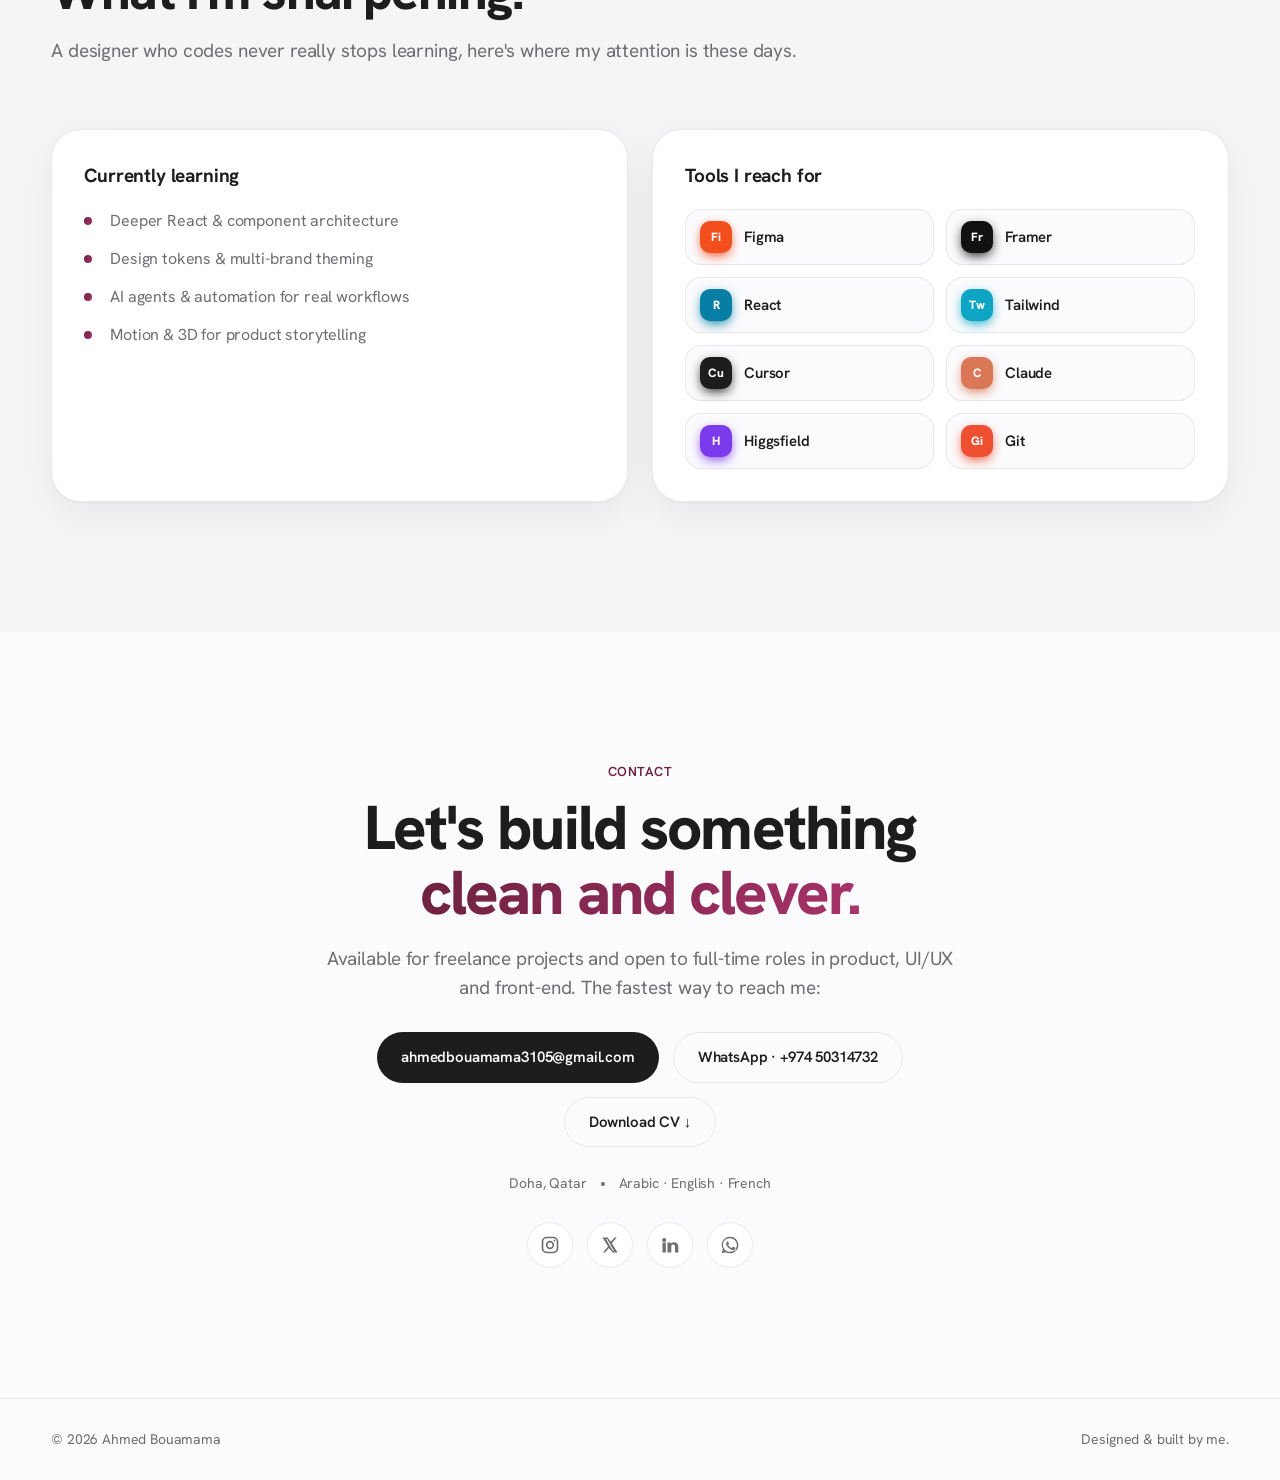
==== commit 28db4e05: "Redesign Tools block: monogram cards, staggered reveal, brand-coloured hover glow" ====
--- a/index.html
+++ b/index.html
@@ -435,9 +435,15 @@
           </div>
           <div class="now__card reveal">
             <h3 data-i18n="now_t_t">Tools I reach for</h3>
-            <div class="tool-grid">
-              <span>Figma</span><span>Framer</span><span>React</span><span>Tailwind</span>
-              <span>Cursor</span><span>Claude</span><span>Higgsfield</span><span>Git</span>
+            <div class="tools">
+              <span class="tool reveal" style="--c:#F24E1E"><i>Fi</i>Figma</span>
+              <span class="tool reveal" style="--c:#111111"><i>Fr</i>Framer</span>
+              <span class="tool reveal" style="--c:#087EA4"><i>R</i>React</span>
+              <span class="tool reveal" style="--c:#0EA5C4"><i>Tw</i>Tailwind</span>
+              <span class="tool reveal" style="--c:#1D1D1F"><i>Cu</i>Cursor</span>
+              <span class="tool reveal" style="--c:#D97757"><i>C</i>Claude</span>
+              <span class="tool reveal" style="--c:#7C3AED"><i>H</i>Higgsfield</span>
+              <span class="tool reveal" style="--c:#F05032"><i>Gi</i>Git</span>
             </div>
           </div>
         </div>
--- a/css/styles.css
+++ b/css/styles.css
@@ -382,7 +382,7 @@
 .idea-split{display:grid;grid-template-columns:.8fr 1.2fr;gap:48px;align-items:stretch;margin:0 0 54px}
 .idea-split__media{margin:0;display:flex;flex-direction:column;gap:12px}
 .idea-split__frame{position:relative;flex:1;min-height:300px;border-radius:var(--radius-lg);overflow:hidden;box-shadow:var(--shadow-lg);background:#15254a}
-.idea-split__frame img{position:absolute;inset:0;width:100%;height:100%;object-fit:contain;object-position:center}
+.idea-split__frame img{position:absolute;inset:0;width:100%;height:100%;object-fit:cover;object-position:center}
 .idea-split__media figcaption{color:var(--muted);font-size:13.5px;max-width:440px;line-height:1.5}
 .idea-split__steps{display:flex;flex-direction:column;gap:16px}
 
@@ -406,7 +406,8 @@
 .case__cta p{font-size:20px;font-weight:600}
 
 /* ===== About ===== */
-.about{display:grid;grid-template-columns:.9fr 1.1fr;gap:60px;align-items:center}
+#about{padding-top:96px;padding-bottom:96px}
+.about{display:grid;grid-template-columns:.95fr 1.05fr;gap:44px;align-items:center}
 .about__media{position:relative;border-radius:var(--radius-lg);overflow:hidden;box-shadow:var(--shadow-lg);background:var(--bg-alt)}
 .about__media img{width:100%;aspect-ratio:1/1;object-fit:cover;transition:transform .7s var(--ease)}
 .about__media:hover img{transform:scale(1.04)}
@@ -418,10 +419,10 @@
 .about__badge strong{display:block;font-size:20px;font-weight:800}
 .about__badge span{font-size:12px;color:var(--muted)}
 .about__text .section__title{margin:14px 0 22px}
-.about__text p{color:var(--muted);font-size:17px;margin-bottom:16px;max-width:520px}
-.about__langs{list-style:none;display:flex;gap:14px;flex-wrap:wrap;margin-top:22px}
-.about__langs li{background:var(--card);border:1px solid var(--line);border-radius:14px;padding:12px 16px;font-weight:600;font-size:15px}
-.about__langs span{display:block;font-size:12px;color:var(--muted);font-weight:400}
+.about__text p{color:var(--muted);font-size:17px;margin-bottom:16px;max-width:560px}
+.about__langs{list-style:none;display:flex;gap:16px;flex-wrap:wrap;margin-top:26px}
+.about__langs li{background:var(--card);border:1px solid var(--line);border-radius:16px;padding:16px 24px;font-weight:700;font-size:18px}
+.about__langs span{display:block;font-size:13px;color:var(--muted);font-weight:400;margin-top:2px}
 
 /* ===== Services ===== */
 .services__grid{display:grid;grid-template-columns:repeat(3,1fr);gap:22px}
@@ -473,9 +474,26 @@
 .now__list{list-style:none;display:flex;flex-direction:column;gap:14px}
 .now__list li{position:relative;padding-left:26px;color:var(--muted);font-size:16px}
 .now__list li::before{content:"";position:absolute;left:0;top:8px;width:8px;height:8px;border-radius:50%;background:linear-gradient(120deg,var(--qa),var(--qa2))}
-.tool-grid{display:flex;flex-wrap:wrap;gap:10px}
-.tool-grid span{font-size:14px;font-weight:600;background:var(--bg);border:1px solid var(--line);padding:10px 16px;border-radius:14px;transition:transform .25s var(--ease),border-color .25s}
-.tool-grid span:hover{transform:translateY(-3px);border-color:var(--qa)}
+.tools{display:grid;grid-template-columns:repeat(2,1fr);gap:12px}
+.tool{
+  display:flex;align-items:center;gap:12px;background:var(--bg);border:1px solid var(--line);
+  border-radius:16px;padding:11px 14px;font-size:15px;font-weight:600;color:var(--ink);
+  transition:transform .3s var(--ease),border-color .3s,box-shadow .3s,background .3s;
+  will-change:transform;
+}
+.tool i{
+  flex:none;width:32px;height:32px;border-radius:10px;display:grid;place-items:center;
+  font-style:normal;font-size:12px;font-weight:800;color:#fff;background:var(--c);
+  box-shadow:0 4px 12px -2px var(--c);transition:transform .3s var(--ease);
+}
+.tool:hover{transform:translateY(-4px);border-color:var(--c);box-shadow:0 14px 30px -12px var(--c)}
+.tool:hover i{transform:rotate(-6deg) scale(1.08)}
+
+/* ===== Justified body copy across the portfolio ===== */
+.about__text p,.case__block p,.case__item p,.service p,.ap p,.tl__body p,
+.card__text,.section__sub,.skillset p,.now__card p,.idea-split__media figcaption{
+  text-align:justify;text-justify:inter-word;hyphens:auto;-webkit-hyphens:auto;
+}
 
 /* ===== RTL (Arabic) ===== */
 [dir="rtl"] body{font-family:'IBM Plex Sans Arabic','Hanken Grotesk',sans-serif;letter-spacing:normal}
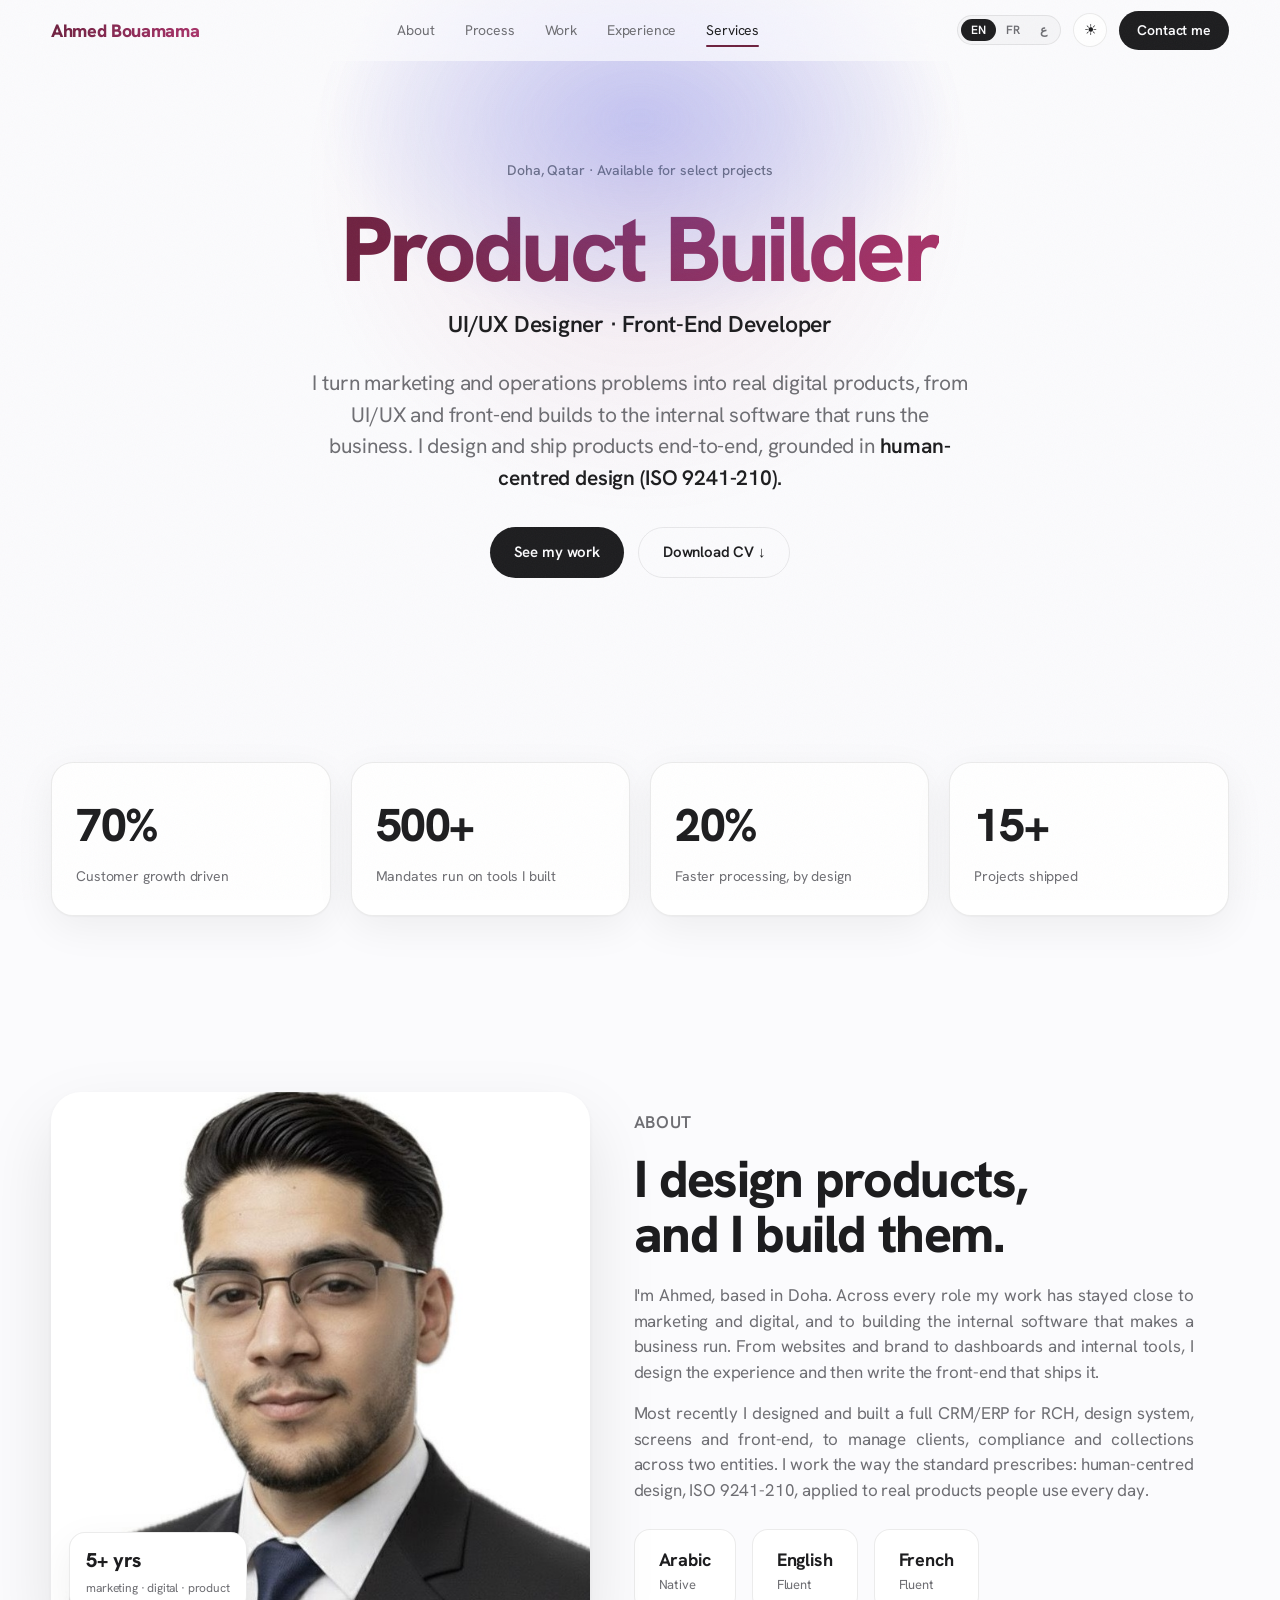
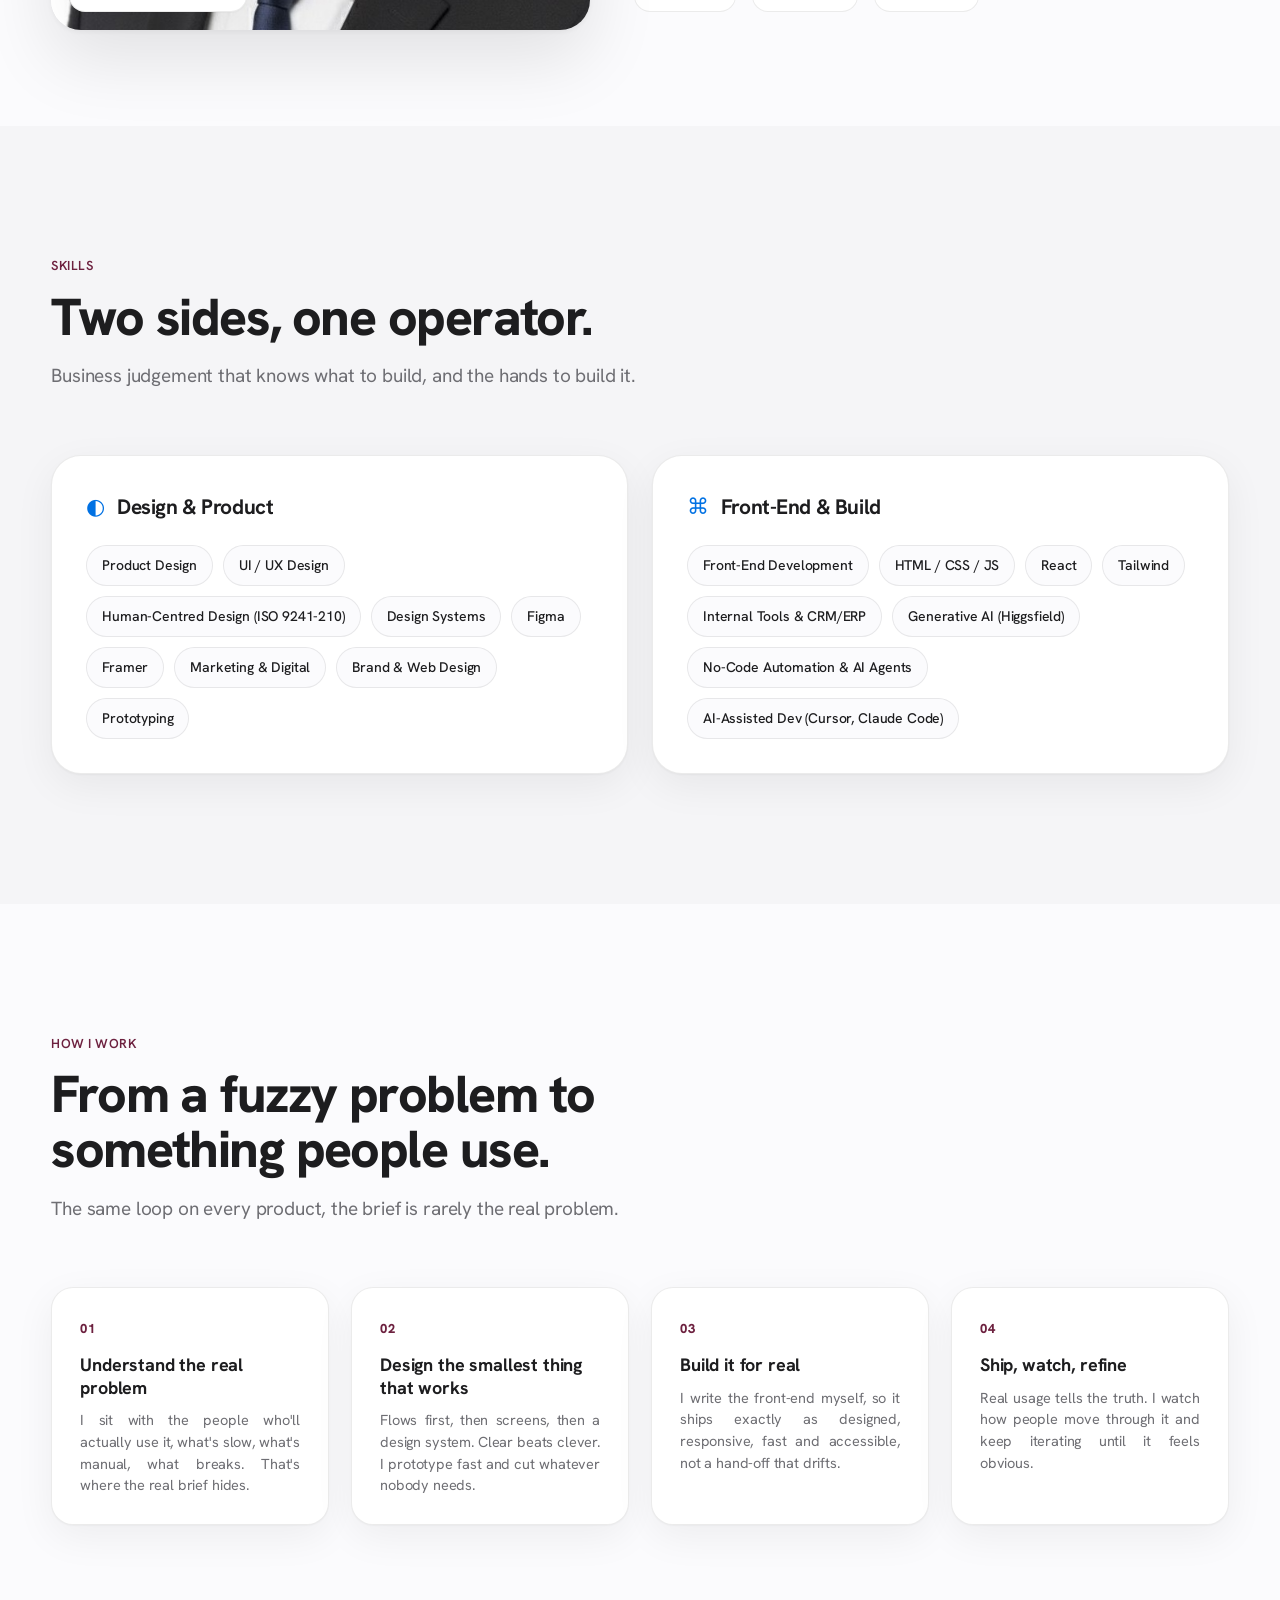
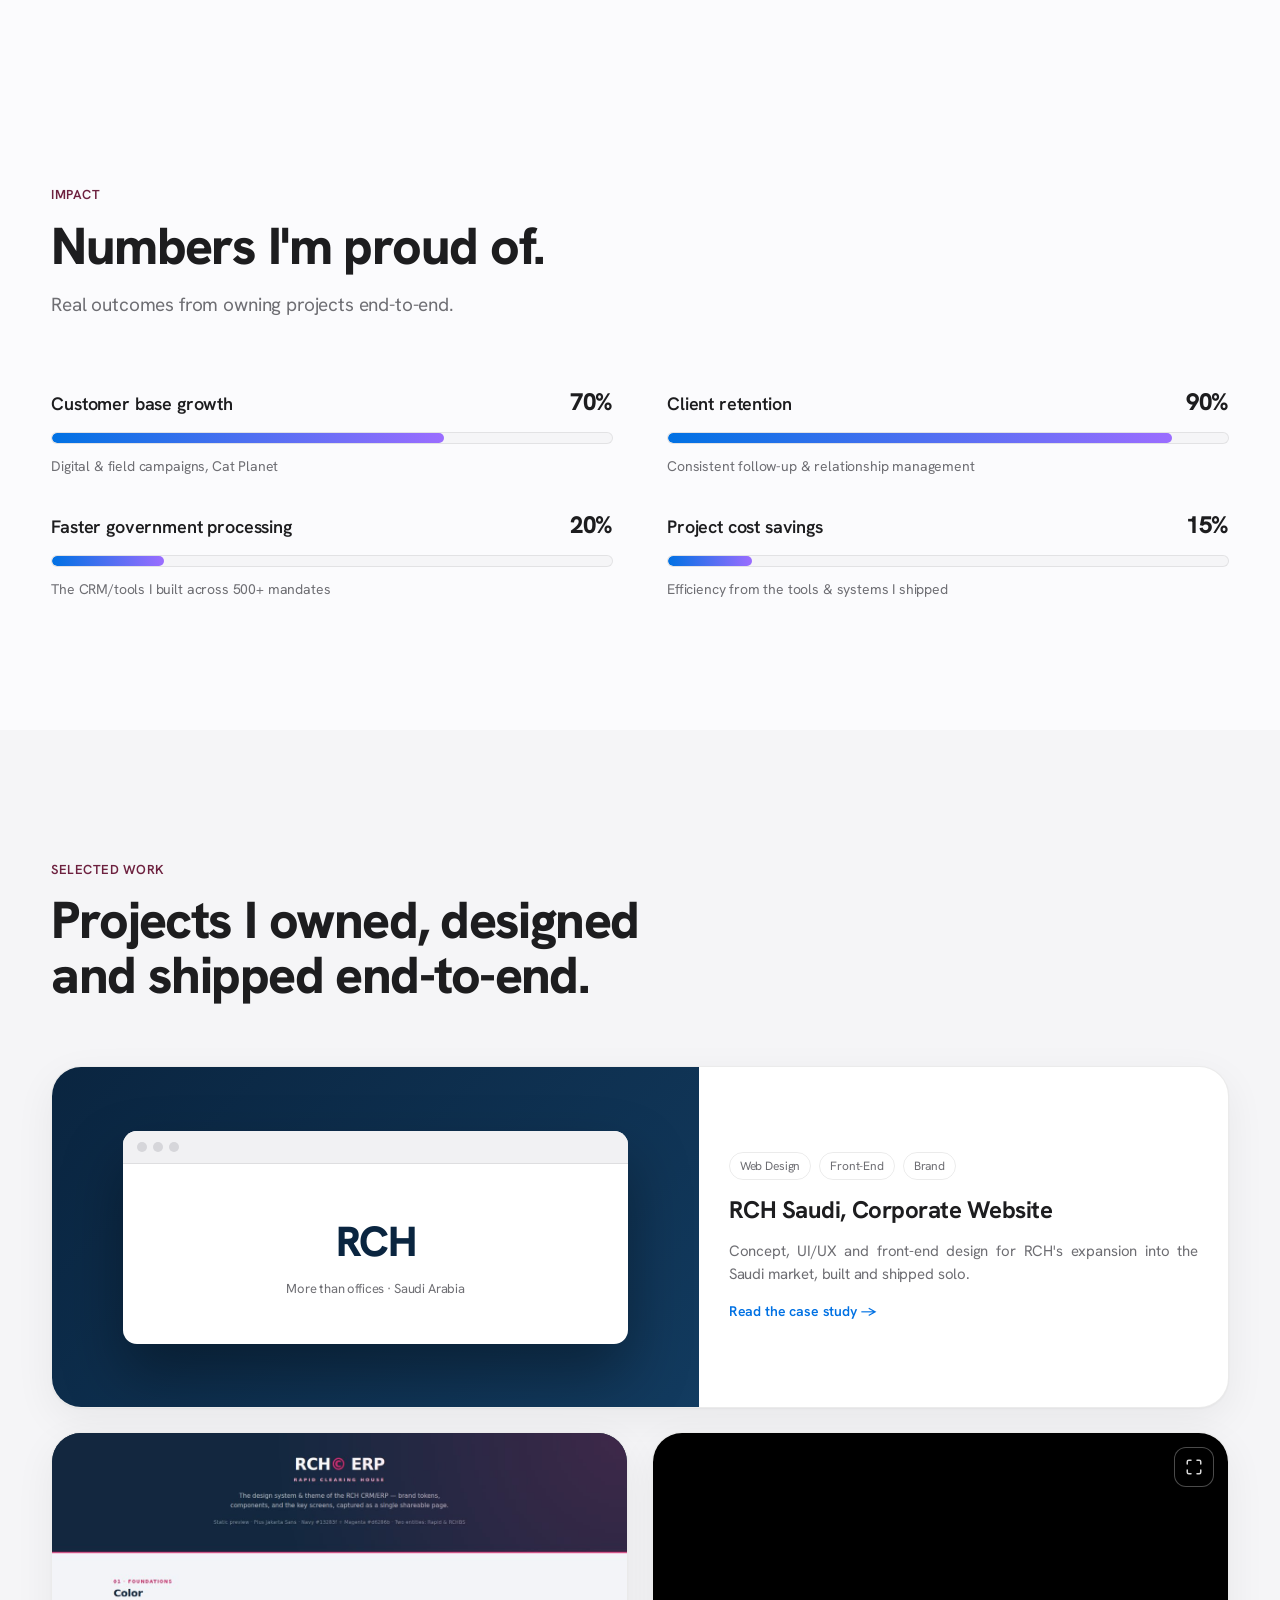
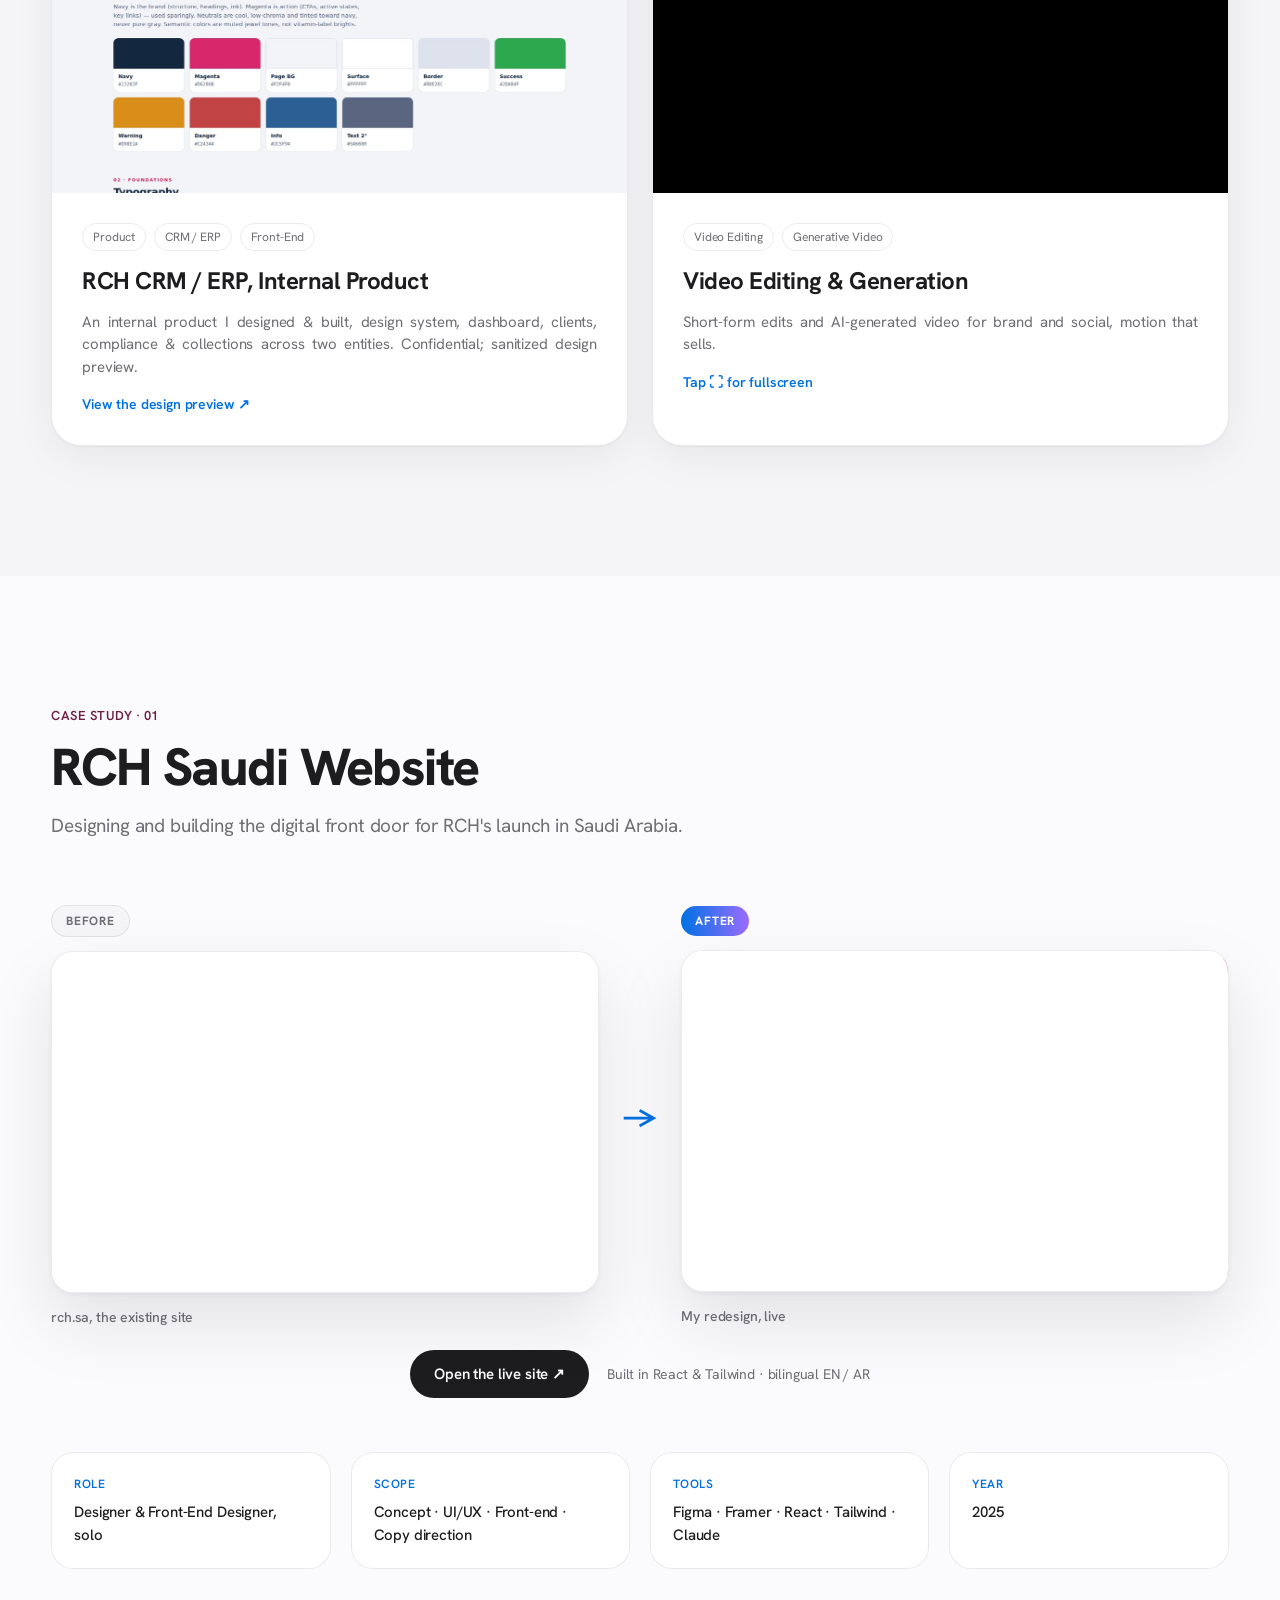
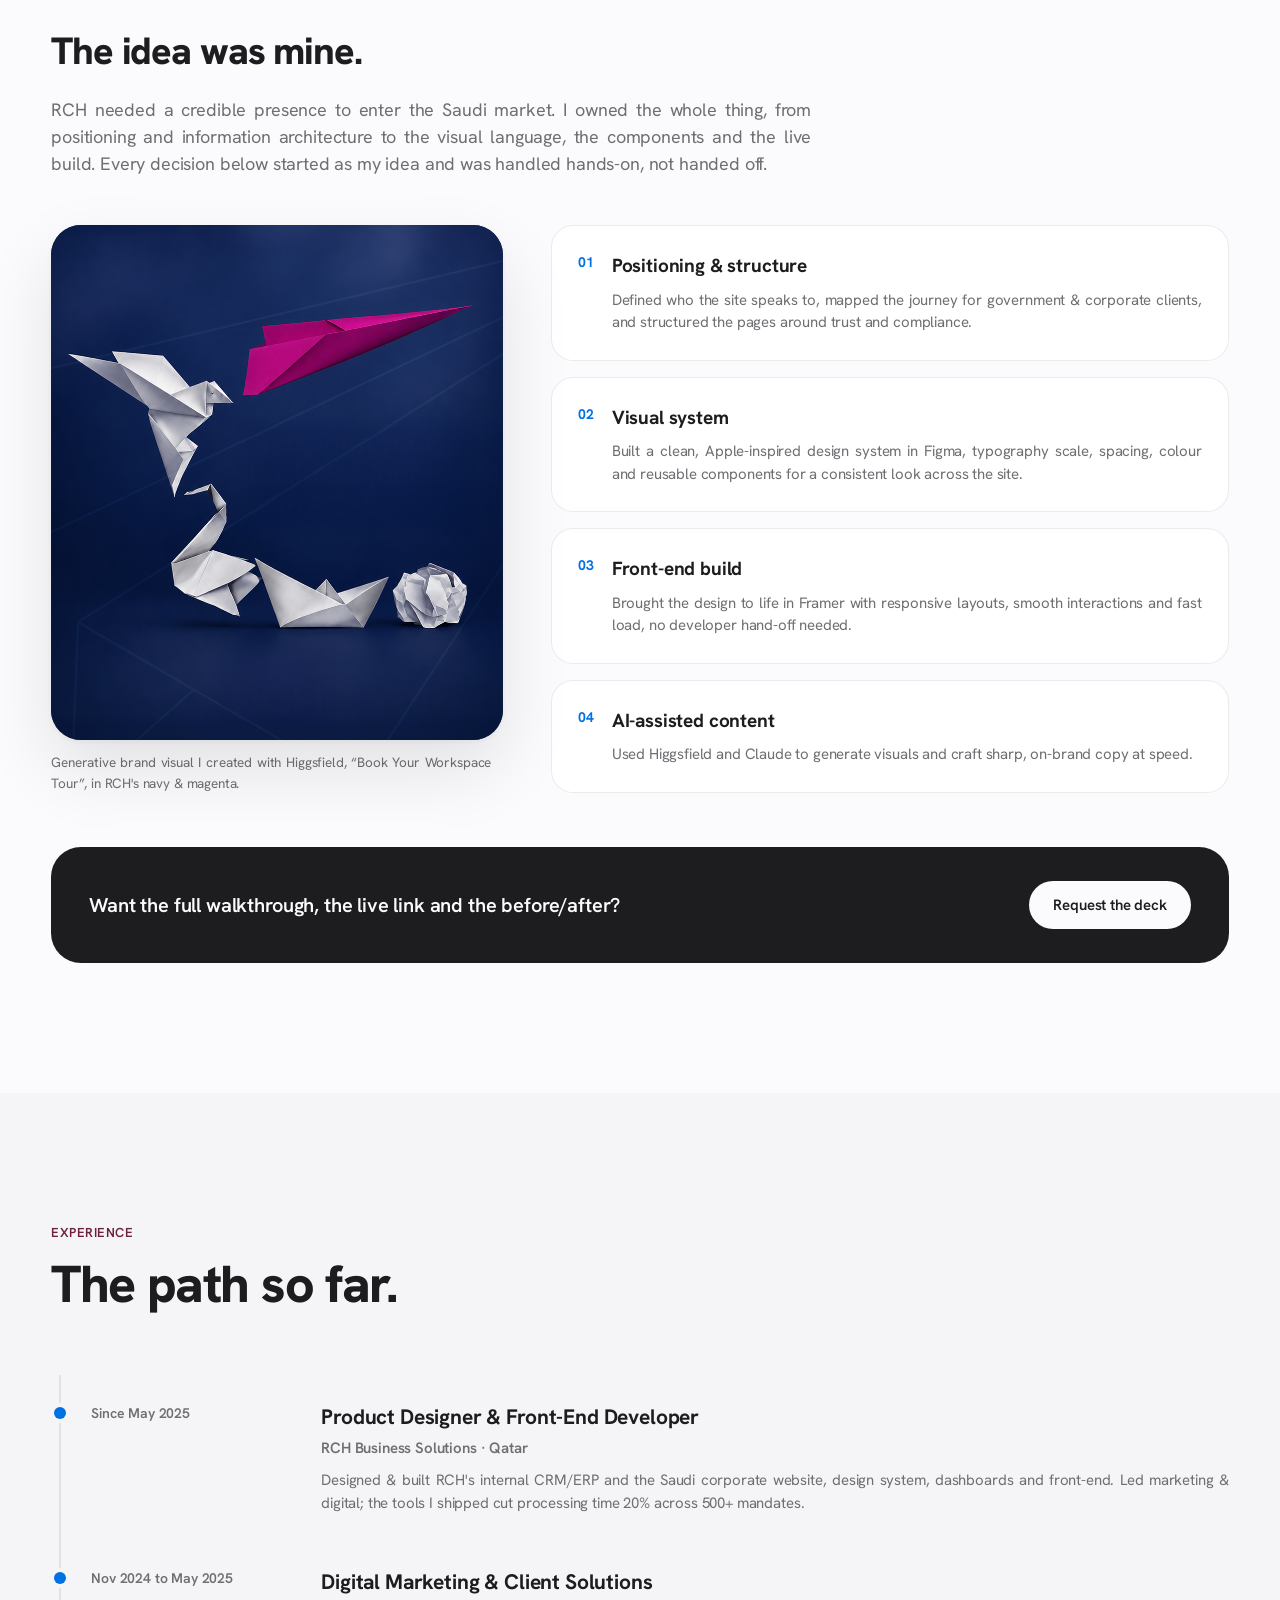
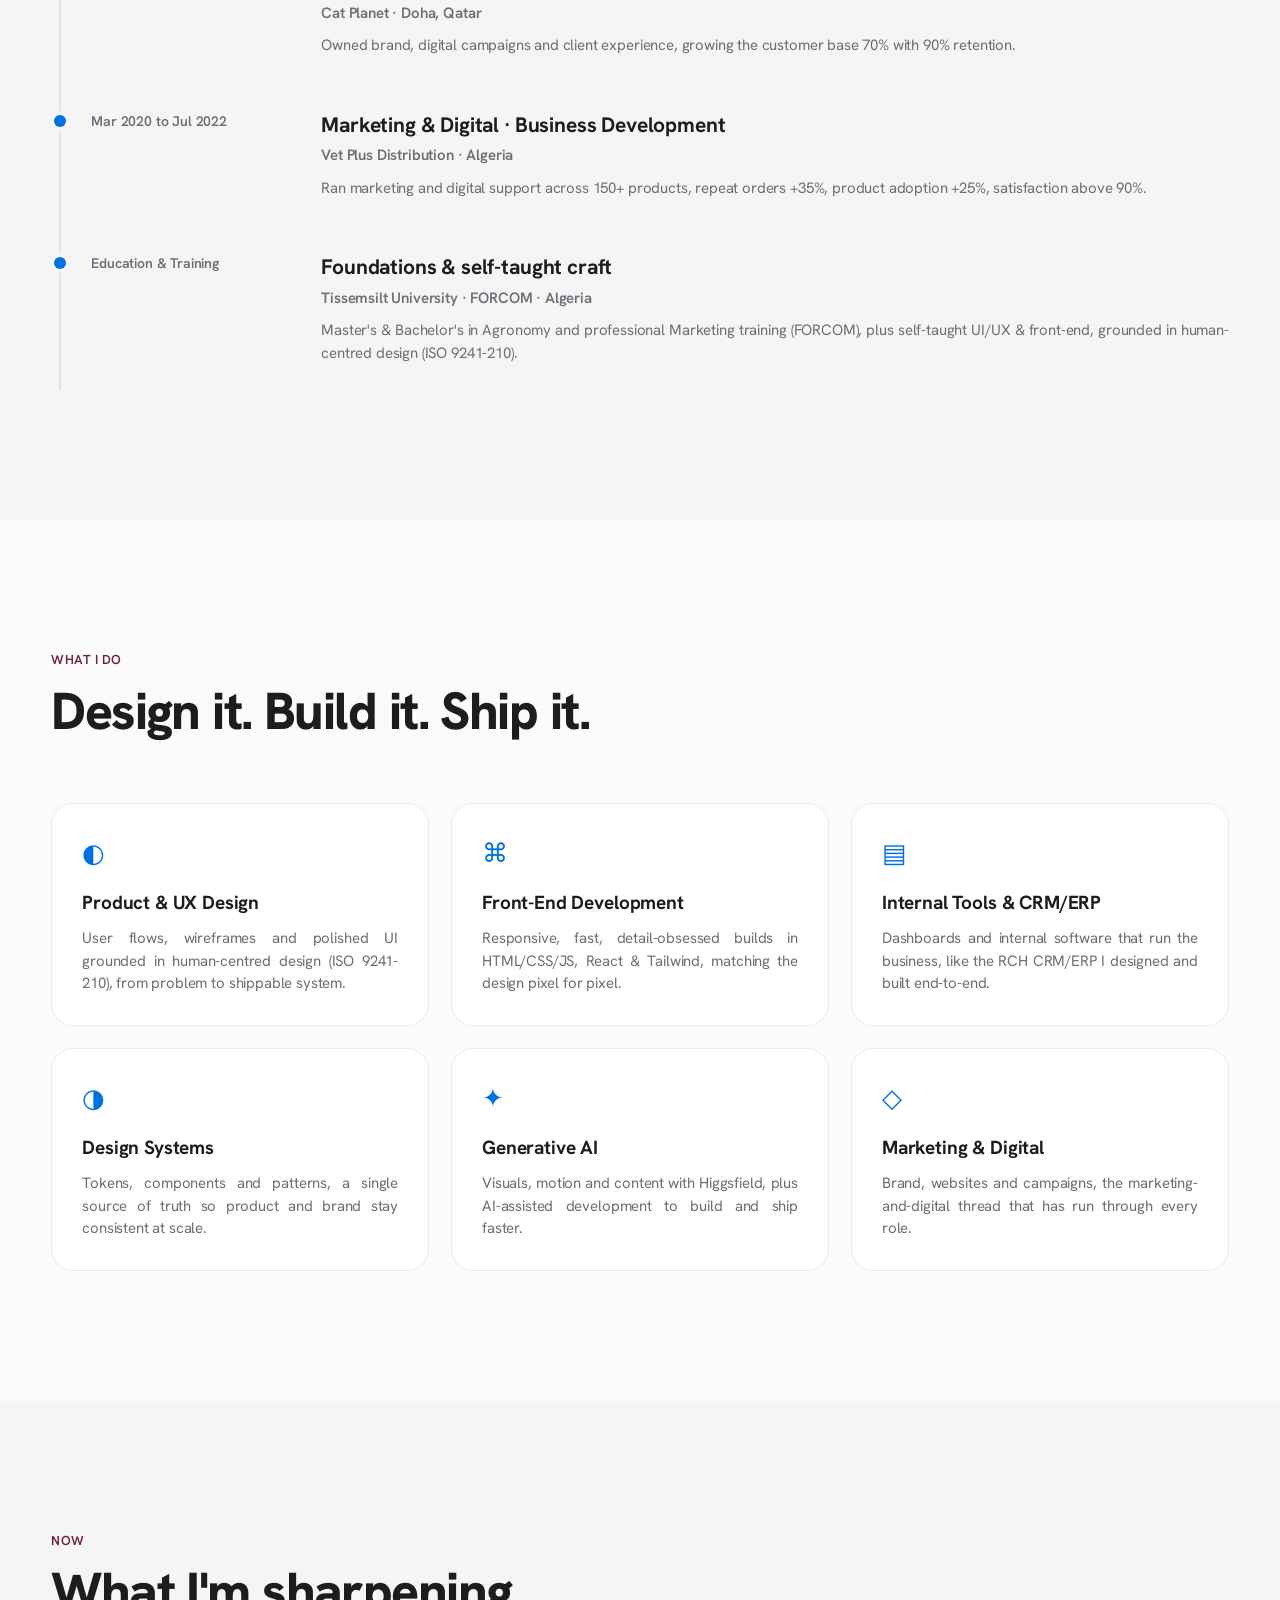
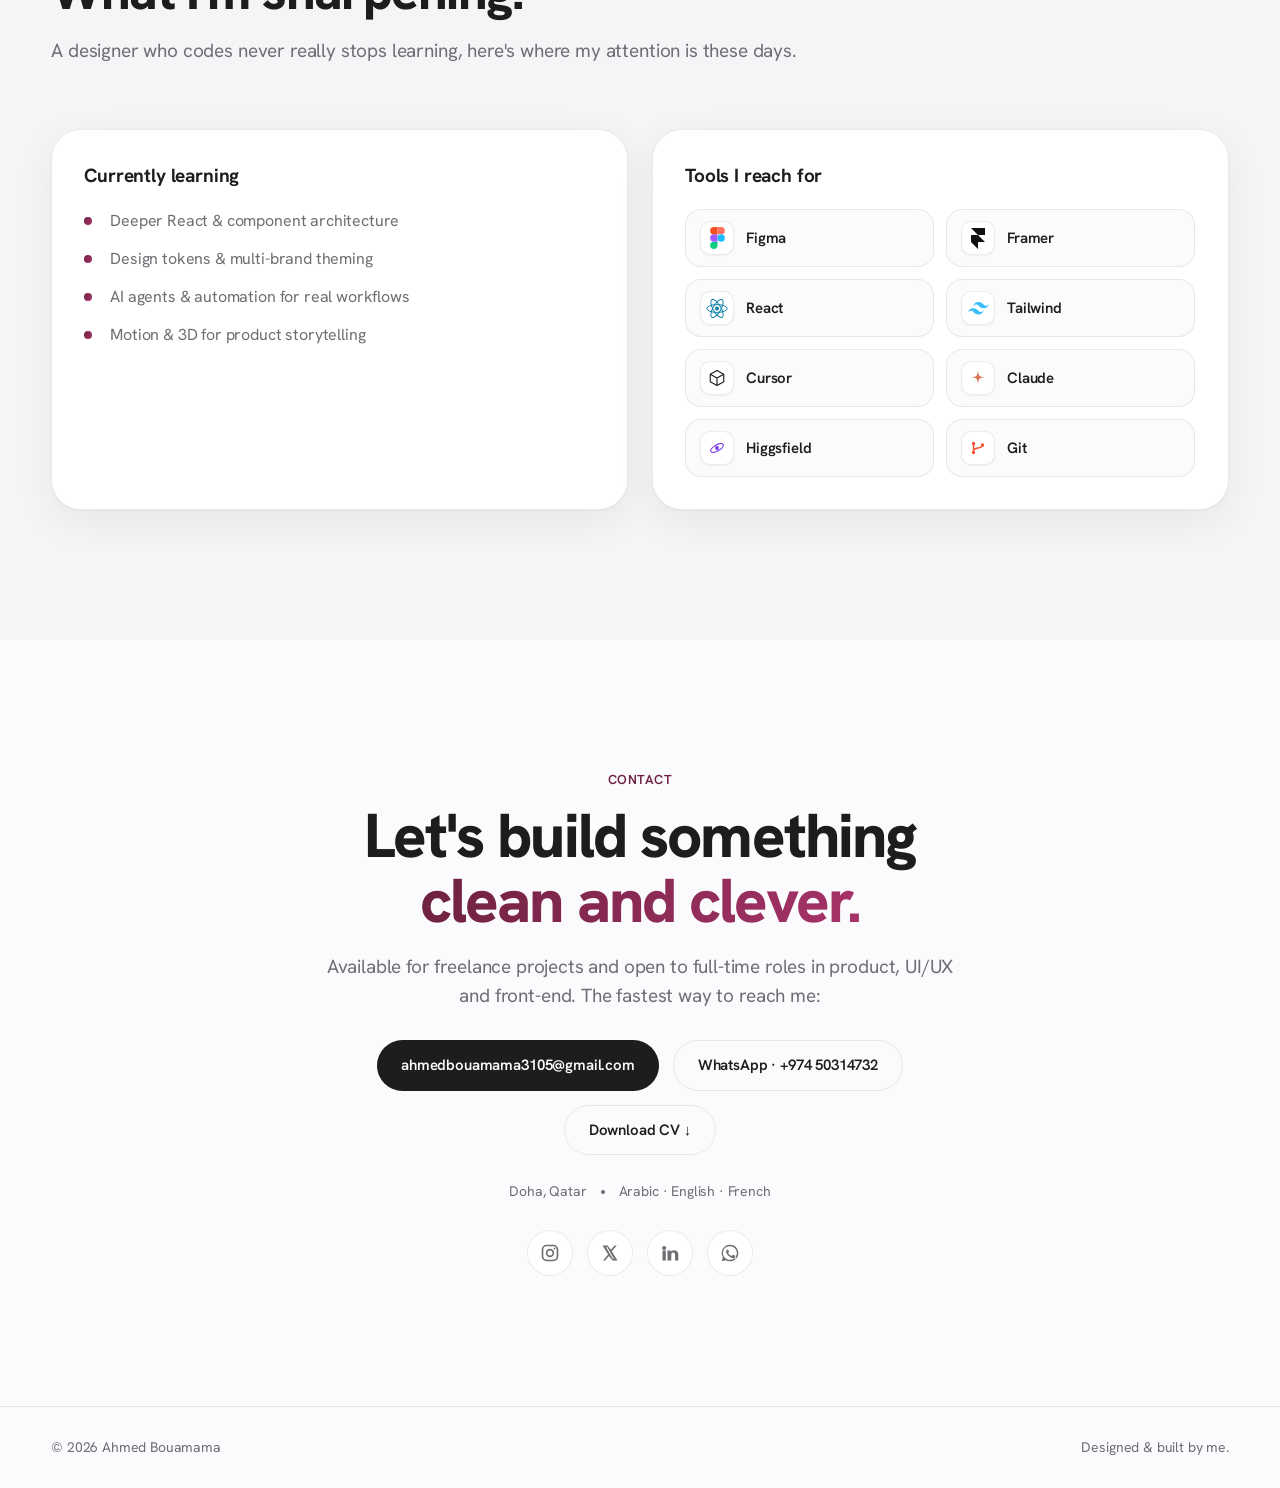
==== commit 89ad2bd1: "Tools: use real brand SVG logos on white badges (brand-coloured hover glow)" ====
--- a/index.html
+++ b/index.html
@@ -436,14 +436,14 @@
           <div class="now__card reveal">
             <h3 data-i18n="now_t_t">Tools I reach for</h3>
             <div class="tools">
-              <span class="tool reveal" style="--c:#F24E1E"><i>Fi</i>Figma</span>
-              <span class="tool reveal" style="--c:#111111"><i>Fr</i>Framer</span>
-              <span class="tool reveal" style="--c:#087EA4"><i>R</i>React</span>
-              <span class="tool reveal" style="--c:#0EA5C4"><i>Tw</i>Tailwind</span>
-              <span class="tool reveal" style="--c:#1D1D1F"><i>Cu</i>Cursor</span>
-              <span class="tool reveal" style="--c:#D97757"><i>C</i>Claude</span>
-              <span class="tool reveal" style="--c:#7C3AED"><i>H</i>Higgsfield</span>
-              <span class="tool reveal" style="--c:#F05032"><i>Gi</i>Git</span>
+              <span class="tool reveal" style="--c:#F24E1E"><i><svg viewBox="0 0 38 57" width="15" height="22" aria-hidden="true"><path fill="#0acf83" d="M9.5 57A9.5 9.5 0 0 0 19 47.5V38H9.5a9.5 9.5 0 0 0 0 19z"/><path fill="#a259ff" d="M0 28.5A9.5 9.5 0 0 1 9.5 19H19v19H9.5A9.5 9.5 0 0 1 0 28.5z"/><path fill="#f24e1e" d="M0 9.5A9.5 9.5 0 0 1 9.5 0H19v19H9.5A9.5 9.5 0 0 1 0 9.5z"/><path fill="#ff7262" d="M19 0h9.5a9.5 9.5 0 0 1 0 19H19z"/><path fill="#1abcfe" d="M38 28.5A9.5 9.5 0 1 1 19 28.5 9.5 9.5 0 0 1 38 28.5z"/></svg></i>Figma</span>
+              <span class="tool reveal" style="--c:#111111"><i><svg viewBox="0 0 16 24" width="14" height="21" aria-hidden="true" fill="#111"><path d="M0 0h16v8H8zM0 8h8l8 8H8v8L0 16z"/></svg></i>Framer</span>
+              <span class="tool reveal" style="--c:#087EA4"><i><svg viewBox="-11.5 -10.23 23 20.46" width="22" height="19" aria-hidden="true"><circle r="2.05" fill="#087EA4"/><g fill="none" stroke="#087EA4" stroke-width="1"><ellipse rx="11" ry="4.2"/><ellipse rx="11" ry="4.2" transform="rotate(60)"/><ellipse rx="11" ry="4.2" transform="rotate(120)"/></g></svg></i>React</span>
+              <span class="tool reveal" style="--c:#38BDF8"><i><svg viewBox="0 0 48 30" width="21" height="13" aria-hidden="true"><path fill="#38BDF8" d="M24 0c-6.4 0-10.4 3.2-12 9.6 2.4-3.2 5.2-4.4 8.4-3.6 1.83.46 3.13 1.78 4.57 3.24C27.31 11.66 30.03 14.4 36 14.4c6.4 0 10.4-3.2 12-9.6-2.4 3.2-5.2 4.4-8.4 3.6-1.83-.46-3.13-1.78-4.57-3.24C32.69 2.74 29.97 0 24 0zM12 14.4c-6.4 0-10.4 3.2-12 9.6 2.4-3.2 5.2-4.4 8.4-3.6 1.83.46 3.13 1.78 4.57 3.24C15.31 26.06 18.03 28.8 24 28.8c6.4 0 10.4-3.2 12-9.6-2.4 3.2-5.2 4.4-8.4 3.6-1.83-.46-3.13-1.78-4.57-3.24C20.69 17.14 17.97 14.4 12 14.4z"/></svg></i>Tailwind</span>
+              <span class="tool reveal" style="--c:#1D1D1F"><i><svg viewBox="0 0 24 24" width="18" height="18" aria-hidden="true" fill="none" stroke="#1D1D1F" stroke-width="1.5" stroke-linejoin="round"><path d="M12 2 3 7v10l9 5 9-5V7z"/><path d="M12 12 3 7M12 12v10M12 12l9-5"/></svg></i>Cursor</span>
+              <span class="tool reveal" style="--c:#D97757"><i><svg viewBox="0 0 24 24" width="18" height="18" aria-hidden="true" fill="#D97757"><path d="M12 2c.5 4 1 6 2 7s3 1.5 7 2c-4 .5-6 1-7 2s-1.5 3-2 7c-.5-4-1-6-2-7s-3-1.5-7-2c4-.5 6-1 7-2s1.5-3 2-7z"/></svg></i>Claude</span>
+              <span class="tool reveal" style="--c:#7C3AED"><i><svg viewBox="0 0 24 24" width="18" height="18" aria-hidden="true" fill="none"><circle cx="12" cy="12" r="2.6" fill="#7C3AED"/><ellipse cx="12" cy="12" rx="9.5" ry="4" stroke="#7C3AED" stroke-width="1.6" transform="rotate(-30 12 12)"/></svg></i>Higgsfield</span>
+              <span class="tool reveal" style="--c:#F05032"><i><svg viewBox="0 0 24 24" width="18" height="18" aria-hidden="true" fill="none" stroke="#F05032" stroke-width="2" stroke-linecap="round"><circle cx="6" cy="6" r="2.2" fill="#F05032" stroke="none"/><circle cx="6" cy="18" r="2.2" fill="#F05032" stroke="none"/><circle cx="18" cy="8" r="2.2" fill="#F05032" stroke="none"/><path d="M6 8.2v7.6M6 15.8c0-5 12-2.5 12-7.6"/></svg></i>Git</span>
             </div>
           </div>
         </div>
--- a/css/styles.css
+++ b/css/styles.css
@@ -482,12 +482,13 @@
   will-change:transform;
 }
 .tool i{
-  flex:none;width:32px;height:32px;border-radius:10px;display:grid;place-items:center;
-  font-style:normal;font-size:12px;font-weight:800;color:#fff;background:var(--c);
-  box-shadow:0 4px 12px -2px var(--c);transition:transform .3s var(--ease);
-}
+  flex:none;width:34px;height:34px;border-radius:10px;display:grid;place-items:center;
+  background:#fff;border:1px solid rgba(16,24,40,.08);box-shadow:0 1px 2px rgba(16,24,40,.05);
+  transition:transform .3s var(--ease),box-shadow .3s;
+}
+.tool i svg{display:block}
 .tool:hover{transform:translateY(-4px);border-color:var(--c);box-shadow:0 14px 30px -12px var(--c)}
-.tool:hover i{transform:rotate(-6deg) scale(1.08)}
+.tool:hover i{transform:scale(1.08)}
 
 /* ===== Justified body copy across the portfolio ===== */
 .about__text p,.case__block p,.case__item p,.service p,.ap p,.tl__body p,
